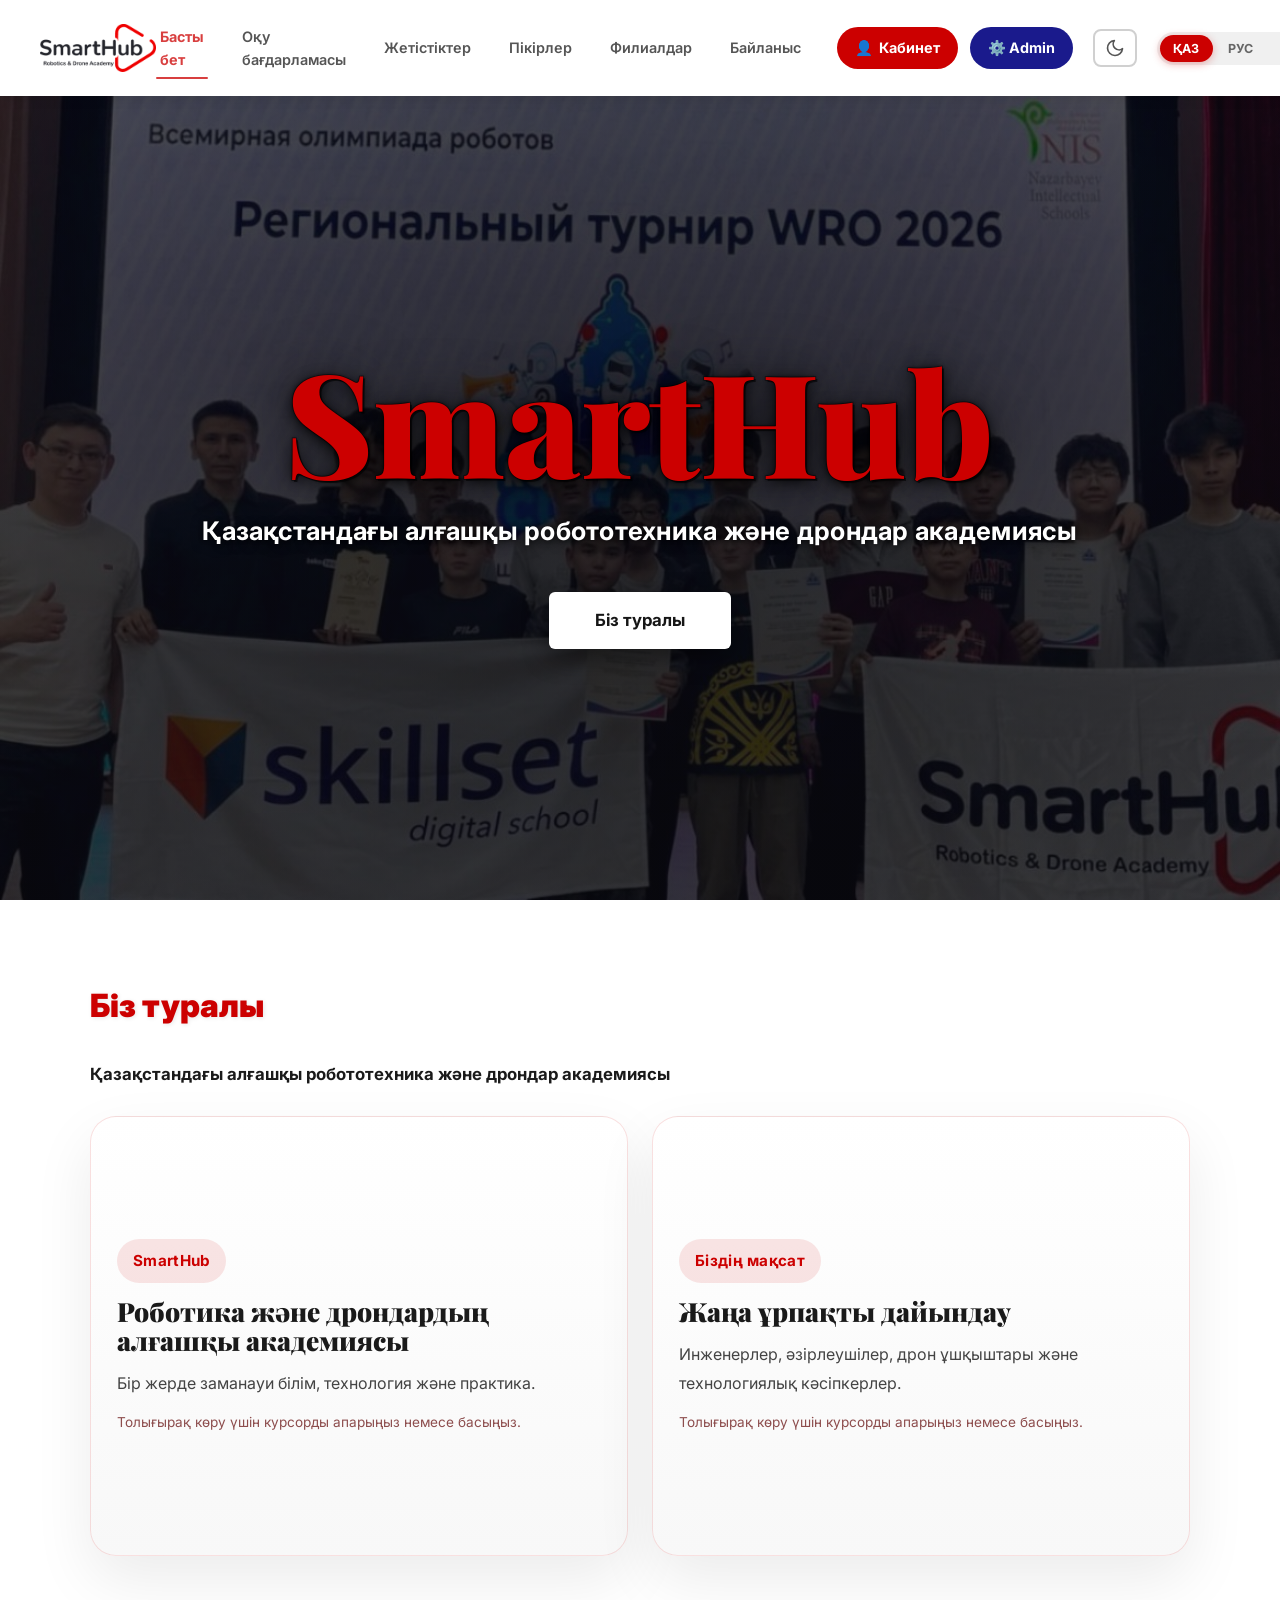
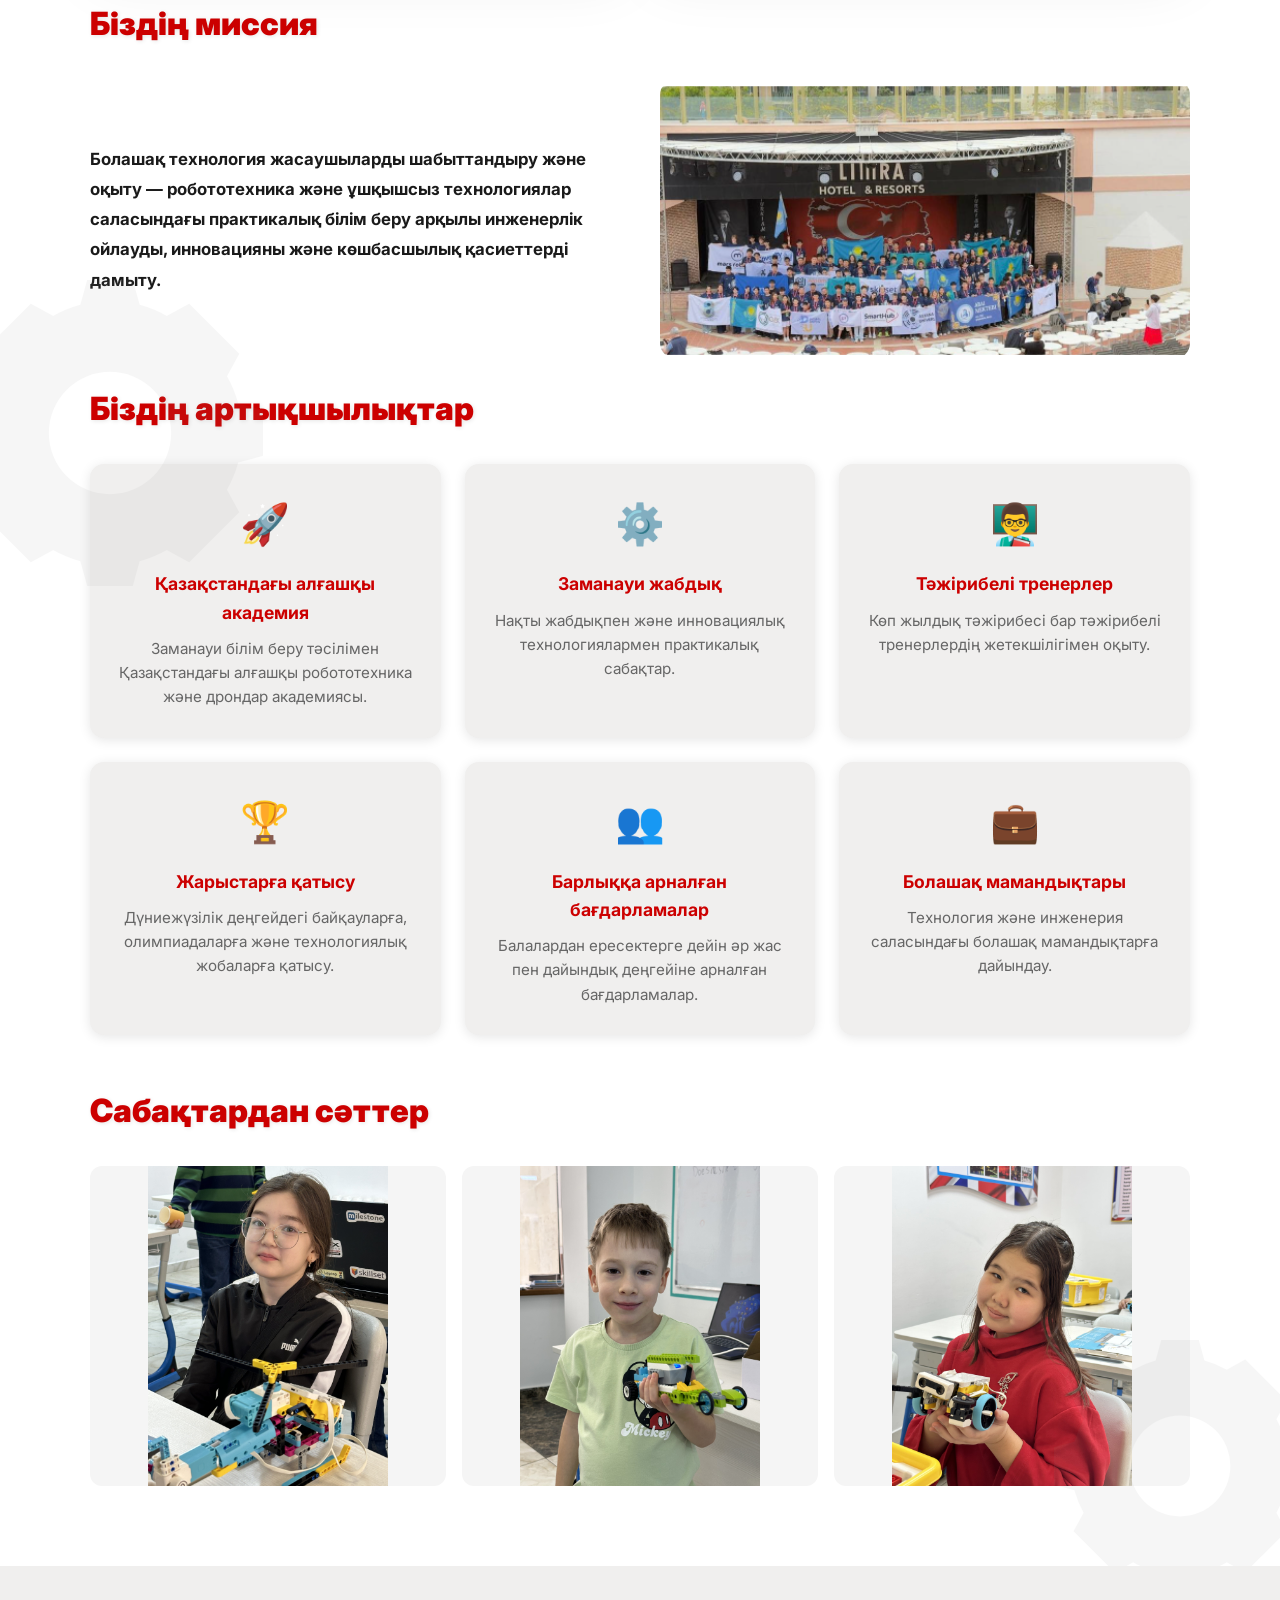
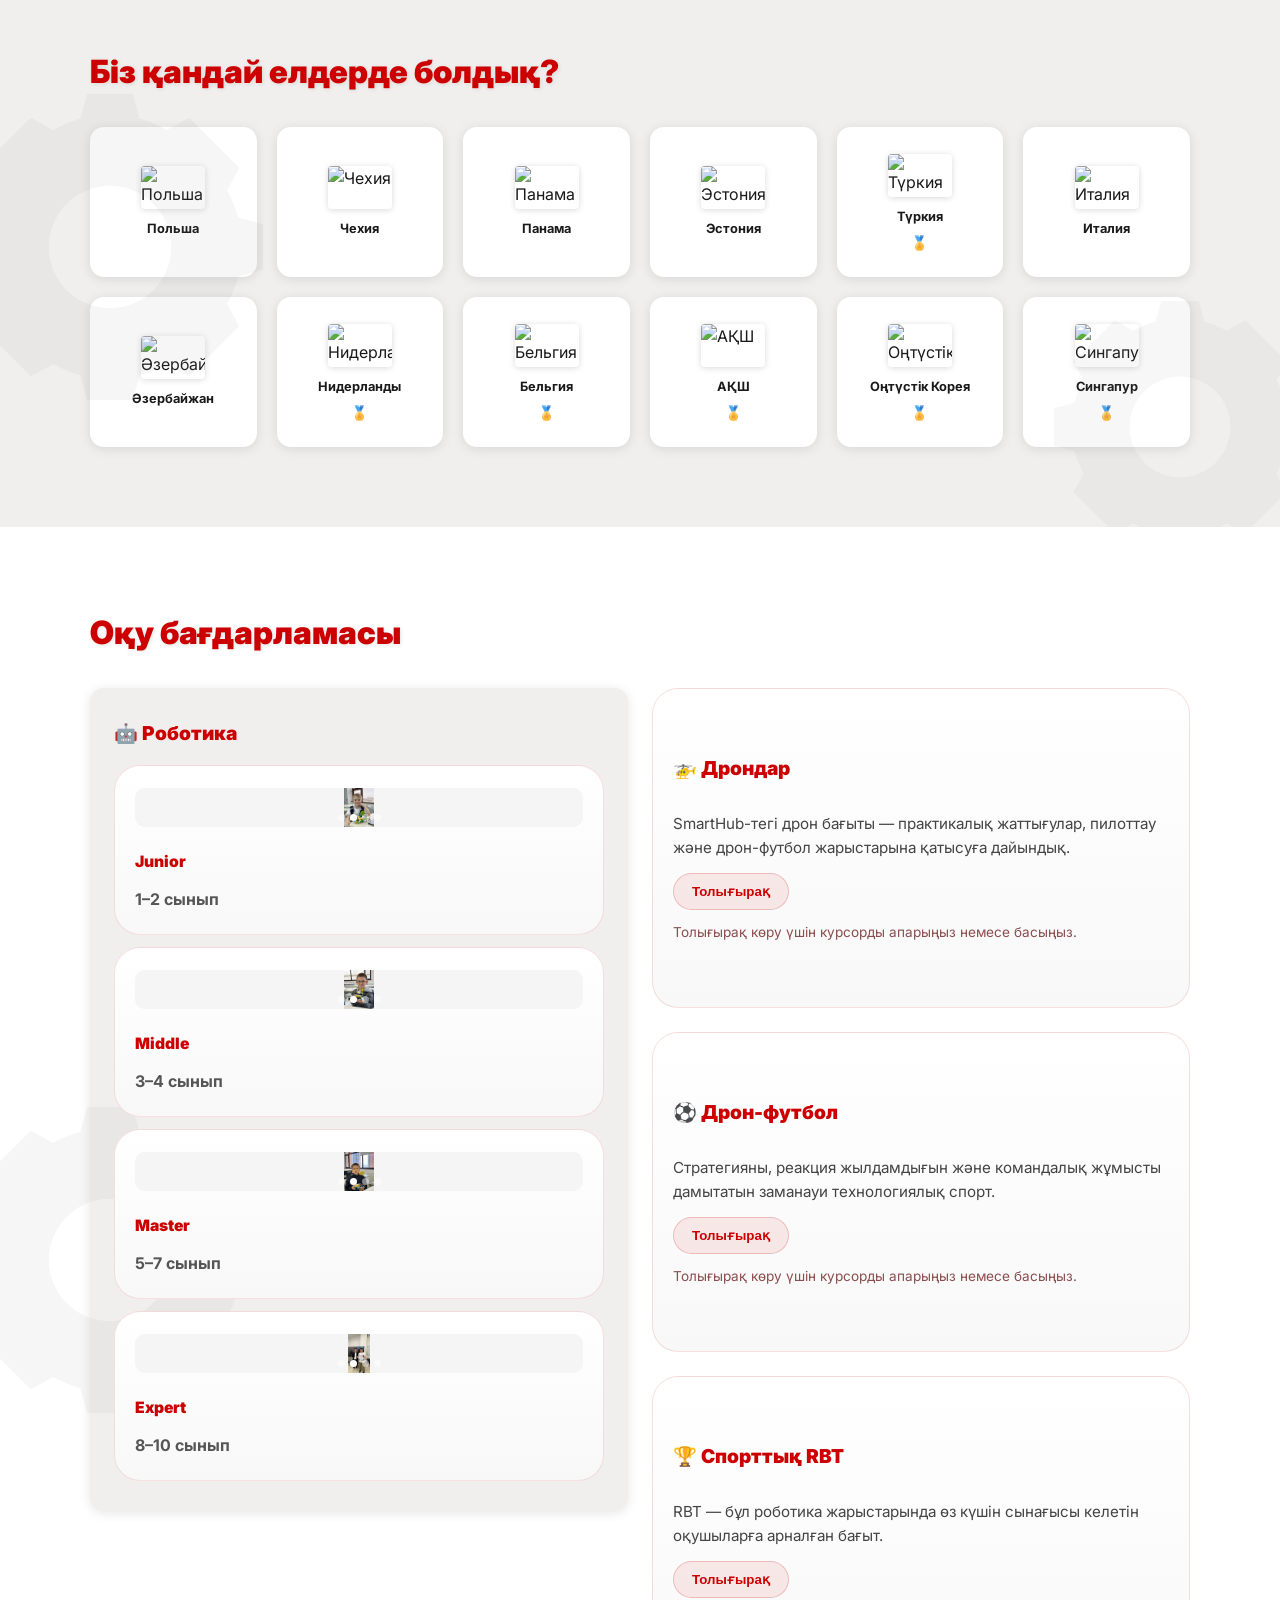
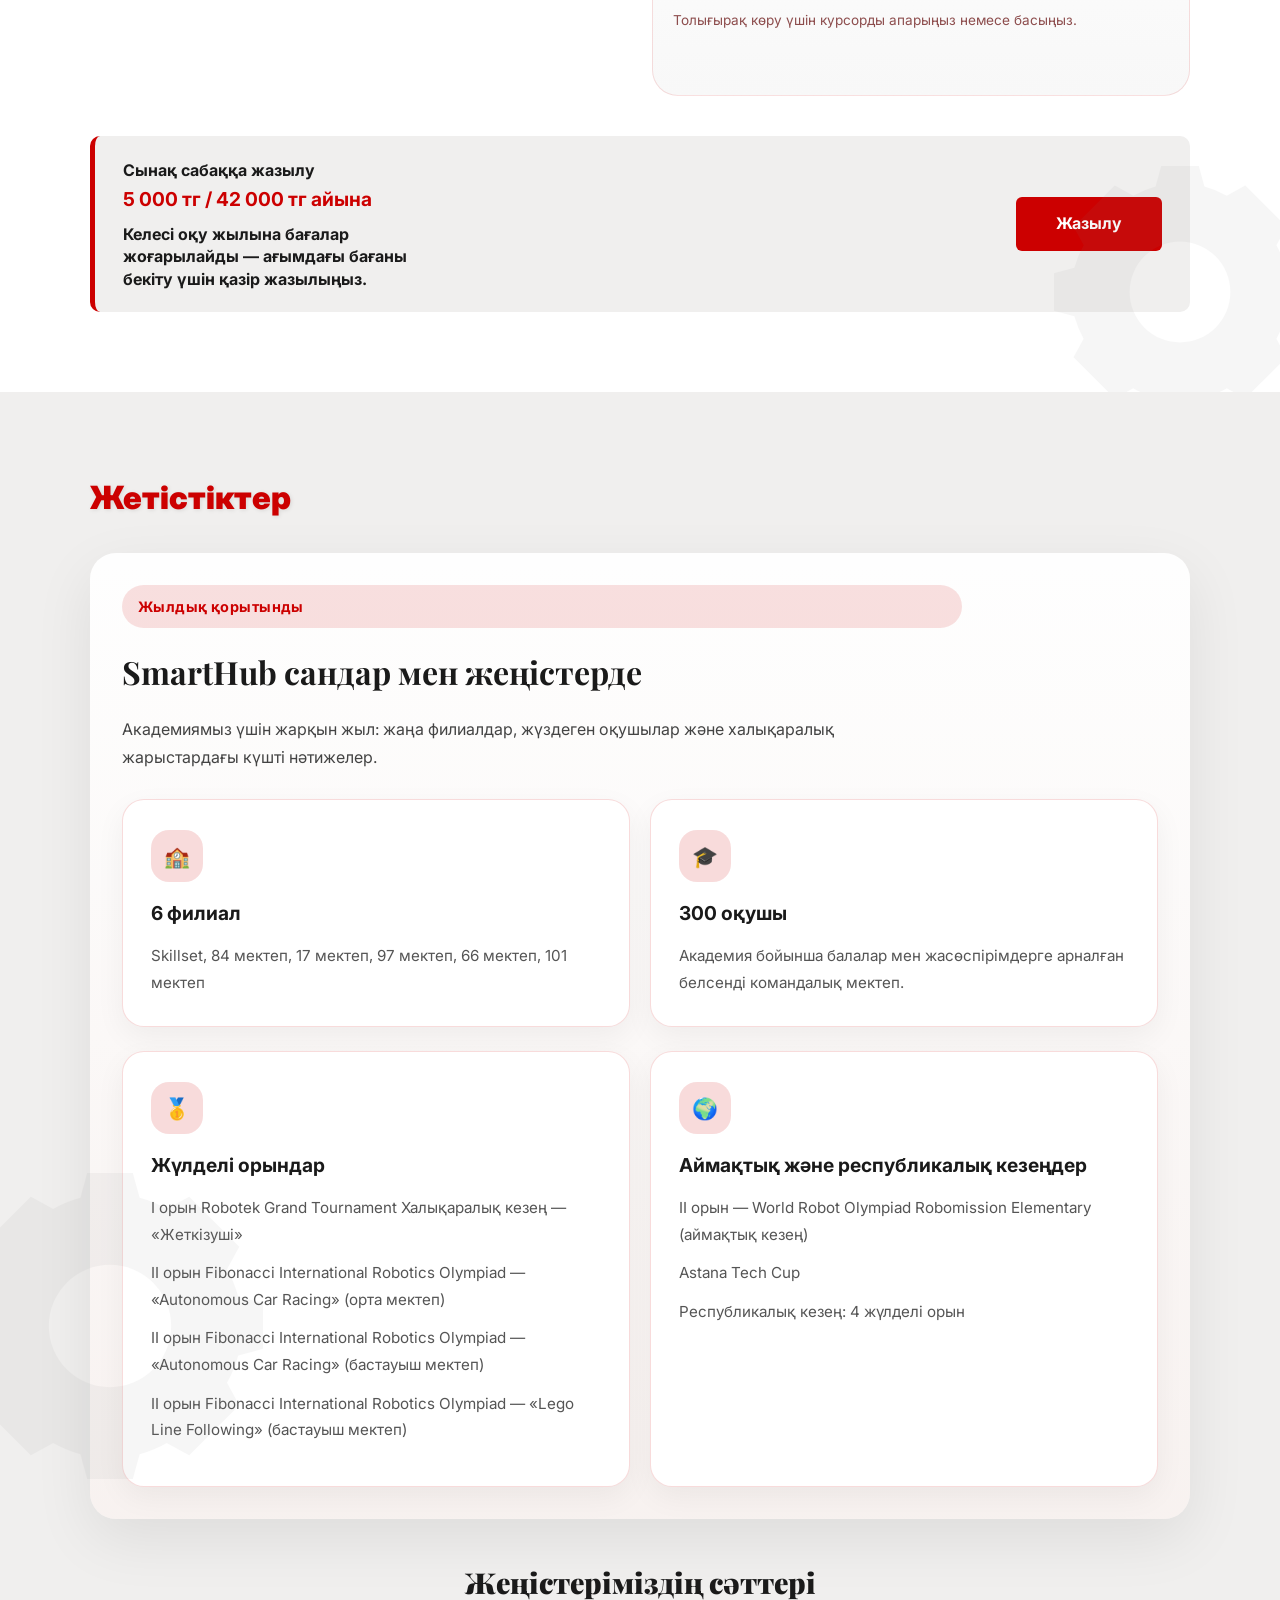
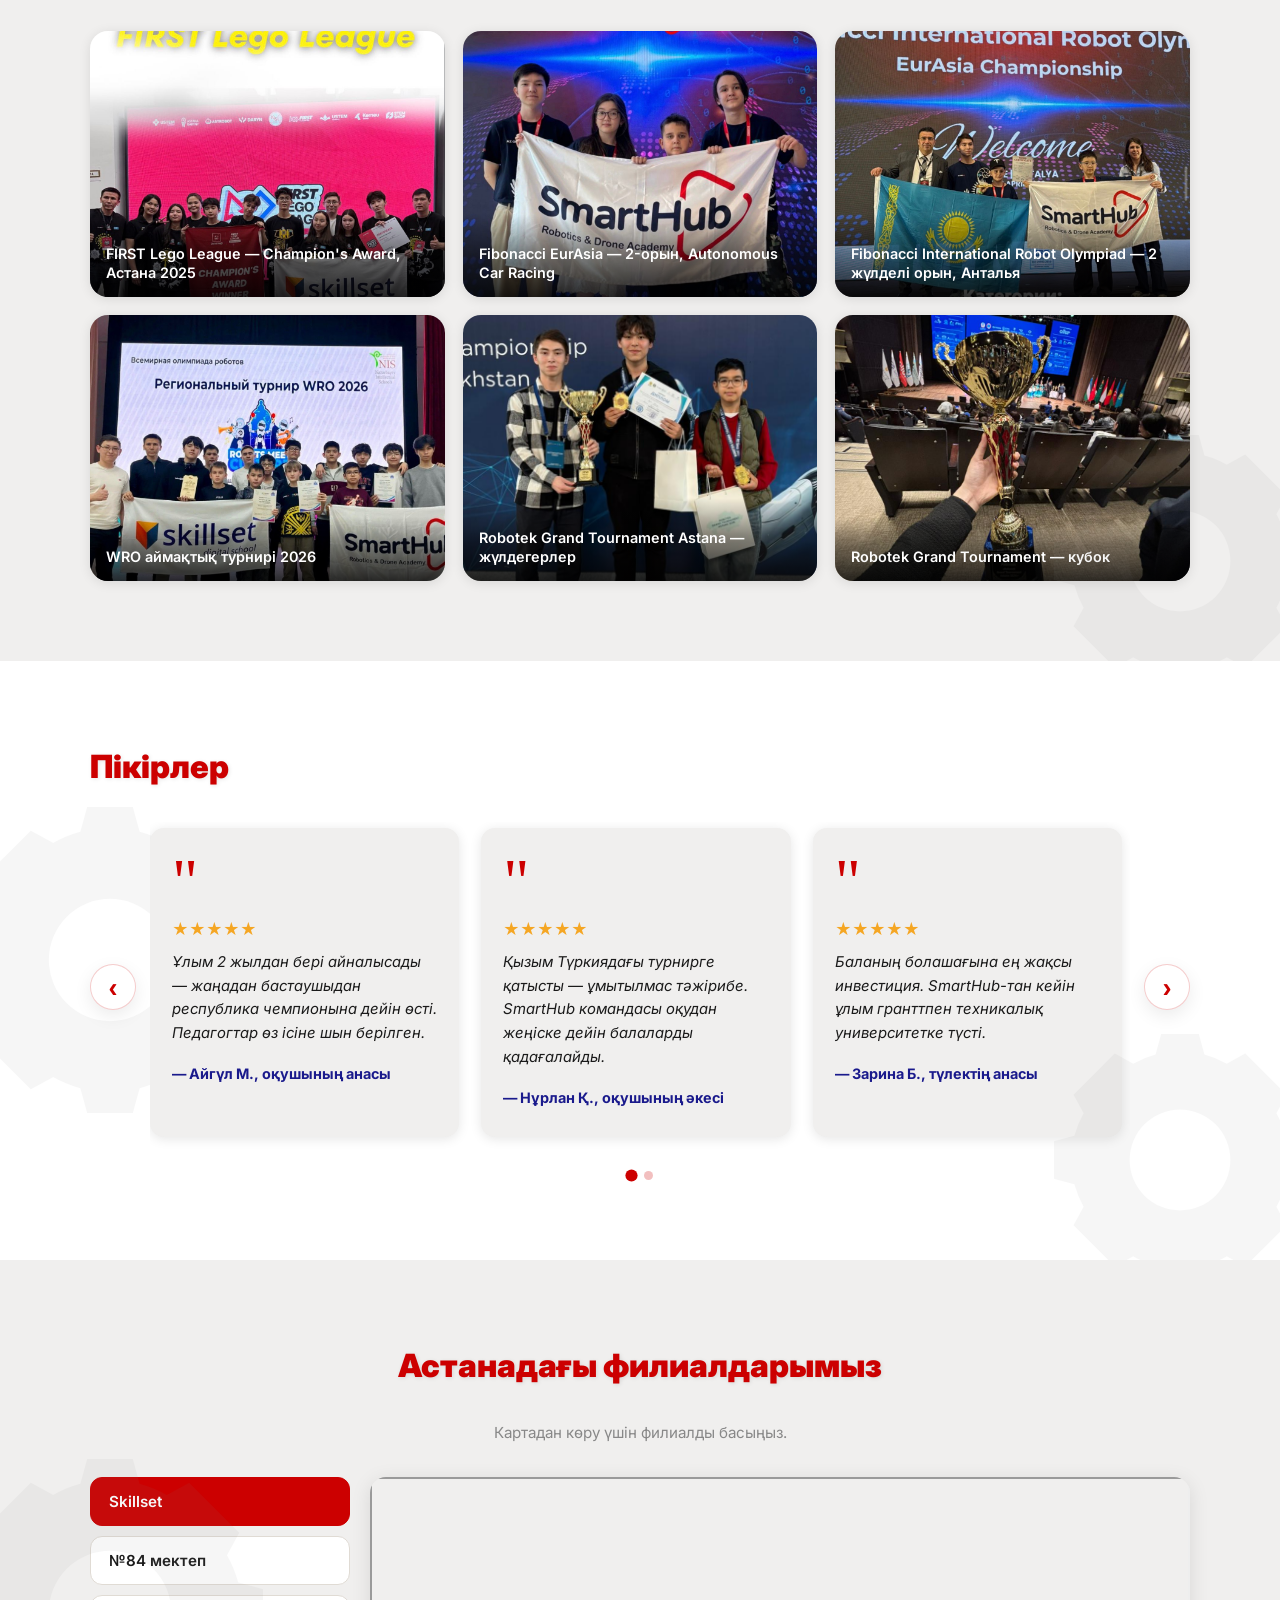
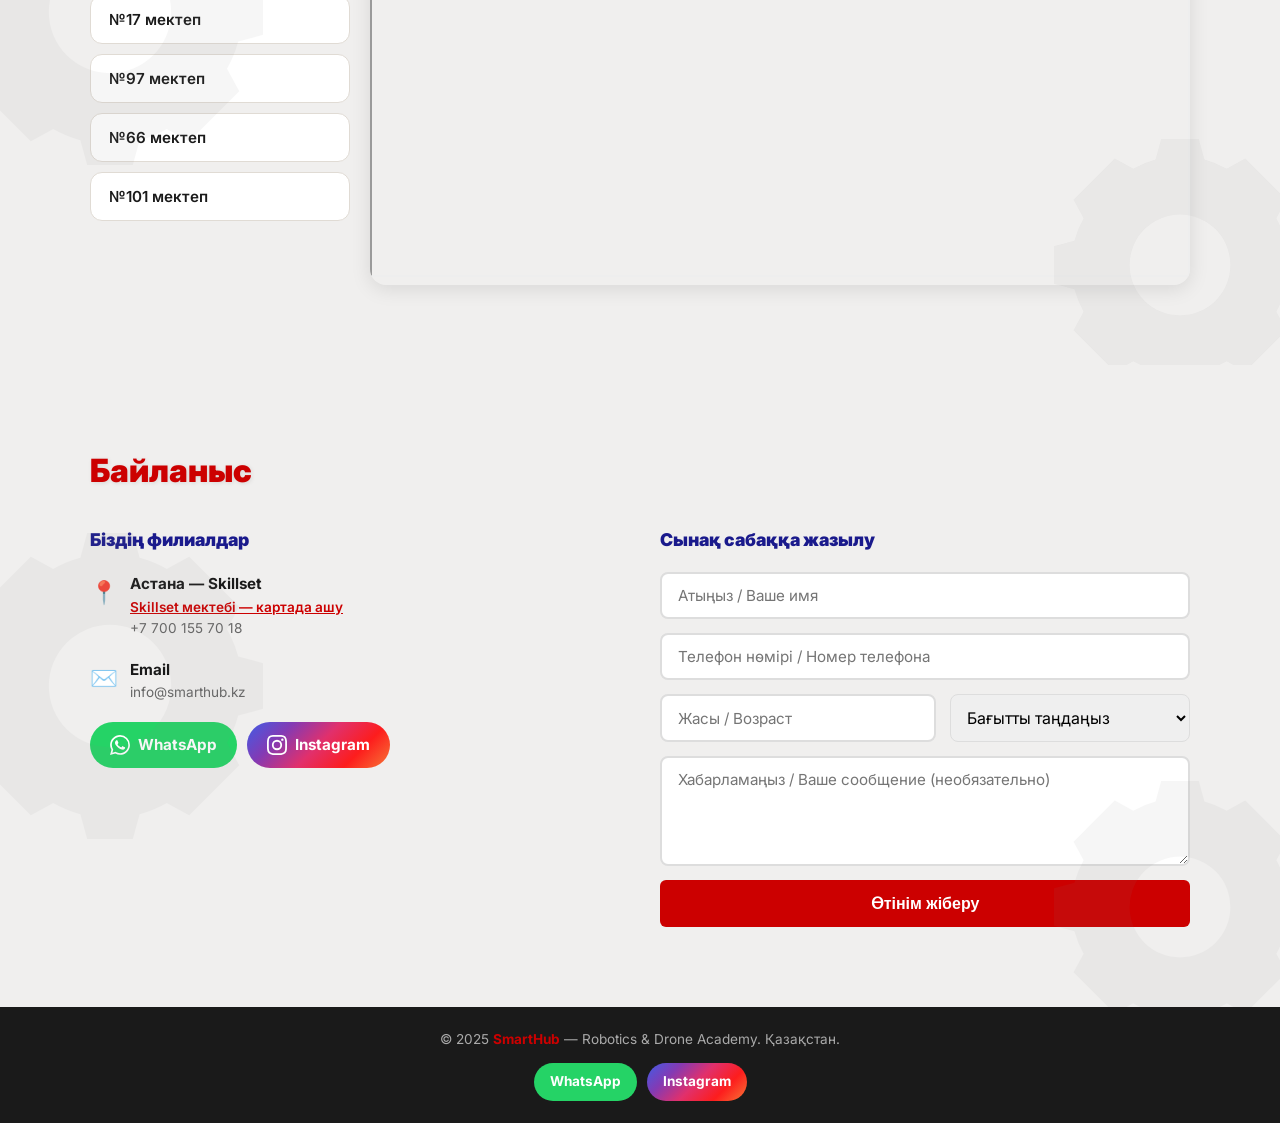
==== index.html @ 6ae2721c "Add files via upload" ====
<!DOCTYPE html>
<html lang="kaz">
<head>
    <meta charset="UTF-8" />
    <meta name="viewport" content="width=device-width, initial-scale=1.0" />
    <title>SmartHub — Robotics & Drone Academy</title>
    <link rel="preconnect" href="https://fonts.googleapis.com" />
    <link rel="preconnect" href="https://fonts.gstatic.com" crossorigin />
    <link href="https://fonts.googleapis.com/css2?family=Playfair+Display:wght@700;900&family=Inter:wght@400;600;700;900&display=swap" rel="stylesheet" />
    <link rel="stylesheet" href="style.css" />
    <style>
        /* Section title font fix for Kazakh letters */
        .section-title { font-family: 'Inter', sans-serif !important; }
        .social-btns { display:flex; gap:10px; margin-top:18px; flex-wrap:wrap; }
        .btn-wa { display:inline-flex; align-items:center; gap:8px; background:#25D366; color:#fff; padding:11px 20px; border-radius:50px; font-weight:700; font-size:.95rem; text-decoration:none; transition:.2s; }
        .btn-wa:hover { background:#1ebe5d; transform:translateY(-2px); }
        .btn-ig { display:inline-flex; align-items:center; gap:8px; background:linear-gradient(135deg,#405DE6,#833AB4,#E1306C,#FD1D1D,#F77737); color:#fff; padding:11px 20px; border-radius:50px; font-weight:700; font-size:.95rem; text-decoration:none; transition:.2s; }
        .btn-ig:hover { filter:brightness(1.1); transform:translateY(-2px); }
        .btn-cabinet { display:inline-flex; align-items:center; gap:6px; background:var(--red); color:#fff; padding:9px 18px; border-radius:50px; font-weight:700; font-size:.9rem; text-decoration:none; white-space:nowrap; transition:.2s; }
        .btn-cabinet:hover { background:#a80000; }
        .btn-admin-nav { display:inline-flex; align-items:center; gap:6px; background:var(--blue); color:#fff; padding:9px 18px; border-radius:50px; font-weight:700; font-size:.9rem; text-decoration:none; white-space:nowrap; transition:.2s; margin-left:6px; }
        .btn-admin-nav:hover { background:#111070; }
        .header-nav-btns { display:flex; align-items:center; gap:6px; margin-left:12px; }
        /* Страны с фото */
        .country-photo-grid { display:grid; grid-template-columns:repeat(auto-fit,minmax(280px,1fr)); gap:20px; margin-top:24px; }
        .country-photo-card { border-radius:16px; overflow:hidden; box-shadow:0 4px 20px rgba(0,0,0,.1); position:relative; background:var(--card,#f4f4f6); }
        .country-photo-card img { width:100%; height:220px; object-fit:cover; display:block; }
        .country-photo-info { padding:16px 18px; }
        .country-photo-info h4 { font-size:1.05rem; font-weight:900; color:var(--red); margin-bottom:6px; }
        .country-photo-info p { font-size:.9rem; color:var(--text-muted,#555); line-height:1.5; }
        .country-badge { position:absolute; top:12px; right:12px; background:rgba(0,0,0,.55); color:#fff; padding:4px 12px; border-radius:50px; font-size:.8rem; font-weight:700; }
        /* Миссия с фото */
        @media(max-width:700px){ .mission-with-photo{grid-template-columns:1fr;} .header-nav-btns{display:none;} }
        /* Группы фото */
        .groups-photo-grid { display:grid; grid-template-columns:repeat(auto-fit,minmax(200px,1fr)); gap:16px; margin-top:20px; }
        .groups-photo-grid img { width:100%; height:320px; object-fit:contain; object-position:center; border-radius:12px; cursor:pointer; transition:.2s; background:#f5f5f5; }
        .groups-photo-grid img:hover { transform:scale(1.03); }
        /* Личный кабинет */
        .modal-overlay { display:none; position:fixed; inset:0; background:rgba(0,0,0,.6); z-index:9000; align-items:center; justify-content:center; padding:16px; }
        .modal-overlay.open { display:flex; }
        .modal-box { background:#fff; border-radius:20px; padding:32px; max-width:700px; width:100%; max-height:92vh; overflow-y:auto; position:relative; }
        .dark .modal-box { background:#1a1a2e; color:#eee; }
        .modal-box h2 { font-size:1.4rem; font-weight:900; color:var(--red); margin-bottom:20px; }
        .modal-close { position:absolute; top:16px; right:20px; background:none; border:none; font-size:1.6rem; cursor:pointer; color:#999; }
        .modal-tabs { display:flex; gap:0; margin-bottom:20px; border-radius:10px; overflow:hidden; border:1px solid #ddd; }
        .modal-tab { flex:1; padding:10px; border:none; background:#f5f5f5; font-weight:700; font-size:.95rem; cursor:pointer; transition:.2s; }
        .modal-tab.active { background:var(--red); color:#fff; }
        .modal-form input, .modal-form select { width:100%; padding:12px 14px; border:1px solid #ddd; border-radius:10px; font-size:.95rem; margin-bottom:12px; font-family:inherit; box-sizing:border-box; }
        .modal-form button { width:100%; padding:13px; background:var(--red); color:#fff; border:none; border-radius:10px; font-weight:900; font-size:1rem; cursor:pointer; margin-top:4px; }
        .modal-form button:hover { background:#a80000; }
        /* Личный кабинет родителя */
        .parent-cabinet { padding:20px 0; }
        .parent-cabinet .cabinet-header { display:flex; align-items:center; gap:14px; margin-bottom:24px; padding-bottom:18px; border-bottom:2px solid #eee; }
        .parent-cabinet .avatar { width:56px; height:56px; border-radius:50%; background:var(--red); color:#fff; display:flex; align-items:center; justify-content:center; font-size:1.6rem; font-weight:900; }
        .parent-cabinet .cabinet-name { font-weight:900; font-size:1.1rem; }
        .parent-cabinet .cabinet-role { color:#999; font-size:.85rem; }
        .cabinet-tabs { display:flex; gap:8px; flex-wrap:wrap; margin-bottom:20px; }
        .cab-tab { padding:8px 16px; border-radius:50px; border:1px solid #ddd; background:#f5f5f5; font-size:.88rem; font-weight:700; cursor:pointer; transition:.2s; }
        .cab-tab.active { background:var(--red); color:#fff; border-color:var(--red); }
        .cab-panel { display:none; }
        .cab-panel.active { display:block; }
        .info-row { display:flex; justify-content:space-between; padding:10px 0; border-bottom:1px solid #eee; font-size:.93rem; }
        .info-row span:first-child { color:#999; }
        .info-row span:last-child { font-weight:700; }
        .payment-badge { display:inline-block; padding:4px 14px; border-radius:50px; font-size:.82rem; font-weight:700; }
        .payment-badge.paid { background:#e8f5e9; color:#2e7d32; }
        .payment-badge.due { background:#ffeef0; color:#c62828; }
        .event-item { padding:12px; background:#f8f8f8; border-radius:10px; margin-bottom:10px; }
        .dark .event-item { background:#222; }
        .event-item h5 { margin:0 0 4px; font-size:.95rem; }
        .event-item p { margin:0; color:#888; font-size:.85rem; }
        .schedule-item { display:flex; gap:14px; align-items:center; padding:10px 0; border-bottom:1px solid #eee; }
        .schedule-day { font-weight:900; color:var(--red); min-width:90px; }

        /* Event clickable */
        .event-clickable { cursor:pointer; transition:.15s; }
        .event-clickable:hover { background:#fff0f0; border-color:#CC0000; }
        #modal-parent .modal-box { position:relative; }
        /* Level photo slot */
        .level-photo-slot { width:100%; height:120px; border-radius:10px; overflow:hidden; background:#f5f0f0; margin-bottom:10px; display:flex; align-items:center; justify-content:center; border:2px dashed #e0d0d0; cursor:pointer; position:relative; transition:.2s; }
        .level-photo-slot:hover { border-color:#CC0000; background:#fff5f5; }
        .level-photo-slot img { width:100%; height:100%; object-fit:cover; }
        .level-photo-inner { display:flex; flex-direction:column; align-items:center; gap:4px; }
        .level-photo-inner .level-icon { font-size:2rem; }
        .level-photo-inner::after { content:"📷 Фото қосу"; font-size:.7rem; color:#CC0000; font-weight:600; }
        .level-photo-slot.has-photo::after { display:none; }
        .level-photo-upload { display:none; }
        /* Dark mode event detail */
        body.dark #event-detail-overlay { background:#1a1a2e; }
        body.dark .event-detail-overlay { background:#1a1a2e; }

        /* ─── LEVEL CAROUSEL ─────────────────────────────── */
        .level-photo-slot { width:100%; height:320px; border-radius:10px; overflow:hidden; margin-bottom:10px; position:relative; cursor:pointer; border:none; background:#f5f5f5; }
        .level-carousel { width:100%; height:100%; position:relative; }
        .level-carousel img { position:absolute; inset:0; width:100%; height:100%; object-fit:contain; object-position:center; opacity:0; transition:opacity .4s; background:#f5f5f5; }
        .level-carousel img.active { opacity:1; }
        .carousel-dots { position:absolute; bottom:6px; left:0; right:0; display:flex; justify-content:center; gap:5px; z-index:2; }
        .cdot { width:7px; height:7px; border-radius:50%; background:rgba(255,255,255,.5); cursor:pointer; transition:.2s; }
        .cdot.active { background:#fff; }
        /* Lightbox */
        #level-lightbox { display:none; position:fixed; inset:0; background:rgba(0,0,0,.92); z-index:9999; align-items:center; justify-content:center; flex-direction:column; }
        #level-lightbox.open { display:flex; }
        #level-lightbox img { max-width:90vw; max-height:80vh; object-fit:contain; border-radius:12px; }
        #level-lightbox .lb-close { position:absolute; top:20px; right:24px; color:#fff; font-size:2rem; cursor:pointer; background:none; border:none; }
        #level-lightbox .lb-nav { display:flex; gap:20px; margin-top:16px; }
        #level-lightbox .lb-btn { background:rgba(255,255,255,.15); border:none; color:#fff; font-size:1.5rem; width:44px; height:44px; border-radius:50%; cursor:pointer; transition:.2s; }
        #level-lightbox .lb-btn:hover { background:rgba(255,255,255,.3); }
        #level-lightbox .lb-counter { color:rgba(255,255,255,.6); font-size:.9rem; margin-top:8px; }
    </style>
</head>
<body>

    <!-- ═══ HEADER ══════════════════════════════════════════ -->
    <header>
        <a href="#home" class="logo" style="gap:0;text-decoration:none">
            <img src="logo-light-web.PNG" alt="SmartHub" id="logo-light" style="height:48px;width:auto;object-fit:contain;display:block;" />
            <img src="logo-dark-web.PNG" alt="SmartHub" id="logo-dark" style="height:48px;width:auto;object-fit:contain;display:none;" />
        </a>
        <style>
        body.dark #logo-light{display:none!important}
        body.dark #logo-dark{display:block!important}
        </style>

        <div class="header-right">
            <nav id="mainNav">
                <a href="#home" class="nav-home active" data-kaz="Басты бет" data-ru="Главная" data-en="Home">Басты бет</a>
                <a href="#about" data-kaz="Оқу бағдарламасы" data-ru="Учебная Программа" data-en="Curriculum">Оқу бағдарламасы</a>
                <a href="#achievements" data-kaz="Жетістіктер" data-ru="Достижения" data-en="Achievements">Жетістіктер</a>
                <a href="#reviews" data-kaz="Пікірлер" data-ru="Отзывы" data-en="Reviews">Пікірлер</a>
                <a href="#branches" data-kaz="Филиалдар" data-ru="Филиалы" data-en="Branches">Филиалдар</a>
                <a href="#contacts" data-kaz="Байланыс" data-ru="Контакты" data-en="Contacts">Байланыс</a>
            </nav>

            <div class="header-nav-btns">
                <a href="#" class="btn-cabinet" onclick="openModal('parent'); return false;">👤 <span data-kaz="Кабинет" data-ru="Кабинет" data-en="Cabinet">Кабинет</span></a>
                <a href="admin.html" class="btn-admin-nav">⚙️ Admin</a>
            </div>

            <button class="theme-toggle" id="themeToggle" aria-label="Переключить тему" title="Тёмная тема">
      <svg class="icon-moon" xmlns="http://www.w3.org/2000/svg" width="20" height="20" viewBox="0 0 24 24" fill="none" stroke="currentColor" stroke-width="2" stroke-linecap="round" stroke-linejoin="round">
        <path d="M21 12.79A9 9 0 1 1 11.21 3 7 7 0 0 0 21 12.79z"/>
      </svg>
      <svg class="icon-sun" xmlns="http://www.w3.org/2000/svg" width="20" height="20" viewBox="0 0 24 24" fill="none" stroke="currentColor" stroke-width="2" stroke-linecap="round" stroke-linejoin="round">
        <circle cx="12" cy="12" r="5"/>
        <line x1="12" y1="1" x2="12" y2="3"/><line x1="12" y1="21" x2="12" y2="23"/>
        <line x1="4.22" y1="4.22" x2="5.64" y2="5.64"/><line x1="18.36" y1="18.36" x2="19.78" y2="19.78"/>
        <line x1="1" y1="12" x2="3" y2="12"/><line x1="21" y1="12" x2="23" y2="12"/>
        <line x1="4.22" y1="19.78" x2="5.64" y2="18.36"/><line x1="18.36" y1="5.64" x2="19.78" y2="4.22"/>
      </svg>
    </button>

            <div class="lang-switcher">
                <button class="lang-btn active" data-lang="kaz">ҚАЗ</button>
                <button class="lang-btn" data-lang="ru">РУС</button>
                <button class="lang-btn" data-lang="en">ENG</button>
            </div>
            <style>
            .lang-switcher{display:flex;background:rgba(0,0,0,0.06);border-radius:50px;padding:3px;gap:2px}
            body.dark .lang-switcher{background:rgba(255,255,255,0.08)}
            .lang-btn{border:none;background:transparent;padding:6px 13px;border-radius:50px;font-size:.78rem;font-weight:700;cursor:pointer;color:#666;font-family:'Inter',sans-serif;transition:.2s;letter-spacing:.02em}
            body.dark .lang-btn{color:#aaa}
            .lang-btn.active{background:#CC0000;color:#fff;box-shadow:0 2px 8px rgba(204,0,0,.3)}
            .lang-btn:hover:not(.active){background:rgba(204,0,0,.08);color:#CC0000}
            body.dark #logo-light{display:none!important}
            body.dark #logo-dark{display:block!important}
            /* Nav beautiful styling */
            #mainNav a {
                position: relative;
                padding: 6px 4px;
                font-weight: 600;
                font-size: .9rem;
                color: #555;
                text-decoration: none;
                transition: color .25s;
            }
            #mainNav a::after {
                content: '';
                position: absolute;
                bottom: -2px;
                left: 0;
                right: 0;
                height: 2px;
                background: #CC0000;
                border-radius: 2px;
                transform: scaleX(0);
                transition: transform .25s;
            }
            #mainNav a:hover { color: #CC0000; }
            #mainNav a:hover::after { transform: scaleX(1); }
            #mainNav a.active { color: #CC0000; font-weight: 700; }
            #mainNav a.active::after { transform: scaleX(1); }
            body.dark #mainNav a { color: #aaa; }
            body.dark #mainNav a:hover, body.dark #mainNav a.active { color: #fff; }
            </style>

            <div class="burger" aria-label="Меню" role="button" tabindex="0">
                <span></span><span></span><span></span>
            </div>
        </div>
    </header>

    <!-- ═══ HERO ═════════════════════════════════════════════ -->
    <section id="home" class="gear-bg">
        <div class="section-inner">
            <h1>SmartHub</h1>
            <p class="hero-sub" data-kaz="Қазақстандағы алғашқы робототехника және дрондар академиясы" data-ru="Первая академия робототехники и дронов в Казахстане" data-en="The first robotics and drone academy in Kazakhstan">Қазақстандағы алғашқы робототехника және дрондар академиясы</p>
            <a href="#about" class="btn btn-white" data-kaz="Біз туралы" data-ru="О нас" data-en="About us">Біз туралы</a>
        </div>
    </section>

    <!-- ═══ О НАС ════════════════════════════════════════════ -->
    <section id="about" class="gear-bg">
        <div class="section-inner">
            <h2 class="section-title" data-kaz="Біз туралы" data-ru="О нас" data-en="About us">Біз туралы</h2>
            <p class="about-sub" data-kaz="Қазақстандағы алғашқы робототехника және дрондар академиясы" data-ru="Первая академия робототехники и дронов в Казахстане" data-en="The first robotics and drone academy in Kazakhstan">Қазақстандағы алғашқы робототехника және дрондар академиясы</p>

            <div class="about-billboards">
                <div class="flip-card">
                    <div class="flip-card-inner">
                        <div class="flip-card-front">
                            <div class="billboard-chip">SmartHub</div>
                            <div class="billboard-title" data-kaz="Роботика және дрондардың алғашқы академиясы" data-ru="Первая академия робототехники и дронов" data-en="First robotics and drone academy">Роботика және дрондардың алғашқы академиясы</div>
                            <p class="billboard-caption" data-kaz="Бір жерде заманауи білім, технология және практика." data-ru="Современное образование, технологии и практика в одном месте." data-en="Modern education, technology and practice in one place.">Бір жерде заманауи білім, технология және практика.</p>
                            <p class="flip-hint" data-kaz="Толығырақ көру үшін курсорды апарыңыз немесе басыңыз." data-ru="Наведите курсор или нажмите, чтобы увидеть подробности." data-en="Hover or tap to see details.">Толығырақ көру үшін курсорды апарыңыз немесе басыңыз.</p>
                        </div>
                        <div class="flip-card-back">
                            <h3>SmartHub</h3>
                            <p data-kaz="SmartHub — Қазақстандағы алғашқы робототехника және дрондар академиясы. Заманауи технологияларды, инженерлік білімді және болашақтың практикалық дағдыларын біріктіреді." data-ru="SmartHub — первая академия робототехники и дронов в Казахстане, которая объединяет современные технологии, инженерное образование и практические навыки будущего." data-en="SmartHub is the first robotics and drone academy in Kazakhstan, combining modern technologies, engineering education and practical skills of the future.">SmartHub — Қазақстандағы алғашқы робототехника және дрондар академиясы. Заманауи технологияларды, инженерлік білімді және болашақтың практикалық дағдыларын біріктіреді.</p>
                            <p data-kaz="Біз озық технологиялық білімді барлығына қолжетімді ету мақсатымыз." data-ru="Мы стремимся сделать передовое технологическое образование доступным для каждого." data-en="We strive to make advanced technology education accessible to everyone.">Біз озық технологиялық білімді барлығына қолжетімді ету мақсатымыз.</p>
                        </div>
                    </div>
                </div>

                <div class="flip-card">
                    <div class="flip-card-inner">
                        <div class="flip-card-front">
                            <div class="billboard-chip" data-kaz="Біздің мақсат" data-ru="Наша цель" data-en="Our goal">Біздің мақсат</div>
                            <div class="billboard-title" data-kaz="Жаңа ұрпақты дайындау" data-ru="Подготовить новое поколение" data-en="Prepare a new generation">Жаңа ұрпақты дайындау</div>
                            <p class="billboard-caption" data-kaz="Инженерлер, әзірлеушілер, дрон ұшқыштары және технологиялық кәсіпкерлер." data-ru="Инженеры, разработчики, пилоты дронов и технологические предприниматели." data-en="Engineers, developers, drone pilots and tech entrepreneurs.">Инженерлер, әзірлеушілер, дрон ұшқыштары және технологиялық кәсіпкерлер.</p>
                            <p class="flip-hint" data-kaz="Толығырақ көру үшін курсорды апарыңыз немесе басыңыз." data-ru="Наведите курсор или нажмите, чтобы увидеть подробности." data-en="Hover or tap to see details.">Толығырақ көру үшін курсорды апарыңыз немесе басыңыз.</p>
                        </div>
                        <div class="flip-card-back">
                            <h3 data-kaz="Біздің мақсат" data-ru="Наша цель" data-en="Our goal">Біздің мақсат</h3>
                            <p data-kaz="Біздің мақсатымыз — жаңа буын инженерлерін, дамытушыларын, ұшқышсыз жүйелер операторларын және технологиялық кәсіпкерлерді дайындау. Балалар, жасөспірімдер және ересектер теория ғана емес, нақты жобаларды іске асырады, жарыстарға қатысады." data-ru="Наша цель — подготовить новое поколение инженеров, разработчиков, операторов беспилотных систем и технологических предпринимателей." data-en="Our goal is to train a new generation of engineers, developers, drone system operators and tech entrepreneurs.">Біздің мақсатымыз — жаңа буын инженерлерін, дамытушыларын, ұшқышсыз жүйелер операторларын және технологиялық кәсіпкерлерді дайындау.</p>
                        </div>
                    </div>
                </div>
            </div>

            <!-- Миссия с фото -->
            <h3 class="section-title" data-kaz="Біздің миссия" data-ru="Наша Миссия" data-en="Our Mission">Біздің миссия</h3>
            <div class="mission-with-photo">
                <p class="mission-text" data-kaz="Болашақ технология жасаушыларды шабыттандыру және оқыту — робототехника және ұшқышсыз технологиялар саласындағы практикалық білім беру арқылы инженерлік ойлауды, инновацияны және көшбасшылық қасиеттерді дамыту." data-ru="Вдохновлять и обучать будущих создателей технологий, развивая инженерное мышление, инновационность и лидерские качества через практическое образование в сфере робототехники и беспилотных технологий." data-en="Inspire and educate future technology creators, developing engineering thinking, innovation and leadership through practical education in robotics and drone technologies.">Болашақ технология жасаушыларды шабыттандыру және оқыту — робототехника және ұшқышсыз технологиялар саласындағы практикалық білім беру арқылы инженерлік ойлауды, инновацияны және көшбасшылық қасиеттерді дамыту.</p>
                <img src="mission-photo.png" alt="SmartHub команда Түркияда" />
            </div>

            <h3 class="section-title" data-kaz="Біздің артықшылықтар" data-ru="Наши Преимущества" data-en="Our Advantages">Біздің артықшылықтар</h3>
            <div class="advantages-grid">
                <div class="advantage-item">
                    <div class="advantage-icon">🚀</div>
                    <h4 data-kaz="Қазақстандағы алғашқы академия" data-ru="Первая академия в Казахстане" data-en="First academy in Kazakhstan">Қазақстандағы алғашқы академия</h4>
                    <p data-kaz="Заманауи білім беру тәсілімен Қазақстандағы алғашқы робототехника және дрондар академиясы." data-ru="Первая академия робототехники и дронов в Казахстане с современным подходом к образованию." data-en="First robotics and drone academy in Kazakhstan with a modern educational approach.">Заманауи білім беру тәсілімен Қазақстандағы алғашқы робототехника және дрондар академиясы.</p>
                </div>
                <div class="advantage-item">
                    <div class="advantage-icon">⚙️</div>
                    <h4 data-kaz="Заманауи жабдық" data-ru="Современное оборудование" data-en="Modern equipment">Заманауи жабдық</h4>
                    <p data-kaz="Нақты жабдықпен және инновациялық технологиялармен практикалық сабақтар." data-ru="Практические занятия с реальным оборудованием и инновационными технологиями." data-en="Practical classes with real equipment and innovative technologies.">Нақты жабдықпен және инновациялық технологиялармен практикалық сабақтар.</p>
                </div>
                <div class="advantage-item">
                    <div class="advantage-icon">👨‍🏫</div>
                    <h4 data-kaz="Тәжірибелі тренерлер" data-ru="Опытные наставники" data-en="Experienced coaches">Тәжірибелі тренерлер</h4>
                    <p data-kaz="Көп жылдық тәжірибесі бар тәжірибелі тренерлердің жетекшілігімен оқыту." data-ru="Обучение под руководством опытных наставников с многолетним опытом." data-en="Training under the guidance of experienced coaches with many years of experience.">Көп жылдық тәжірибесі бар тәжірибелі тренерлердің жетекшілігімен оқыту.</p>
                </div>
                <div class="advantage-item">
                    <div class="advantage-icon">🏆</div>
                    <h4 data-kaz="Жарыстарға қатысу" data-ru="Участие в конкурсах" data-en="Competition participation">Жарыстарға қатысу</h4>
                    <p data-kaz="Дүниежүзілік деңгейдегі байқауларға, олимпиадаларға және технологиялық жобаларға қатысу." data-ru="Участие в конкурсах, олимпиадах и технологических проектах на мировом уровне." data-en="Participation in competitions, olympiads and tech projects at world level.">Дүниежүзілік деңгейдегі байқауларға, олимпиадаларға және технологиялық жобаларға қатысу.</p>
                </div>
                <div class="advantage-item">
                    <div class="advantage-icon">👥</div>
                    <h4 data-kaz="Барлыққа арналған бағдарламалар" data-ru="Программы для всех" data-en="Programs for everyone">Барлыққа арналған бағдарламалар</h4>
                    <p data-kaz="Балалардан ересектерге дейін әр жас пен дайындық деңгейіне арналған бағдарламалар." data-ru="Программы для разных возрастов и уровней подготовки — от детей до взрослых." data-en="Programs for different ages and preparation levels — from children to adults.">Балалардан ересектерге дейін әр жас пен дайындық деңгейіне арналған бағдарламалар.</p>
                </div>
                <div class="advantage-item">
                    <div class="advantage-icon">💼</div>
                    <h4 data-kaz="Болашақ мамандықтары" data-ru="Профессии будущего" data-en="Professions of the future">Болашақ мамандықтары</h4>
                    <p data-kaz="Технология және инженерия саласындағы болашақ мамандықтарға дайындау." data-ru="Подготовка к профессиям будущего в сфере технологий и инженерии." data-en="Preparation for future professions in technology and engineering.">Технология және инженерия саласындағы болашақ мамандықтарға дайындау.</p>
                </div>
            </div>

            <!-- Фото с занятий -->
            <h3 class="section-title" style="margin-top:40px;" data-kaz="Сабақтардан сәттер" data-ru="Моменты с занятий" data-en="Class moments">Сабақтардан сәттер</h3>
            <div class="groups-photo-grid">
                <img src="lesson1.jpg" alt="Сабақ сәті 1" />
                <img src="lesson2.jpg" alt="Сабақ сәті 2" />
                <img src="lesson3.jpg" alt="Сабақ сәті 3" />
            </div>
        </div>
    </section>

    <!-- ═══ СТРАНЫ ═══════════════════════════════════════════ -->
    <section id="countries" class="gear-bg">
        <div class="section-inner">
            <h2 class="section-title" data-kaz="Біз қандай елдерде болдық?" data-ru="В каких странах мы были?" data-en="Which countries have we visited?">Біз қандай елдерде болдық?</h2>
            <div class="flags-grid">
                <div class="flag-card"><img class="flag-img" src="https://flagcdn.com/w80/pl.png" alt="Польша" /><span class="flag-name" data-kaz="Польша" data-ru="Польша" data-en="Poland">Польша</span></div>
                <div class="flag-card"><img class="flag-img" src="https://flagcdn.com/w80/cz.png" alt="Чехия" /><span class="flag-name" data-kaz="Чехия" data-ru="Чехия" data-en="Czech Republic">Чехия</span></div>
                <div class="flag-card"><img class="flag-img" src="https://flagcdn.com/w80/pa.png" alt="Панама" /><span class="flag-name" data-kaz="Панама" data-ru="Панама" data-en="Panama">Панама</span></div>
                <div class="flag-card"><img class="flag-img" src="https://flagcdn.com/w80/ee.png" alt="Эстония" /><span class="flag-name" data-kaz="Эстония" data-ru="Эстония" data-en="Estonia">Эстония</span></div>
                <div class="flag-card flip-card">
                    <div class="flip-card-inner">
                        <div class="flip-card-front">
                            <img class="flag-img" src="https://flagcdn.com/w80/tr.png" alt="Түркия" />
                            <span class="flag-name" data-kaz="Түркия" data-ru="Турция" data-en="Turkey">Түркия</span>
                            <span class="flag-medal">🏅</span>
                        </div>
                        <div class="flip-card-back">
                            <h4 data-kaz="Дүниежүзілік чемпионат — Түркия" data-ru="Чемпионат мира — Турция" data-en="World Championship — Turkey">Дүниежүзілік чемпионат — Түркия</h4>
                            <p data-kaz="Анталья қаласында өткен Fibonacci International Robot Olympiad-та 2 жүлделі орын. Оқушыларымыз 40 елден келген командаларды басып озды." data-ru="Два призовых места на Fibonacci International Robot Olympiad в Анталье. Наши студенты обошли команды из 40 стран." data-en="Two prize places at Fibonacci International Robot Olympiad in Antalya. Our students surpassed teams from 40 countries.">Анталья қаласында өткен Fibonacci International Robot Olympiad-та 2 жүлделі орын. Оқушыларымыз 40 елден келген командаларды басып озды.</p>
                        </div>
                    </div>
                </div>
                <div class="flag-card"><img class="flag-img" src="https://flagcdn.com/w80/it.png" alt="Италия" /><span class="flag-name" data-kaz="Италия" data-ru="Италия" data-en="Italy">Италия</span></div>
                <div class="flag-card"><img class="flag-img" src="https://flagcdn.com/w80/az.png" alt="Әзербайжан" /><span class="flag-name" data-kaz="Әзербайжан" data-ru="Азербайджан" data-en="Azerbaijan">Әзербайжан</span></div>
                <div class="flag-card flip-card">
                    <div class="flip-card-inner">
                        <div class="flip-card-front">
                            <img class="flag-img" src="https://flagcdn.com/w80/nl.png" alt="Нидерланды" />
                            <span class="flag-name" data-kaz="Нидерланды" data-ru="Нидерланды" data-en="Netherlands">Нидерланды</span>
                            <span class="flag-medal">🏅</span>
                        </div>
                        <div class="flip-card-back">
                            <h4 data-kaz="RoboCup — Нидерланды" data-ru="RoboCup — Нидерланды" data-en="RoboCup — Netherlands">RoboCup — Нидерланды</h4>
                            <p data-kaz="Эйндховен қаласындағы RoboCup Junior-дің Rescue Maze санатының финалистері." data-ru="Финалисты RoboCup Junior в категории Rescue Maze, Эйндховен." data-en="Finalists of RoboCup Junior in Rescue Maze category, Eindhoven.">Эйндховен қаласындағы RoboCup Junior-дің Rescue Maze санатының финалистері.</p>
                        </div>
                    </div>
                </div>
                <div class="flag-card flip-card">
                    <div class="flip-card-inner">
                        <div class="flip-card-front">
                            <img class="flag-img" src="https://flagcdn.com/w80/be.png" alt="Бельгия" />
                            <span class="flag-name" data-kaz="Бельгия" data-ru="Бельгия" data-en="Belgium">Бельгия</span>
                            <span class="flag-medal">🏅</span>
                        </div>
                        <div class="flip-card-back">
                            <h4 data-kaz="EuroBot — Бельгия" data-ru="EuroBot — Бельгия" data-en="EuroBot — Belgium">EuroBot — Бельгия</h4>
                            <p data-kaz="Еуропалық автономды робототехника чемпионатында қола медаль." data-ru="Бронза в европейском чемпионате по автономной робототехнике." data-en="Bronze at the European autonomous robotics championship.">Еуропалық автономды робототехника чемпионатында қола медаль.</p>
                        </div>
                    </div>
                </div>
                <div class="flag-card flip-card">
                    <div class="flip-card-inner">
                        <div class="flip-card-front">
                            <img class="flag-img" src="https://flagcdn.com/w80/us.png" alt="АҚШ" />
                            <span class="flag-name" data-kaz="АҚШ" data-ru="США" data-en="USA">АҚШ</span>
                            <span class="flag-medal">🏅</span>
                        </div>
                        <div class="flip-card-back">
                            <h4 data-kaz="Халықаралық кубок — АҚШ" data-ru="Международный кубок — США" data-en="International Cup — USA">Халықаралық кубок — АҚШ</h4>
                            <p data-kaz="Хьюстон қаласындағы First LEGO League Championship жарысында Топ-3." data-ru="Топ-3 в соревнованиях First LEGO League Championship, Хьюстон." data-en="Top-3 at First LEGO League Championship, Houston.">Хьюстон қаласындағы First LEGO League Championship жарысында Топ-3.</p>
                        </div>
                    </div>
                </div>
                <div class="flag-card flip-card">
                    <div class="flip-card-inner">
                        <div class="flip-card-front">
                            <img class="flag-img" src="https://flagcdn.com/w80/kr.png" alt="Оңтүстік Корея" />
                            <span class="flag-name" data-kaz="Оңтүстік Корея" data-ru="Южная Корея" data-en="South Korea">Оңтүстік Корея</span>
                            <span class="flag-medal">🏅</span>
                        </div>
                        <div class="flip-card-back">
                            <h4 data-kaz="WRO — Оңтүстік Корея" data-ru="WRO — Южная Корея" data-en="WRO — South Korea">WRO — Оңтүстік Корея</h4>
                            <p data-kaz="90 команда арасында Future Engineers санатындағы World Robot Olympiad-та күміс медаль." data-ru="Серебро на World Robot Olympiad в категории Future Engineers среди 90 команд." data-en="Silver at World Robot Olympiad in Future Engineers category among 90 teams.">90 команда арасында Future Engineers санатындағы World Robot Olympiad-та күміс медаль.</p>
                        </div>
                    </div>
                </div>
                <div class="flag-card flip-card">
                    <div class="flip-card-inner">
                        <div class="flip-card-front">
                            <img class="flag-img" src="https://flagcdn.com/w80/sg.png" alt="Сингапур" />
                            <span class="flag-name" data-kaz="Сингапур" data-ru="Сингапур" data-en="Singapore">Сингапур</span>
                            <span class="flag-medal">🏅</span>
                        </div>
                        <div class="flip-card-back">
                            <h4 data-kaz="Drone Racing — Сингапур" data-ru="Drone Racing — Сингапур" data-en="Drone Racing — Singapore">Drone Racing — Сингапур</h4>
                            <p data-kaz="Asia Pacific халықаралық дрон жарысында Қазақстанның бірінші орны." data-ru="Первое место Казахстана на международных гонках дронов Asia Pacific." data-en="Kazakhstan's first place at Asia Pacific international drone races.">Asia Pacific халықаралық дрон жарысында Қазақстанның бірінші орны.</p>
                        </div>
                    </div>
                </div>
            </div>

            <!-- Фото поездок -->

        </div>
    </section>

    <!-- ═══ УЧЕБНАЯ ПРОГРАММА ════════════════════════════════ -->
    <section id="curriculum" class="gear-bg">
        <div class="section-inner">
            <h2 class="section-title" data-kaz="Оқу бағдарламасы" data-ru="Учебная Программа" data-en="Curriculum">Оқу бағдарламасы</h2>

            <div class="curriculum-grid">
                <!-- Робототехника -->
                <div class="track-card">
                    <h3 data-kaz="🤖 Роботика" data-ru="🤖 Робототехника" data-en="🤖 Robotics">🤖 Роботика</h3>
                    <div class="level-grid">
                        <div class="level-card flip-card">
                            <div class="flip-card-inner">
                                <div class="flip-card-front">
                                    <div class="level-photo-slot has-photo" data-level="junior" onclick="openLevelGallery('junior')">
                                        <div class="level-carousel" id="carousel-junior">
                                            <img src="junior1.jpg" alt="junior фото 1" /><img src="junior2.jpg" alt="junior фото 2" /><img src="junior3.jpg" alt="junior фото 3" /><img src="junior4.jpg" alt="junior фото 4" />
                                        </div>
                                        <div class="carousel-dots" id="dots-junior">
                                            <span class="cdot active" onclick="event.stopPropagation();setSlide('junior',0)"></span><span class="cdot" onclick="event.stopPropagation();setSlide('junior',1)"></span><span class="cdot" onclick="event.stopPropagation();setSlide('junior',2)"></span><span class="cdot" onclick="event.stopPropagation();setSlide('junior',3)"></span>
                                        </div>
                                    </div>
                                    <div class="level-name">Junior</div>
                                    <div class="level-age" data-kaz="1–2 сынып" data-ru="1–2 класс" data-en="Grade 1–2">1–2 сынып</div>
                                </div>
                                <div class="flip-card-back">
                                    <h4>Junior</h4>
                                    <p data-kaz="Жасы: 5 жастан 2-сыныпқа дейін. Балалар LEGO Education WeDo 2.0 конструкторлары арқылы роботика әлемімен танысады. Логика, қиял мен есеп шешу дағдылары дамиды." data-ru="Возраст: от 5 лет до 2 класса. Дети знакомятся с миром робототехники через конструкторы LEGO Education WeDo 2.0. Развиваются логика, воображение и навыки решения задач." data-en="Age: from 5 years to grade 2. Children explore the world of robotics through LEGO Education WeDo 2.0. Logic, imagination and problem-solving skills develop.">Жасы: 5 жастан 2-сыныпқа дейін. Балалар LEGO Education WeDo 2.0 конструкторлары арқылы роботика әлемімен танысады.</p>
                                </div>
                            </div>
                        </div>
                        <div class="level-card flip-card">
                            <div class="flip-card-inner">
                                <div class="flip-card-front">
                                    <div class="level-photo-slot has-photo" data-level="middle" onclick="openLevelGallery('middle')">
                                        <div class="level-carousel" id="carousel-middle">
                                            <img src="middle1.jpg" alt="middle фото 1" /><img src="middle2.jpg" alt="middle фото 2" /><img src="middle3.jpg" alt="middle фото 3" /><img src="middle4.jpg" alt="middle фото 4" />
                                        </div>
                                        <div class="carousel-dots" id="dots-middle">
                                            <span class="cdot active" onclick="event.stopPropagation();setSlide('middle',0)"></span><span class="cdot" onclick="event.stopPropagation();setSlide('middle',1)"></span><span class="cdot" onclick="event.stopPropagation();setSlide('middle',2)"></span><span class="cdot" onclick="event.stopPropagation();setSlide('middle',3)"></span>
                                        </div>
                                    </div>
                                    <div class="level-name">Middle</div>
                                    <div class="level-age" data-kaz="3–4 сынып" data-ru="3–4 класс" data-en="Grade 3–4">3–4 сынып</div>
                                </div>
                                <div class="flip-card-back">
                                    <h4>Middle</h4>
                                    <p data-kaz="Жасы: 3–4 сынып. LEGO Education SPIKE Prime платформасымен жұмыс. Күрделі механизмдер, программалау және автономды роботтар жасау." data-ru="Возраст: 3–4 классы. Работа с платформой LEGO Education SPIKE Prime. Сложные механизмы, программирование и создание автономных роботов." data-en="Age: grades 3–4. Working with LEGO Education SPIKE Prime platform. Complex mechanisms, programming and autonomous robots.">Жасы: 3–4 сынып. LEGO Education SPIKE Prime платформасымен жұмыс. Күрделі механизмдер, программалау және автономды роботтар жасау.</p>
                                </div>
                            </div>
                        </div>
                        <div class="level-card flip-card">
                            <div class="flip-card-inner">
                                <div class="flip-card-front">
                                    <div class="level-photo-slot has-photo" data-level="master" onclick="openLevelGallery('master')">
                                        <div class="level-carousel" id="carousel-master">
                                            <img src="master1.jpg" alt="master фото 1" /><img src="master2.jpg" alt="master фото 2" /><img src="master3.jpg" alt="master фото 3" /><img src="master4.jpg" alt="master фото 4" />
                                        </div>
                                        <div class="carousel-dots" id="dots-master">
                                            <span class="cdot active" onclick="event.stopPropagation();setSlide('master',0)"></span><span class="cdot" onclick="event.stopPropagation();setSlide('master',1)"></span><span class="cdot" onclick="event.stopPropagation();setSlide('master',2)"></span><span class="cdot" onclick="event.stopPropagation();setSlide('master',3)"></span>
                                        </div>
                                    </div>
                                    <div class="level-name">Master</div>
                                    <div class="level-age" data-kaz="5–7 сынып" data-ru="5–7 класс" data-en="Grade 5–7">5–7 сынып</div>
                                </div>
                                <div class="flip-card-back">
                                    <h4>Master</h4>
                                    <p data-kaz="Жасы: 5–7 сынып. SPIKE Prime платформасында тереңдетілген оқыту. Күрделі жобалар, жарыстарға қатысу және нақты инженерлік есептерді шешу." data-ru="Возраст: 5–7 классы. Углублённое изучение с SPIKE Prime. Сложные проекты, участие в соревнованиях и решение реальных инженерных задач." data-en="Age: grades 5–7. Advanced study with SPIKE Prime. Complex projects, competitions and real engineering challenges.">Жасы: 5–7 сынып. SPIKE Prime платформасында тереңдетілген оқыту. Күрделі жобалар, жарыстарға қатысу.</p>
                                </div>
                            </div>
                        </div>
                        <div class="level-card flip-card">
                            <div class="flip-card-inner">
                                <div class="flip-card-front">
                                    <div class="level-photo-slot has-photo" data-level="expert" onclick="openLevelGallery('expert')">
                                        <div class="level-carousel" id="carousel-expert">
                                            <img src="expert1.jpg" alt="expert фото 1" /><img src="expert2.jpg" alt="expert фото 2" /><img src="expert3.jpg" alt="expert фото 3" /><img src="expert4.jpg" alt="expert фото 4" />
                                        </div>
                                        <div class="carousel-dots" id="dots-expert">
                                            <span class="cdot active" onclick="event.stopPropagation();setSlide('expert',0)"></span><span class="cdot" onclick="event.stopPropagation();setSlide('expert',1)"></span><span class="cdot" onclick="event.stopPropagation();setSlide('expert',2)"></span><span class="cdot" onclick="event.stopPropagation();setSlide('expert',3)"></span>
                                        </div>
                                    </div>
                                    <div class="level-name">Expert</div>
                                    <div class="level-age" data-kaz="8–10 сынып" data-ru="8–10 класс" data-en="Grade 8–10">8–10 сынып</div>
                                </div>
                                <div class="flip-card-back">
                                    <h4>Expert</h4>
                                    <p data-kaz="Жасы: 8–10 сынып. Arduino микроконтроллерлерімен жұмыс, электроника, датчиктер және IoT технологиялары. Өз жобаларын жасайды." data-ru="Возраст: 8–10 классы. Работа с Arduino, электроника, датчики и IoT. Создают собственные проекты." data-en="Age: grades 8–10. Arduino, electronics, sensors and IoT. Creating own projects.">Жасы: 8–10 сынып. Arduino микроконтроллерлерімен жұмыс, электроника, датчиктер және IoT технологиялары.</p>
                                </div>
                            </div>
                        </div>
                    </div>
                </div>

                <!-- Направления -->
                <div class="directions-column">
                <div class="track-card flip-card">
                    <div class="flip-card-inner">
                        <div class="flip-card-front">
                            <h3 data-kaz="🚁 Дрондар" data-ru="🚁 Дроны" data-en="🚁 Drones">🚁 Дрондар</h3>
                            <p class="track-desc-front" data-kaz="SmartHub-тегі дрон бағыты — практикалық жаттығулар, пилоттау және дрон-футбол жарыстарына қатысуға дайындық." data-ru="Направление дронов в SmartHub — практические тренировки, пилотирование и подготовка к участию в соревнованиях по дрон-футболу." data-en="The drone direction at SmartHub — practical training, piloting and preparation for drone football competitions.">SmartHub-тегі дрон бағыты — практикалық жаттығулар, пилоттау және дрон-футбол жарыстарына қатысуға дайындық.</p>
                            <button class="flip-button" type="button" data-kaz="Толығырақ" data-ru="Подробнее" data-en="More">Толығырақ</button>
                            <p class="flip-hint" data-kaz="Толығырақ көру үшін курсорды апарыңыз немесе басыңыз." data-ru="Наведите курсор или нажмите, чтобы увидеть подробности." data-en="Hover or tap to see details.">Толығырақ көру үшін курсорды апарыңыз немесе басыңыз.</p>
                        </div>
                        <div class="flip-card-back">
                            <h3 data-kaz="«Дрондарды басқару» бағыты" data-ru="Направление «Управление дронами»" data-en="Drone Control Direction">«Дрондарды басқару» бағыты</h3>
                            <p data-kaz="SmartHub-тегі дрон бағыты — оқушылар пилоттау дағдыларын меңгеретін және дрон-футбол жарыстарына қатысуға дайындалатын практикалық жаттығулар жүйесі." data-ru="Направление дронов в SmartHub — система практических тренировок, где ученики осваивают навыки пилотирования и готовятся к участию в соревнованиях по дрон-футболу." data-en="The drone direction at SmartHub is a system of practical training where students master piloting skills and prepare for drone football competitions.">SmartHub-тегі дрон бағыты — оқушылар пилоттау дағдыларын меңгеретін және дрон-футбол жарыстарына қатысуға дайындалатын практикалық жаттығулар жүйесі.</p>
                            <p data-kaz="Оқыту іріктеу кезеңінен басталады, ол алғашқы үш айда жүреді. Осы уақытта балалар дрондардың құрылысымен танысады, қауіпсіздік ережелерін үйренеді және ұшатын аппараттарды басқарудың негізгі дағдыларын алады." data-ru="Обучение начинается с отборочного этапа, который длится первые три месяца. За это время дети знакомятся с устройством дронов, изучают правила безопасности и получают базовые навыки управления." data-en="Training begins with a selection stage lasting the first three months. Children learn about drone structure, safety rules and get basic piloting skills.">Оқыту іріктеу кезеңінен басталады — алғашқы үш ай. Осы уақытта балалар дрондардың құрылысымен танысады, қауіпсіздік ережелерін үйренеді.</p>
                            <p data-kaz="Жаттығулар кезінде оқушылар:" data-ru="Во время тренировок ученики:" data-en="During training students:">Жаттығулар кезінде оқушылар:</p>
                            <ul>
                                <li data-kaz="дрондарды пилоттаудың негіздерін үйренеді;" data-ru="изучают основы пилотирования дронов;" data-en="learn the basics of drone piloting;">дрондарды пилоттаудың негіздерін үйренеді;</li>
                                <li data-kaz="реакция жылдамдығы мен қозғалыс координациясын дамытады;" data-ru="развивают скорость реакции и координацию движений;" data-en="develop reaction speed and coordination;">реакция жылдамдығы мен қозғалыс координациясын дамытады;</li>
                                <li data-kaz="зейін шоғырлануын жақсартады;" data-ru="улучшают концентрацию внимания;" data-en="improve concentration;">зейін шоғырлануын жақсартады;</li>
                                <li data-kaz="командалық өзара әрекетті меңгереді;" data-ru="осваивают командное взаимодействие;" data-en="master team interaction;">командалық өзара әрекетті меңгереді;</li>
                                <li data-kaz="дрон-футбол жарыстарына дайындалады." data-ru="готовятся к участию в соревнованиях по дрон-футболу." data-en="prepare for drone football competitions.">дрон-футбол жарыстарына дайындалады.</li>
                            </ul>
                        </div>
                    </div>
                </div>

                <div class="track-card flip-card">
                    <div class="flip-card-inner">
                        <div class="flip-card-front">
                            <h3 data-kaz="⚽ Дрон-футбол" data-ru="⚽ Дрон-футбол" data-en="⚽ Drone Football">⚽ Дрон-футбол</h3>
                            <p class="track-desc-front" data-kaz="Стратегияны, реакция жылдамдығын және командалық жұмысты дамытатын заманауи технологиялық спорт." data-ru="Современный технологический спорт, развивающий стратегию, скорость реакции и командную работу." data-en="Modern tech sport developing strategy, reaction speed and teamwork.">Стратегияны, реакция жылдамдығын және командалық жұмысты дамытатын заманауи технологиялық спорт.</p>
                            <button class="flip-button" type="button" data-kaz="Толығырақ" data-ru="Подробнее" data-en="More">Толығырақ</button>
                            <p class="flip-hint" data-kaz="Толығырақ көру үшін курсорды апарыңыз немесе басыңыз." data-ru="Наведите курсор или нажмите, чтобы увидеть подробности." data-en="Hover or tap to see details.">Толығырақ көру үшін курсорды апарыңыз немесе басыңыз.</p>
                        </div>
                        <div class="flip-card-back">
                            <h3 data-kaz="Дрон-футбол" data-ru="Дрон-футбол" data-en="Drone Football">Дрон-футбол</h3>
                            <p data-kaz="Дрон-футбол — команда арнайы дрондарды басқаратын және ауа кеңістігінде ойын тапсырмаларын орындайтын заманауи технологиялық спорт түрі. Бұл формат технологияларды, спортты, стратегиялық ойлауды және командалық жұмысты біріктіреді." data-ru="Дрон-футбол — современный технологический вид спорта, в котором команды управляют специальными дронами и выполняют игровые задачи в воздушном пространстве." data-en="Drone football is a modern tech sport where teams control special drones and complete game tasks in the airspace.">Дрон-футбол — команда арнайы дрондарды басқаратын және ауа кеңістігінде ойын тапсырмаларын орындайтын заманауи технологиялық спорт түрі.</p>
                            <p data-kaz="Оқушы алатын нәрсе:" data-ru="Что получает ученик:" data-en="What the student gets:">Оқушы алатын нәрсе:</p>
                            <ul>
                                <li data-kaz="дрон басқарудың сенімді дағдылары;" data-ru="уверенные навыки управления дроном;" data-en="confident drone control skills;">дрон басқарудың сенімді дағдылары;</li>
                                <li data-kaz="зейін, реакция және кеңістіктік ойлаудың дамуы;" data-ru="развитие внимания, реакции и пространственного мышления;" data-en="development of attention, reaction and spatial thinking;">зейін, реакция және кеңістіктік ойлаудың дамуы;</li>
                                <li data-kaz="командалық жұмыс тәжірибесі;" data-ru="опыт командной работы;" data-en="teamwork experience;">командалық жұмыс тәжірибесі;</li>
                                <li data-kaz="спорт және технологиялық жарыстарға қатысу." data-ru="участие в спортивных и технологических соревнованиях." data-en="participation in sports and tech competitions.">спорт және технологиялық жарыстарға қатысу.</li>
                            </ul>
                        </div>
                    </div>
                </div>

                <div class="track-card flip-card">
                    <div class="flip-card-inner">
                        <div class="flip-card-front">
                            <h3 data-kaz="🏆 Спорттық RBT" data-ru="🏆 Спортивная RBT" data-en="🏆 Sports RBT">🏆 Спорттық RBT</h3>
                            <p class="track-desc-front" data-kaz="RBT — бұл роботика жарыстарында өз күшін сынағысы келетін оқушыларға арналған бағыт." data-ru="RBT — это направление для учеников, которые хотят выйти за рамки обычных занятий и попробовать свои силы в соревнованиях по робототехнике." data-en="RBT is a direction for students who want to go beyond regular classes and try their hand at robotics competitions.">RBT — бұл роботика жарыстарында өз күшін сынағысы келетін оқушыларға арналған бағыт.</p>
                            <button class="flip-button" type="button" data-kaz="Толығырақ" data-ru="Подробнее" data-en="More">Толығырақ</button>
                            <p class="flip-hint" data-kaz="Толығырақ көру үшін курсорды апарыңыз немесе басыңыз." data-ru="Наведите курсор или нажмите, чтобы увидеть подробности." data-en="Hover or tap to see details.">Толығырақ көру үшін курсорды апарыңыз немесе басыңыз.</p>
                        </div>
                        <div class="flip-card-back">
                            <h3 data-kaz="RBT" data-ru="RBT" data-en="RBT">RBT</h3>
                            <p data-kaz="RBT — қалалық, республикалық және халықаралық турнирлерге командаларды дайындауға бағытталған жаттығулар. Қатысушылар роботтарды жинап программалауды ғана емес, шектеулі уақыт жағдайында тиімді инженерлік шешімдер табуды үйренеді." data-ru="RBT направлен на подготовку команд к городским, республиканским и международным турнирам. Участники учатся не только собирать роботов, но и находить инженерные решения." data-en="RBT is aimed at preparing teams for city, national and international tournaments. Participants learn not only to build robots but to find engineering solutions.">RBT — қалалық, республикалық және халықаралық турнирлерге командаларды дайындауға бағытталған жаттығулар.</p>
                            <p data-kaz="Жаттығулар кезінде оқушылар:" data-ru="Во время тренировок ученики:" data-en="During training students:">Жаттығулар кезінде оқушылар:</p>
                            <ul>
                                <li data-kaz="роботтардың конструкцияларын жобалайды;" data-ru="проектируют и совершенствуют конструкции роботов;" data-en="design and improve robot structures;">роботтардың конструкцияларын жобалайды;</li>
                                <li data-kaz="программалау дағдыларын дамытады;" data-ru="развивают навыки программирования и автоматизации;" data-en="develop programming and automation skills;">программалау дағдыларын дамытады;</li>
                                <li data-kaz="жарыстарға дайындалады." data-ru="готовятся к выступлениям на соревнованиях." data-en="prepare for competitions.">жарыстарға дайындалады.</li>
                            </ul>
                        </div>
                    </div>
                </div>
                </div>
            </div>

            <div class="pricing-box">
                <div>
                    <p data-kaz="Сынақ сабаққа жазылу" data-ru="Записаться на пробный урок" data-en="Sign up for a trial lesson">Сынақ сабаққа жазылу</p>
                    <p class="price">5 000 тг / 42 000 тг <span data-kaz="айына" data-ru="в месяц" data-en="per month">айына</span></p>
                    <p class="pricing-note" data-kaz="Келесі оқу жылына бағалар жоғарылайды — ағымдағы бағаны бекіту үшін қазір жазылыңыз." data-ru="Цены на следующий учебный год будут выше — оформите запись сейчас, чтобы зафиксировать текущую стоимость." data-en="Prices for the next school year will be higher — sign up now to lock in the current price.">Келесі оқу жылына бағалар жоғарылайды — ағымдағы бағаны бекіту үшін қазір жазылыңыз.</p>
                </div>
                <a href="#contacts" class="btn btn-red" data-kaz="Жазылу" data-ru="Записаться" data-en="Sign up">Жазылу</a>
            </div>
        </div>
    </section>

    <!-- ═══ ДОСТИЖЕНИЯ ════════════════════════════════════════ -->
    <section id="achievements" class="gear-bg">
        <div class="section-inner">
            <h2 class="section-title" data-kaz="Жетістіктер" data-ru="Достижения" data-en="Achievements">Жетістіктер</h2>

            <div class="year-report">
                <div class="report-header">
                    <span class="report-tag" data-kaz="Жылдық қорытынды" data-ru="Итоги за год" data-en="Year results">Жылдық қорытынды</span>
                    <h3 data-kaz="SmartHub сандар мен жеңістерде" data-ru="SmartHub в цифрах и победах" data-en="SmartHub in numbers and victories">SmartHub сандар мен жеңістерде</h3>
                    <p data-kaz="Академиямыз үшін жарқын жыл: жаңа филиалдар, жүздеген оқушылар және халықаралық жарыстардағы күшті нәтижелер." data-ru="Яркий год для нашей академии: новые филиалы, сотни учеников и сильные результаты на международных соревнованиях." data-en="A bright year for our academy: new branches, hundreds of students and strong results at international competitions.">Академиямыз үшін жарқын жыл: жаңа филиалдар, жүздеген оқушылар және халықаралық жарыстардағы күшті нәтижелер.</p>
                </div>

                <div class="report-cards">
                    <div class="report-card report-card-large">
                        <div class="report-icon">🏫</div>
                        <h4 data-kaz="6 филиал" data-ru="6 филиалов" data-en="6 branches">6 филиал</h4>
                        <p data-kaz="Skillset, 84 мектеп, 17 мектеп, 97 мектеп, 66 мектеп, 101 мектеп" data-ru="Skillset, школа 84, школа 17, школа 97, школа 66, школа 101" data-en="Skillset, school 84, school 17, school 97, school 66, school 101">Skillset, 84 мектеп, 17 мектеп, 97 мектеп, 66 мектеп, 101 мектеп</p>
                    </div>
                    <div class="report-card report-card-large">
                        <div class="report-icon">🎓</div>
                        <h4 data-kaz="300 оқушы" data-ru="300 учеников" data-en="300 students">300 оқушы</h4>
                        <p data-kaz="Академия бойынша балалар мен жасөспірімдерге арналған белсенді командалық мектеп." data-ru="Активная командная школа для детей и подростков по всей академии." data-en="Active team school for children and teens across the academy.">Академия бойынша балалар мен жасөспірімдерге арналған белсенді командалық мектеп.</p>
                    </div>
                </div>

                <div class="report-grid">
                    <div class="report-card">
                        <div class="report-icon">🥇</div>
                        <h4 data-kaz="Жүлделі орындар" data-ru="Призовые места" data-en="Prize places">Жүлделі орындар</h4>
                        <div class="report-list">
                            <p data-kaz="I орын Robotek Grand Tournament Халықаралық кезең — «Жеткізуші»" data-ru="I место Robotek Grand Tournament Международный этап — «Доставщик»" data-en="1st place Robotek Grand Tournament International stage — Delivery">I орын Robotek Grand Tournament Халықаралық кезең — «Жеткізуші»</p>
                            <p data-kaz="II орын Fibonacci International Robotics Olympiad — «Autonomous Car Racing» (орта мектеп)" data-ru="II место Fibonacci International Robotics Olympiad — «Autonomous Car Racing» (средняя школа)" data-en="2nd place Fibonacci International Robotics Olympiad — Autonomous Car Racing (middle school)">II орын Fibonacci International Robotics Olympiad — «Autonomous Car Racing» (орта мектеп)</p>
                            <p data-kaz="II орын Fibonacci International Robotics Olympiad — «Autonomous Car Racing» (бастауыш мектеп)" data-ru="II место Fibonacci International Robotics Olympiad — «Autonomous Car Racing» (начальная школа)" data-en="2nd place Fibonacci International Robotics Olympiad — Autonomous Car Racing (elementary school)">II орын Fibonacci International Robotics Olympiad — «Autonomous Car Racing» (бастауыш мектеп)</p>
                            <p data-kaz="II орын Fibonacci International Robotics Olympiad — «Lego Line Following» (бастауыш мектеп)" data-ru="II место Fibonacci International Robotics Olympiad — «Lego Line Following» (начальная школа)" data-en="2nd place Fibonacci International Robotics Olympiad — Lego Line Following (elementary school)">II орын Fibonacci International Robotics Olympiad — «Lego Line Following» (бастауыш мектеп)</p>
                        </div>
                    </div>
                    <div class="report-card">
                        <div class="report-icon">🌍</div>
                        <h4 data-kaz="Аймақтық және республикалық кезеңдер" data-ru="Региональный и республиканский этапы" data-en="Regional and national stages">Аймақтық және республикалық кезеңдер</h4>
                        <div class="report-list">
                            <p data-kaz="II орын — World Robot Olympiad Robomission Elementary (аймақтық кезең)" data-ru="II место — World Robot Olympiad Robomission Elementary (региональный этап)" data-en="2nd place — World Robot Olympiad Robomission Elementary (regional stage)">II орын — World Robot Olympiad Robomission Elementary (аймақтық кезең)</p>
                            <p>Astana Tech Cup</p>
                            <p data-kaz="Республикалық кезең: 4 жүлделі орын" data-ru="Республиканский этап: 4 призовых места" data-en="National stage: 4 prize places">Республикалық кезең: 4 жүлделі орын</p>
                        </div>
                    </div>

                </div>
            </div>

            <div class="achievement-gallery">
                <h3 class="gallery-title" data-kaz="Жеңістеріміздің сәттері" data-ru="Моменты наших побед" data-en="Moments of our victories">Жеңістеріміздің сәттері</h3>
                <div class="gallery-grid">
                    <figure class="gallery-item">
                        <img src="ach1.jpg" alt="FIRST Lego League — Champion's Award" loading="lazy" />
                        <figcaption data-kaz="FIRST Lego League — Champion's Award, Астана 2025" data-ru="FIRST Lego League — Champion's Award, Астана 2025" data-en="FIRST Lego League — Champion's Award, Astana 2025">FIRST Lego League — Champion's Award, Астана 2025</figcaption>
                    </figure>
                    <figure class="gallery-item">
                        <img src="ach2.jpg" alt="EurAsia Championship" loading="lazy" />
                        <figcaption data-kaz="Fibonacci EurAsia — 2-орын, Autonomous Car Racing" data-ru="Fibonacci EurAsia — 2 место, Autonomous Car Racing" data-en="Fibonacci EurAsia — 2nd place, Autonomous Car Racing">Fibonacci EurAsia — 2-орын, Autonomous Car Racing</figcaption>
                    </figure>
                    <figure class="gallery-item">
                        <img src="ach3.jpeg" alt="Fibonacci International Robot Olympiad" loading="lazy" />
                        <figcaption data-kaz="Fibonacci International Robot Olympiad — 2 жүлделі орын, Анталья" data-ru="Fibonacci International Robot Olympiad — 2 места, Анталья" data-en="Fibonacci International Robot Olympiad — 2 prizes, Antalya">Fibonacci International Robot Olympiad — 2 жүлделі орын, Анталья</figcaption>
                    </figure>
                    <figure class="gallery-item">
                        <img src="hero-bg.jpeg" alt="WRO 2026" loading="lazy" />
                        <figcaption data-kaz="WRO аймақтық турнирі 2026" data-ru="Региональный турнир WRO 2026" data-en="WRO Regional Tournament 2026">WRO аймақтық турнирі 2026</figcaption>
                    </figure>
                    <figure class="gallery-item">
                        <img src="ach6.jpg" alt="Robotek Grand Tournament Astana" loading="lazy" />
                        <figcaption data-kaz="Robotek Grand Tournament Astana — жүлдегерлер" data-ru="Robotek Grand Tournament Astana — призёры" data-en="Robotek Grand Tournament Astana — prize winners">Robotek Grand Tournament Astana — жүлдегерлер</figcaption>
                    </figure>
                    <figure class="gallery-item">
                        <img src="ach5.jpg" alt="Robotek Grand Tournament кубок" loading="lazy" />
                        <figcaption data-kaz="Robotek Grand Tournament — кубок" data-ru="Robotek Grand Tournament — кубок" data-en="Robotek Grand Tournament — trophy">Robotek Grand Tournament — кубок</figcaption>
                    </figure>
                </div>
            </div>
        </div>
    </section>

    <!-- ═══ ОТЗЫВЫ ════════════════════════════════════════════ -->
    <section id="reviews" class="gear-bg">
        <div class="section-inner">
            <h2 class="section-title" data-kaz="Пікірлер" data-ru="Отзывы" data-en="Reviews">Пікірлер</h2>
            <div class="reviews-carousel">
                <button class="rev-arrow rev-prev" type="button" aria-label="Предыдущие отзывы">‹</button>
                <div class="reviews-viewport">
                    <div class="reviews-track">
                        <div class="review-card"><span class="quote-mark">"</span><div class="stars">★★★★★</div><p data-kaz="Ұлым 2 жылдан бері айналысады — жаңадан бастаушыдан республика чемпионына дейін өсті. Педагогтар өз ісіне шын берілген." data-ru="Мой сын занимается уже 2 года — вырос от новичка до чемпиона республики. Педагоги невероятно преданы своему делу." data-en="My son has been studying for 2 years — grew from a beginner to a national champion. Teachers are incredibly dedicated.">Ұлым 2 жылдан бері айналысады — жаңадан бастаушыдан республика чемпионына дейін өсті.</p><div class="reviewer">— Айгүл М., оқушының анасы</div></div>
                        <div class="review-card"><span class="quote-mark">"</span><div class="stars">★★★★★</div><p data-kaz="Қызым Түркиядағы турнирге қатысты — ұмытылмас тәжірибе. SmartHub командасы оқудан жеңіске дейін балаларды қадағалайды." data-ru="Дочь участвовала в турнире в Турции — незабываемый опыт. Команда SmartHub сопровождает детей на каждом шагу." data-en="My daughter participated in a tournament in Turkey — unforgettable experience. SmartHub team accompanies children every step of the way.">Қызым Түркиядағы турнирге қатысты — ұмытылмас тәжірибе.</p><div class="reviewer">— Нұрлан Қ., оқушының әкесі</div></div>
                        <div class="review-card"><span class="quote-mark">"</span><div class="stars">★★★★★</div><p data-kaz="Баланың болашағына ең жақсы инвестиция. SmartHub-тан кейін ұлым гранттпен техникалық университетке түсті." data-ru="Лучшая инвестиция в будущее ребёнка. После SmartHub сын поступил в технический университет с грантом." data-en="Best investment in a child's future. After SmartHub, my son entered a technical university with a grant.">Баланың болашағына ең жақсы инвестиция.</p><div class="reviewer">— Зарина Б., түлектің анасы</div></div>
                        <div class="review-card"><span class="quote-mark">"</span><div class="stars">★★★★★</div><p data-kaz="Топтар кішкентай, ұстаз әр балаға назар аударады. Қызым аптасын бойы сабаққа асығады." data-ru="Очень нравится, что группы небольшие и преподаватель уделяет внимание каждому ребёнку." data-en="Love that groups are small and the teacher pays attention to each child.">Топтар кішкентай, ұстаз әр балаға назар аударады.</p><div class="reviewer">— Алия Т., оқушының анасы</div></div>
                        <div class="review-card"><span class="quote-mark">"</span><div class="stars">★★★★★</div><p data-kaz="Бала өзіне сенімді болды, топта жұмыс істеуді үйренді. Бұл бағасыз. Үлкен рахмет!" data-ru="Ребёнок стал увереннее, научился работать в команде. Это бесценно. Спасибо большое!" data-en="The child became more confident, learned to work in a team. This is priceless. Thank you!">Бала өзіне сенімді болды, топта жұмыс істеуді үйренді. Бұл бағасыз.</p><div class="reviewer">— Мадина А., оқушының анасы</div></div>
                        <div class="review-card"><span class="quote-mark">"</span><div class="stars">★★★★★</div><p data-kaz="Заманауи жабдық, анық бағдарлама және нақты жобалар — ойын ғана емес. Ұлымның прогрессі ай сайын байқалады." data-ru="Современное оборудование, понятная программа и реальные проекты, а не просто игры. Прогресс видно каждый месяц." data-en="Modern equipment, clear program and real projects, not just games. Progress is visible every month.">Заманауи жабдық, анық бағдарлама және нақты жобалар. Прогресс ай сайын байқалады.</p><div class="reviewer">— Тимур Қ., оқушының әкесі</div></div>
                    </div>
                </div>
                <button class="rev-arrow rev-next" type="button" aria-label="Следующие отзывы">›</button>
                <div class="reviews-dots" aria-hidden="true"></div>
            </div>
        </div>
    </section>

    <!-- ═══ ФИЛИАЛДАР КАРТАСЫ ══════════════════════════════ -->
    <section id="branches" class="gear-bg branch-section">
        <div class="section-inner">
            <h2 class="section-title" style="text-align:center;font-family:Inter,sans-serif!important;" data-kaz="Астанадағы филиалдарымыз" data-ru="Наши филиалы в Астане" data-en="Our branches in Astana">Астанадағы филиалдарымыз</h2>
            <p style="text-align:center;color:#888;margin-bottom:2rem;font-size:.95rem;" data-kaz="Картадан көру үшін филиалды басыңыз." data-ru="Нажмите на филиал, чтобы увидеть на карте." data-en="Click a branch to see it on the map.">Картадан көру үшін филиалды басыңыз.</p>
            <div style="display:grid;grid-template-columns:260px 1fr;gap:20px;align-items:stretch;">
                <div id="branch-list" style="display:flex;flex-direction:column;gap:10px;">
                    <button class="branch-btn active" onclick="selectBranch(this,'skillset')" data-name="Skillset" data-kaz="Skillset" data-ru="Skillset" data-en="Skillset">🏫 Skillset</button>
                    <button class="branch-btn" onclick="selectBranch(this,'s84')" data-name="№84 мектеп" data-kaz="№84 мектеп" data-ru="Школа №84" data-en="School №84">🏫 <span data-kaz="№84 мектеп" data-ru="Школа №84" data-en="School №84">№84 мектеп</span></button>
                    <button class="branch-btn" onclick="selectBranch(this,'s17')" data-name="№17 мектеп" data-kaz="№17 мектеп" data-ru="Школа №17" data-en="School №17">🏫 <span data-kaz="№17 мектеп" data-ru="Школа №17" data-en="School №17">№17 мектеп</span></button>
                    <button class="branch-btn" onclick="selectBranch(this,'s97')" data-name="№97 мектеп" data-kaz="№97 мектеп" data-ru="Школа №97" data-en="School №97">🏫 <span data-kaz="№97 мектеп" data-ru="Школа №97" data-en="School №97">№97 мектеп</span></button>
                    <button class="branch-btn" onclick="selectBranch(this,'s66')" data-name="№66 мектеп" data-kaz="№66 мектеп" data-ru="Школа №66" data-en="School №66">🏫 <span data-kaz="№66 мектеп" data-ru="Школа №66" data-en="School №66">№66 мектеп</span></button>
                    <button class="branch-btn" onclick="selectBranch(this,'s101')" data-name="№101 мектеп" data-kaz="№101 мектеп" data-ru="Школа №101" data-en="School №101">🏫 <span data-kaz="№101 мектеп" data-ru="Школа №101" data-en="School №101">№101 мектеп</span></button>
                </div>
                <div style="border-radius:16px;overflow:hidden;box-shadow:0 4px 20px rgba(0,0,0,.1);">
                    <iframe id="branch-map" style="border-radius:0" src="https://www.google.com/maps/embed?pb=!1m18!1m12!1m3!1d2507.4!2d71.4598491!3d51.1350469!2m3!1f0!2f0!3f0!3m2!1i1024!2i768!4f13.1!3m3!1m2!1s0x424583f6902cbc41%3A0x6415c8c8653866d0!2sSkillset!5e0!3m2!1sru!2skz!4v1718800000001!5m2!1sru!2skz" width="100%" height="400" style="border:0;display:block;" allowfullscreen="" loading="lazy" referrerpolicy="no-referrer-when-downgrade"></iframe>
                </div>
            </div>
        </div>
        <style>
        .branch-btn{display:flex;align-items:center;gap:10px;padding:14px 18px;border-radius:12px;border:1.5px solid var(--branch-border,#e0dbd4);background:var(--branch-bg,#fff);font-size:.95rem;font-weight:600;cursor:pointer;text-align:left;transition:.2s;color:var(--dark);font-family:inherit;}
        .branch-btn:hover{border-color:#CC0000;color:#CC0000;}
        .branch-btn.active{background:#CC0000;color:#fff;border-color:#CC0000;}
        @media(max-width:700px){#branch-list{flex-direction:row;flex-wrap:wrap;} #branch-list .branch-btn{flex:1;min-width:120px;justify-content:center;font-size:.82rem;padding:10px 12px;} div[style*="grid-template-columns:280px"]{grid-template-columns:1fr;}}
        </style>
        <script>
                const branchMaps = {
            skillset: 'https://www.google.com/maps/embed?pb=!1m18!1m12!1m3!1d2836!2d71.462424!3d51.1350436!2m3!1f0!2f0!3f0!3m2!1i1024!2i768!4f13.1!3m3!1m2!1s0x424583f6902cbc41%3A0x6415c8c8653866d0!2sSkillset!5e0!3m2!1sru!2skz!4v1718800000001',
            s84: 'https://www.google.com/maps/embed?pb=!1m18!1m12!1m3!1d2836!2d71.4145438!3d51.0994921!2m3!1f0!2f0!3f0!3m2!1i1024!2i768!4f13.1!3m3!1m2!1s0x4245844c7d6aed4f%3A0x40c82200cb27aa31!2z0KjQutC-0LvQsC3Qu9C40YbQtdC5IDg0!5e0!3m2!1sru!2skz!4v1718800000002',
            s17: 'https://www.google.com/maps/embed?pb=!1m18!1m12!1m3!1d2836!2d71.4156055!3d51.1425606!2m3!1f0!2f0!3f0!3m2!1i1024!2i768!4f13.1!3m3!1m2!1s0x424586bdc3405ea3%3A0x56710babeea355c2!2z4oSWMTcgZ2ltbmF6aWEtbWVrdGVixLE!5e0!3m2!1sru!2skz!4v1718800000003',
            s97: 'https://www.google.com/maps/embed?pb=!1m18!1m12!1m3!1d2836!2d71.4037534!3d51.114444!2m3!1f0!2f0!3f0!3m2!1i1024!2i768!4f13.1!3m3!1m2!1s0x42458500186d4e4d%3A0xf393df3660bad5c5!2z0KjQutC-0LvQsC3Qs9C40LzQvdCw0LfQuNGPIDk3!5e0!3m2!1sru!2skz!4v1718800000004',
            s66: 'https://www.google.com/maps/embed?pb=!1m18!1m12!1m3!1d2836!2d71.4347366!3d51.131578!2m3!1f0!2f0!3f0!3m2!1i1024!2i768!4f13.1!3m3!1m2!1s0x424586a7bfe6aadf%3A0xadb2357819660c0d!2z0KjQutC-0LvQsC3Qu9C40YbQtdC5IDY2!5e0!3m2!1sru!2skz!4v1718800000005',
            s101: 'https://www.google.com/maps/embed?pb=!1m18!1m12!1m3!1d2836!2d71.3952795!3d51.1304989!2m3!1f0!2f0!3f0!3m2!1i1024!2i768!4f13.1!3m3!1m2!1s0x42458700095d509d%3A0x30f165573116e7bc!2z0KHRgNC10LTQvdGP0Y8g0YjQutC-0LvQsCDihJYgMTAx!5e0!3m2!1sru!2skz!4v1718800000006'
        };
        function selectBranch(btn, key) {
            document.querySelectorAll('.branch-btn').forEach(b => b.classList.remove('active'));
            btn.classList.add('active');
            document.getElementById('branch-map').src = branchMaps[key];
        }
        </script>
    </section>

    <!-- ═══ КОНТАКТЫ ══════════════════════════════════════════ -->
    <section id="contacts" class="gear-bg">
        <div class="section-inner">
            <h2 class="section-title" data-kaz="Байланыс" data-ru="Контакты" data-en="Contacts">Байланыс</h2>
            <div class="contacts-layout">
                <div class="locations">
                    <h3 data-kaz="Біздің филиалдар" data-ru="Наши филиалы" data-en="Our branches">Біздің филиалдар</h3>
                    <div class="location-item">
                        <div class="location-icon">📍</div>
                        <div>
                            <h4 data-kaz="Астана — Skillset" data-ru="Астана — Skillset" data-en="Astana — Skillset">Астана — Skillset</h4>
                            <p><a href="https://2gis.kz/astana/search/Skillset" target="_blank" style="color:var(--red);font-weight:600;" data-kaz="Skillset мектебі — картада ашу" data-ru="Школа Skillset — открыть на карте" data-en="Skillset school — open on map">Skillset мектебі — картада ашу</a></p>
                            <p>+7 700 155 70 18</p>
                        </div>
                    </div>
                    <div class="location-item">
                        <div class="location-icon">✉️</div>
                        <div>
                            <h4>Email</h4>
                            <p>info@smarthub.kz</p>
                        </div>
                    </div>

                    <!-- WhatsApp и Instagram кнопки -->
                    <div class="social-btns">
                        <a href="https://wa.me/77001557018" target="_blank" class="btn-wa">
                            <svg width="20" height="20" viewBox="0 0 24 24" fill="currentColor"><path d="M17.472 14.382c-.297-.149-1.758-.867-2.03-.967-.273-.099-.471-.148-.67.15-.197.297-.767.966-.94 1.164-.173.199-.347.223-.644.075-.297-.15-1.255-.463-2.39-1.475-.883-.788-1.48-1.761-1.653-2.059-.173-.297-.018-.458.13-.606.134-.133.298-.347.446-.52.149-.174.198-.298.298-.497.099-.198.05-.371-.025-.52-.075-.149-.669-1.612-.916-2.207-.242-.579-.487-.5-.669-.51-.173-.008-.371-.01-.57-.01-.198 0-.52.074-.792.372-.272.297-1.04 1.016-1.04 2.479 0 1.462 1.065 2.875 1.213 3.074.149.198 2.096 3.2 5.077 4.487.709.306 1.262.489 1.694.625.712.227 1.36.195 1.871.118.571-.085 1.758-.719 2.006-1.413.248-.694.248-1.289.173-1.413-.074-.124-.272-.198-.57-.347m-5.421 7.403h-.004a9.87 9.87 0 01-5.031-1.378l-.361-.214-3.741.982.998-3.648-.235-.374a9.86 9.86 0 01-1.51-5.26c.001-5.45 4.436-9.884 9.888-9.884 2.64 0 5.122 1.03 6.988 2.898a9.825 9.825 0 012.893 6.994c-.003 5.45-4.437 9.884-9.885 9.884m8.413-18.297A11.815 11.815 0 0012.05 0C5.495 0 .16 5.335.157 11.892c0 2.096.547 4.142 1.588 5.945L.057 24l6.305-1.654a11.882 11.882 0 005.683 1.448h.005c6.554 0 11.89-5.335 11.893-11.893a11.821 11.821 0 00-3.48-8.413z"/></svg>
                            WhatsApp
                        </a>
                        <a href="https://instagram.com/smarthub.kz" target="_blank" class="btn-ig">
                            <svg width="20" height="20" viewBox="0 0 24 24" fill="currentColor"><path d="M12 2.163c3.204 0 3.584.012 4.85.07 3.252.148 4.771 1.691 4.919 4.919.058 1.265.069 1.645.069 4.849 0 3.205-.012 3.584-.069 4.849-.149 3.225-1.664 4.771-4.919 4.919-1.266.058-1.644.07-4.85.07-3.204 0-3.584-.012-4.849-.07-3.26-.149-4.771-1.699-4.919-4.92-.058-1.265-.07-1.644-.07-4.849 0-3.204.013-3.583.07-4.849.149-3.227 1.664-4.771 4.919-4.919 1.266-.057 1.645-.069 4.849-.069zM12 0C8.741 0 8.333.014 7.053.072 2.695.272.273 2.69.073 7.052.014 8.333 0 8.741 0 12c0 3.259.014 3.668.072 4.948.2 4.358 2.618 6.78 6.98 6.98C8.333 23.986 8.741 24 12 24c3.259 0 3.668-.014 4.948-.072 4.354-.2 6.782-2.618 6.979-6.98.059-1.28.073-1.689.073-4.948 0-3.259-.014-3.667-.072-4.947-.196-4.354-2.617-6.78-6.979-6.98C15.668.014 15.259 0 12 0zm0 5.838a6.162 6.162 0 100 12.324 6.162 6.162 0 000-12.324zM12 16a4 4 0 110-8 4 4 0 010 8zm6.406-11.845a1.44 1.44 0 100 2.881 1.44 1.44 0 000-2.881z"/></svg>
                            Instagram
                        </a>
                    </div>
                </div>

                <div>
                    <h3 style="font-size:1.1rem;font-weight:900;color:var(--blue);margin-bottom:18px;" data-kaz="Сынақ сабаққа жазылу" data-ru="Записаться на пробный урок" data-en="Sign up for a trial lesson">Сынақ сабаққа жазылу</h3>
                    <form id="contactForm" class="contact-form">
                        <input type="text" name="name" placeholder="Атыңыз / Ваше имя" required />
                        <input type="tel" name="phone" placeholder="Телефон нөмірі / Номер телефона" required />
                        <div style="display:grid;grid-template-columns:1fr 1fr;gap:14px">
                            <input type="number" name="age" placeholder="Жасы / Возраст" required />
                            <select name="direction" required style="padding:12px;border:1px solid #ddd;border-radius:8px;font-size:1rem;font-family:inherit;">
                                <option value="" disabled selected data-kaz="Бағытты таңдаңыз" data-ru="Выберите направление" data-en="Choose direction">Бағытты таңдаңыз</option>
                                <option value="дроны" data-kaz="Дрондар" data-ru="Дроны" data-en="Drones">Дрондар</option>
                                <option value="робототехника" data-kaz="Роботика" data-ru="Робототехника" data-en="Robotics">Роботика</option>
                                <option value="лагеря" data-kaz="Лагерьлер" data-ru="Лагеря" data-en="Camps">Лагерьлер</option>
                            </select>
                        </div>
                        <textarea name="message" placeholder="Хабарламаңыз / Ваше сообщение (необязательно)"></textarea>
                        <button type="submit" class="btn btn-red" data-kaz="Өтінім жіберу" data-ru="Отправить заявку" data-en="Send application">Өтінім жіберу</button>
                    </form>
                </div>
            </div>
        </div>
    </section>

    <!-- ═══ FOOTER ════════════════════════════════════════════ -->
    <footer>
        <p>© 2025 <span>SmartHub</span> — Robotics &amp; Drone Academy. Қазақстан.</p>
        <div class="social-btns" style="justify-content:center;margin-top:12px;">
            <a href="https://wa.me/77001557018" target="_blank" class="btn-wa" style="font-size:.85rem;padding:8px 16px;">WhatsApp</a>
            <a href="https://instagram.com/smarthub.kz" target="_blank" class="btn-ig" style="font-size:.85rem;padding:8px 16px;">Instagram</a>
        </div>
    </footer>

    <!-- ═══ МОДАЛ: ЛИЧНЫЙ КАБИНЕТ / ВХОД ════════════════════ -->
    <div class="modal-overlay" id="modal-parent">
        <div class="modal-box">
            <button class="modal-close" onclick="closeModal('parent')">×</button>
            <div id="modal-auth-view">
                <h2 data-kaz="Кабинетке кіру" data-ru="Вход в кабинет" data-en="Cabinet login">Кабинетке кіру</h2>
                <div class="modal-tabs">
                    <button class="modal-tab active" onclick="switchModalTab('login')">Вход</button>
                    <button class="modal-tab" onclick="switchModalTab('register')">Регистрация</button>
                </div>
                <div id="tab-login" class="modal-form">
                    <input type="email" placeholder="Email" id="login-email" />
                    <input type="password" placeholder="Пароль" id="login-pass" />
                    <button onclick="doLogin()">Войти</button>
                </div>
                <div id="tab-register" class="modal-form" style="display:none">
                    <input type="text" placeholder="ФИО родителя" id="reg-name" />
                    <input type="tel" placeholder="Телефон" id="reg-phone" />
                    <input type="email" placeholder="Email" id="reg-email" />
                    <input type="password" placeholder="Пароль" id="reg-pass" />
                    <button onclick="doRegister()">Зарегистрироваться</button>
                </div>
            </div>
            <div id="modal-cabinet-view" style="display:none">
                <div class="parent-cabinet">
                    <div class="cabinet-header">
                        <div class="avatar" id="cab-avatar">А</div>
                        <div>
                            <div class="cabinet-name" id="cab-name">Айгүл Мамытова</div>
                            <div class="cabinet-role" data-kaz="Ата-ана кабинеті" data-ru="Кабинет родителя" data-en="Parent cabinet">Ата-ана кабинеті</div>
                        </div>
                    </div>
                    <div class="cabinet-tabs">
                        <button class="cab-tab active" onclick="cabTab('child')" data-kaz="Бала" data-ru="Ребёнок" data-en="Child">Бала</button>
                        <button class="cab-tab" onclick="cabTab('schedule')" data-kaz="Кесте" data-ru="Расписание" data-en="Schedule">Кесте</button>
                        <button class="cab-tab" onclick="cabTab('payment')" data-kaz="Төлем" data-ru="Оплата" data-en="Payment">Төлем</button>
                        <button class="cab-tab" onclick="cabTab('events')" data-kaz="Оқиғалар" data-ru="События" data-en="Events">Оқиғалар</button>
                    </div>
                    <!-- Ребёнок -->
                    <div id="cab-child" class="cab-panel active">
                        <div class="info-row"><span data-kaz="Аты-жөні" data-ru="ФИО" data-en="Full name">ФИО</span><span>Мамытов Арлан</span></div>
                        <div class="info-row"><span data-kaz="Жасы" data-ru="Возраст" data-en="Age">Возраст</span><span>10 жас</span></div>
                        <div class="info-row"><span data-kaz="Топ" data-ru="Группа" data-en="Group">Группа</span><span>Роботика — Master</span></div>
                        <div class="info-row"><span data-kaz="Тренер" data-ru="Тренер" data-en="Coach">Тренер</span><span>Данияр Сейітов</span></div>
                        <div class="info-row"><span data-kaz="Филиал" data-ru="Филиал" data-en="Branch">Филиал</span><span>Skillset — 84 мектеп</span></div>
                        <div class="info-row"><span data-kaz="Қатысушылық" data-ru="Посещаемость" data-en="Attendance">Посещаемость</span><span style="color:#2e7d32;font-weight:900">87%</span></div>
                    </div>
                    <!-- Расписание -->
                    <div id="cab-schedule" class="cab-panel">
                        <div class="schedule-item"><div class="schedule-day">Дүйсенбі</div><div>17:00 – 18:30 · Роботика</div></div>
                        <div class="schedule-item"><div class="schedule-day">Сәрсенбі</div><div>17:00 – 18:30 · Программалау</div></div>
                        <div class="schedule-item"><div class="schedule-day">Жұма</div><div>16:00 – 17:30 · Жарысқа дайындық</div></div>
                    </div>
                    <!-- Оплата -->
                    <div id="cab-payment" class="cab-panel">
                        <div class="info-row">
                            <span data-kaz="Маусым 2025 — күй" data-ru="Июнь 2025 — статус" data-en="June 2025 — status">Маусым 2025</span>
                            <span><span class="payment-badge paid" data-kaz="Төленді" data-ru="Оплачено" data-en="Paid">Төленді</span></span>
                        </div>
                        <div class="info-row"><span>Мамыр 2025</span><span class="payment-badge paid">Төленді</span></div>
                        <div class="info-row"><span>Сәуір 2025</span><span class="payment-badge paid">Төленді</span></div>
                        <p style="margin-top:14px;padding:12px;background:#fff8e1;border-radius:10px;font-size:.9rem;color:#f57f17;">
                            ⚠️ <strong data-kaz="Келесі төлем:" data-ru="Следующий платёж:" data-en="Next payment:">Келесі төлем:</strong> 1 шілде 2025 · 42 000 тг
                        </p>
                    </div>
                    <!-- События -->
                    <div id="cab-events" class="cab-panel">
                        <p style="font-size:.82rem;color:#999;margin-bottom:12px;" data-kaz="Толығырақ білу үшін басыңыз" data-ru="Нажмите для подробностей" data-en="Tap for details">Толығырақ білу үшін басыңыз</p>
                        <div class="event-item event-clickable" onclick="showEventDetail('camp')">
                            <div style="display:flex;align-items:center;justify-content:space-between;">
                                <div>
                                    <h5 style="margin-bottom:4px">🏕️ <span data-kaz="Жазғы лагерь 2025" data-ru="Летний лагерь 2025" data-en="Summer camp 2025">Жазғы лагерь 2025</span></h5>
                                    <p data-kaz="10–20 шілде · Тіркелу ашық" data-ru="10–20 июля · Регистрация открыта" data-en="July 10–20 · Registration open">10–20 шілде · Тіркелу ашық</p>
                                </div>
                                <span style="color:#CC0000;font-size:1.2rem">›</span>
                            </div>
                        </div>
                        <div class="event-item event-clickable" onclick="showEventDetail('robotek')">
                            <div style="display:flex;align-items:center;justify-content:space-between;">
                                <div>
                                    <h5 style="margin-bottom:4px">🤖 <span data-kaz="Robotek Grand Tournament 2025" data-ru="Robotek Grand Tournament 2025" data-en="Robotek Grand Tournament 2025">Robotek Grand Tournament 2025</span></h5>
                                    <p data-kaz="Қыркүйек 2025 · Астана" data-ru="Сентябрь 2025 · Астана" data-en="September 2025 · Astana">Қыркүйек 2025 · Астана</p>
                                </div>
                                <span style="color:#CC0000;font-size:1.2rem">›</span>
                            </div>
                        </div>
                        <div class="event-item event-clickable" onclick="showEventDetail('wro')">
                            <div style="display:flex;align-items:center;justify-content:space-between;">
                                <div>
                                    <h5 style="margin-bottom:4px">🌍 <span data-kaz="WRO Республикалық кезең" data-ru="WRO Республиканский этап" data-en="WRO National Stage">WRO Республикалық кезең</span></h5>
                                    <p data-kaz="Қазан 2025 · Алматы" data-ru="Октябрь 2025 · Алматы" data-en="October 2025 · Almaty">Қазан 2025 · Алматы</p>
                                </div>
                                <span style="color:#CC0000;font-size:1.2rem">›</span>
                            </div>
                        </div>

                        <!-- EVENT DETAIL OVERLAY -->
                        <div id="event-detail-overlay" style="display:none;position:absolute;inset:0;background:#fff;border-radius:20px;padding:24px;overflow-y:auto;z-index:10;">
                            <button onclick="hideEventDetail()" style="background:none;border:none;color:#CC0000;font-size:.9rem;font-weight:700;cursor:pointer;margin-bottom:16px;display:flex;align-items:center;gap:4px;">‹ <span data-kaz="Артқа" data-ru="Назад" data-en="Back">Артқа</span></button>
                            <div id="event-detail-content"></div>
                        </div>
                    </div>
                    <button onclick="doLogout()" style="margin-top:16px;background:none;border:1px solid #ddd;padding:8px 18px;border-radius:8px;cursor:pointer;font-size:.9rem;color:#999;" data-kaz="Шығу" data-ru="Выйти" data-en="Logout">Шығу</button>
                </div>
            </div>
        </div>
    </div>

    <!-- LEVEL LIGHTBOX -->
    <div id="level-lightbox">
        <button class="lb-close" onclick="closeLightbox()">✕</button>
        <img id="lb-img" src="" alt="" />
        <div class="lb-nav">
            <button class="lb-btn" onclick="lbPrev()">‹</button>
            <button class="lb-btn" onclick="lbNext()">›</button>
        </div>
        <div class="lb-counter" id="lb-counter"></div>
    </div>

    <script src="script.js?v=6"></script>
    <script>
    // ── Язык ──────────────────────────────────────────────────
    const savedLang = localStorage.getItem('sh_lang') || 'kaz';
    document.querySelectorAll('.lang-btn').forEach(b => {
        b.classList.toggle('active', b.dataset.lang === savedLang);
    });
    applyLang(savedLang);

    document.querySelectorAll('.lang-btn').forEach(btn => {
        btn.addEventListener('click', () => {
            const lang = btn.dataset.lang;
            localStorage.setItem('sh_lang', lang);
            document.querySelectorAll('.lang-btn').forEach(b => b.classList.toggle('active', b.dataset.lang === lang));
            applyLang(lang);
        });
    });

    function applyLang(lang) {
        document.querySelectorAll('[data-kaz]').forEach(el => {
            const txt = el.dataset[lang];
            if (txt) el.textContent = txt;
        });
        // figcaptions need innerHTML update too for elements that might have links
        document.querySelectorAll('figcaption[data-kaz]').forEach(el => {
            const txt = el.dataset[lang];
            if (txt) el.textContent = txt;
        });
    }

    // ── Модальное окно родителя ───────────────────────────────
    function openModal(name) {
        document.getElementById('modal-' + name).classList.add('open');
        document.body.style.overflow = 'hidden';
    }
    function closeModal(name) {
        document.getElementById('modal-' + name).classList.remove('open');
        document.body.style.overflow = '';
    }
    document.getElementById('modal-parent').addEventListener('click', function(e) {
        if (e.target === this) closeModal('parent');
    });

    function switchModalTab(tab) {
        document.querySelectorAll('.modal-tab').forEach((b, i) => b.classList.toggle('active', (i === 0 && tab === 'login') || (i === 1 && tab === 'register')));
        document.getElementById('tab-login').style.display = tab === 'login' ? 'block' : 'none';
        document.getElementById('tab-register').style.display = tab === 'register' ? 'block' : 'none';
    }

    function doLogin() {
        const email = document.getElementById('login-email').value.trim();
        if (!email) { alert('Email енгізіңіз'); return; }
        localStorage.setItem('sh_parent_logged', '1');
        localStorage.setItem('sh_parent_name', email.split('@')[0]);
        showCabinet(email.split('@')[0]);
    }
    function doRegister() {
        const name = document.getElementById('reg-name').value.trim();
        const email = document.getElementById('reg-email').value.trim();
        if (!name || !email) { alert('Барлық өрістерді толтырыңыз'); return; }
        localStorage.setItem('sh_parent_logged', '1');
        localStorage.setItem('sh_parent_name', name);
        showCabinet(name);
    }
    function showCabinet(name) {
        document.getElementById('modal-auth-view').style.display = 'none';
        document.getElementById('modal-cabinet-view').style.display = 'block';
        document.getElementById('cab-name').textContent = name;
        document.getElementById('cab-avatar').textContent = name[0].toUpperCase();
    }
    function doLogout() {
        localStorage.removeItem('sh_parent_logged');
        document.getElementById('modal-cabinet-view').style.display = 'none';
        document.getElementById('modal-auth-view').style.display = 'block';
    }
    function cabTab(tab) {
        document.querySelectorAll('.cab-tab').forEach(b => b.classList.remove('active'));
        document.querySelectorAll('.cab-panel').forEach(p => p.classList.remove('active'));
        event.target.classList.add('active');
        document.getElementById('cab-' + tab).classList.add('active');
    }
    // Автовход если уже залогинен
    if (localStorage.getItem('sh_parent_logged')) {
        showCabinet(localStorage.getItem('sh_parent_name') || 'Пайдаланушы');
    }

    // ── Event details ─────────────────────────────────────
    const eventData = {
        camp: {
            icon: '🏕️',
            title: 'Жазғы лагерь 2025',
            titleRu: 'Летний лагерь 2025',
            date: '10–20 шілде 2025 | 10–20 июля 2025',
            place: 'Астана',
            status: '✅ Тіркелу ашық / Регистрация открыта',
            statusColor: '#2e7d32',
            desc: `SmartHub жазғы лагері — роботика, дрондар және бағдарламалау бойынша қарқынды 10 күндік оқу. Күн сайын тәжірибелік сабақтар, командалық жобалар және ішкі жарыстар өткізіледі. Жасы: 7–17 жас.`,
            descRu: `Летний лагерь SmartHub — интенсивное 10-дневное обучение по робототехнике, дронам и программированию. Каждый день: практические занятия, командные проекты и внутренние соревнования. Возраст: 7–17 лет.`,
            details: ['Ұзақтығы: 10 күн / Продолжительность: 10 дней', 'Баға: 80 000 ₸ / Стоимость: 80 000 ₸', 'Орын саны шектеулі / Мест ограниченное количество'],
            link: '#contacts'
        },
        robotek: {
            icon: '🤖',
            title: 'Robotek Grand Tournament 2025',
            titleRu: 'Robotek Grand Tournament 2025',
            date: 'Қыркүйек 2025 | Сентябрь 2025',
            place: 'Астана',
            status: '🔜 Жуырда / Скоро',
            statusColor: '#e65100',
            desc: `Robotek Grand Tournament — Қазақстанның ең ірі робототехника жарысы. SmartHub командалары «Жеткізуші», «Line Following» және «Суmo» санаттарында қатысады. Өткен жылы 1-орын алдық!`,
            descRu: `Robotek Grand Tournament — крупнейший турнир по робототехнике Казахстана. Команды SmartHub участвуют в категориях «Доставщик», «Line Following» и «Сумо». В прошлом году заняли 1 место!`,
            details: ['Санаттар: Доставщик, Line Following, Sumo', 'Деңгей: Қалалық + Республикалық / Городской + Республиканский', 'Дайындық: тамыз-қыркүйек / Подготовка: август–сентябрь'],
            link: '#achievements'
        },
        wro: {
            icon: '🌍',
            title: 'WRO Республикалық кезең',
            titleRu: 'WRO Республиканский этап',
            date: 'Қазан 2025 | Октябрь 2025',
            place: 'Алматы',
            status: '🔜 Дайындық жүруде / Готовимся',
            statusColor: '#1A1A8C',
            desc: `World Robot Olympiad (WRO) — дүниежүзілік робототехника олимпиадасының Қазақстан кезеңі. Жеңімпаздар халықаралық финалға шығады. SmartHub өткен жылы 2-орын алды!`,
            descRu: `World Robot Olympiad (WRO) — казахстанский этап мировой олимпиады по робототехнике. Победители выходят в международный финал. SmartHub занял 2 место в прошлом году!`,
            details: ['Санаттар: RoboMission, Future Engineers', 'Жеңімпаздар халықаралық финалға барады / Победители едут на мировой финал', 'Жасы: 10–17 / Возраст: 10–17'],
            link: '#achievements'
        }
    };

    function showEventDetail(key) {
        const ev = eventData[key];
        const lang = localStorage.getItem('sh_lang') || 'kaz';
        const isKaz = lang === 'kaz';
        const html = `
            <div style="font-size:2rem;margin-bottom:8px">${ev.icon}</div>
            <h3 style="font-size:1.15rem;font-weight:900;color:#CC0000;margin-bottom:4px">${isKaz ? ev.title : ev.titleRu}</h3>
            <div style="font-size:.85rem;color:#888;margin-bottom:16px">📅 ${ev.date} &nbsp;|&nbsp; 📍 ${ev.place}</div>
            <div style="display:inline-block;padding:4px 12px;border-radius:50px;background:#f5f5f5;font-size:.82rem;font-weight:700;color:${ev.statusColor};margin-bottom:16px">${ev.status}</div>
            <p style="font-size:.9rem;line-height:1.7;color:#444;margin-bottom:16px">${isKaz ? ev.desc : ev.descRu}</p>
            <div style="background:#f8f8f8;border-radius:10px;padding:14px;margin-bottom:16px">
                ${ev.details.map(d => `<div style="font-size:.83rem;color:#555;padding:4px 0;border-bottom:1px solid #eee">• ${d}</div>`).join('')}
            </div>
            <a href="${ev.link}" onclick="closeModal('parent')" style="display:block;text-align:center;padding:12px;background:#CC0000;color:#fff;border-radius:10px;font-weight:700;font-size:.9rem;text-decoration:none;" data-kaz="Толығырақ" data-ru="Подробнее" data-en="Learn more">Толығырақ</a>
        `;
        document.getElementById('event-detail-content').innerHTML = html;
        document.getElementById('event-detail-overlay').style.display = 'block';
    }

    function hideEventDetail() {
        document.getElementById('event-detail-overlay').style.display = 'none';
    }

    // ── Level photo upload ─────────────────────────────────
    document.querySelectorAll('.level-photo-slot').forEach(slot => {
        slot.addEventListener('click', function(e) {
            if (e.target.tagName === 'IMG') return;
            const inp = document.createElement('input');
            inp.type = 'file';
            inp.accept = 'image/*';
            inp.onchange = function() {
                const file = inp.files[0];
                if (!file) return;
                const reader = new FileReader();
                reader.onload = function(ev) {
                    slot.innerHTML = `<img src="${ev.target.result}" alt="Фото" />`;
                    slot.classList.add('has-photo');
                };
                reader.readAsDataURL(file);
            };
            inp.click();
        });
    });


    // ── Level carousels ───────────────────────────────────
    const levelPhotos = {
        junior: ['junior1.jpg','junior2.jpg','junior3.jpg','junior4.jpg'],
        middle: ['middle1.jpg','middle2.jpg','middle3.jpg','middle4.jpg'],
        master: ['master1.jpg','master2.jpg','master3.jpg','master4.jpg'],
        expert: ['expert1.jpg','expert2.jpg','expert3.jpg','expert4.jpg'],
    };
    const carouselIdx = { junior:0, middle:0, master:0, expert:0 };
    const carouselTimers = {};

    function setSlide(level, idx) {
        const carousel = document.getElementById('carousel-' + level);
        const dots = document.getElementById('dots-' + level);
        if (!carousel) return;
        const imgs = carousel.querySelectorAll('img');
        const ddots = dots ? dots.querySelectorAll('.cdot') : [];
        imgs.forEach((img, i) => img.classList.toggle('active', i === idx));
        ddots.forEach((d, i) => d.classList.toggle('active', i === idx));
        carouselIdx[level] = idx;
    }

    function startCarousel(level) {
        const photos = levelPhotos[level];
        if (!photos) return;
        setSlide(level, 0);
        carouselTimers[level] = setInterval(() => {
            const next = (carouselIdx[level] + 1) % photos.length;
            setSlide(level, next);
        }, 2500);
    }

    ['junior','middle','master','expert'].forEach(l => startCarousel(l));

    // ── Lightbox ──────────────────────────────────────────
    let lbLevel = '', lbIdx = 0;

    function openLevelGallery(level) {
        lbLevel = level;
        lbIdx = carouselIdx[level];
        showLb();
        document.getElementById('level-lightbox').classList.add('open');
        document.body.style.overflow = 'hidden';
    }
    function closeLightbox() {
        document.getElementById('level-lightbox').classList.remove('open');
        document.body.style.overflow = '';
    }
    function showLb() {
        const photos = levelPhotos[lbLevel];
        document.getElementById('lb-img').src = photos[lbIdx];
        document.getElementById('lb-counter').textContent = (lbIdx+1) + ' / ' + photos.length;
    }
    function lbNext() { lbIdx = (lbIdx+1) % levelPhotos[lbLevel].length; showLb(); }
    function lbPrev() { lbIdx = (lbIdx-1+levelPhotos[lbLevel].length) % levelPhotos[lbLevel].length; showLb(); }
    document.getElementById('level-lightbox').addEventListener('click', function(e){ if(e.target===this) closeLightbox(); });
    document.addEventListener('keydown', e => {
        if (!document.getElementById('level-lightbox').classList.contains('open')) return;
        if (e.key==='ArrowRight') lbNext();
        if (e.key==='ArrowLeft') lbPrev();
        if (e.key==='Escape') closeLightbox();
    });

    </script>
</body>
</html>
---- style.css ----
*,
*::before,
*::after {
    box-sizing: border-box;
    margin: 0;
    padding: 0;
}

:root {
    --red: #CC0000;
    --blue: #1A1A8C;
    --dark: #1a1a1a;
    --light-bg: #F0EFEE;
    --white: #ffffff;
    --card-bg: #ffffff;
    --shadow: 0 2px 12px rgba(0, 0, 0, 0.10);
    --nav-bg: #ffffff;
    --input-bg: #ffffff;
    --footer-bg: #1a1a1a;
    --text-muted: #666;
}


/* ─── DARK THEME ──────────────────────────────────────── */

body.dark {
    --dark: #e8e8e8;
    --light-bg: #181818;
    --white: #242424;
    --card-bg: #2e2e2e;
    --shadow: 0 2px 16px rgba(0, 0, 0, 0.45);
    --nav-bg: #1e1e1e;
    --input-bg: #2a2a2a;
    --footer-bg: #111111;
    --text-muted: #aaa;
    --blue: #8ea2ff;
}

html {
    scroll-behavior: smooth;
}

body {
    font-family: 'Inter', 'Segoe UI', Arial, sans-serif;
    background-color: var(--light-bg);
    color: var(--dark);
    line-height: 1.6;
    transition: background-color .3s, color .3s;
}


/* ─── GEAR BACKGROUND ─────────────────────────────────── */

.gear-bg {
    position: relative;
    overflow: hidden;
}

.gear-bg::before,
.gear-bg::after {
    content: '';
    position: absolute;
    opacity: 0.07;
    background-repeat: no-repeat;
    background-size: contain;
    pointer-events: none;
    z-index: 0;
}


/* Gear SVG data URI */

.gear-bg::before {
    width: 340px;
    height: 340px;
    left: -60px;
    top: 50%;
    transform: translateY(-50%);
    background-image: url("data:image/svg+xml,%3Csvg xmlns='http://www.w3.org/2000/svg' viewBox='0 0 100 100'%3E%3Cpath fill='%23888' d='M43.3 5l-2 7.3a35 35 0 0 0-8 3.3L26.7 12 12 26.7l3.6 6.6a35 35 0 0 0-3.3 8L5 43.3v13.4l7.3 2a35 35 0 0 0 3.3 8L12 73.3 26.7 88l6.6-3.6a35 35 0 0 0 8 3.3l2 7.3h13.4l2-7.3a35 35 0 0 0 8-3.3l6.6 3.6L88 73.3l-3.6-6.6a35 35 0 0 0 3.3-8L95 56.7V43.3l-7.3-2a35 35 0 0 0-3.3-8L88 26.7 73.3 12l-6.6 3.6a35 35 0 0 0-8-3.3L56.7 5H43.3zM50 32a18 18 0 1 1 0 36 18 18 0 0 1 0-36z'/%3E%3C/svg%3E");
}

.gear-bg::after {
    width: 280px;
    height: 280px;
    right: -40px;
    bottom: -40px;
    background-image: url("data:image/svg+xml,%3Csvg xmlns='http://www.w3.org/2000/svg' viewBox='0 0 100 100'%3E%3Cpath fill='%23888' d='M43.3 5l-2 7.3a35 35 0 0 0-8 3.3L26.7 12 12 26.7l3.6 6.6a35 35 0 0 0-3.3 8L5 43.3v13.4l7.3 2a35 35 0 0 0 3.3 8L12 73.3 26.7 88l6.6-3.6a35 35 0 0 0 8 3.3l2 7.3h13.4l2-7.3a35 35 0 0 0 8-3.3l6.6 3.6L88 73.3l-3.6-6.6a35 35 0 0 0 3.3-8L95 56.7V43.3l-7.3-2a35 35 0 0 0-3.3-8L88 26.7 73.3 12l-6.6 3.6a35 35 0 0 0-8-3.3L56.7 5H43.3zM50 32a18 18 0 1 1 0 36 18 18 0 0 1 0-36z'/%3E%3C/svg%3E");
}


/* ─── HEADER ──────────────────────────────────────────── */

header {
    position: sticky;
    top: 0;
    z-index: 1000;
    background: var(--nav-bg);
    box-shadow: var(--shadow);
    display: flex;
    align-items: center;
    justify-content: space-between;
    padding: 0 40px;
    height: 96px;
    transition: background-color .3s;
}

.header-right {
    display: flex;
    align-items: center;
    gap: 20px;
}

.logo {
    display: flex;
    align-items: center;
    gap: 4px;
    text-decoration: none;
    flex-shrink: 0;
}

.logo-icon-svg {
    height: 64px;
    width: auto;
    flex-shrink: 0;
    margin-left: -4px;
}

.logo-text-group {
    display: flex;
    flex-direction: column;
    line-height: 1.25;
}

.logo-brand {
    font-family: 'Inter', 'Segoe UI', Arial, sans-serif;
    font-weight: 900;
    font-size: 1.55rem;
    color: #1a1a1a;
    letter-spacing: -0.3px;
    transition: color .3s;
}

.logo-tagline {
    font-family: 'Inter', 'Segoe UI', Arial, sans-serif;
    font-weight: 500;
    font-size: 0.6rem;
    color: #555;
    letter-spacing: 0.02em;
    transition: color .3s;
}

body.dark .logo-brand {
    color: #ffffff;
}

body.dark .logo-tagline {
    color: #aaa;
}

nav {
    display: flex;
    gap: 30px;
    align-items: center;
}

nav a {
    text-decoration: none;
    font-weight: 600;
    font-size: 0.95rem;
    color: var(--red);
    transition: opacity .2s;
    font-family: 'Inter', sans-serif;
}


/* ─── THEME TOGGLE BUTTON ─────────────────────────────── */

.theme-toggle {
    background: none;
    border: 2px solid #d0d0d0;
    border-radius: 8px;
    cursor: pointer;
    padding: 7px 10px;
    display: flex;
    align-items: center;
    justify-content: center;
    transition: border-color .2s, background .2s, color .2s;
    color: #555;
    flex-shrink: 0;
    line-height: 0;
}

.theme-toggle:hover {
    border-color: var(--red);
    background: rgba(204, 0, 0, 0.06);
    color: var(--red);
}

.theme-toggle .icon-sun {
    display: none;
}

.theme-toggle .icon-moon {
    display: block;
}

body.dark .theme-toggle {
    border-color: #444;
    color: #ccc;
}

body.dark .theme-toggle:hover {
    border-color: var(--red);
    color: var(--red);
}

body.dark .theme-toggle .icon-sun {
    display: block;
}

body.dark .theme-toggle .icon-moon {
    display: none;
}

nav a.active,
nav a:hover {
    opacity: 0.75;
}

nav a.nav-home {
    color: var(--dark);
}

.burger {
    display: none;
    flex-direction: column;
    gap: 5px;
    cursor: pointer;
    padding: 4px;
}

.burger span {
    display: block;
    width: 24px;
    height: 3px;
    background: var(--dark);
    border-radius: 2px;
    transition: .3s;
}


/* ─── SECTION COMMON ──────────────────────────────────── */

section {
    padding: 80px 40px;
    position: relative;
}

.section-inner {
    max-width: 1100px;
    margin: 0 auto;
}

.section-title {
    font-family: 'Playfair Display', Georgia, serif;
    font-size: 2rem;
    font-weight: 900;
    color: var(--red);
    margin-bottom: 30px;
    text-shadow: 1px 1px 4px rgba(0, 0, 0, 0.10);
}

.section-title.blue {
    color: var(--blue);
}


/* ─── HERO ────────────────────────────────────────────── */

#home {
    min-height: calc(100vh - 96px);
    display: flex;
    align-items: center;
    justify-content: center;
    text-align: center;
    background-color: var(--light-bg);
    /* Фоновое фото команды + затемнение, чтобы текст читался.
       Радиальный слой дополнительно притемняет центр под текстом. */
    background-image:
        radial-gradient(ellipse 70% 60% at center, rgba(8, 8, 14, 0.62) 0%, rgba(8, 8, 14, 0.3) 100%),
        linear-gradient(rgba(10, 10, 16, 0.55), rgba(10, 10, 16, 0.72)),
        url('hero-bg.jpeg');
    background-size: cover;
    background-position: center;
    background-repeat: no-repeat;
    background-attachment: fixed;
}

/* На фото скрываем декоративные шестерёнки — чтобы не было лишнего шума */
#home.gear-bg::before,
#home.gear-bg::after {
    display: none;
}

#home .section-inner {
    z-index: 1;
    position: relative;
}

#home h1 {
    font-family: 'Playfair Display', Georgia, serif;
    font-size: clamp(4rem, 12vw, 9rem);
    font-weight: 900;
    color: var(--red);
    line-height: 1;
    margin-bottom: 20px;
    text-shadow:
        0 0 3px rgba(0, 0, 0, 0.9),
        0 3px 14px rgba(0, 0, 0, 0.85),
        2px 2px 0 rgba(0, 0, 0, 0.55),
        0 0 55px rgba(0, 0, 0, 0.6);
    -webkit-text-stroke: 1.5px rgba(0, 0, 0, 0.45);
    paint-order: stroke fill;
}

#home .hero-sub {
    font-family: 'Inter', sans-serif;
    font-size: clamp(1.1rem, 2.5vw, 1.6rem);
    font-weight: 700;
    color: #ffffff;
    margin-bottom: 40px;
    letter-spacing: 0.01em;
    text-shadow: 0 2px 12px rgba(0, 0, 0, 0.75), 0 0 4px rgba(0, 0, 0, 0.6);
}

/* Кнопка «О нас» всегда белая и заметная на тёмном фото (в любой теме) */
#home .btn-white {
    background: #ffffff;
    color: #161616;
    padding: 15px 46px;
    font-size: 1.05rem;
    box-shadow: 0 8px 26px rgba(0, 0, 0, 0.45);
}

#home .btn-white:hover {
    box-shadow: 0 12px 32px rgba(0, 0, 0, 0.55);
}

.btn {
    display: inline-block;
    padding: 14px 40px;
    border-radius: 6px;
    font-weight: 700;
    font-size: 1rem;
    cursor: pointer;
    text-decoration: none;
    transition: transform .15s, box-shadow .15s;
    border: none;
}

.btn:hover {
    transform: translateY(-2px);
    box-shadow: 0 6px 20px rgba(0, 0, 0, 0.18);
}

.btn-white {
    background: var(--white);
    color: var(--dark);
}

.btn-red {
    background: var(--red);
    color: var(--white);
}


/* ─── DARK MODE CARD OVERRIDES ────────────────────────── */

body.dark .flag-card,
body.dark .achievement-card {
    background: var(--card-bg);
}

body.dark .flag-card.flip-card .flip-card-front,
body.dark .flag-card.flip-card .flip-card-back {
    background: var(--card-bg);
}

body.dark .track-card {
    background: var(--card-bg);
}

body.dark .review-card {
    background: var(--card-bg);
}

body.dark .advantage-item {
    background: var(--card-bg);
}

body.dark .level-badge {
    background: #1e1e1e;
}

body.dark .level-badge .lv-age {
    color: #888;
}

body.dark .achievement-card p {
    color: #aaa;
}

body.dark .photo-placeholder {
    background: #2e2e2e;
    color: #666;
}

body.dark .pricing-box {
    background: var(--card-bg);
}

body.dark .contact-form input,
body.dark .contact-form textarea {
    background: var(--input-bg);
    border-color: #444;
    color: var(--dark);
}

body.dark .contact-form input::placeholder,
body.dark .contact-form textarea::placeholder {
    color: #666;
}

body.dark footer {
    background: var(--footer-bg);
}

body.dark .location-item p {
    color: #aaa;
}

body.dark .track-desc {
    color: #ccc;
}

body.dark .advantage-item p {
    color: #ccc;
}

body.dark .advantage-item h4 {
    color: var(--red);
}

body.dark nav {
    background: var(--nav-bg);
}

/* ── Переворачивающиеся карточки: тёмные фоны вместо белых ── */
body.dark .flip-card-front,
body.dark .about-billboards .flip-card-front {
    background: var(--card-bg);
    border-color: rgba(255, 255, 255, 0.06);
}

body.dark .flip-card-back,
body.dark .about-billboards .flip-card-back {
    background: linear-gradient(180deg, #2c2424 0%, #241e1e 100%);
}

body.dark .billboard-caption,
body.dark .track-desc-front,
body.dark .flip-card-back p,
body.dark .flip-card-back h4,
body.dark .flip-card-back li {
    color: #cfcfcf;
}

body.dark .flip-hint {
    color: #ee99aa;
}

/* ── «Итоги за год» ── */
body.dark .year-report {
    background: linear-gradient(180deg, #211b1b 0%, #1c1717 100%);
    box-shadow: 0 20px 60px rgba(0, 0, 0, 0.4);
}

body.dark .report-header p,
body.dark .report-card p,
body.dark .report-list p {
    color: #b5b5b5;
}

body.dark .level-age {
    color: #bbb;
}


/* ─── ABOUT ───────────────────────────────────────────── */

#about {
    background: var(--white);
}

.about-sub {
    font-size: 1.05rem;
    font-weight: 700;
    color: var(--dark);
    margin-bottom: 28px;
}

.photos-grid {
    display: grid;
    grid-template-columns: repeat(3, 1fr);
    gap: 20px;
    margin-bottom: 50px;
}


/* 4-я и 5-я фото — по центру в 2 колонки */

.photos-grid .photo-placeholder:nth-child(4),
.photos-grid .photo-placeholder:nth-child(5) {
    grid-column: span 1;
}

.photos-grid:has(.photo-placeholder:nth-child(4)) {
    grid-template-columns: repeat(3, 1fr);
}

.photos-grid .photo-placeholder:nth-child(4) {
    grid-column: 1;
}

.photos-grid .photo-placeholder:nth-child(5) {
    grid-column: 2;
}

.photo-placeholder {
    background: var(--light-bg);
    border-radius: 12px;
    height: 220px;
    display: flex;
    align-items: center;
    justify-content: center;
    font-size: 0.85rem;
    color: #999;
    overflow: hidden;
}

.photo-placeholder img {
    width: 100%;
    height: 100%;
    object-fit: cover;
    border-radius: 12px;
}

.mission-text {
    font-size: 1.05rem;
    font-weight: 700;
    text-align: center;
    max-width: 780px;
    margin: 0 auto;
    color: var(--dark);
    line-height: 1.8;
}


/* ─── ADVANTAGES ──────────────────────────────────────── */

.advantages-grid {
    display: grid;
    grid-template-columns: repeat(3, 1fr);
    gap: 24px;
    margin-bottom: 50px;
}

.advantage-item {
    background: var(--light-bg);
    border-radius: 14px;
    padding: 28px 24px;
    box-shadow: var(--shadow);
    text-align: center;
    transition: transform .15s, box-shadow .15s;
}

.advantage-item:hover {
    transform: translateY(-4px);
    box-shadow: 0 6px 20px rgba(0, 0, 0, 0.12);
}

.advantage-icon {
    font-size: 2.5rem;
    margin-bottom: 14px;
    display: block;
}

.advantage-item h4 {
    font-size: 1.1rem;
    font-weight: 700;
    color: var(--red);
    margin-bottom: 10px;
    font-family: 'Inter', sans-serif;
}

.advantage-item p {
    font-size: 0.95rem;
    color: #666;
    line-height: 1.6;
}

@media (max-width: 768px) {
    .advantages-grid {
        grid-template-columns: repeat(2, 1fr);
    }
}

@media (max-width: 480px) {
    .advantages-grid {
        grid-template-columns: 1fr;
    }
}


/* ─── COUNTRIES ───────────────────────────────────────── */

#countries {
    background: var(--light-bg);
}

.flags-grid {
    display: grid;
    grid-template-columns: repeat(6, 1fr);
    gap: 20px;
}

.flag-card {
    background: var(--white);
    border-radius: 14px;
    padding: 20px 10px;
    display: flex;
    flex-direction: column;
    align-items: center;
    justify-content: center;
    gap: 10px;
    box-shadow: var(--shadow);
    transition: transform .15s;
    min-height: 150px;
}

.flag-card:not(.flip-card):hover {
    transform: translateY(-4px);
}

/* ── Флаги-достижения: переворот (лицо — флаг, оборот — достижение) ── */
.flag-card.flip-card {
    background: transparent;
    box-shadow: none;
    padding: 0;
    display: block;
}

.flag-card.flip-card .flip-card-inner {
    min-height: 150px;
    height: 100%;
    border-radius: 14px;
}

.flag-card.flip-card .flip-card-front {
    background: var(--white);
    border: none;
    border-radius: 14px;
    padding: 20px 10px;
    display: flex;
    flex-direction: column;
    align-items: center;
    justify-content: center;
    gap: 10px;
    box-shadow: var(--shadow);
}

.flag-card.flip-card .flip-card-back {
    border-radius: 14px;
    padding: 14px 12px;
    display: flex;
    flex-direction: column;
    justify-content: center;
    text-align: center;
    box-shadow: var(--shadow);
}

.flag-card.flip-card .flip-card-back h4 {
    font-size: 0.82rem;
    color: var(--red);
    margin-bottom: 6px;
    line-height: 1.25;
}

.flag-card.flip-card .flip-card-back p {
    font-size: 0.72rem;
    color: var(--dark);
    line-height: 1.4;
    margin: 0;
}

/* Маленькая медалька — подсказка, что у карточки есть достижение на обороте */
.flag-medal {
    font-size: 0.85rem;
    line-height: 1;
    opacity: 0.9;
}

.flag-card .flag-img {
    width: 64px;
    height: 43px;
    object-fit: cover;
    border-radius: 4px;
    box-shadow: 0 1px 6px rgba(0, 0, 0, 0.15);
}

.flag-card .flag-name {
    font-size: 0.8rem;
    font-weight: 700;
    color: var(--dark);
    text-align: center;
}


/* ─── CURRICULUM ──────────────────────────────────────── */

#curriculum {
    background: var(--white);
}

.about-billboards {
    display: grid;
    grid-template-columns: repeat(2, minmax(0, 1fr));
    gap: 24px;
    margin-bottom: 42px;
}

.flip-card {
    perspective: 1200px;
    position: relative;
    display: block;
    cursor: pointer;
}

.about-billboards .flip-card-inner {
    position: relative;
    width: 100%;
    min-height: 440px;
    border-radius: 26px;
    transform-style: preserve-3d;
    transition: transform 0.8s cubic-bezier(0.19, 1, 0.22, 1);
    box-shadow: 0 24px 60px rgba(0, 0, 0, 0.08);
    /* НЕ ставим overflow:hidden — он «сплющивает» 3D и текст показывается
       зеркально. Скругление углов берут на себя сами стороны карточки. */
}

/* Переворот по наведению — только на устройствах с мышью (десктоп) */
@media (hover: hover) {

    .flip-card:hover .flip-card-inner {
        transform: rotateY(180deg);
    }
}

/* Переворот по тапу/клику — работает везде, главное на телефоне */
.flip-card.flipped .flip-card-inner {
    transform: rotateY(180deg);
}

.flip-card-front,
.flip-card-back {
    position: absolute;
    inset: 0;
    border-radius: 26px;
    backface-visibility: hidden;
    overflow: hidden;
}

/* Длинный текст на обороте прокручивается внутри карточки, а не вылезает наружу */
.flip-card-back {
    overflow-y: auto;
    -webkit-overflow-scrolling: touch;
}

.track-card.flip-card {
    background: transparent;
    box-shadow: none;
    padding: 0;
}

/* Базовый 3D-контейнер для ВСЕХ переворачивающихся карточек.
   Важно: без overflow — иначе 3D «сплющивается» и текст становится зеркальным. */
.flip-card-inner {
    height: 100%;
    position: relative;
    width: 100%;
    border-radius: 26px;
    transform-style: preserve-3d;
    transition: transform 0.8s cubic-bezier(0.19, 1, 0.22, 1);
}

.about-billboards .flip-card-front {
    background: linear-gradient(180deg, #ffffff 0%, #f8f8f8 100%);
    padding: 30px 26px;
    display: flex;
    flex-direction: column;
    justify-content: center;
    align-items: flex-start;
    gap: 14px;
    overflow: hidden;
}

/* Красная «полоска»-чип всегда видна целиком */
.about-billboards .billboard-chip {
    flex: 0 0 auto;
    align-self: flex-start;
    max-width: 100%;
}

.track-desc-front {
    color: #444;
    font-size: 0.95rem;
    line-height: 1.6;
    max-width: 100%;
}

.flip-button {
    align-self: flex-start;
    padding: 10px 18px;
    border-radius: 999px;
    border: 1px solid rgba(204, 0, 0, 0.2);
    background: rgba(204, 0, 0, 0.08);
    color: var(--red);
    font-weight: 700;
    cursor: pointer;
    transition: transform .2s ease, background .2s ease, box-shadow .2s ease;
}

.flip-button:hover {
    transform: translateY(-2px);
    background: rgba(204, 0, 0, 0.14);
    box-shadow: 0 8px 20px rgba(0, 0, 0, 0.08);
}

.flip-hint {
    margin: 0;
    font-size: 0.85rem;
    color: #7a2f2f;
    opacity: 0.85;
}

.about-billboards .flip-card-back {
    background: linear-gradient(180deg, #fdf1f1 0%, #fff8f8 100%);
    padding: 28px 26px;
    transform: rotateY(180deg);
    overflow-y: auto;
    -webkit-overflow-scrolling: touch;
}

.billboard-chip {
    display: inline-flex;
    align-items: center;
    gap: 10px;
    padding: 10px 16px;
    border-radius: 999px;
    background: rgba(204, 0, 0, 0.1);
    color: var(--red);
    font-weight: 700;
    letter-spacing: 0.02em;
    font-size: 0.95rem;
}

.billboard-title {
    font-family: 'Playfair Display', Georgia, serif;
    font-size: 1.65rem;
    font-weight: 900;
    color: var(--dark);
    line-height: 1.1;
}

.billboard-caption {
    color: #444;
    font-size: 1rem;
    line-height: 1.8;
}

.flip-card-back h3 {
    font-family: 'Playfair Display', Georgia, serif;
    font-size: 1.5rem;
    color: var(--red);
    margin-bottom: 18px;
}

.flip-card-back p {
    color: var(--dark);
    font-size: 0.96rem;
    line-height: 1.75;
    margin-bottom: 16px;
}

.curriculum-grid {
    display: grid;
    grid-template-columns: minmax(0, 1fr) minmax(0, 1fr);
    align-items: start;
    gap: 24px;
    margin-bottom: 40px;
}

/* Правая колонка: три направления друг под другом, ровным столбцом */
.directions-column {
    display: flex;
    flex-direction: column;
    gap: 24px;
}

.directions-column>.track-card.flip-card {
    align-self: stretch;
}

.track-card {
    background: var(--light-bg);
    border-radius: 14px;
    padding: 30px 24px;
    box-shadow: var(--shadow);
}

.track-card h3 {
    font-size: 1.2rem;
    font-weight: 900;
    color: var(--red);
    margin-bottom: 16px;
}

.level-grid {
    display: grid;
    grid-template-columns: 1fr;
    gap: 12px;
}

.level-card {
    min-height: 170px;
}

.level-card .flip-card-inner {
    min-height: 170px;
}

/* Карточки-направления (Дроны, Дрон-футбол) — выше, чтобы лицевая сторона помещалась */
.track-card.flip-card .flip-card-inner {
    min-height: 320px;
}

.flip-card-front {
    border: 1px solid rgba(204, 0, 0, 0.12);
    background: linear-gradient(180deg, #ffffff 0%, #f8f8f8 100%);
    padding: 22px 20px;
    display: flex;
    flex-direction: column;
    justify-content: center;
    gap: 12px;
}

.level-icon {
    width: 36px;
    height: 36px;
    border-radius: 12px;
    display: inline-flex;
    align-items: center;
    justify-content: center;
    background: rgba(204, 0, 0, 0.12);
    color: var(--red);
    font-size: 1rem;
}

.level-name {
    font-size: 0.98rem;
    font-weight: 900;
    color: var(--red);
}

.level-age {
    color: #555;
    font-weight: 700;
}

.flip-card-back {
    background: linear-gradient(180deg, #fff8f8 0%, #f9f0f0 100%);
    padding: 22px 20px;
    /* Оборот изначально повёрнут «лицом от нас» — иначе он перекрывал бы переднюю сторону */
    transform: rotateY(180deg);
}

.flip-card-back h4 {
    font-size: 1rem;
    margin-bottom: 10px;
}

.flip-card-back ul {
    list-style: none;
    padding-left: 0;
    margin: 0;
    display: grid;
    gap: 8px;
}

.flip-card-back li {
    position: relative;
    padding-left: 18px;
    color: #444;
}

.flip-card-back li::before {
    content: '•';
    position: absolute;
    left: 0;
    top: 0;
    color: var(--red);
    font-size: 1rem;
    line-height: 1;
}

.track-desc {
    font-size: 0.93rem;
    color: var(--dark);
    line-height: 1.7;
}

.pricing-box {
    background: var(--light-bg);
    border-left: 5px solid var(--red);
    border-radius: 10px;
    padding: 22px 28px;
    display: flex;
    align-items: center;
    justify-content: space-between;
    flex-wrap: wrap;
    gap: 16px;
}

.pricing-box p {
    font-size: 1rem;
    font-weight: 700;
    color: var(--dark);
}

.pricing-box .price {
    font-size: 1.2rem;
    color: var(--red);
}

.pricing-note {
    margin-top: 8px;
    font-size: 0.92rem;
    font-weight: 500;
    color: #6b1d1d;
    max-width: 320px;
    line-height: 1.4;
}


/* ─── ACHIEVEMENTS ────────────────────────────────────── */

#achievements {
    background: var(--light-bg);
}

.year-report {
    background: linear-gradient(180deg, rgba(255, 255, 255, 0.95), rgba(248, 242, 240, 0.95));
    border-radius: 26px;
    padding: 32px;
    margin-bottom: 30px;
    box-shadow: 0 20px 60px rgba(0, 0, 0, 0.08);
}

.report-header {
    display: grid;
    gap: 18px;
    max-width: 840px;
    margin-bottom: 28px;
}

.report-tag {
    display: inline-flex;
    border-radius: 999px;
    background: rgba(204, 0, 0, 0.12);
    color: var(--red);
    font-weight: 700;
    padding: 10px 16px;
    letter-spacing: 0.03em;
    font-size: 0.9rem;
}

.report-header h3 {
    font-family: 'Playfair Display', Georgia, serif;
    font-size: 2rem;
    color: var(--dark);
    margin: 0;
}

.report-header p {
    color: #444;
    line-height: 1.75;
    max-width: 760px;
}

.report-cards {
    display: grid;
    grid-template-columns: repeat(2, minmax(0, 1fr));
    gap: 20px;
    margin-bottom: 24px;
}

.report-card {
    background: var(--white);
    border: 1px solid rgba(204, 0, 0, 0.14);
    border-radius: 22px;
    padding: 30px 28px;
    box-shadow: 0 10px 30px rgba(0, 0, 0, 0.05);
    transition: transform .25s ease, box-shadow .25s ease;
    display: flex;
    flex-direction: column;
}

.report-card:hover {
    transform: translateY(-6px);
    box-shadow: 0 18px 40px rgba(0, 0, 0, 0.1);
}

.report-card-large {
    min-height: 160px;
}

.report-icon {
    width: 52px;
    height: 52px;
    border-radius: 18px;
    display: inline-flex;
    align-items: center;
    justify-content: center;
    font-size: 1.3rem;
    margin-bottom: 16px;
    background: rgba(204, 0, 0, 0.14);
    color: var(--red);
}

.report-card h4 {
    font-size: 1.2rem;
    color: var(--dark);
    margin-bottom: 14px;
}

.report-card p {
    font-size: 0.95rem;
    color: #555;
    line-height: 1.75;
}

.report-list p {
    margin-bottom: 12px;
}

.report-grid {
    display: grid;
    grid-template-columns: repeat(2, minmax(0, 1fr));
    gap: 20px;
}

/* ─── ФОТОГАЛЕРЕЯ ДОСТИЖЕНИЙ ───────────────────────────── */
.achievement-gallery {
    margin-top: 40px;
}

.gallery-title {
    font-family: 'Playfair Display', Georgia, serif;
    font-size: 1.8rem;
    font-weight: 900;
    color: var(--dark);
    text-align: center;
    margin-bottom: 26px;
}

.gallery-grid {
    display: grid;
    grid-template-columns: repeat(auto-fill, minmax(280px, 1fr));
    gap: 18px;
}

.gallery-item {
    position: relative;
    margin: 0;
    border-radius: 18px;
    overflow: hidden;
    aspect-ratio: 4 / 3;
    box-shadow: var(--shadow);
    cursor: pointer;
}

.gallery-item img {
    width: 100%;
    height: 100%;
    object-fit: cover;
    display: block;
    transition: transform .5s cubic-bezier(0.19, 1, 0.22, 1);
}

.gallery-item:hover img {
    transform: scale(1.07);
}

.gallery-item figcaption {
    position: absolute;
    left: 0;
    right: 0;
    bottom: 0;
    padding: 30px 16px 14px;
    color: #fff;
    font-size: 0.9rem;
    font-weight: 600;
    line-height: 1.35;
    background: linear-gradient(to top, rgba(0, 0, 0, 0.82) 0%, rgba(0, 0, 0, 0.45) 55%, rgba(0, 0, 0, 0) 100%);
}

/* Лёгкий красный акцент-полоска сверху подписи в фирменном стиле */
.gallery-item::after {
    content: '';
    position: absolute;
    inset: 0;
    border: 2px solid transparent;
    border-radius: 18px;
    transition: border-color .25s ease;
    pointer-events: none;
}

.gallery-item:hover::after {
    border-color: rgba(204, 0, 0, 0.65);
}

/* ─── ЛАЙТБОКС (просмотр фото на весь экран) ───────────── */
.lightbox {
    position: fixed;
    inset: 0;
    z-index: 10000;
    display: flex;
    flex-direction: column;
    align-items: center;
    justify-content: center;
    background: rgba(8, 8, 12, 0.92);
    opacity: 0;
    visibility: hidden;
    transition: opacity .3s ease, visibility .3s ease;
    padding: 30px;
}

.lightbox.open {
    opacity: 1;
    visibility: visible;
}

.lightbox img {
    max-width: min(92vw, 1100px);
    max-height: 80vh;
    border-radius: 12px;
    box-shadow: 0 20px 60px rgba(0, 0, 0, 0.6);
    object-fit: contain;
}

.lightbox-caption {
    color: #fff;
    font-size: 1rem;
    font-weight: 600;
    margin-top: 18px;
    text-align: center;
    max-width: 90vw;
}

.lightbox-close,
.lightbox-nav {
    position: absolute;
    background: rgba(255, 255, 255, 0.12);
    border: 1px solid rgba(255, 255, 255, 0.25);
    color: #fff;
    cursor: pointer;
    display: flex;
    align-items: center;
    justify-content: center;
    border-radius: 50%;
    transition: background .2s ease, transform .2s ease;
}

.lightbox-close:hover,
.lightbox-nav:hover {
    background: var(--red);
    border-color: var(--red);
    transform: scale(1.08);
}

.lightbox-close {
    top: 22px;
    right: 24px;
    width: 46px;
    height: 46px;
    font-size: 1.6rem;
    line-height: 1;
}

.lightbox-nav {
    top: 50%;
    transform: translateY(-50%);
    width: 52px;
    height: 52px;
    font-size: 2rem;
    line-height: 1;
}

.lightbox-nav:hover {
    transform: translateY(-50%) scale(1.08);
}

.lightbox-prev {
    left: 24px;
}

.lightbox-next {
    right: 24px;
}

@media (max-width: 640px) {
    .lightbox-nav {
        width: 42px;
        height: 42px;
        font-size: 1.5rem;
    }
    .lightbox-prev {
        left: 10px;
    }
    .lightbox-next {
        right: 10px;
    }
}

.achievements-grid {
    display: grid;
    grid-template-columns: repeat(3, 1fr);
    gap: 22px;
}

.achievement-card {
    background: var(--white);
    border-radius: 14px;
    padding: 28px 22px;
    box-shadow: var(--shadow);
    text-align: center;
}

.achievement-card .medal {
    font-size: 3rem;
    margin-bottom: 12px;
}

.achievement-card h4 {
    font-size: 1rem;
    font-weight: 900;
    color: var(--red);
    margin-bottom: 8px;
}

.achievement-card p {
    font-size: 0.88rem;
    color: #666;
}


/* ─── REVIEWS ─────────────────────────────────────────── */

#reviews {
    background: var(--white);
}

/* ─── REVIEWS CAROUSEL ────────────────────────────────── */

.reviews-carousel {
    position: relative;
    display: grid;
    grid-template-columns: auto 1fr auto;
    align-items: center;
    gap: 14px;
}

.reviews-viewport {
    overflow: hidden;
}

.reviews-track {
    display: flex;
    gap: 22px;
    overflow-x: auto;
    scroll-snap-type: x mandatory;
    scroll-behavior: smooth;
    padding: 6px 4px 16px;
    /* прячем нативный скроллбар, листаем стрелками/свайпом */
    scrollbar-width: none;
    -ms-overflow-style: none;
}

.reviews-track::-webkit-scrollbar {
    display: none;
}

/* Стрелки навигации — в стиле интерфейса (красный акцент) */
.rev-arrow {
    flex: 0 0 auto;
    width: 46px;
    height: 46px;
    border-radius: 50%;
    border: 1px solid rgba(204, 0, 0, 0.2);
    background: var(--white);
    color: var(--red);
    font-size: 1.7rem;
    line-height: 1;
    font-weight: 700;
    cursor: pointer;
    display: flex;
    align-items: center;
    justify-content: center;
    box-shadow: 0 6px 18px rgba(0, 0, 0, 0.08);
    transition: transform .2s ease, background .2s ease, box-shadow .2s ease, opacity .2s ease;
}

.rev-arrow:hover {
    background: var(--red);
    color: #fff;
    transform: translateY(-2px);
    box-shadow: 0 10px 24px rgba(204, 0, 0, 0.25);
}

.rev-arrow:disabled {
    opacity: 0.35;
    cursor: default;
    transform: none;
    box-shadow: none;
    background: var(--white);
    color: var(--red);
}

/* Точки-индикаторы */
.reviews-dots {
    grid-column: 2;
    display: flex;
    justify-content: center;
    gap: 8px;
    margin-top: 4px;
}

.reviews-dots button {
    width: 9px;
    height: 9px;
    padding: 0;
    border: none;
    border-radius: 50%;
    background: rgba(204, 0, 0, 0.25);
    cursor: pointer;
    transition: background .2s ease, transform .2s ease;
}

.reviews-dots button.active {
    background: var(--red);
    transform: scale(1.35);
}

.review-card {
    flex: 0 0 calc((100% - 44px) / 3);
    scroll-snap-align: start;
    background: var(--light-bg);
    border-radius: 14px;
    padding: 28px 22px;
    box-shadow: var(--shadow);
    position: relative;
}

.review-card .quote-mark {
    font-size: 4rem;
    color: var(--red);
    line-height: 0.8;
    font-family: Georgia, serif;
    margin-bottom: 10px;
    display: block;
}

.review-card p {
    font-size: 0.93rem;
    color: var(--dark);
    font-style: italic;
    margin-bottom: 16px;
}

.reviewer {
    font-weight: 700;
    color: var(--blue);
    font-size: 0.9rem;
}

.stars {
    color: #f5a623;
    font-size: 1rem;
    margin-bottom: 8px;
}


/* ─── CONTACTS ────────────────────────────────────────── */

#contacts {
    background: var(--light-bg);
}

.contacts-layout {
    display: grid;
    grid-template-columns: 1fr 1fr;
    gap: 40px;
}

.locations h3 {
    font-size: 1.1rem;
    font-weight: 900;
    color: var(--blue);
    margin-bottom: 18px;
}

.location-item {
    display: flex;
    align-items: flex-start;
    gap: 12px;
    margin-bottom: 18px;
}

.location-icon {
    font-size: 1.4rem;
    flex-shrink: 0;
    margin-top: 2px;
}

.location-item h4 {
    font-weight: 700;
    color: var(--dark);
    font-size: 0.95rem;
}

.location-item p {
    font-size: 0.85rem;
    color: #666;
}

.contact-form {
    display: flex;
    flex-direction: column;
    gap: 14px;
}

.contact-form input,
.contact-form textarea {
    padding: 12px 16px;
    border: 2px solid #ddd;
    border-radius: 8px;
    font-size: 0.95rem;
    font-family: inherit;
    transition: border-color .2s;
    background: var(--white);
}

.contact-form input:focus,
.contact-form textarea:focus {
    outline: none;
    border-color: var(--red);
}

.contact-form textarea {
    resize: vertical;
    min-height: 110px;
}


/* ─── FOOTER ──────────────────────────────────────────── */

footer {
    background: var(--footer-bg);
    color: #aaa;
    text-align: center;
    padding: 22px 40px;
    font-size: 0.85rem;
    transition: background-color .3s;
}

footer span {
    color: var(--red);
    font-weight: 700;
}


/* ─── RESPONSIVE ──────────────────────────────────────── */

@media (max-width: 900px) {
    .flags-grid {
        grid-template-columns: repeat(4, 1fr);
    }
    .achievements-grid {
        grid-template-columns: repeat(2, 1fr);
    }
    .reviews-carousel .review-card {
        flex-basis: calc((100% - 22px) / 2);
    }
    .curriculum-grid {
        grid-template-columns: 1fr;
    }
    .contacts-layout {
        grid-template-columns: 1fr;
    }
    .photos-grid {
        grid-template-columns: 1fr 1fr;
    }
    .about-billboards {
        grid-template-columns: 1fr;
    }
    .report-cards,
    .report-grid {
        grid-template-columns: 1fr;
    }
    .level-grid {
        grid-template-columns: 1fr;
    }
}

@media (max-width: 640px) {
    header {
        padding: 0 20px;
    }
    section {
        padding: 60px 20px;
    }
    nav {
        display: none;
        flex-direction: column;
        gap: 0;
        position: absolute;
        top: 96px;
        left: 0;
        right: 0;
        background: var(--nav-bg);
        box-shadow: var(--shadow);
        padding: 16px 0;
        z-index: 999;
    }
    nav.open {
        display: flex;
    }
    nav a {
        padding: 12px 30px;
        width: 100%;
        border-bottom: 1px solid #eee;
    }
    .burger {
        display: flex;
    }
    .flags-grid {
        grid-template-columns: repeat(3, 1fr);
    }
    .curriculum-grid,
    .achievements-grid {
        grid-template-columns: 1fr;
    }
    .reviews-carousel .review-card {
        flex-basis: 100%;
    }
    .photos-grid {
        grid-template-columns: 1fr;
    }
    #home h1 {
        font-size: 3.5rem;
    }
    #home {
        background-attachment: scroll;
    }
    .pricing-box {
        flex-direction: column;
    }
}

/* ─── DARK MODE: BRANCH SECTION ──────────────────────── */
body.dark .branch-section {
    background: #1a1a1a !important;
    --branch-border: #3a3a3a;
    --branch-bg: #2a2a2a;
}
body.dark .branch-btn {
    color: #e8e8e8;
    border-color: #3a3a3a;
    background: #2a2a2a;
}
body.dark .branch-btn:hover {
    border-color: #CC0000;
    color: #CC0000;
}
body.dark .branch-btn.active {
    background: #CC0000;
    color: #fff;
}
body.dark #branch-map {
    filter: invert(0.9) hue-rotate(180deg);
}

/* ─── DARK MODE: CONTACTS SECTION ────────────────────── */
body.dark #contacts {
    background: var(--footer-bg, #111);
}
body.dark .locations h3 {
    color: #e8e8e8;
}
body.dark .location-item h4 {
    color: #e8e8e8;
}
body.dark .location-item a {
    color: #ff6b6b;
}
body.dark .contact-form select {
    background: var(--input-bg, #2a2a2a);
    color: #e8e8e8;
    border-color: #444;
}

/* ─── DARK MODE: MISSION PHOTO ───────────────────────── */
body.dark .mission-with-photo img {
    opacity: 0.9;
}

/* ─── MISSION LAYOUT FIX ─────────────────────────────── */
.mission-with-photo {
    display: grid;
    grid-template-columns: 1fr 1fr;
    gap: 40px;
    align-items: center;
    margin: 24px 0;
}
.mission-with-photo img {
    width: 100%;
    border-radius: 16px;
    object-fit: cover;
    height: 280px;
}
.mission-text {
    text-align: left !important;
    font-size: 1.05rem;
    font-weight: 700;
    line-height: 1.8;
    color: var(--dark);
    margin: 0;
    max-width: none;
}
@media(max-width:700px){
    .mission-with-photo { grid-template-columns: 1fr; }
}
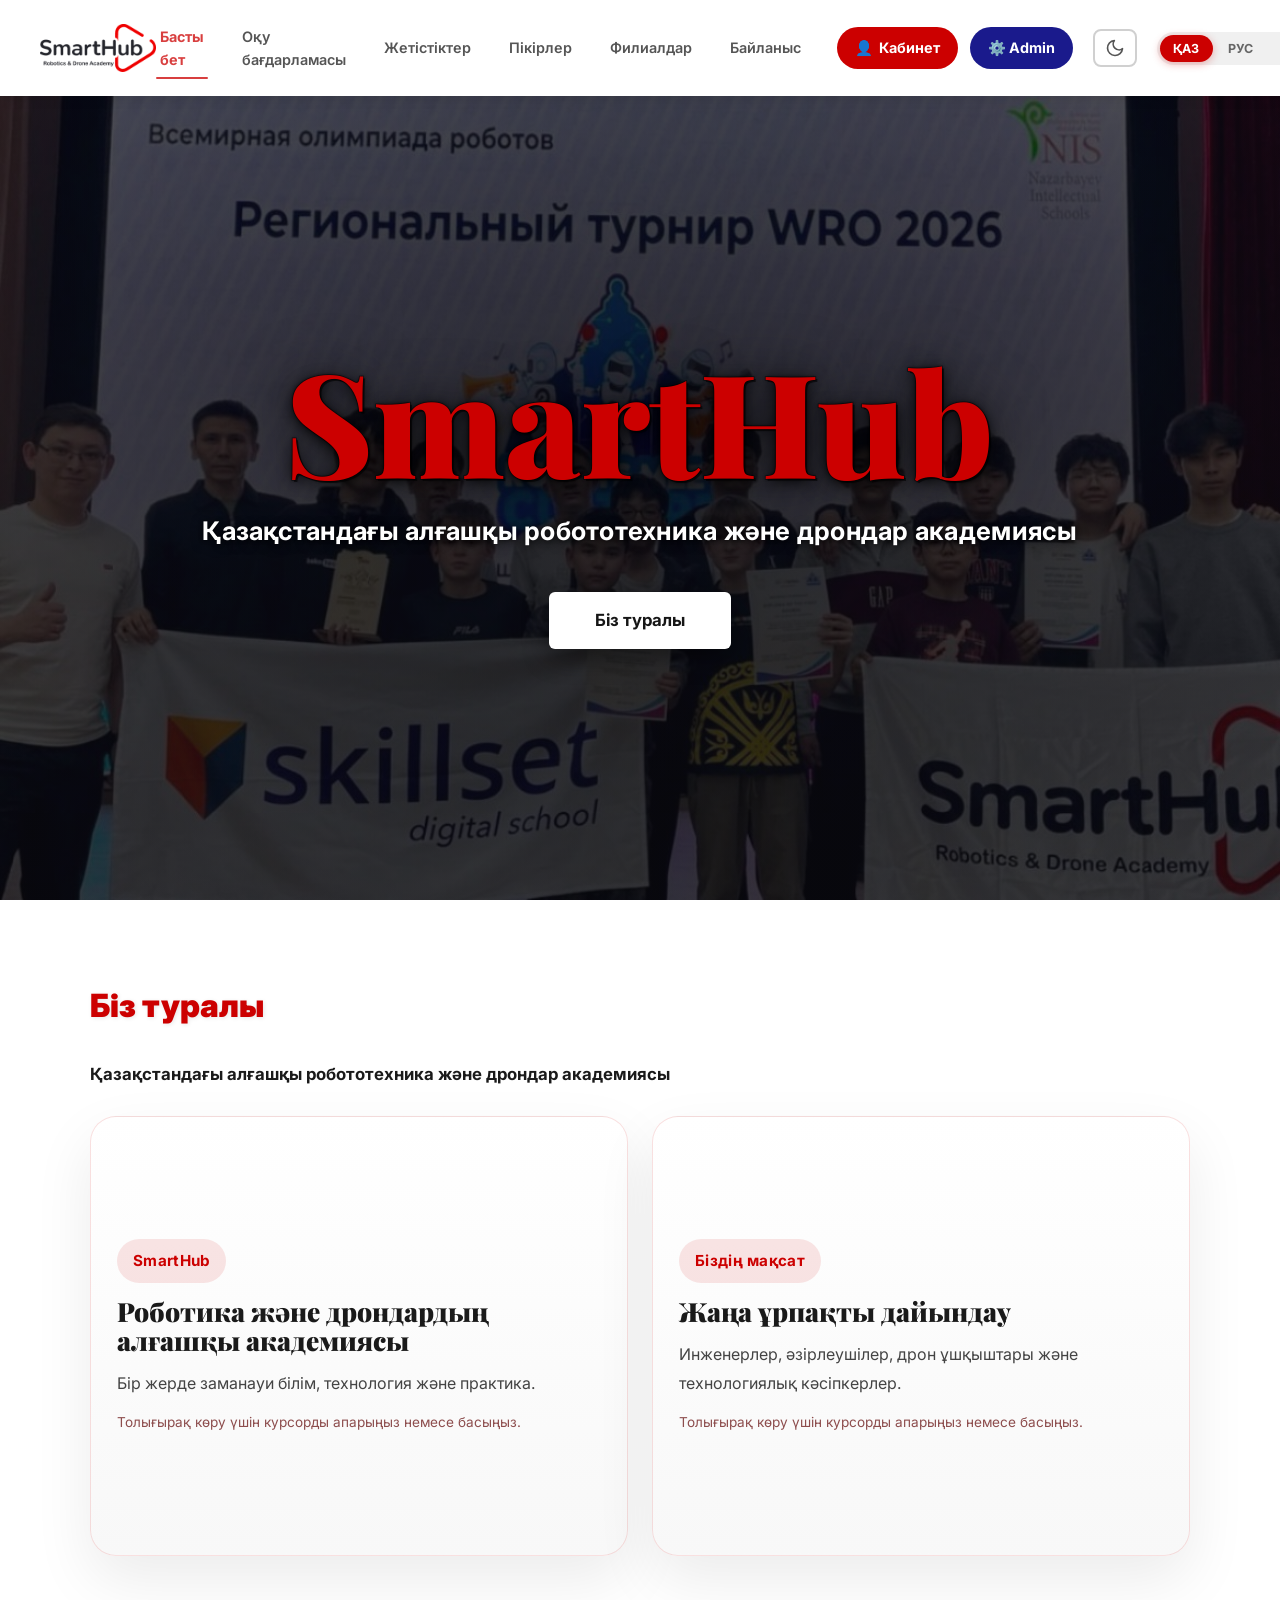
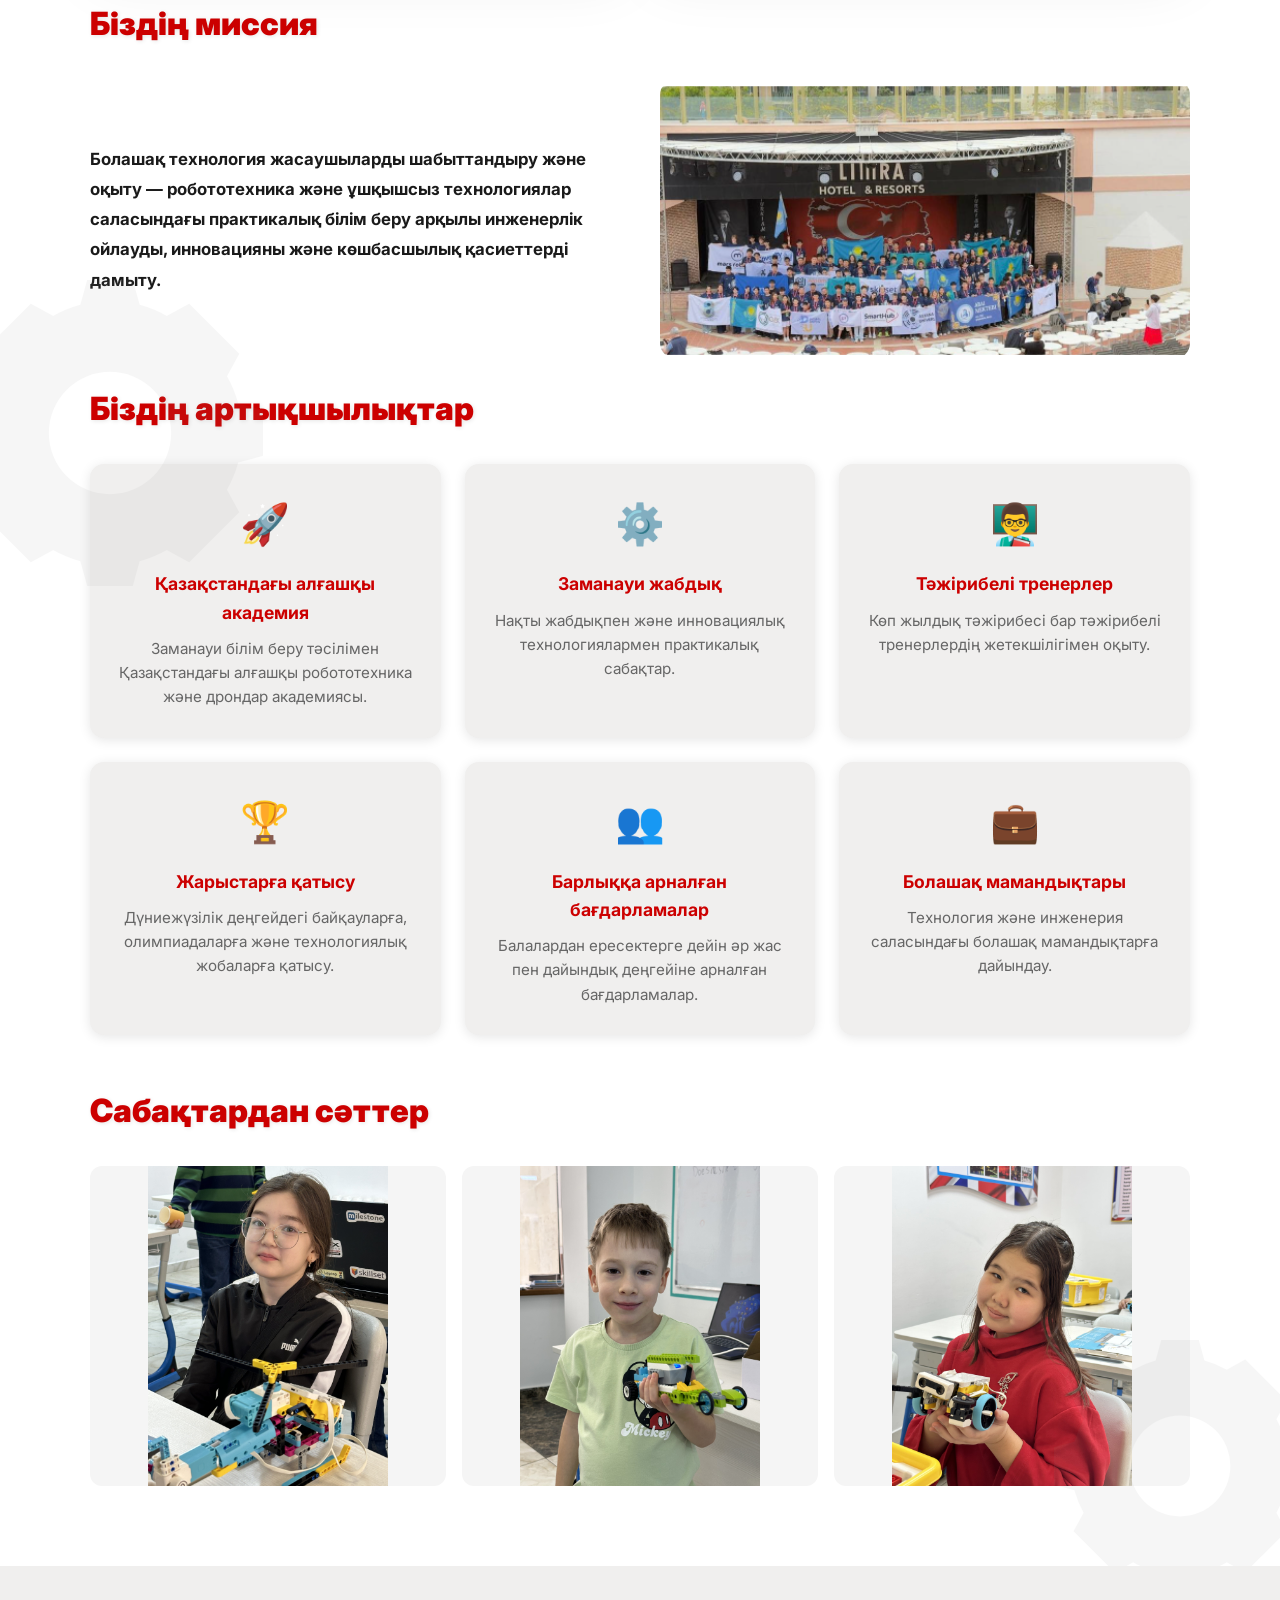
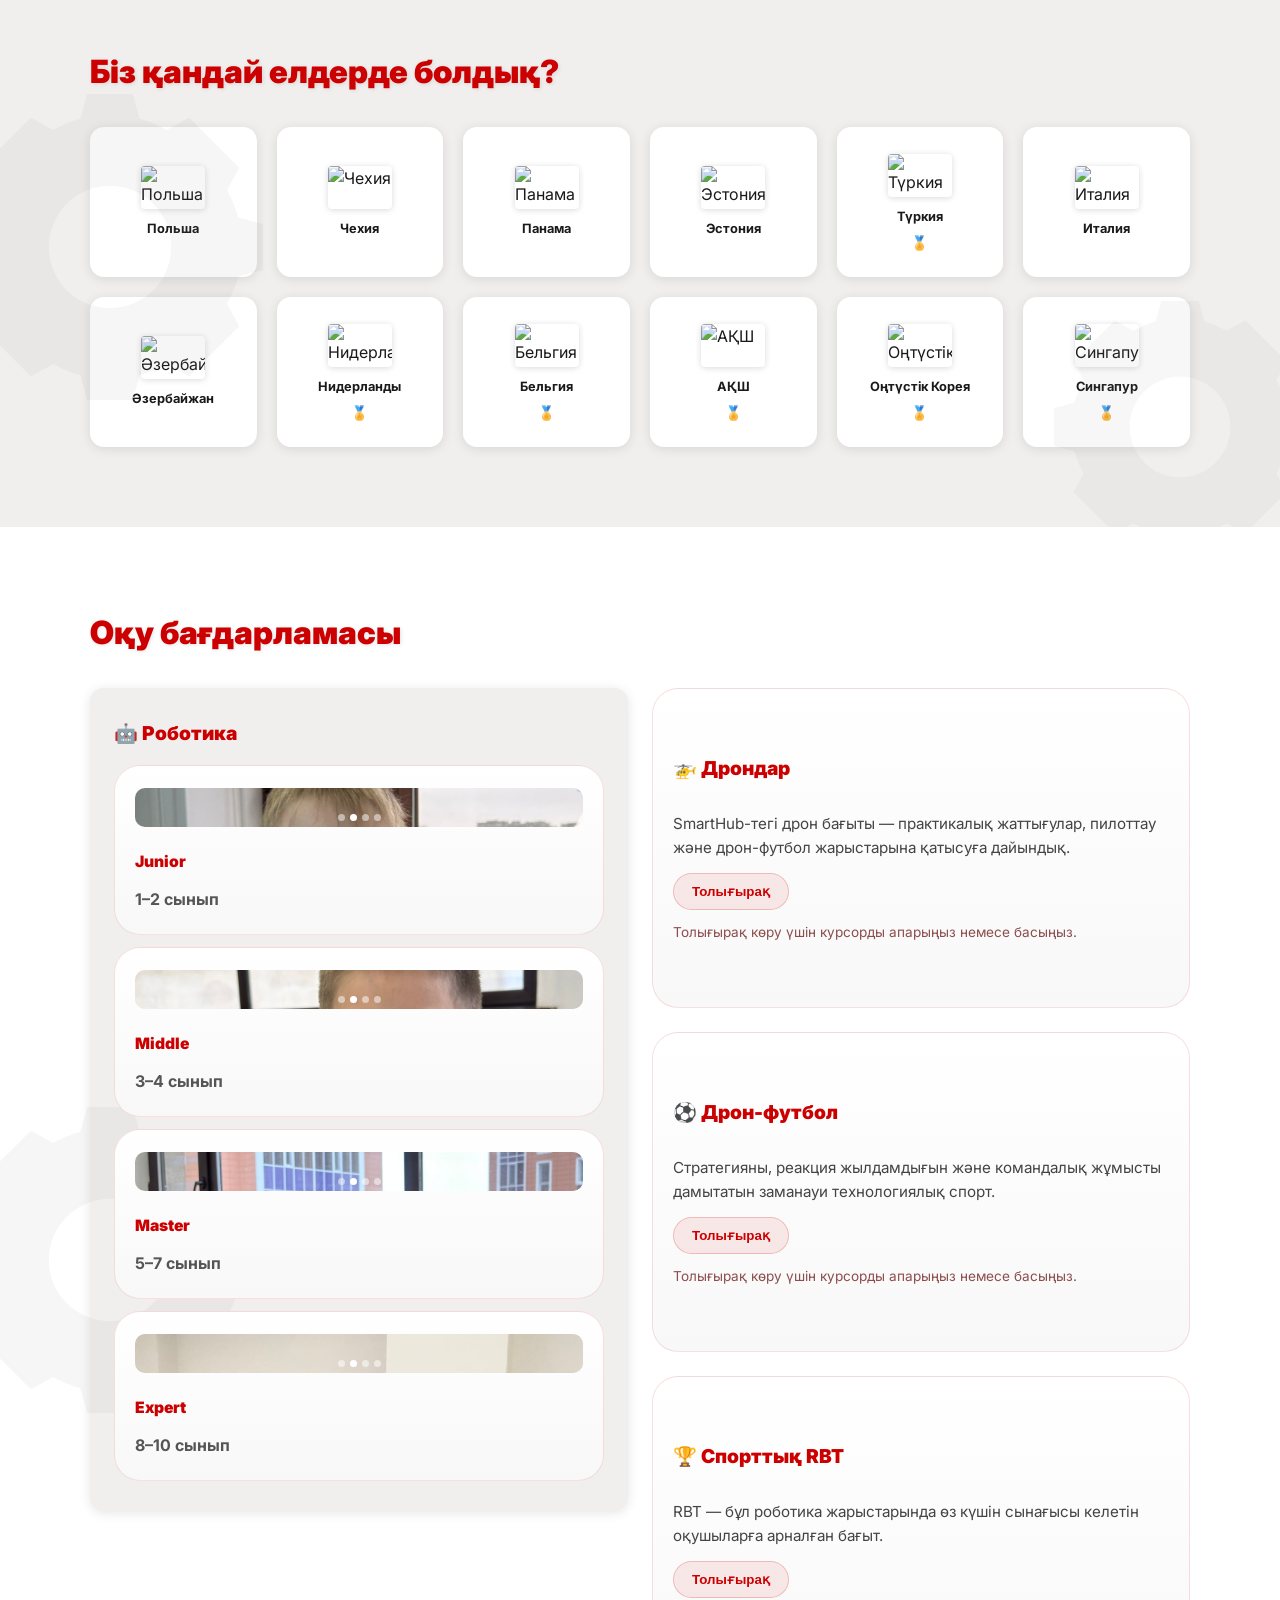
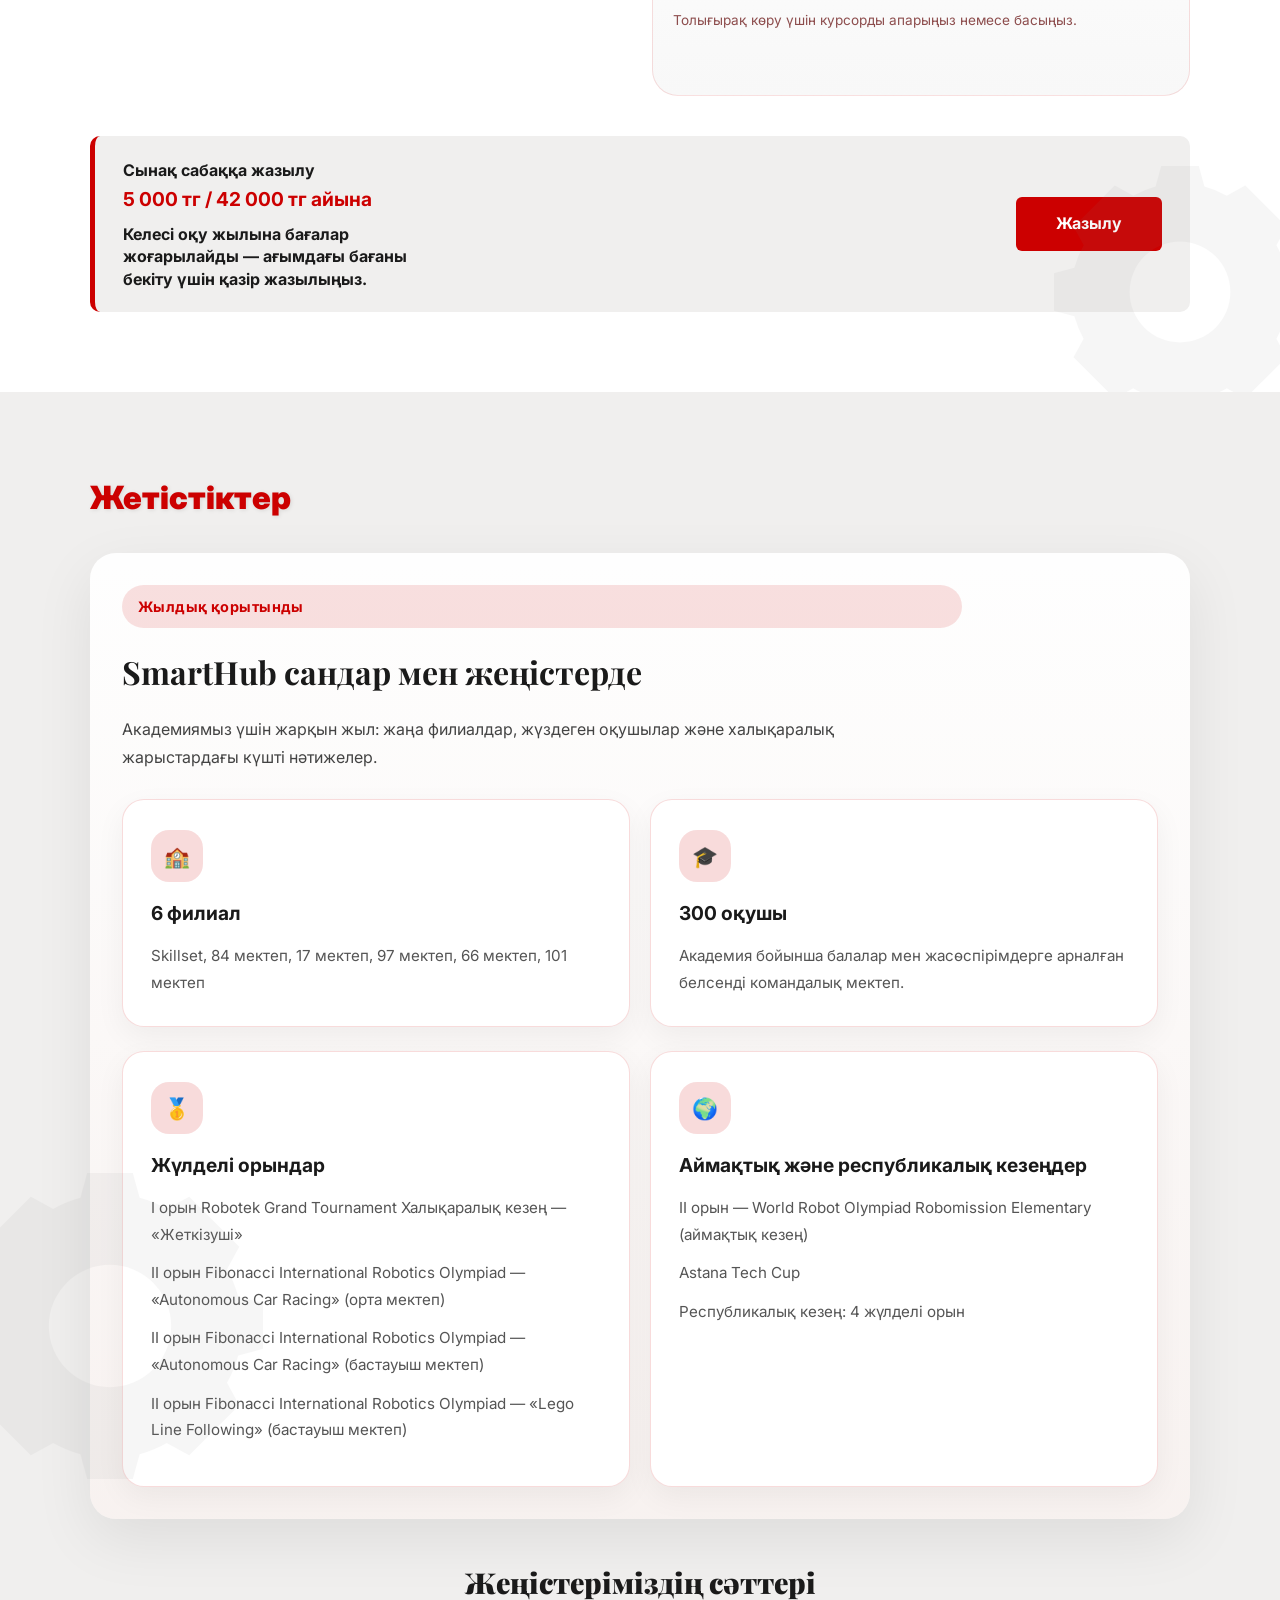
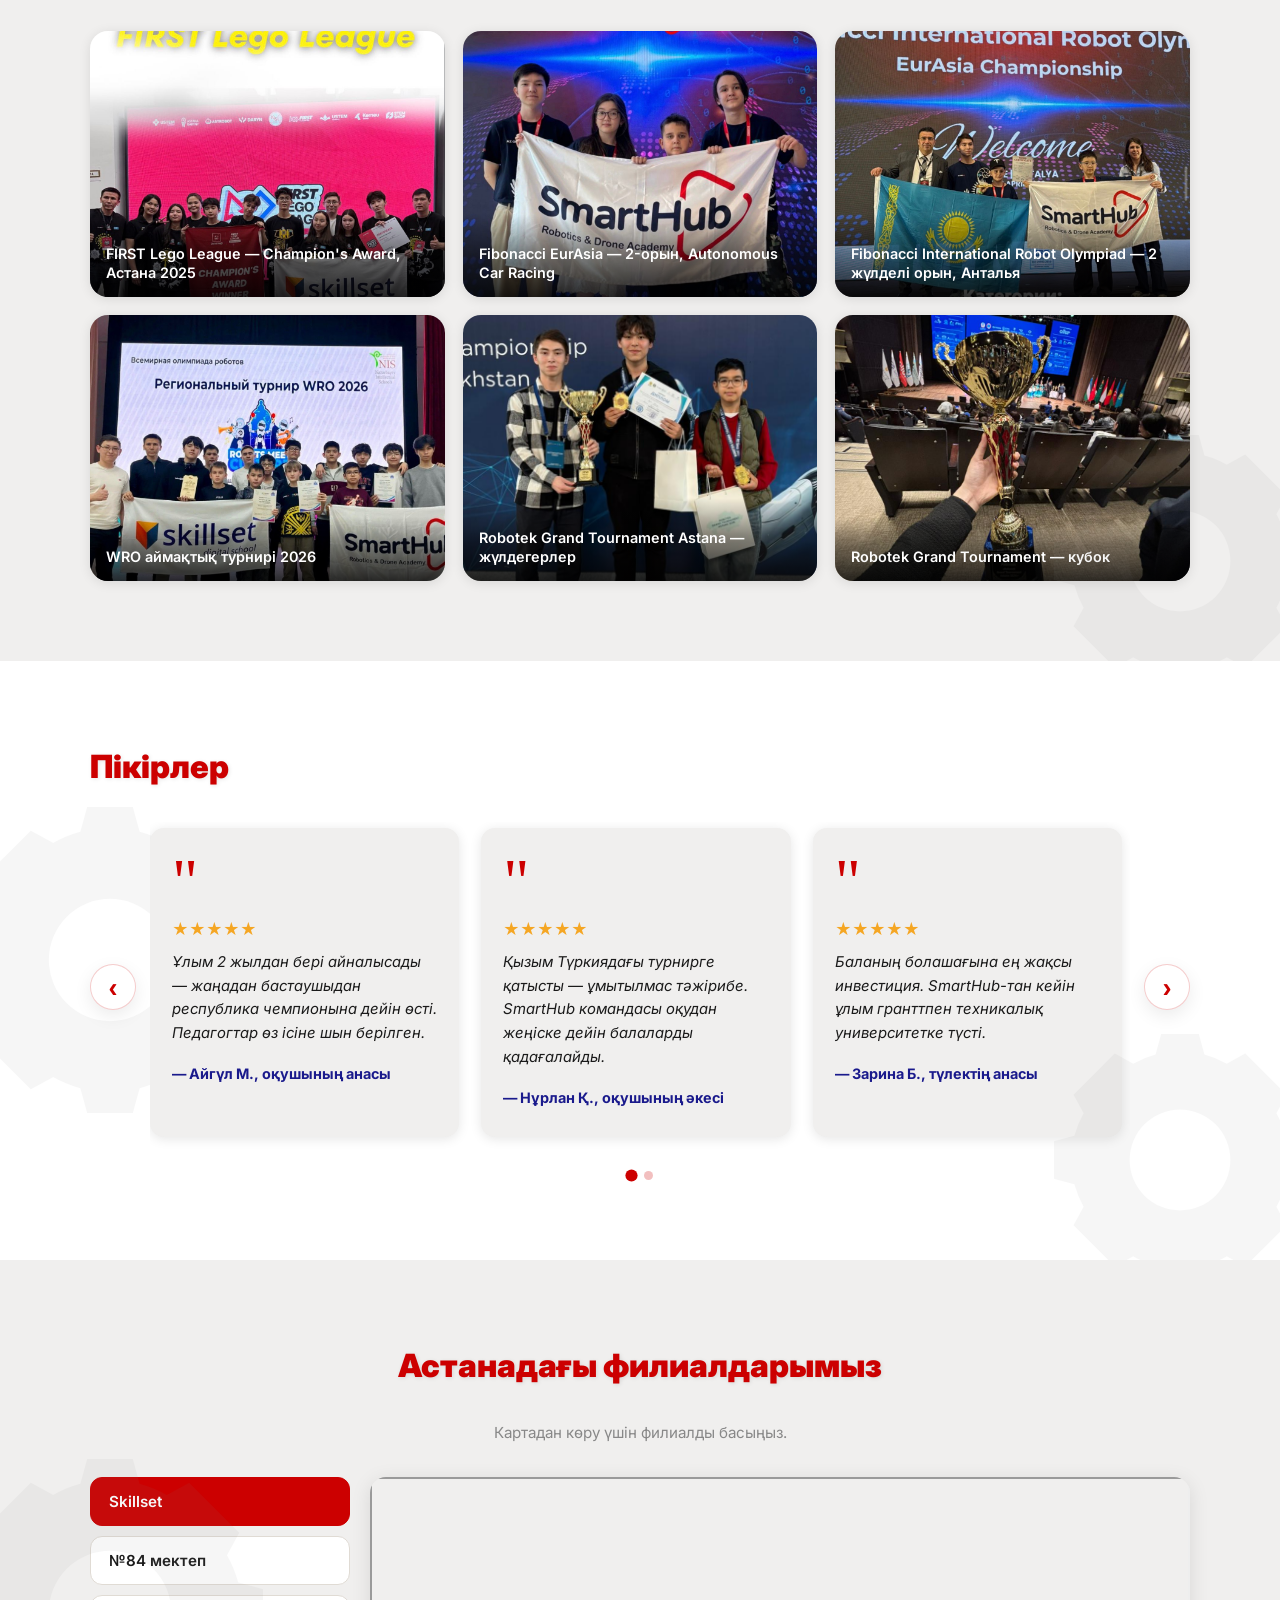
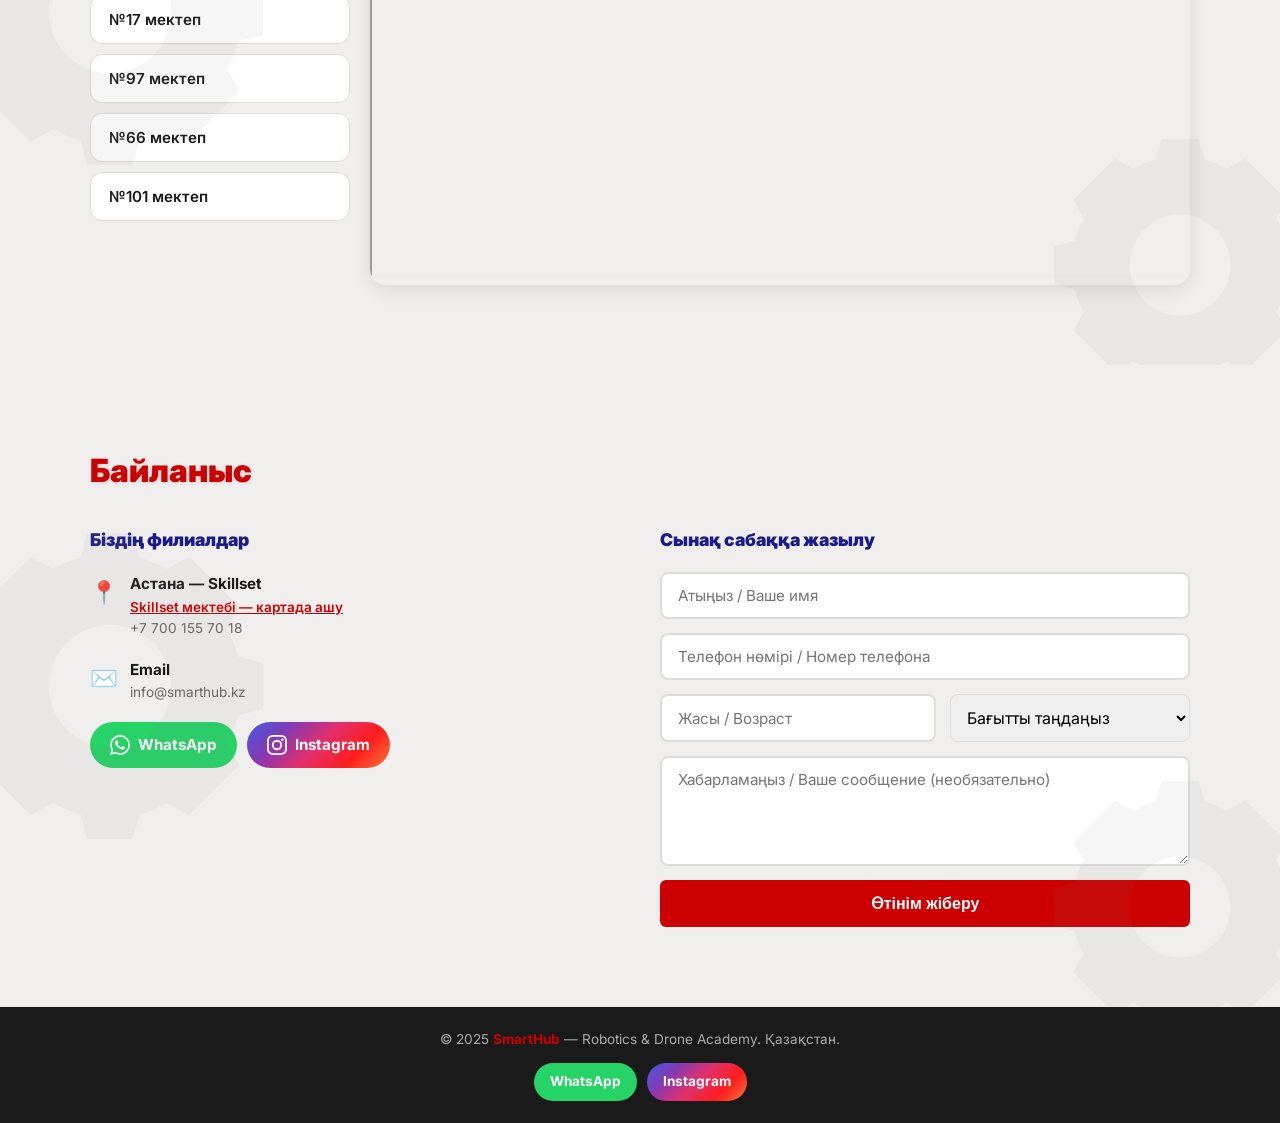
==== commit d8428a9b: "Add files via upload" ====
--- a/index.html
+++ b/index.html
@@ -90,9 +90,9 @@
         body.dark .event-detail-overlay { background:#1a1a2e; }
 
         /* ─── LEVEL CAROUSEL ─────────────────────────────── */
-        .level-photo-slot { width:100%; height:320px; border-radius:10px; overflow:hidden; margin-bottom:10px; position:relative; cursor:pointer; border:none; background:#f5f5f5; }
+        .level-photo-slot { width:100%; height:340px; border-radius:10px; overflow:hidden; margin-bottom:10px; position:relative; cursor:pointer; border:none; background:#eee; }
         .level-carousel { width:100%; height:100%; position:relative; }
-        .level-carousel img { position:absolute; inset:0; width:100%; height:100%; object-fit:contain; object-position:center; opacity:0; transition:opacity .4s; background:#f5f5f5; }
+        .level-carousel img { position:absolute; inset:0; width:100%; height:100%; object-fit:cover; object-position:center 20%; opacity:0; transition:opacity .4s; }
         .level-carousel img.active { opacity:1; }
         .carousel-dots { position:absolute; bottom:6px; left:0; right:0; display:flex; justify-content:center; gap:5px; z-index:2; }
         .cdot { width:7px; height:7px; border-radius:50%; background:rgba(255,255,255,.5); cursor:pointer; transition:.2s; }
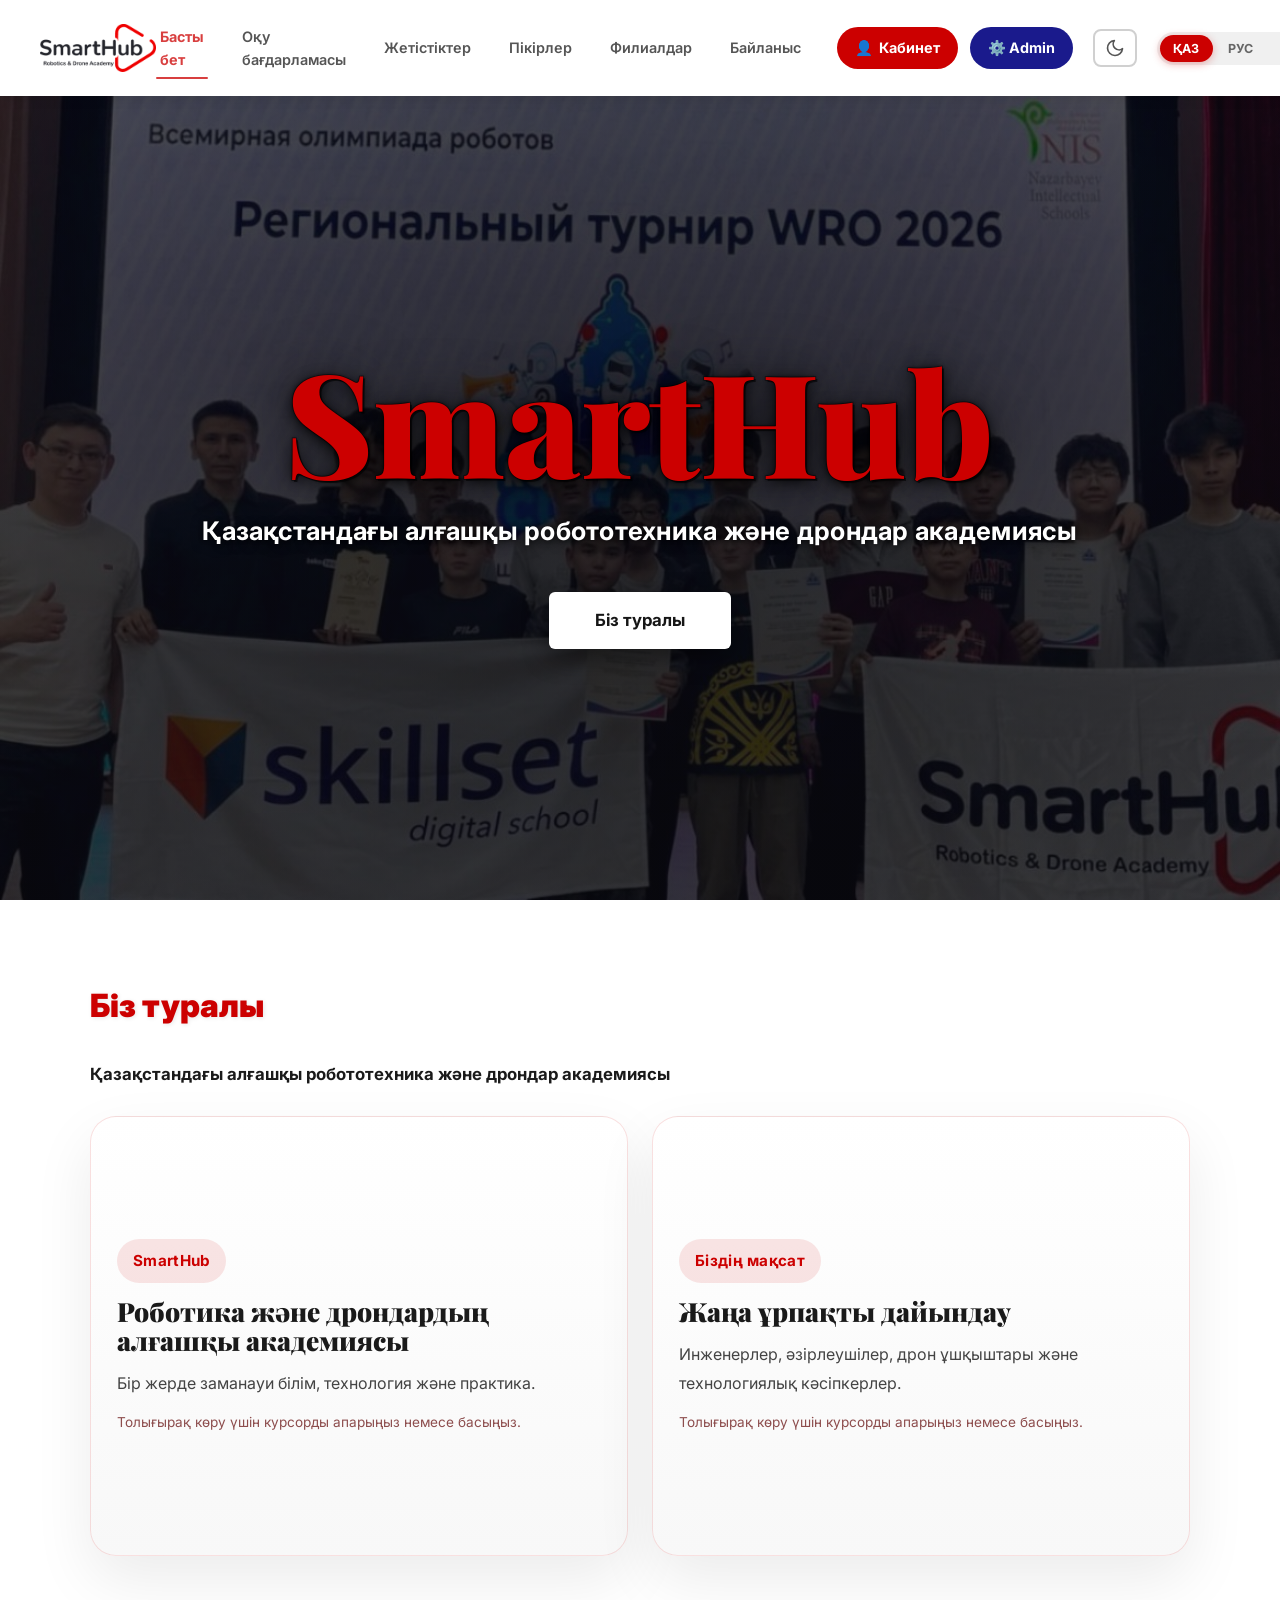
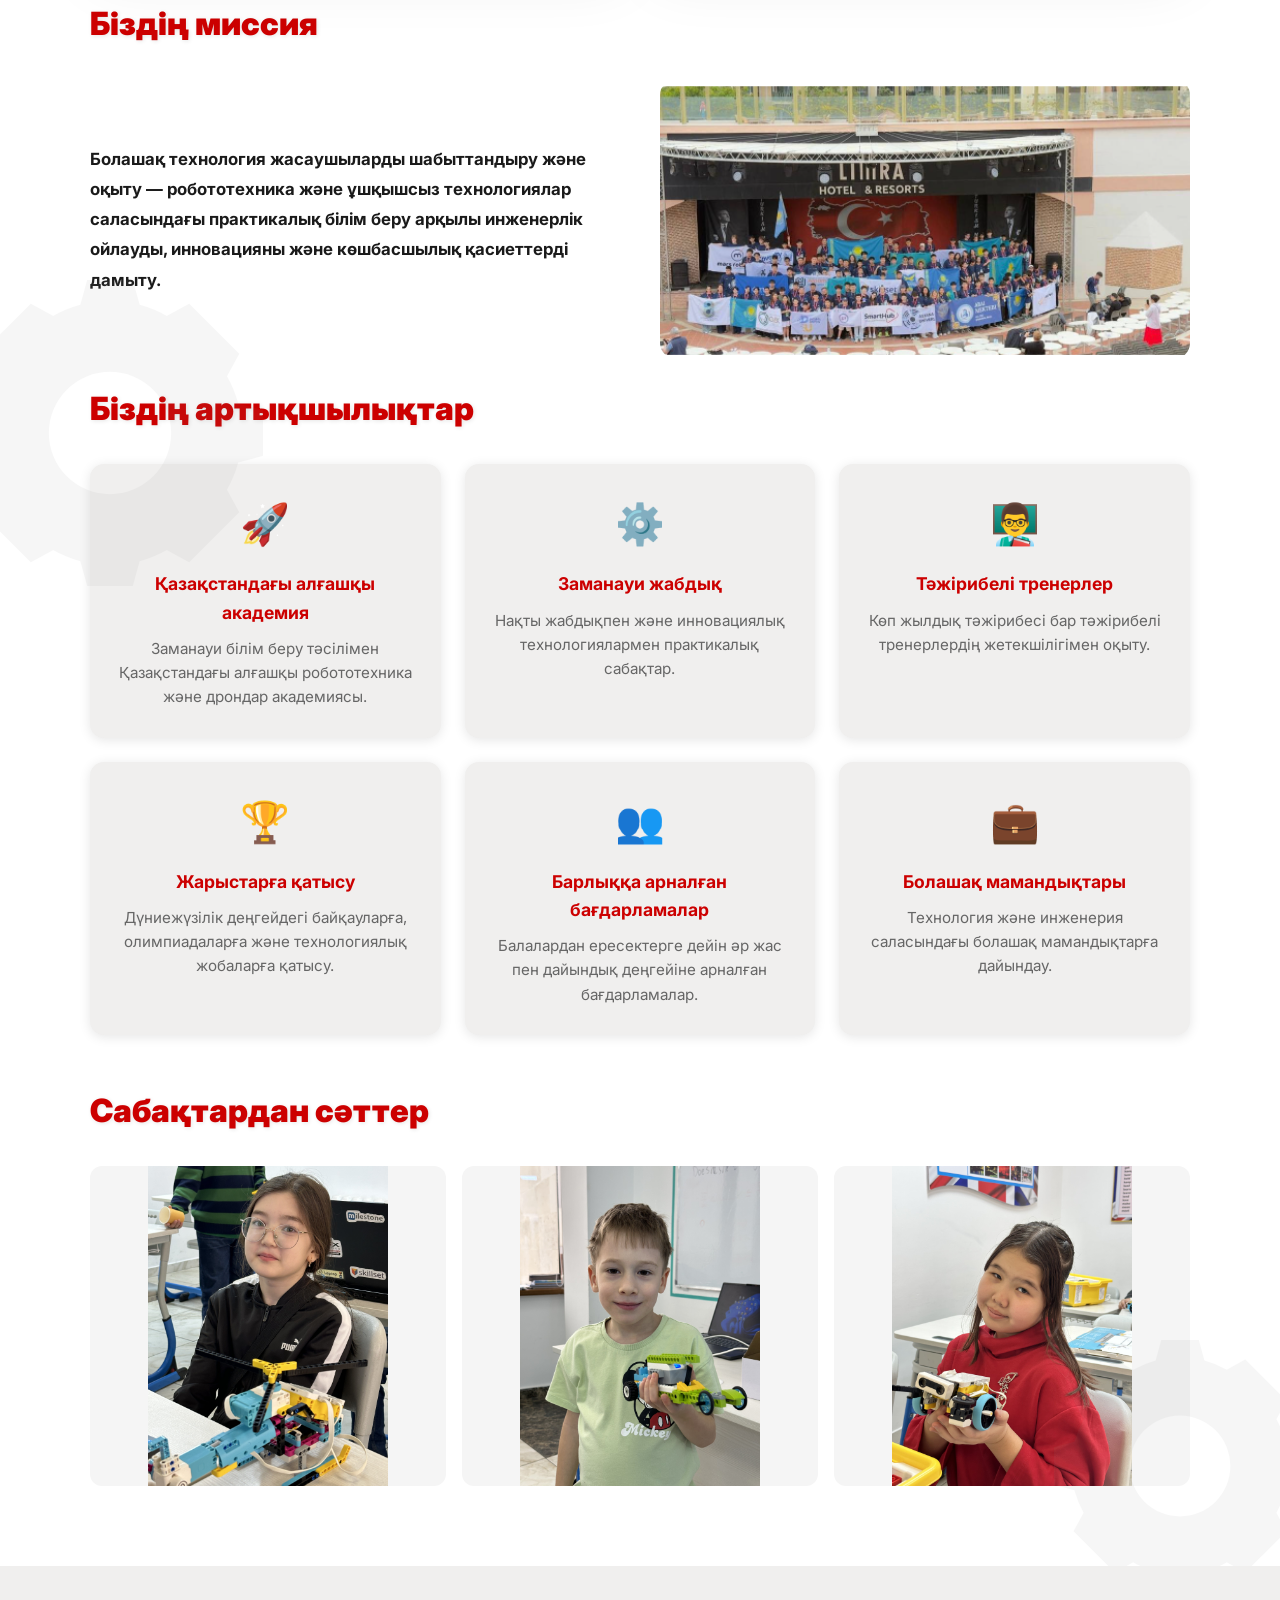
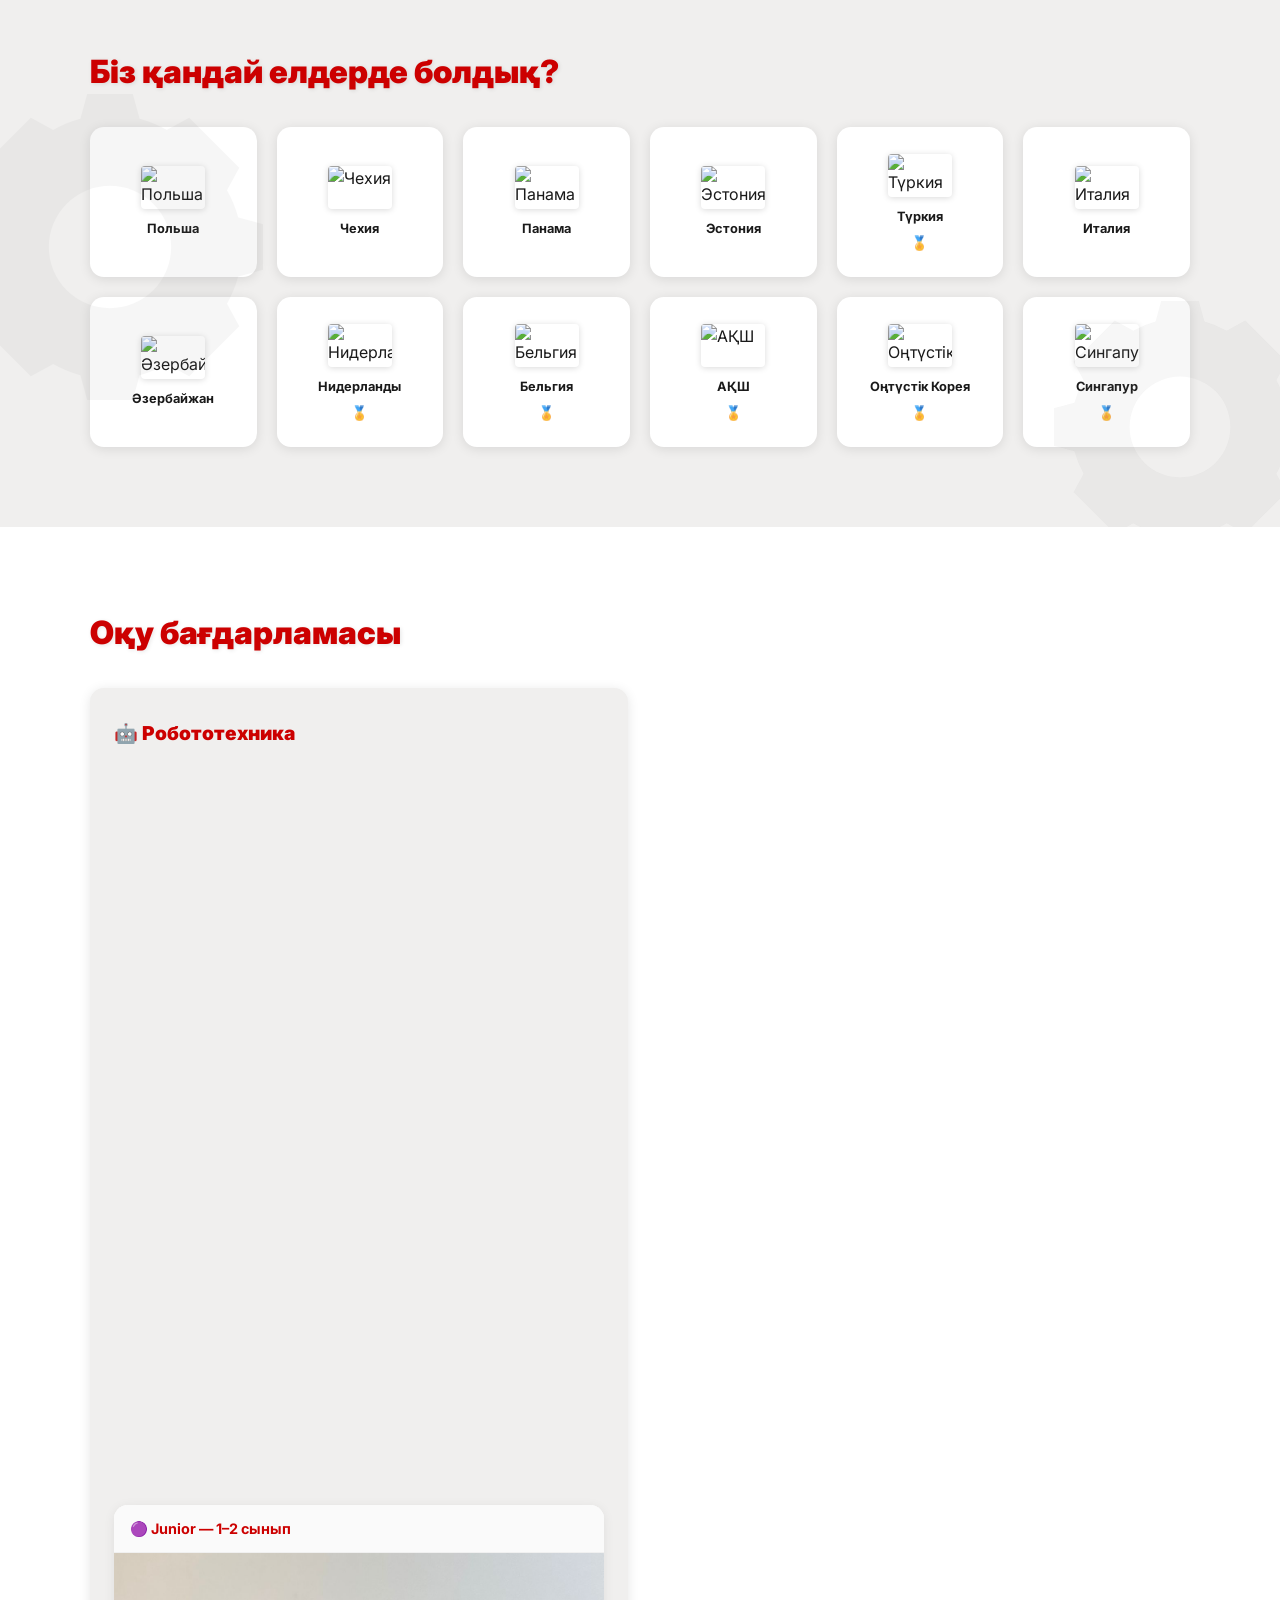
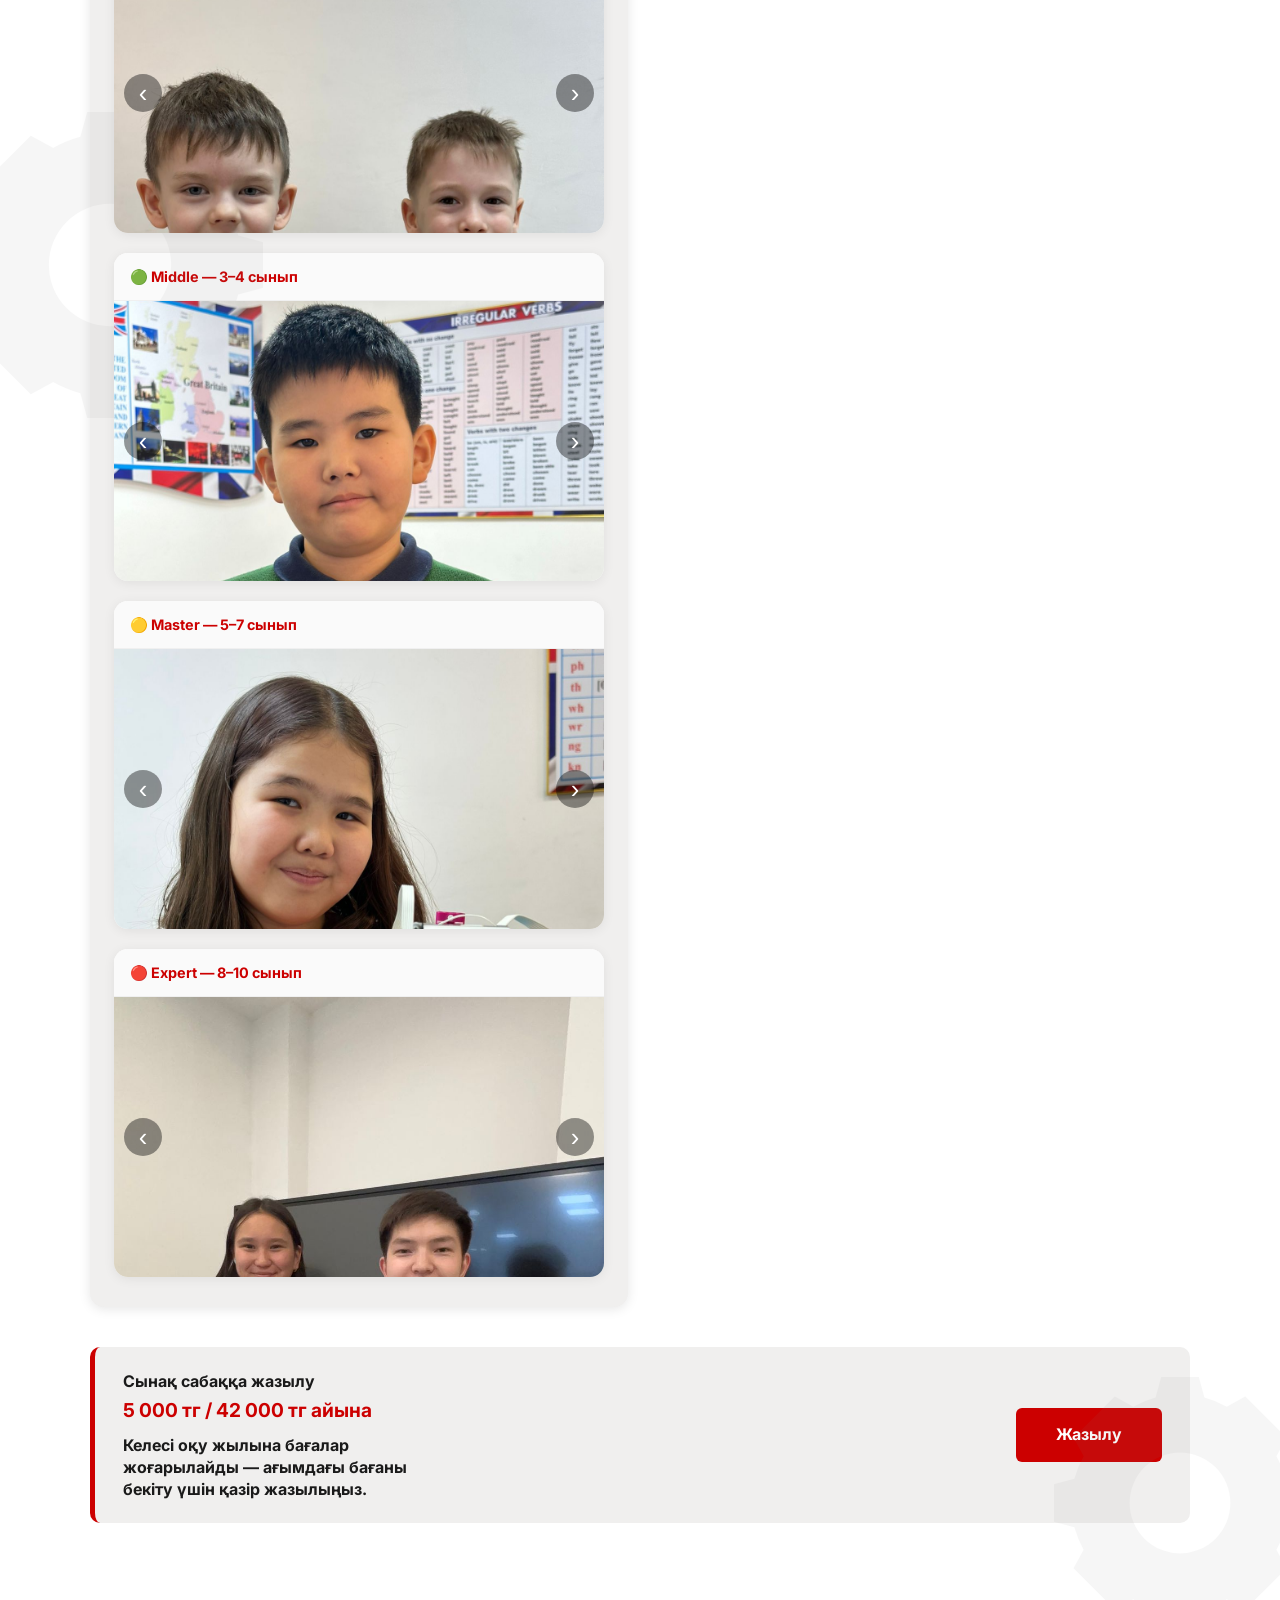
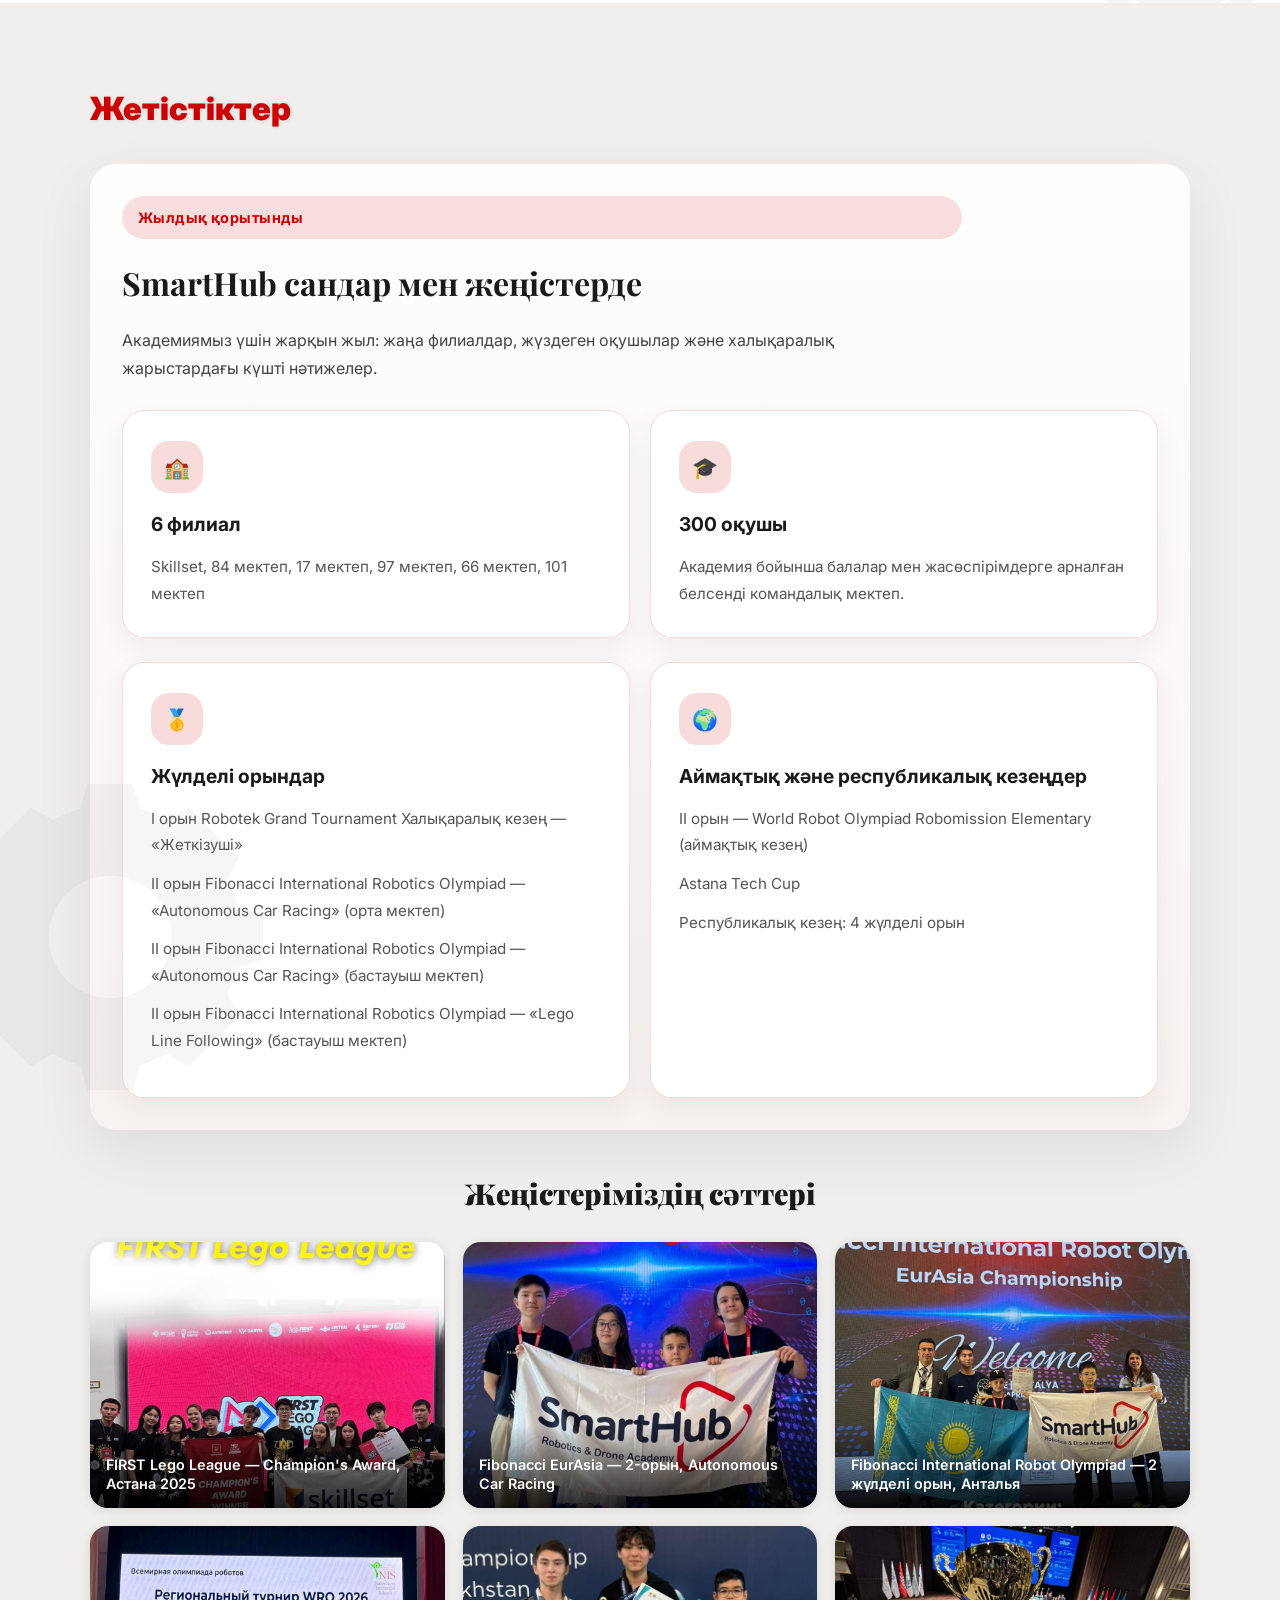
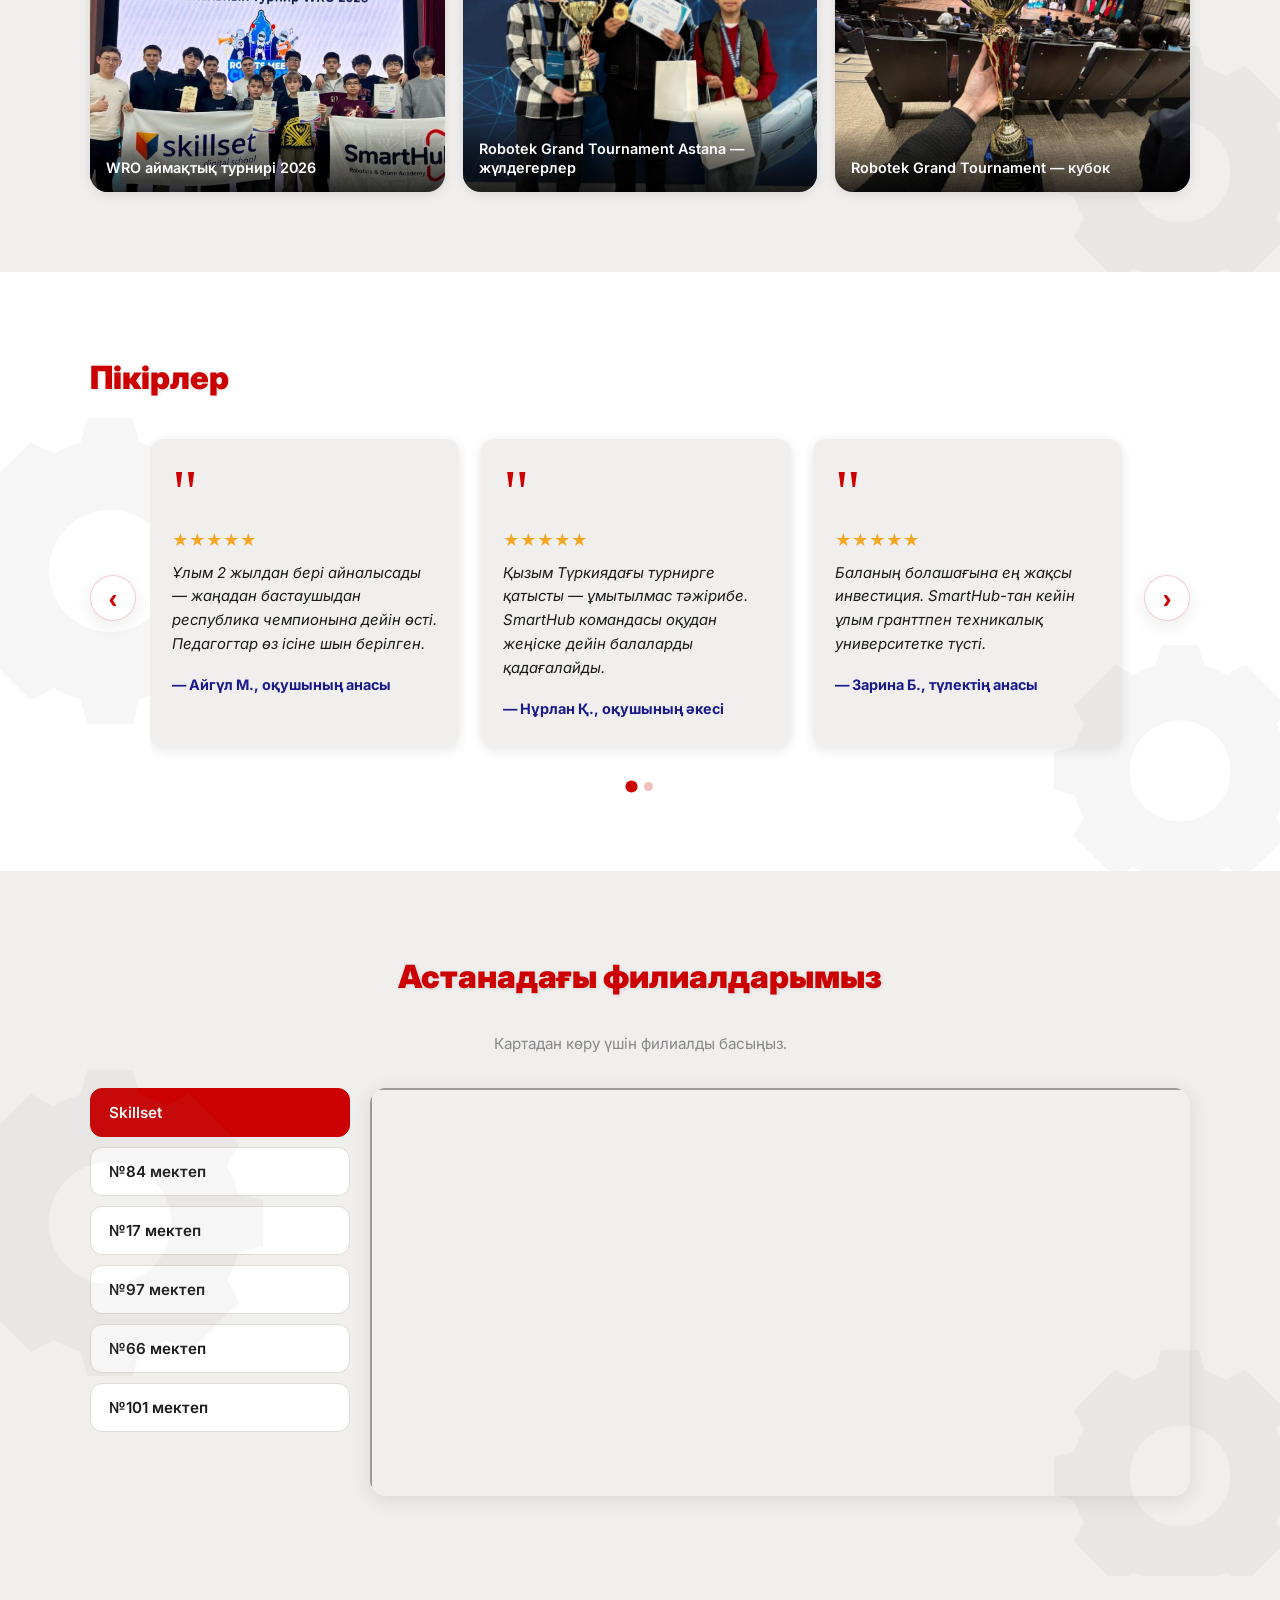
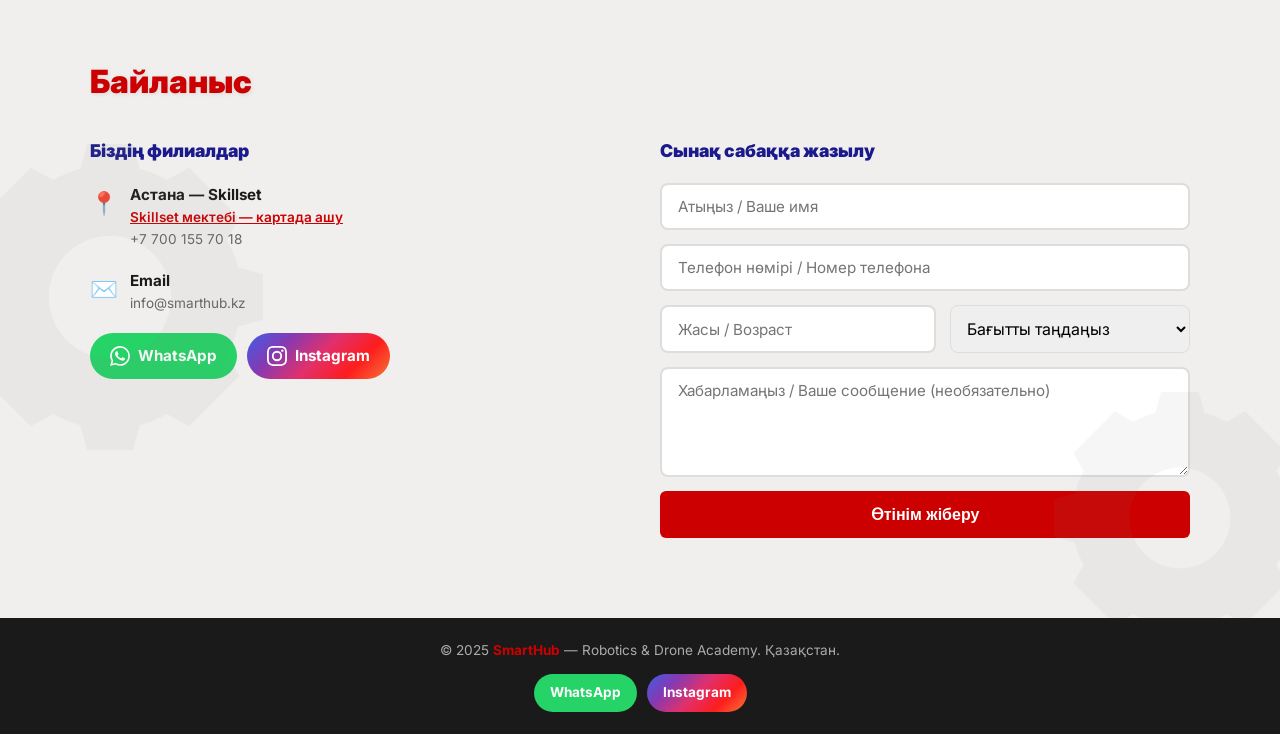
==== commit 547915f0: "Add files via upload" ====
--- a/index.html
+++ b/index.html
@@ -106,6 +106,20 @@
         #level-lightbox .lb-btn { background:rgba(255,255,255,.15); border:none; color:#fff; font-size:1.5rem; width:44px; height:44px; border-radius:50%; cursor:pointer; transition:.2s; }
         #level-lightbox .lb-btn:hover { background:rgba(255,255,255,.3); }
         #level-lightbox .lb-counter { color:rgba(255,255,255,.6); font-size:.9rem; margin-top:8px; }
+
+        /* ─── LEVEL PHOTO SECTIONS ───────────────────────── */
+        .level-photo-sections { margin-top:24px; display:flex; flex-direction:column; gap:20px; }
+        .lps-block { background:#fff; border-radius:14px; overflow:hidden; box-shadow:0 2px 12px rgba(0,0,0,.07); }
+        .lps-label { padding:12px 16px; font-weight:700; font-size:.9rem; color:#CC0000; border-bottom:1px solid #f0f0f0; background:#fafafa; }
+        .lps-carousel { position:relative; overflow:hidden; height:280px; }
+        .lps-track { display:flex; height:100%; transition:transform .4s ease; }
+        .lps-track img { flex:0 0 100%; width:100%; height:100%; object-fit:cover; object-position:center 15%; }
+        .lps-btn { position:absolute; top:50%; transform:translateY(-50%); background:rgba(0,0,0,.4); color:#fff; border:none; font-size:1.6rem; width:38px; height:38px; border-radius:50%; cursor:pointer; display:flex; align-items:center; justify-content:center; transition:.2s; z-index:2; }
+        .lps-btn:hover { background:rgba(204,0,0,.7); }
+        .lps-prev { left:10px; }
+        .lps-next { right:10px; }
+        body.dark .lps-block { background:#222; }
+        body.dark .lps-label { background:#1a1a1a; color:#ff6b6b; border-color:#333; }
     </style>
 </head>
 <body>
@@ -402,19 +416,12 @@
             <div class="curriculum-grid">
                 <!-- Робототехника -->
                 <div class="track-card">
-                    <h3 data-kaz="🤖 Роботика" data-ru="🤖 Робототехника" data-en="🤖 Robotics">🤖 Роботика</h3>
+                    <h3 data-kaz="🤖 Робототехника" data-ru="🤖 Робототехника" data-en="🤖 Robotics">🤖 Робототехника</h3>
                     <div class="level-grid">
                         <div class="level-card flip-card">
                             <div class="flip-card-inner">
                                 <div class="flip-card-front">
-                                    <div class="level-photo-slot has-photo" data-level="junior" onclick="openLevelGallery('junior')">
-                                        <div class="level-carousel" id="carousel-junior">
-                                            <img src="junior1.jpg" alt="junior фото 1" /><img src="junior2.jpg" alt="junior фото 2" /><img src="junior3.jpg" alt="junior фото 3" /><img src="junior4.jpg" alt="junior фото 4" />
-                                        </div>
-                                        <div class="carousel-dots" id="dots-junior">
-                                            <span class="cdot active" onclick="event.stopPropagation();setSlide('junior',0)"></span><span class="cdot" onclick="event.stopPropagation();setSlide('junior',1)"></span><span class="cdot" onclick="event.stopPropagation();setSlide('junior',2)"></span><span class="cdot" onclick="event.stopPropagation();setSlide('junior',3)"></span>
-                                        </div>
-                                    </div>
+                                    <div class="level-icon">🟣</div>
                                     <div class="level-name">Junior</div>
                                     <div class="level-age" data-kaz="1–2 сынып" data-ru="1–2 класс" data-en="Grade 1–2">1–2 сынып</div>
                                 </div>
@@ -427,14 +434,7 @@
                         <div class="level-card flip-card">
                             <div class="flip-card-inner">
                                 <div class="flip-card-front">
-                                    <div class="level-photo-slot has-photo" data-level="middle" onclick="openLevelGallery('middle')">
-                                        <div class="level-carousel" id="carousel-middle">
-                                            <img src="middle1.jpg" alt="middle фото 1" /><img src="middle2.jpg" alt="middle фото 2" /><img src="middle3.jpg" alt="middle фото 3" /><img src="middle4.jpg" alt="middle фото 4" />
-                                        </div>
-                                        <div class="carousel-dots" id="dots-middle">
-                                            <span class="cdot active" onclick="event.stopPropagation();setSlide('middle',0)"></span><span class="cdot" onclick="event.stopPropagation();setSlide('middle',1)"></span><span class="cdot" onclick="event.stopPropagation();setSlide('middle',2)"></span><span class="cdot" onclick="event.stopPropagation();setSlide('middle',3)"></span>
-                                        </div>
-                                    </div>
+                                    <div class="level-icon">🟢</div>
                                     <div class="level-name">Middle</div>
                                     <div class="level-age" data-kaz="3–4 сынып" data-ru="3–4 класс" data-en="Grade 3–4">3–4 сынып</div>
                                 </div>
@@ -447,14 +447,7 @@
                         <div class="level-card flip-card">
                             <div class="flip-card-inner">
                                 <div class="flip-card-front">
-                                    <div class="level-photo-slot has-photo" data-level="master" onclick="openLevelGallery('master')">
-                                        <div class="level-carousel" id="carousel-master">
-                                            <img src="master1.jpg" alt="master фото 1" /><img src="master2.jpg" alt="master фото 2" /><img src="master3.jpg" alt="master фото 3" /><img src="master4.jpg" alt="master фото 4" />
-                                        </div>
-                                        <div class="carousel-dots" id="dots-master">
-                                            <span class="cdot active" onclick="event.stopPropagation();setSlide('master',0)"></span><span class="cdot" onclick="event.stopPropagation();setSlide('master',1)"></span><span class="cdot" onclick="event.stopPropagation();setSlide('master',2)"></span><span class="cdot" onclick="event.stopPropagation();setSlide('master',3)"></span>
-                                        </div>
-                                    </div>
+                                    <div class="level-icon">🟡</div>
                                     <div class="level-name">Master</div>
                                     <div class="level-age" data-kaz="5–7 сынып" data-ru="5–7 класс" data-en="Grade 5–7">5–7 сынып</div>
                                 </div>
@@ -467,14 +460,7 @@
                         <div class="level-card flip-card">
                             <div class="flip-card-inner">
                                 <div class="flip-card-front">
-                                    <div class="level-photo-slot has-photo" data-level="expert" onclick="openLevelGallery('expert')">
-                                        <div class="level-carousel" id="carousel-expert">
-                                            <img src="expert1.jpg" alt="expert фото 1" /><img src="expert2.jpg" alt="expert фото 2" /><img src="expert3.jpg" alt="expert фото 3" /><img src="expert4.jpg" alt="expert фото 4" />
-                                        </div>
-                                        <div class="carousel-dots" id="dots-expert">
-                                            <span class="cdot active" onclick="event.stopPropagation();setSlide('expert',0)"></span><span class="cdot" onclick="event.stopPropagation();setSlide('expert',1)"></span><span class="cdot" onclick="event.stopPropagation();setSlide('expert',2)"></span><span class="cdot" onclick="event.stopPropagation();setSlide('expert',3)"></span>
-                                        </div>
-                                    </div>
+                                    <div class="level-icon">🔴</div>
                                     <div class="level-name">Expert</div>
                                     <div class="level-age" data-kaz="8–10 сынып" data-ru="8–10 класс" data-en="Grade 8–10">8–10 сынып</div>
                                 </div>
@@ -485,6 +471,67 @@
                             </div>
                         </div>
                     </div>
+
+                <!-- ─── ФОТО ПО УРОВНЯМ ──────────────────────── -->
+                <div class="level-photo-sections">
+
+                    <div class="lps-block">
+                        <div class="lps-label">🟣 Junior — 1–2 сынып</div>
+                        <div class="lps-carousel" id="lps-junior">
+                            <div class="lps-track">
+                                <img src="junior1.jpg" alt="Junior 1" />
+                                <img src="junior2.jpg" alt="Junior 2" />
+                                <img src="junior3.jpg" alt="Junior 3" />
+                                <img src="junior4.jpg" alt="Junior 4" />
+                            </div>
+                            <button class="lps-btn lps-prev" onclick="lpsNav('junior',-1)">‹</button>
+                            <button class="lps-btn lps-next" onclick="lpsNav('junior',1)">›</button>
+                        </div>
+                    </div>
+
+                    <div class="lps-block">
+                        <div class="lps-label">🟢 Middle — 3–4 сынып</div>
+                        <div class="lps-carousel" id="lps-middle">
+                            <div class="lps-track">
+                                <img src="middle1.jpg" alt="Middle 1" />
+                                <img src="middle2.jpg" alt="Middle 2" />
+                                <img src="middle3.jpg" alt="Middle 3" />
+                                <img src="middle4.jpg" alt="Middle 4" />
+                            </div>
+                            <button class="lps-btn lps-prev" onclick="lpsNav('middle',-1)">‹</button>
+                            <button class="lps-btn lps-next" onclick="lpsNav('middle',1)">›</button>
+                        </div>
+                    </div>
+
+                    <div class="lps-block">
+                        <div class="lps-label">🟡 Master — 5–7 сынып</div>
+                        <div class="lps-carousel" id="lps-master">
+                            <div class="lps-track">
+                                <img src="master1.jpg" alt="Master 1" />
+                                <img src="master2.jpg" alt="Master 2" />
+                                <img src="master3.jpg" alt="Master 3" />
+                                <img src="master4.jpg" alt="Master 4" />
+                            </div>
+                            <button class="lps-btn lps-prev" onclick="lpsNav('master',-1)">‹</button>
+                            <button class="lps-btn lps-next" onclick="lpsNav('master',1)">›</button>
+                        </div>
+                    </div>
+
+                    <div class="lps-block">
+                        <div class="lps-label">🔴 Expert — 8–10 сынып</div>
+                        <div class="lps-carousel" id="lps-expert">
+                            <div class="lps-track">
+                                <img src="expert1.jpg" alt="Expert 1" />
+                                <img src="expert2.jpg" alt="Expert 2" />
+                                <img src="expert3.jpg" alt="Expert 3" />
+                                <img src="expert4.jpg" alt="Expert 4" />
+                            </div>
+                            <button class="lps-btn lps-prev" onclick="lpsNav('expert',-1)">‹</button>
+                            <button class="lps-btn lps-next" onclick="lpsNav('expert',1)">›</button>
+                        </div>
+                    </div>
+
+                </div>
                 </div>
 
                 <!-- Направления -->
@@ -1136,6 +1183,18 @@
         if (e.key==='Escape') closeLightbox();
     });
 
+
+    // ── Level Photo Sections navigation ──────────────────
+    const lpsIdx = { junior:0, middle:0, master:0, expert:0 };
+    function lpsNav(level, dir) {
+        const carousel = document.getElementById('lps-' + level);
+        if (!carousel) return;
+        const track = carousel.querySelector('.lps-track');
+        const imgs = track.querySelectorAll('img');
+        lpsIdx[level] = (lpsIdx[level] + dir + imgs.length) % imgs.length;
+        track.style.transform = `translateX(-${lpsIdx[level] * 100}%)`;
+    }
+
     </script>
 </body>
 </html>
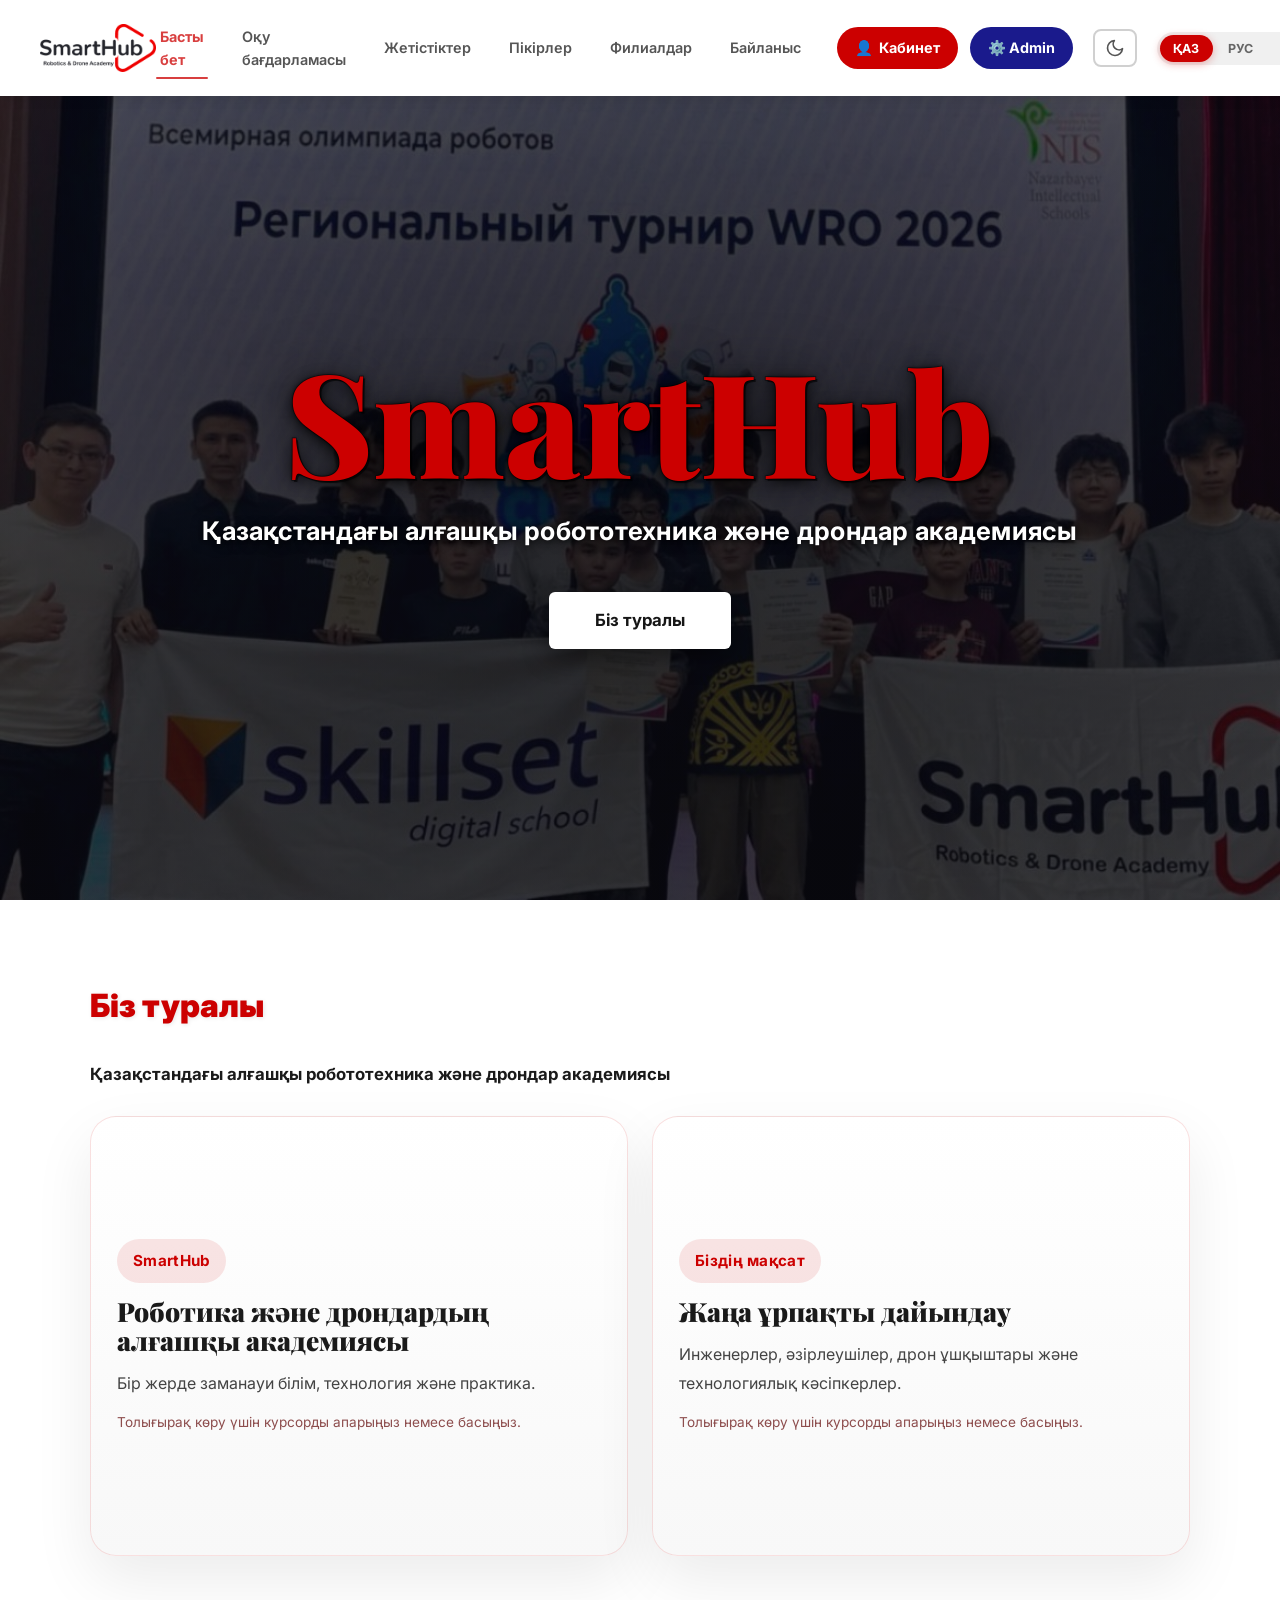
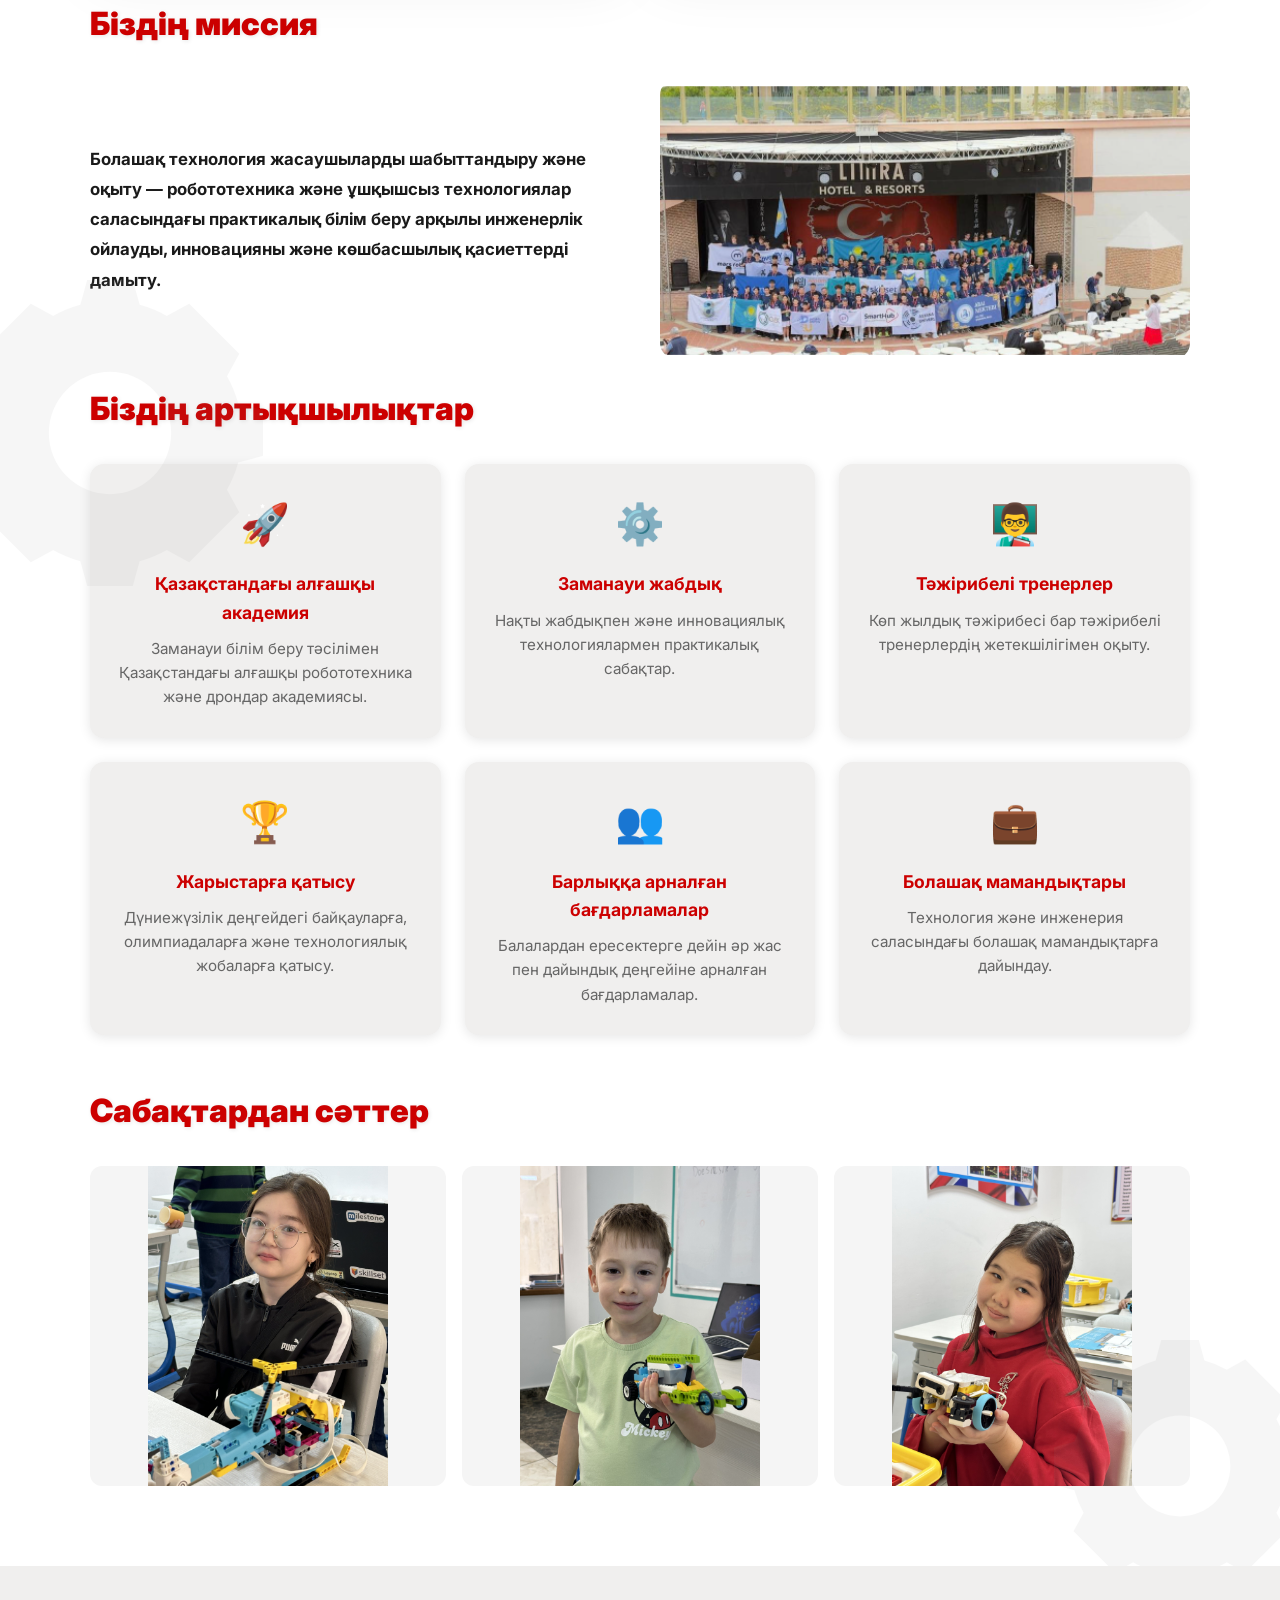
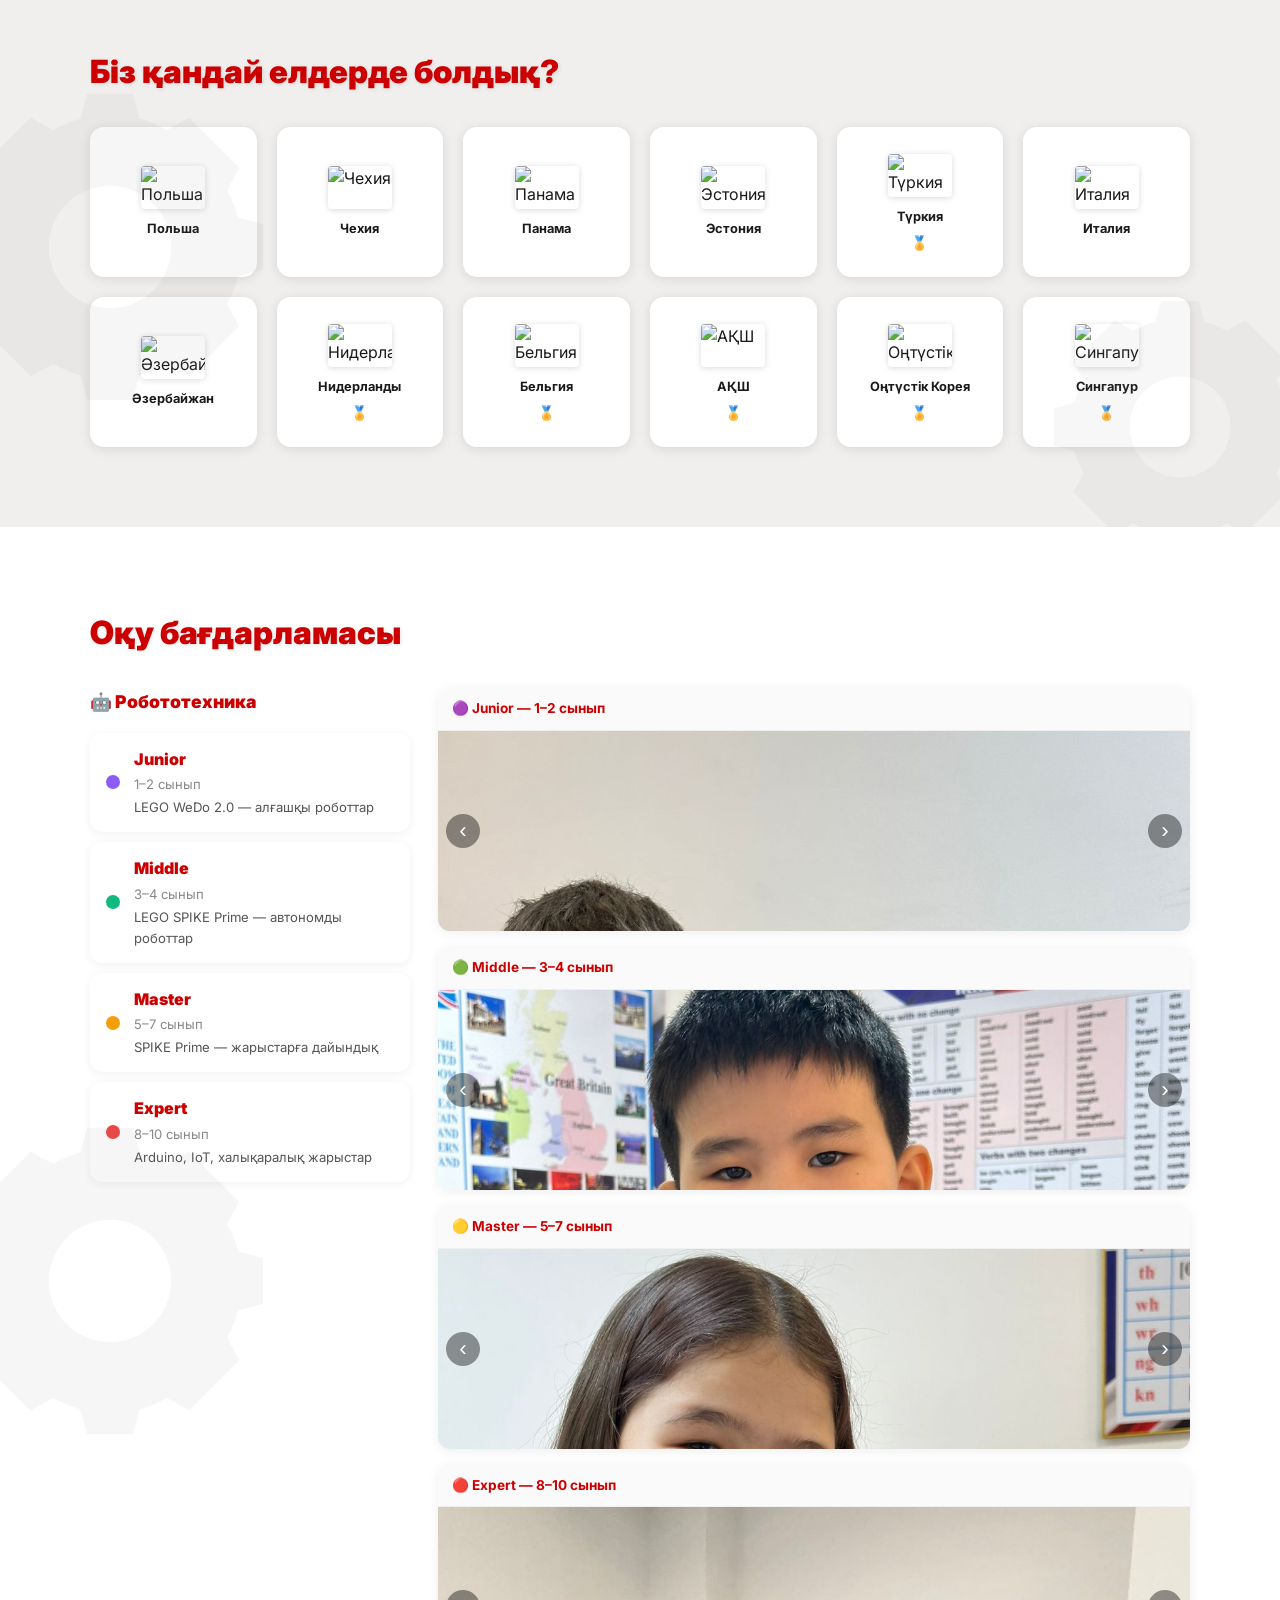
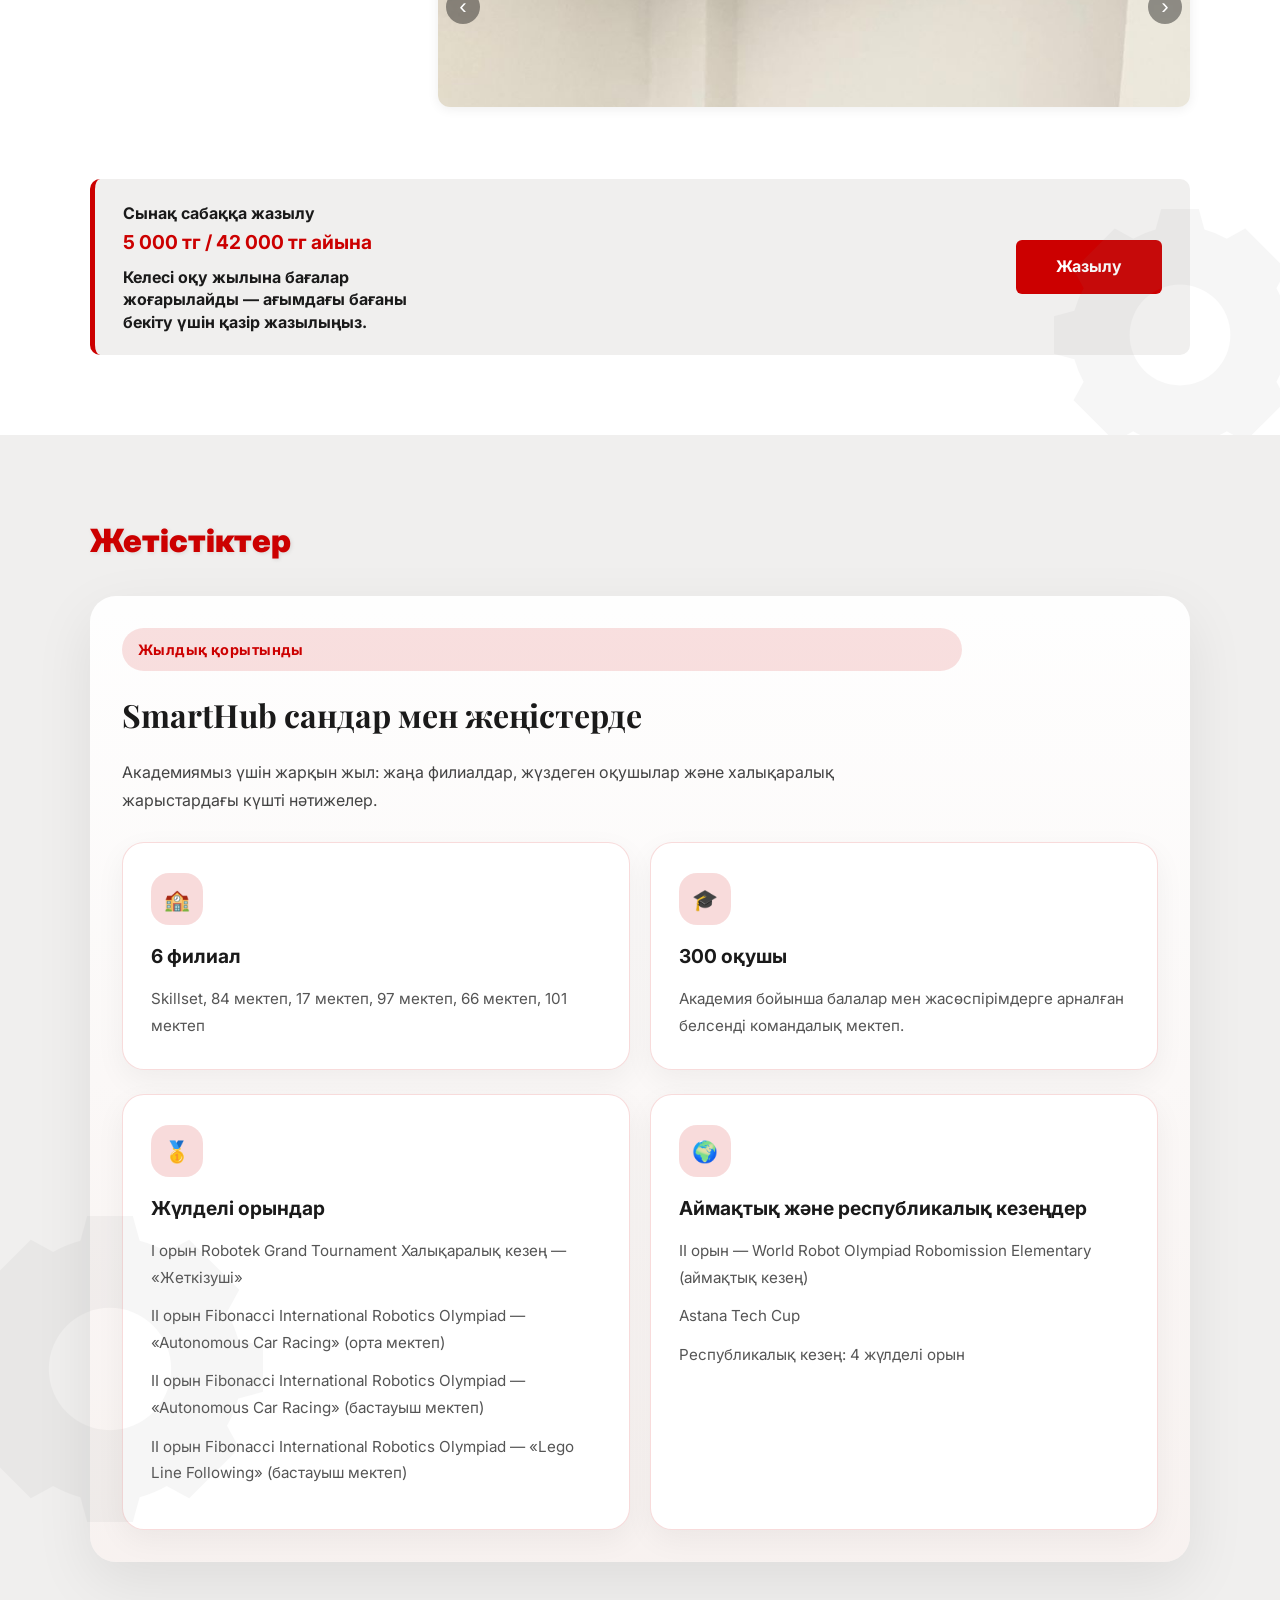
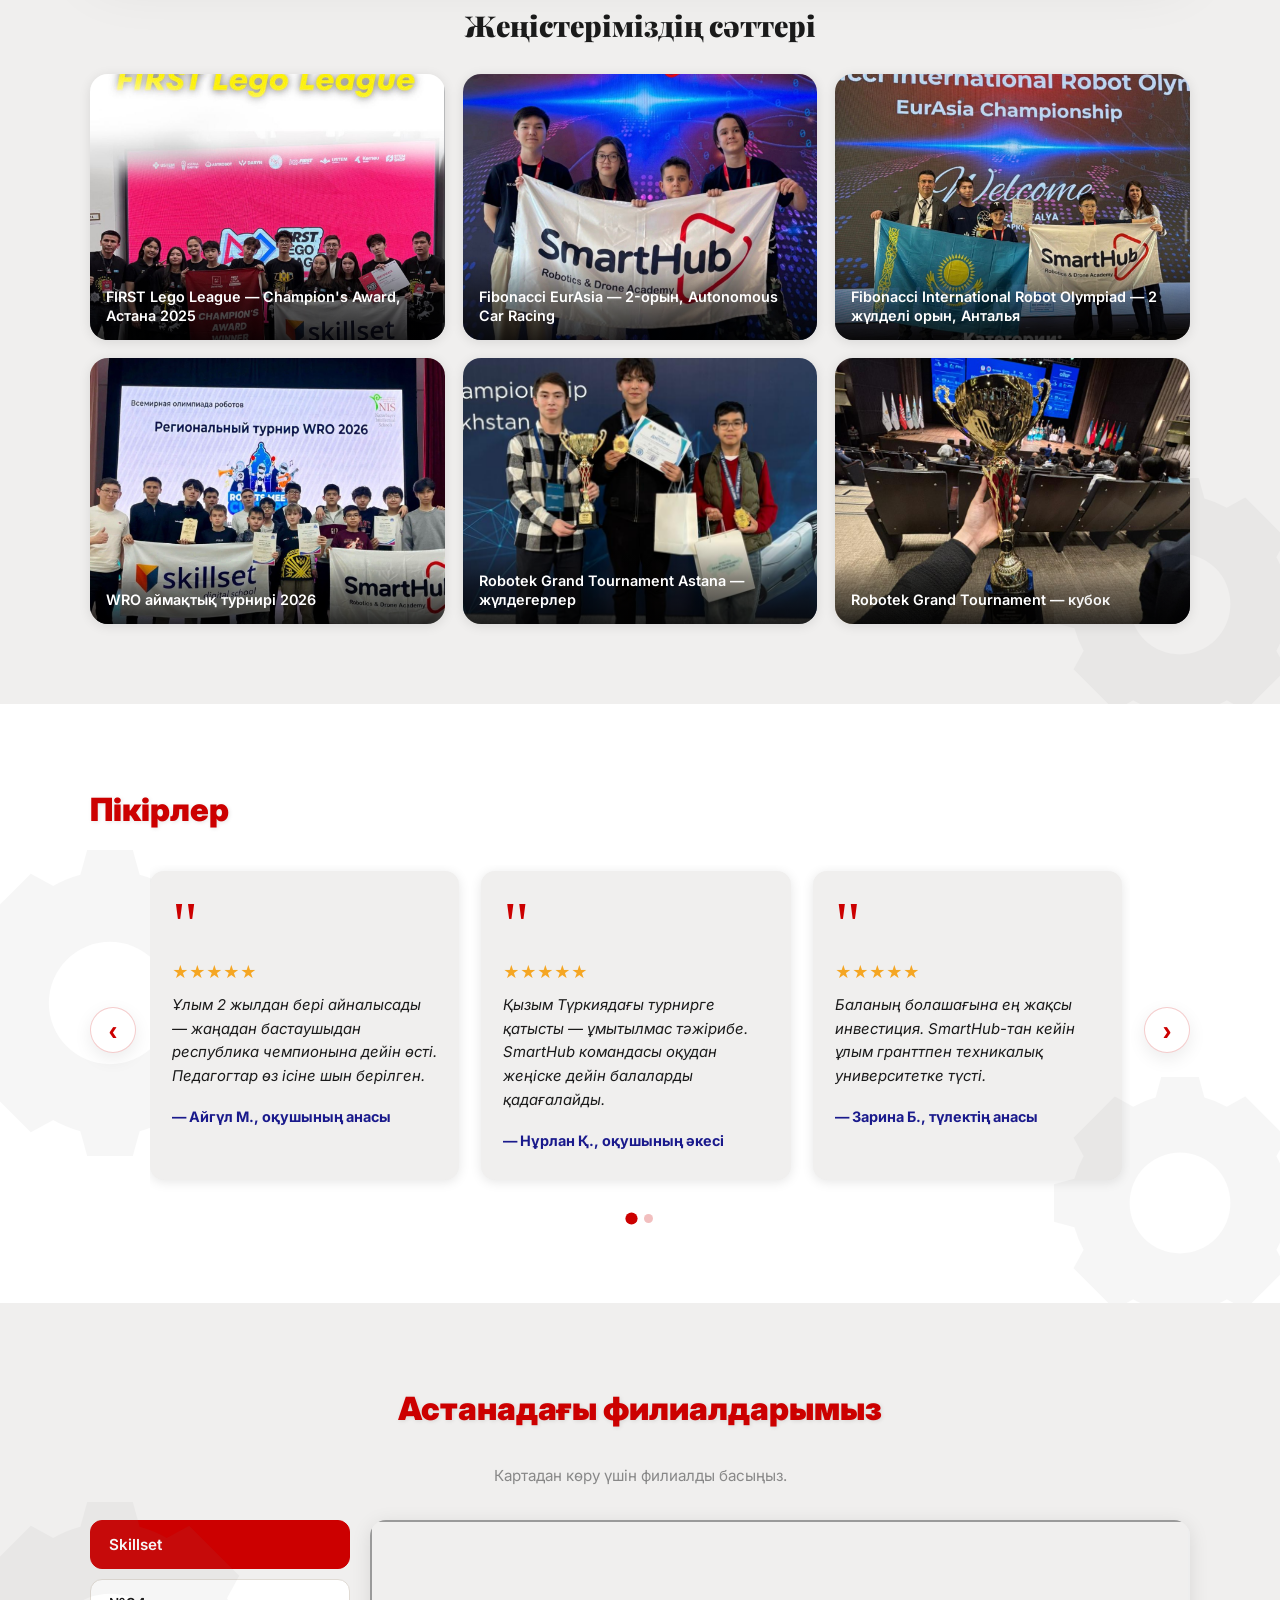
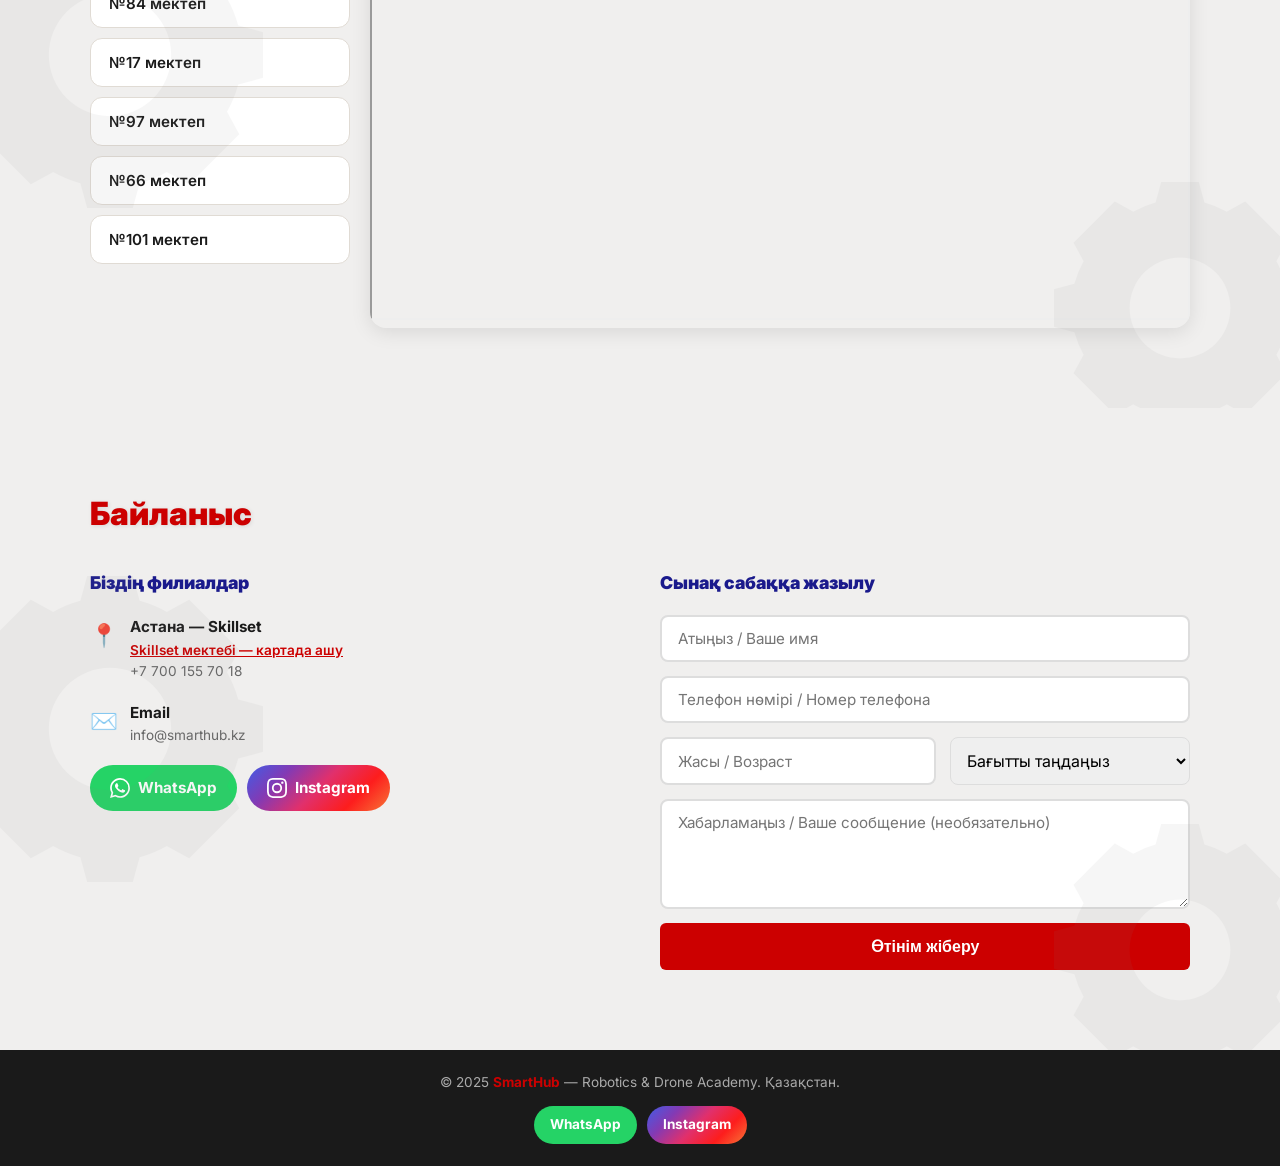
==== commit f8bc9464: "Add files via upload" ====
--- a/index.html
+++ b/index.html
@@ -120,6 +120,44 @@
         .lps-next { right:10px; }
         body.dark .lps-block { background:#222; }
         body.dark .lps-label { background:#1a1a1a; color:#ff6b6b; border-color:#333; }
+
+        /* ═══ ROBO LAYOUT: слева карточки, справа фото ════ */
+        .robo-layout { display:grid; grid-template-columns:320px 1fr; gap:28px; margin-bottom:40px; align-items:start; }
+        .track-heading { font-size:1.1rem; font-weight:900; color:var(--red); margin-bottom:16px; }
+        .robo-level-card { display:flex; align-items:center; gap:14px; background:#fff; border-radius:12px; padding:14px 16px; margin-bottom:10px; box-shadow:0 2px 10px rgba(0,0,0,.06); transition:.2s; }
+        .robo-level-card:hover { transform:translateX(4px); box-shadow:0 4px 16px rgba(0,0,0,.1); }
+        .rlc-dot { width:14px; height:14px; border-radius:50%; flex-shrink:0; }
+        .rlc-name { font-weight:900; font-size:1rem; color:var(--red); }
+        .rlc-grade { font-size:.82rem; color:#888; margin:2px 0; }
+        .rlc-desc { font-size:.82rem; color:#555; }
+        body.dark .robo-level-card { background:#222; }
+        body.dark .rlc-desc { color:#aaa; }
+        /* Photo slider */
+        .robo-photos { display:flex; flex-direction:column; gap:16px; }
+        .rp-item { border-radius:12px; overflow:hidden; background:#fff; box-shadow:0 2px 12px rgba(0,0,0,.07); }
+        .rp-label { padding:10px 14px; font-size:.85rem; font-weight:700; color:var(--red); background:#fafafa; border-bottom:1px solid #f0f0f0; }
+        .rp-slider { position:relative; height:200px; overflow:hidden; }
+        .rp-track { display:flex; height:100%; transition:transform .4s ease; }
+        .rp-track img { flex:0 0 100%; width:100%; height:100%; object-fit:cover; object-position:center 15%; }
+        .rp-btn { position:absolute; top:50%; transform:translateY(-50%); background:rgba(0,0,0,.4); color:#fff; border:none; font-size:1.4rem; width:34px; height:34px; border-radius:50%; cursor:pointer; display:flex; align-items:center; justify-content:center; z-index:2; transition:.2s; }
+        .rp-btn:hover { background:rgba(204,0,0,.7); }
+        .rp-prev { left:8px; }
+        .rp-next { right:8px; }
+        body.dark .rp-item { background:#222; }
+        body.dark .rp-label { background:#1a1a1a; border-color:#333; }
+        /* 3 columns directions */
+        .directions-3col { display:grid; grid-template-columns:repeat(3,1fr); gap:20px; margin-bottom:32px; }
+        .dir3-card { border-radius:16px; overflow:hidden; }
+        .dir3-card .flip-card-front, .dir3-card .flip-card-back { padding:24px; border-radius:16px; background:#fff; box-shadow:0 2px 14px rgba(0,0,0,.07); min-height:220px; display:flex; flex-direction:column; align-items:flex-start; gap:10px; }
+        .dir3-icon { font-size:2rem; margin-bottom:4px; }
+        .dir3-card h3 { font-size:1.05rem; font-weight:900; color:var(--red); }
+        .dir3-card p { font-size:.88rem; color:#555; line-height:1.6; flex:1; }
+        .dir3-card .flip-card-back { background:var(--red); }
+        .dir3-card .flip-card-back h3, .dir3-card .flip-card-back p { color:#fff; }
+        body.dark .dir3-card .flip-card-front { background:#222; }
+        body.dark .dir3-card p { color:#aaa; }
+        @media(max-width:900px){ .robo-layout{grid-template-columns:1fr;} .directions-3col{grid-template-columns:1fr;} }
+        @media(max-width:600px){ .directions-3col{grid-template-columns:1fr;} }
     </style>
 </head>
 <body>
@@ -413,196 +451,157 @@
         <div class="section-inner">
             <h2 class="section-title" data-kaz="Оқу бағдарламасы" data-ru="Учебная Программа" data-en="Curriculum">Оқу бағдарламасы</h2>
 
-            <div class="curriculum-grid">
-                <!-- Робототехника -->
-                <div class="track-card">
-                    <h3 data-kaz="🤖 Робототехника" data-ru="🤖 Робототехника" data-en="🤖 Robotics">🤖 Робототехника</h3>
-                    <div class="level-grid">
-                        <div class="level-card flip-card">
-                            <div class="flip-card-inner">
-                                <div class="flip-card-front">
-                                    <div class="level-icon">🟣</div>
-                                    <div class="level-name">Junior</div>
-                                    <div class="level-age" data-kaz="1–2 сынып" data-ru="1–2 класс" data-en="Grade 1–2">1–2 сынып</div>
-                                </div>
-                                <div class="flip-card-back">
-                                    <h4>Junior</h4>
-                                    <p data-kaz="Жасы: 5 жастан 2-сыныпқа дейін. Балалар LEGO Education WeDo 2.0 конструкторлары арқылы роботика әлемімен танысады. Логика, қиял мен есеп шешу дағдылары дамиды." data-ru="Возраст: от 5 лет до 2 класса. Дети знакомятся с миром робототехники через конструкторы LEGO Education WeDo 2.0. Развиваются логика, воображение и навыки решения задач." data-en="Age: from 5 years to grade 2. Children explore the world of robotics through LEGO Education WeDo 2.0. Logic, imagination and problem-solving skills develop.">Жасы: 5 жастан 2-сыныпқа дейін. Балалар LEGO Education WeDo 2.0 конструкторлары арқылы роботика әлемімен танысады.</p>
-                                </div>
-                            </div>
-                        </div>
-                        <div class="level-card flip-card">
-                            <div class="flip-card-inner">
-                                <div class="flip-card-front">
-                                    <div class="level-icon">🟢</div>
-                                    <div class="level-name">Middle</div>
-                                    <div class="level-age" data-kaz="3–4 сынып" data-ru="3–4 класс" data-en="Grade 3–4">3–4 сынып</div>
-                                </div>
-                                <div class="flip-card-back">
-                                    <h4>Middle</h4>
-                                    <p data-kaz="Жасы: 3–4 сынып. LEGO Education SPIKE Prime платформасымен жұмыс. Күрделі механизмдер, программалау және автономды роботтар жасау." data-ru="Возраст: 3–4 классы. Работа с платформой LEGO Education SPIKE Prime. Сложные механизмы, программирование и создание автономных роботов." data-en="Age: grades 3–4. Working with LEGO Education SPIKE Prime platform. Complex mechanisms, programming and autonomous robots.">Жасы: 3–4 сынып. LEGO Education SPIKE Prime платформасымен жұмыс. Күрделі механизмдер, программалау және автономды роботтар жасау.</p>
-                                </div>
-                            </div>
-                        </div>
-                        <div class="level-card flip-card">
-                            <div class="flip-card-inner">
-                                <div class="flip-card-front">
-                                    <div class="level-icon">🟡</div>
-                                    <div class="level-name">Master</div>
-                                    <div class="level-age" data-kaz="5–7 сынып" data-ru="5–7 класс" data-en="Grade 5–7">5–7 сынып</div>
-                                </div>
-                                <div class="flip-card-back">
-                                    <h4>Master</h4>
-                                    <p data-kaz="Жасы: 5–7 сынып. SPIKE Prime платформасында тереңдетілген оқыту. Күрделі жобалар, жарыстарға қатысу және нақты инженерлік есептерді шешу." data-ru="Возраст: 5–7 классы. Углублённое изучение с SPIKE Prime. Сложные проекты, участие в соревнованиях и решение реальных инженерных задач." data-en="Age: grades 5–7. Advanced study with SPIKE Prime. Complex projects, competitions and real engineering challenges.">Жасы: 5–7 сынып. SPIKE Prime платформасында тереңдетілген оқыту. Күрделі жобалар, жарыстарға қатысу.</p>
-                                </div>
-                            </div>
-                        </div>
-                        <div class="level-card flip-card">
-                            <div class="flip-card-inner">
-                                <div class="flip-card-front">
-                                    <div class="level-icon">🔴</div>
-                                    <div class="level-name">Expert</div>
-                                    <div class="level-age" data-kaz="8–10 сынып" data-ru="8–10 класс" data-en="Grade 8–10">8–10 сынып</div>
-                                </div>
-                                <div class="flip-card-back">
-                                    <h4>Expert</h4>
-                                    <p data-kaz="Жасы: 8–10 сынып. Arduino микроконтроллерлерімен жұмыс, электроника, датчиктер және IoT технологиялары. Өз жобаларын жасайды." data-ru="Возраст: 8–10 классы. Работа с Arduino, электроника, датчики и IoT. Создают собственные проекты." data-en="Age: grades 8–10. Arduino, electronics, sensors and IoT. Creating own projects.">Жасы: 8–10 сынып. Arduino микроконтроллерлерімен жұмыс, электроника, датчиктер және IoT технологиялары.</p>
-                                </div>
-                            </div>
-                        </div>
-                    </div>
-
-                <!-- ─── ФОТО ПО УРОВНЯМ ──────────────────────── -->
-                <div class="level-photo-sections">
-
-                    <div class="lps-block">
-                        <div class="lps-label">🟣 Junior — 1–2 сынып</div>
-                        <div class="lps-carousel" id="lps-junior">
-                            <div class="lps-track">
+            <!-- ═══ РОБОТОТЕХНИКА: слева карточки, справа фото ═══ -->
+            <div class="robo-layout">
+                <!-- ЛЕВАЯ: карточки уровней -->
+                <div class="robo-levels">
+                    <h3 class="track-heading">🤖 <span data-kaz="Робототехника" data-ru="Робототехника" data-en="Robotics">Робототехника</span></h3>
+
+                    <div class="robo-level-card">
+                        <div class="rlc-dot" style="background:#8B5CF6"></div>
+                        <div class="rlc-info">
+                            <div class="rlc-name">Junior</div>
+                            <div class="rlc-grade" data-kaz="1–2 сынып" data-ru="1–2 класс" data-en="Grade 1–2">1–2 сынып</div>
+                            <div class="rlc-desc" data-kaz="LEGO WeDo 2.0 — алғашқы роботтар" data-ru="LEGO WeDo 2.0 — первые роботы" data-en="LEGO WeDo 2.0 — first robots">LEGO WeDo 2.0 — алғашқы роботтар</div>
+                        </div>
+                    </div>
+
+                    <div class="robo-level-card">
+                        <div class="rlc-dot" style="background:#10B981"></div>
+                        <div class="rlc-info">
+                            <div class="rlc-name">Middle</div>
+                            <div class="rlc-grade" data-kaz="3–4 сынып" data-ru="3–4 класс" data-en="Grade 3–4">3–4 сынып</div>
+                            <div class="rlc-desc" data-kaz="LEGO SPIKE Prime — автономды роботтар" data-ru="LEGO SPIKE Prime — автономные роботы" data-en="LEGO SPIKE Prime — autonomous robots">LEGO SPIKE Prime — автономды роботтар</div>
+                        </div>
+                    </div>
+
+                    <div class="robo-level-card">
+                        <div class="rlc-dot" style="background:#F59E0B"></div>
+                        <div class="rlc-info">
+                            <div class="rlc-name">Master</div>
+                            <div class="rlc-grade" data-kaz="5–7 сынып" data-ru="5–7 класс" data-en="Grade 5–7">5–7 сынып</div>
+                            <div class="rlc-desc" data-kaz="SPIKE Prime — жарыстарға дайындық" data-ru="SPIKE Prime — подготовка к соревнованиям" data-en="SPIKE Prime — competition prep">SPIKE Prime — жарыстарға дайындық</div>
+                        </div>
+                    </div>
+
+                    <div class="robo-level-card">
+                        <div class="rlc-dot" style="background:#EF4444"></div>
+                        <div class="rlc-info">
+                            <div class="rlc-name">Expert</div>
+                            <div class="rlc-grade" data-kaz="8–10 сынып" data-ru="8–10 класс" data-en="Grade 8–10">8–10 сынып</div>
+                            <div class="rlc-desc" data-kaz="Arduino, IoT, халықаралық жарыстар" data-ru="Arduino, IoT, международные соревнования" data-en="Arduino, IoT, international competitions">Arduino, IoT, халықаралық жарыстар</div>
+                        </div>
+                    </div>
+                </div>
+
+                <!-- ПРАВАЯ: фото по уровням -->
+                <div class="robo-photos">
+                    <div class="rp-item">
+                        <div class="rp-label">🟣 Junior — 1–2 сынып</div>
+                        <div class="rp-slider" id="rp-junior">
+                            <div class="rp-track">
                                 <img src="junior1.jpg" alt="Junior 1" />
                                 <img src="junior2.jpg" alt="Junior 2" />
                                 <img src="junior3.jpg" alt="Junior 3" />
                                 <img src="junior4.jpg" alt="Junior 4" />
                             </div>
-                            <button class="lps-btn lps-prev" onclick="lpsNav('junior',-1)">‹</button>
-                            <button class="lps-btn lps-next" onclick="lpsNav('junior',1)">›</button>
-                        </div>
-                    </div>
-
-                    <div class="lps-block">
-                        <div class="lps-label">🟢 Middle — 3–4 сынып</div>
-                        <div class="lps-carousel" id="lps-middle">
-                            <div class="lps-track">
+                            <button class="rp-btn rp-prev" onclick="rpNav('junior',-1)">‹</button>
+                            <button class="rp-btn rp-next" onclick="rpNav('junior',1)">›</button>
+                        </div>
+                    </div>
+                    <div class="rp-item">
+                        <div class="rp-label">🟢 Middle — 3–4 сынып</div>
+                        <div class="rp-slider" id="rp-middle">
+                            <div class="rp-track">
                                 <img src="middle1.jpg" alt="Middle 1" />
                                 <img src="middle2.jpg" alt="Middle 2" />
                                 <img src="middle3.jpg" alt="Middle 3" />
                                 <img src="middle4.jpg" alt="Middle 4" />
                             </div>
-                            <button class="lps-btn lps-prev" onclick="lpsNav('middle',-1)">‹</button>
-                            <button class="lps-btn lps-next" onclick="lpsNav('middle',1)">›</button>
-                        </div>
-                    </div>
-
-                    <div class="lps-block">
-                        <div class="lps-label">🟡 Master — 5–7 сынып</div>
-                        <div class="lps-carousel" id="lps-master">
-                            <div class="lps-track">
+                            <button class="rp-btn rp-prev" onclick="rpNav('middle',-1)">‹</button>
+                            <button class="rp-btn rp-next" onclick="rpNav('middle',1)">›</button>
+                        </div>
+                    </div>
+                    <div class="rp-item">
+                        <div class="rp-label">🟡 Master — 5–7 сынып</div>
+                        <div class="rp-slider" id="rp-master">
+                            <div class="rp-track">
                                 <img src="master1.jpg" alt="Master 1" />
                                 <img src="master2.jpg" alt="Master 2" />
                                 <img src="master3.jpg" alt="Master 3" />
                                 <img src="master4.jpg" alt="Master 4" />
                             </div>
-                            <button class="lps-btn lps-prev" onclick="lpsNav('master',-1)">‹</button>
-                            <button class="lps-btn lps-next" onclick="lpsNav('master',1)">›</button>
-                        </div>
-                    </div>
-
-                    <div class="lps-block">
-                        <div class="lps-label">🔴 Expert — 8–10 сынып</div>
-                        <div class="lps-carousel" id="lps-expert">
-                            <div class="lps-track">
+                            <button class="rp-btn rp-prev" onclick="rpNav('master',-1)">‹</button>
+                            <button class="rp-btn rp-next" onclick="rpNav('master',1)">›</button>
+                        </div>
+                    </div>
+                    <div class="rp-item">
+                        <div class="rp-label">🔴 Expert — 8–10 сынып</div>
+                        <div class="rp-slider" id="rp-expert">
+                            <div class="rp-track">
                                 <img src="expert1.jpg" alt="Expert 1" />
                                 <img src="expert2.jpg" alt="Expert 2" />
                                 <img src="expert3.jpg" alt="Expert 3" />
                                 <img src="expert4.jpg" alt="Expert 4" />
                             </div>
-                            <button class="lps-btn lps-prev" onclick="lpsNav('expert',-1)">‹</button>
-                            <button class="lps-btn lps-next" onclick="lpsNav('expert',1)">›</button>
-                        </div>
-                    </div>
-
-                </div>
-                </div>
-
-                <!-- Направления -->
-                <div class="directions-column">
-                <div class="track-card flip-card">
+                            <button class="rp-btn rp-prev" onclick="rpNav('expert',-1)">‹</button>
+                            <button class="rp-btn rp-next" onclick="rpNav('expert',1)">›</button>
+                        </div>
+                    </div>
+                </div>
+            </div>
+
+            <!-- ═══ ОСТАЛЬНЫЕ НАПРАВЛЕНИЯ: 3 колонки ═══ -->
+            <div class="directions-3col">
+
+                <div class="dir3-card flip-card">
                     <div class="flip-card-inner">
                         <div class="flip-card-front">
-                            <h3 data-kaz="🚁 Дрондар" data-ru="🚁 Дроны" data-en="🚁 Drones">🚁 Дрондар</h3>
-                            <p class="track-desc-front" data-kaz="SmartHub-тегі дрон бағыты — практикалық жаттығулар, пилоттау және дрон-футбол жарыстарына қатысуға дайындық." data-ru="Направление дронов в SmartHub — практические тренировки, пилотирование и подготовка к участию в соревнованиях по дрон-футболу." data-en="The drone direction at SmartHub — practical training, piloting and preparation for drone football competitions.">SmartHub-тегі дрон бағыты — практикалық жаттығулар, пилоттау және дрон-футбол жарыстарына қатысуға дайындық.</p>
+                            <div class="dir3-icon">🚁</div>
+                            <h3 data-kaz="Дрондар" data-ru="Дроны" data-en="Drones">Дрондар</h3>
+                            <p data-kaz="Практикалық жаттығулар, пилоттау және дрон-футбол жарыстарына дайындық." data-ru="Практические тренировки, пилотирование и подготовка к соревнованиям по дрон-футболу." data-en="Practical training, piloting and drone football competition prep.">Практикалық жаттығулар, пилоттау және дрон-футбол жарыстарына дайындық.</p>
                             <button class="flip-button" type="button" data-kaz="Толығырақ" data-ru="Подробнее" data-en="More">Толығырақ</button>
-                            <p class="flip-hint" data-kaz="Толығырақ көру үшін курсорды апарыңыз немесе басыңыз." data-ru="Наведите курсор или нажмите, чтобы увидеть подробности." data-en="Hover or tap to see details.">Толығырақ көру үшін курсорды апарыңыз немесе басыңыз.</p>
+                            <p class="flip-hint" data-kaz="Толығырақ көру үшін курсорды апарыңыз немесе басыңыз." data-ru="Наведите курсор или нажмите." data-en="Hover or tap for details.">Толығырақ көру үшін курсорды апарыңыз немесе басыңыз.</p>
                         </div>
                         <div class="flip-card-back">
                             <h3 data-kaz="«Дрондарды басқару» бағыты" data-ru="Направление «Управление дронами»" data-en="Drone Control Direction">«Дрондарды басқару» бағыты</h3>
-                            <p data-kaz="SmartHub-тегі дрон бағыты — оқушылар пилоттау дағдыларын меңгеретін және дрон-футбол жарыстарына қатысуға дайындалатын практикалық жаттығулар жүйесі." data-ru="Направление дронов в SmartHub — система практических тренировок, где ученики осваивают навыки пилотирования и готовятся к участию в соревнованиях по дрон-футболу." data-en="The drone direction at SmartHub is a system of practical training where students master piloting skills and prepare for drone football competitions.">SmartHub-тегі дрон бағыты — оқушылар пилоттау дағдыларын меңгеретін және дрон-футбол жарыстарына қатысуға дайындалатын практикалық жаттығулар жүйесі.</p>
-                            <p data-kaz="Оқыту іріктеу кезеңінен басталады, ол алғашқы үш айда жүреді. Осы уақытта балалар дрондардың құрылысымен танысады, қауіпсіздік ережелерін үйренеді және ұшатын аппараттарды басқарудың негізгі дағдыларын алады." data-ru="Обучение начинается с отборочного этапа, который длится первые три месяца. За это время дети знакомятся с устройством дронов, изучают правила безопасности и получают базовые навыки управления." data-en="Training begins with a selection stage lasting the first three months. Children learn about drone structure, safety rules and get basic piloting skills.">Оқыту іріктеу кезеңінен басталады — алғашқы үш ай. Осы уақытта балалар дрондардың құрылысымен танысады, қауіпсіздік ережелерін үйренеді.</p>
-                            <p data-kaz="Жаттығулар кезінде оқушылар:" data-ru="Во время тренировок ученики:" data-en="During training students:">Жаттығулар кезінде оқушылар:</p>
-                            <ul>
-                                <li data-kaz="дрондарды пилоттаудың негіздерін үйренеді;" data-ru="изучают основы пилотирования дронов;" data-en="learn the basics of drone piloting;">дрондарды пилоттаудың негіздерін үйренеді;</li>
-                                <li data-kaz="реакция жылдамдығы мен қозғалыс координациясын дамытады;" data-ru="развивают скорость реакции и координацию движений;" data-en="develop reaction speed and coordination;">реакция жылдамдығы мен қозғалыс координациясын дамытады;</li>
-                                <li data-kaz="зейін шоғырлануын жақсартады;" data-ru="улучшают концентрацию внимания;" data-en="improve concentration;">зейін шоғырлануын жақсартады;</li>
-                                <li data-kaz="командалық өзара әрекетті меңгереді;" data-ru="осваивают командное взаимодействие;" data-en="master team interaction;">командалық өзара әрекетті меңгереді;</li>
-                                <li data-kaz="дрон-футбол жарыстарына дайындалады." data-ru="готовятся к участию в соревнованиях по дрон-футболу." data-en="prepare for drone football competitions.">дрон-футбол жарыстарына дайындалады.</li>
-                            </ul>
-                        </div>
-                    </div>
-                </div>
-
-                <div class="track-card flip-card">
+                            <p data-kaz="Оқушылар пилоттау дағдыларын меңгереді, қауіпсіздік ережелерін үйренеді және дрон-футбол жарыстарына дайындалады." data-ru="Ученики осваивают навыки пилотирования, изучают правила безопасности и готовятся к соревнованиям по дрон-футболу." data-en="Students master piloting skills, learn safety rules and prepare for drone football competitions.">Оқушылар пилоттау дағдыларын меңгереді, қауіпсіздік ережелерін үйренеді және дрон-футбол жарыстарына дайындалады.</p>
+                        </div>
+                    </div>
+                </div>
+
+                <div class="dir3-card flip-card">
                     <div class="flip-card-inner">
                         <div class="flip-card-front">
-                            <h3 data-kaz="⚽ Дрон-футбол" data-ru="⚽ Дрон-футбол" data-en="⚽ Drone Football">⚽ Дрон-футбол</h3>
-                            <p class="track-desc-front" data-kaz="Стратегияны, реакция жылдамдығын және командалық жұмысты дамытатын заманауи технологиялық спорт." data-ru="Современный технологический спорт, развивающий стратегию, скорость реакции и командную работу." data-en="Modern tech sport developing strategy, reaction speed and teamwork.">Стратегияны, реакция жылдамдығын және командалық жұмысты дамытатын заманауи технологиялық спорт.</p>
+                            <div class="dir3-icon">⚽</div>
+                            <h3 data-kaz="Дрон-футбол" data-ru="Дрон-футбол" data-en="Drone Football">Дрон-футбол</h3>
+                            <p data-kaz="Стратегияны, реакция жылдамдығын және командалық жұмысты дамытатын заманауи технологиялық спорт." data-ru="Современный технологический спорт, развивающий стратегию, скорость реакции и командную работу." data-en="Modern tech sport developing strategy, reaction speed and teamwork.">Стратегияны, реакция жылдамдығын және командалық жұмысты дамытатын заманауи технологиялық спорт.</p>
                             <button class="flip-button" type="button" data-kaz="Толығырақ" data-ru="Подробнее" data-en="More">Толығырақ</button>
-                            <p class="flip-hint" data-kaz="Толығырақ көру үшін курсорды апарыңыз немесе басыңыз." data-ru="Наведите курсор или нажмите, чтобы увидеть подробности." data-en="Hover or tap to see details.">Толығырақ көру үшін курсорды апарыңыз немесе басыңыз.</p>
+                            <p class="flip-hint" data-kaz="Толығырақ көру үшін курсорды апарыңыз немесе басыңыз." data-ru="Наведите курсор или нажмите." data-en="Hover or tap for details.">Толығырақ көру үшін курсорды апарыңыз немесе басыңыз.</p>
                         </div>
                         <div class="flip-card-back">
                             <h3 data-kaz="Дрон-футбол" data-ru="Дрон-футбол" data-en="Drone Football">Дрон-футбол</h3>
-                            <p data-kaz="Дрон-футбол — команда арнайы дрондарды басқаратын және ауа кеңістігінде ойын тапсырмаларын орындайтын заманауи технологиялық спорт түрі. Бұл формат технологияларды, спортты, стратегиялық ойлауды және командалық жұмысты біріктіреді." data-ru="Дрон-футбол — современный технологический вид спорта, в котором команды управляют специальными дронами и выполняют игровые задачи в воздушном пространстве." data-en="Drone football is a modern tech sport where teams control special drones and complete game tasks in the airspace.">Дрон-футбол — команда арнайы дрондарды басқаратын және ауа кеңістігінде ойын тапсырмаларын орындайтын заманауи технологиялық спорт түрі.</p>
-                            <p data-kaz="Оқушы алатын нәрсе:" data-ru="Что получает ученик:" data-en="What the student gets:">Оқушы алатын нәрсе:</p>
-                            <ul>
-                                <li data-kaz="дрон басқарудың сенімді дағдылары;" data-ru="уверенные навыки управления дроном;" data-en="confident drone control skills;">дрон басқарудың сенімді дағдылары;</li>
-                                <li data-kaz="зейін, реакция және кеңістіктік ойлаудың дамуы;" data-ru="развитие внимания, реакции и пространственного мышления;" data-en="development of attention, reaction and spatial thinking;">зейін, реакция және кеңістіктік ойлаудың дамуы;</li>
-                                <li data-kaz="командалық жұмыс тәжірибесі;" data-ru="опыт командной работы;" data-en="teamwork experience;">командалық жұмыс тәжірибесі;</li>
-                                <li data-kaz="спорт және технологиялық жарыстарға қатысу." data-ru="участие в спортивных и технологических соревнованиях." data-en="participation in sports and tech competitions.">спорт және технологиялық жарыстарға қатысу.</li>
-                            </ul>
-                        </div>
-                    </div>
-                </div>
-
-                <div class="track-card flip-card">
+                            <p data-kaz="Команда арнайы дрондарды басқаратын ойын. Технологиялар, спорт және командалық жұмыс бірігеді." data-ru="Игра, в которой команды управляют специальными дронами. Технологии, спорт и командная работа в одном." data-en="A game where teams control special drones. Technology, sport and teamwork combined.">Команда арнайы дрондарды басқаратын ойын. Технологиялар, спорт және командалық жұмыс бірігеді.</p>
+                        </div>
+                    </div>
+                </div>
+
+                <div class="dir3-card flip-card">
                     <div class="flip-card-inner">
                         <div class="flip-card-front">
-                            <h3 data-kaz="🏆 Спорттық RBT" data-ru="🏆 Спортивная RBT" data-en="🏆 Sports RBT">🏆 Спорттық RBT</h3>
-                            <p class="track-desc-front" data-kaz="RBT — бұл роботика жарыстарында өз күшін сынағысы келетін оқушыларға арналған бағыт." data-ru="RBT — это направление для учеников, которые хотят выйти за рамки обычных занятий и попробовать свои силы в соревнованиях по робототехнике." data-en="RBT is a direction for students who want to go beyond regular classes and try their hand at robotics competitions.">RBT — бұл роботика жарыстарында өз күшін сынағысы келетін оқушыларға арналған бағыт.</p>
+                            <div class="dir3-icon">🏆</div>
+                            <h3 data-kaz="Спорттық RBT" data-ru="Спортивная RBT" data-en="Sports RBT">Спорттық RBT</h3>
+                            <p data-kaz="Роботика жарыстарында өз күшін сынағысы келетін оқушыларға арналған бағыт." data-ru="Направление для учеников, которые хотят попробовать свои силы в соревнованиях по робототехнике." data-en="Direction for students who want to compete in robotics tournaments.">Роботика жарыстарында өз күшін сынағысы келетін оқушыларға арналған бағыт.</p>
                             <button class="flip-button" type="button" data-kaz="Толығырақ" data-ru="Подробнее" data-en="More">Толығырақ</button>
-                            <p class="flip-hint" data-kaz="Толығырақ көру үшін курсорды апарыңыз немесе басыңыз." data-ru="Наведите курсор или нажмите, чтобы увидеть подробности." data-en="Hover or tap to see details.">Толығырақ көру үшін курсорды апарыңыз немесе басыңыз.</p>
+                            <p class="flip-hint" data-kaz="Толығырақ көру үшін курсорды апарыңыз немесе басыңыз." data-ru="Наведите курсор или нажмите." data-en="Hover or tap for details.">Толығырақ көру үшін курсорды апарыңыз немесе басыңыз.</p>
                         </div>
                         <div class="flip-card-back">
-                            <h3 data-kaz="RBT" data-ru="RBT" data-en="RBT">RBT</h3>
-                            <p data-kaz="RBT — қалалық, республикалық және халықаралық турнирлерге командаларды дайындауға бағытталған жаттығулар. Қатысушылар роботтарды жинап программалауды ғана емес, шектеулі уақыт жағдайында тиімді инженерлік шешімдер табуды үйренеді." data-ru="RBT направлен на подготовку команд к городским, республиканским и международным турнирам. Участники учатся не только собирать роботов, но и находить инженерные решения." data-en="RBT is aimed at preparing teams for city, national and international tournaments. Participants learn not only to build robots but to find engineering solutions.">RBT — қалалық, республикалық және халықаралық турнирлерге командаларды дайындауға бағытталған жаттығулар.</p>
-                            <p data-kaz="Жаттығулар кезінде оқушылар:" data-ru="Во время тренировок ученики:" data-en="During training students:">Жаттығулар кезінде оқушылар:</p>
-                            <ul>
-                                <li data-kaz="роботтардың конструкцияларын жобалайды;" data-ru="проектируют и совершенствуют конструкции роботов;" data-en="design and improve robot structures;">роботтардың конструкцияларын жобалайды;</li>
-                                <li data-kaz="программалау дағдыларын дамытады;" data-ru="развивают навыки программирования и автоматизации;" data-en="develop programming and automation skills;">программалау дағдыларын дамытады;</li>
-                                <li data-kaz="жарыстарға дайындалады." data-ru="готовятся к выступлениям на соревнованиях." data-en="prepare for competitions.">жарыстарға дайындалады.</li>
-                            </ul>
-                        </div>
-                    </div>
-                </div>
-                </div>
+                            <h3>RBT</h3>
+                            <p data-kaz="Қалалық, республикалық және халықаралық турнирлерге командаларды дайындау. Жобалау, программалау және жарыстарда жеңіске жету." data-ru="Подготовка команд к городским, республиканским и международным турнирам. Проектирование, программирование и победы." data-en="Preparing teams for city, national and international tournaments. Design, programming and winning.">Қалалық, республикалық және халықаралық турнирлерге командаларды дайындау. Жобалау, программалау және жарыстарда жеңіске жету.</p>
+                        </div>
+                    </div>
+                </div>
+
             </div>
 
             <div class="pricing-box">
@@ -1195,6 +1194,18 @@
         track.style.transform = `translateX(-${lpsIdx[level] * 100}%)`;
     }
 
+
+    // ── Robo photo sliders ────────────────────────────────
+    const rpIdx = { junior:0, middle:0, master:0, expert:0 };
+    function rpNav(level, dir) {
+        const slider = document.getElementById('rp-' + level);
+        if (!slider) return;
+        const track = slider.querySelector('.rp-track');
+        const imgs = track.querySelectorAll('img');
+        rpIdx[level] = (rpIdx[level] + dir + imgs.length) % imgs.length;
+        track.style.transform = `translateX(-${rpIdx[level] * 100}%)`;
+    }
+
     </script>
 </body>
 </html>
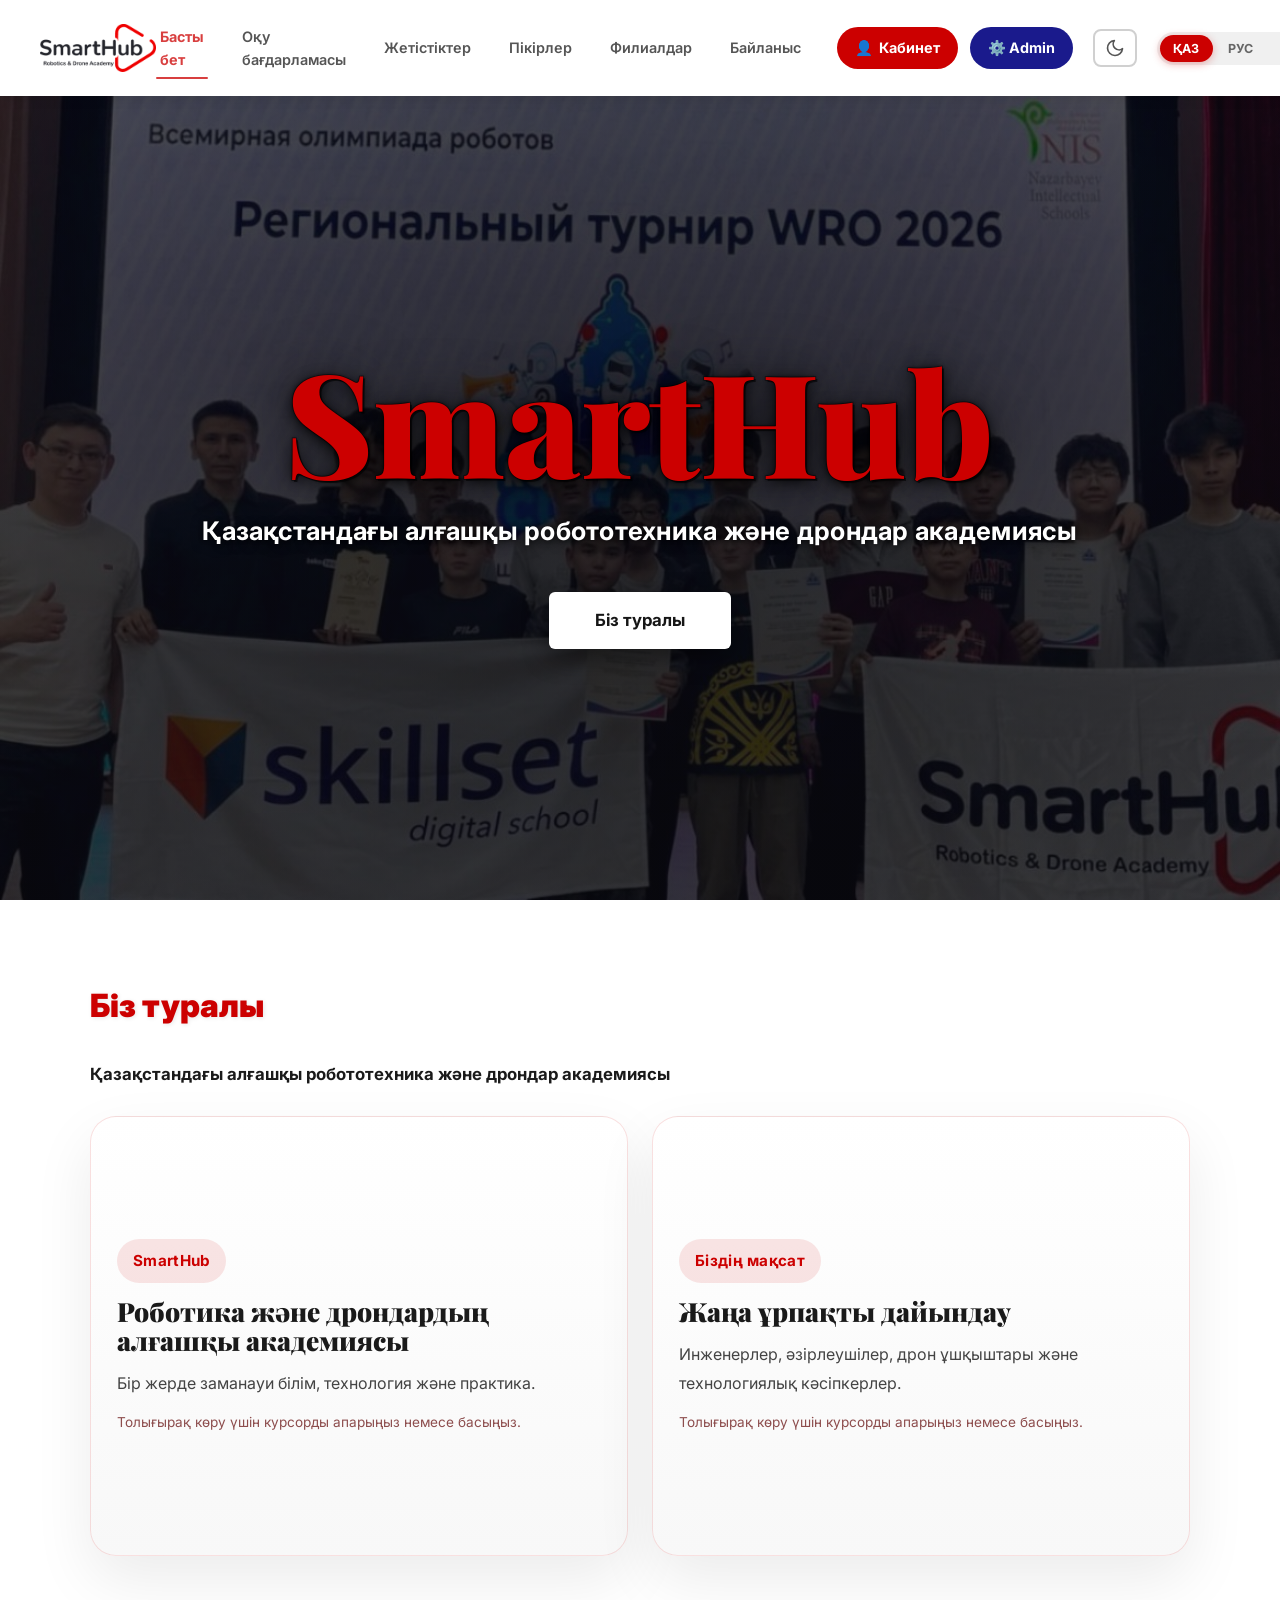
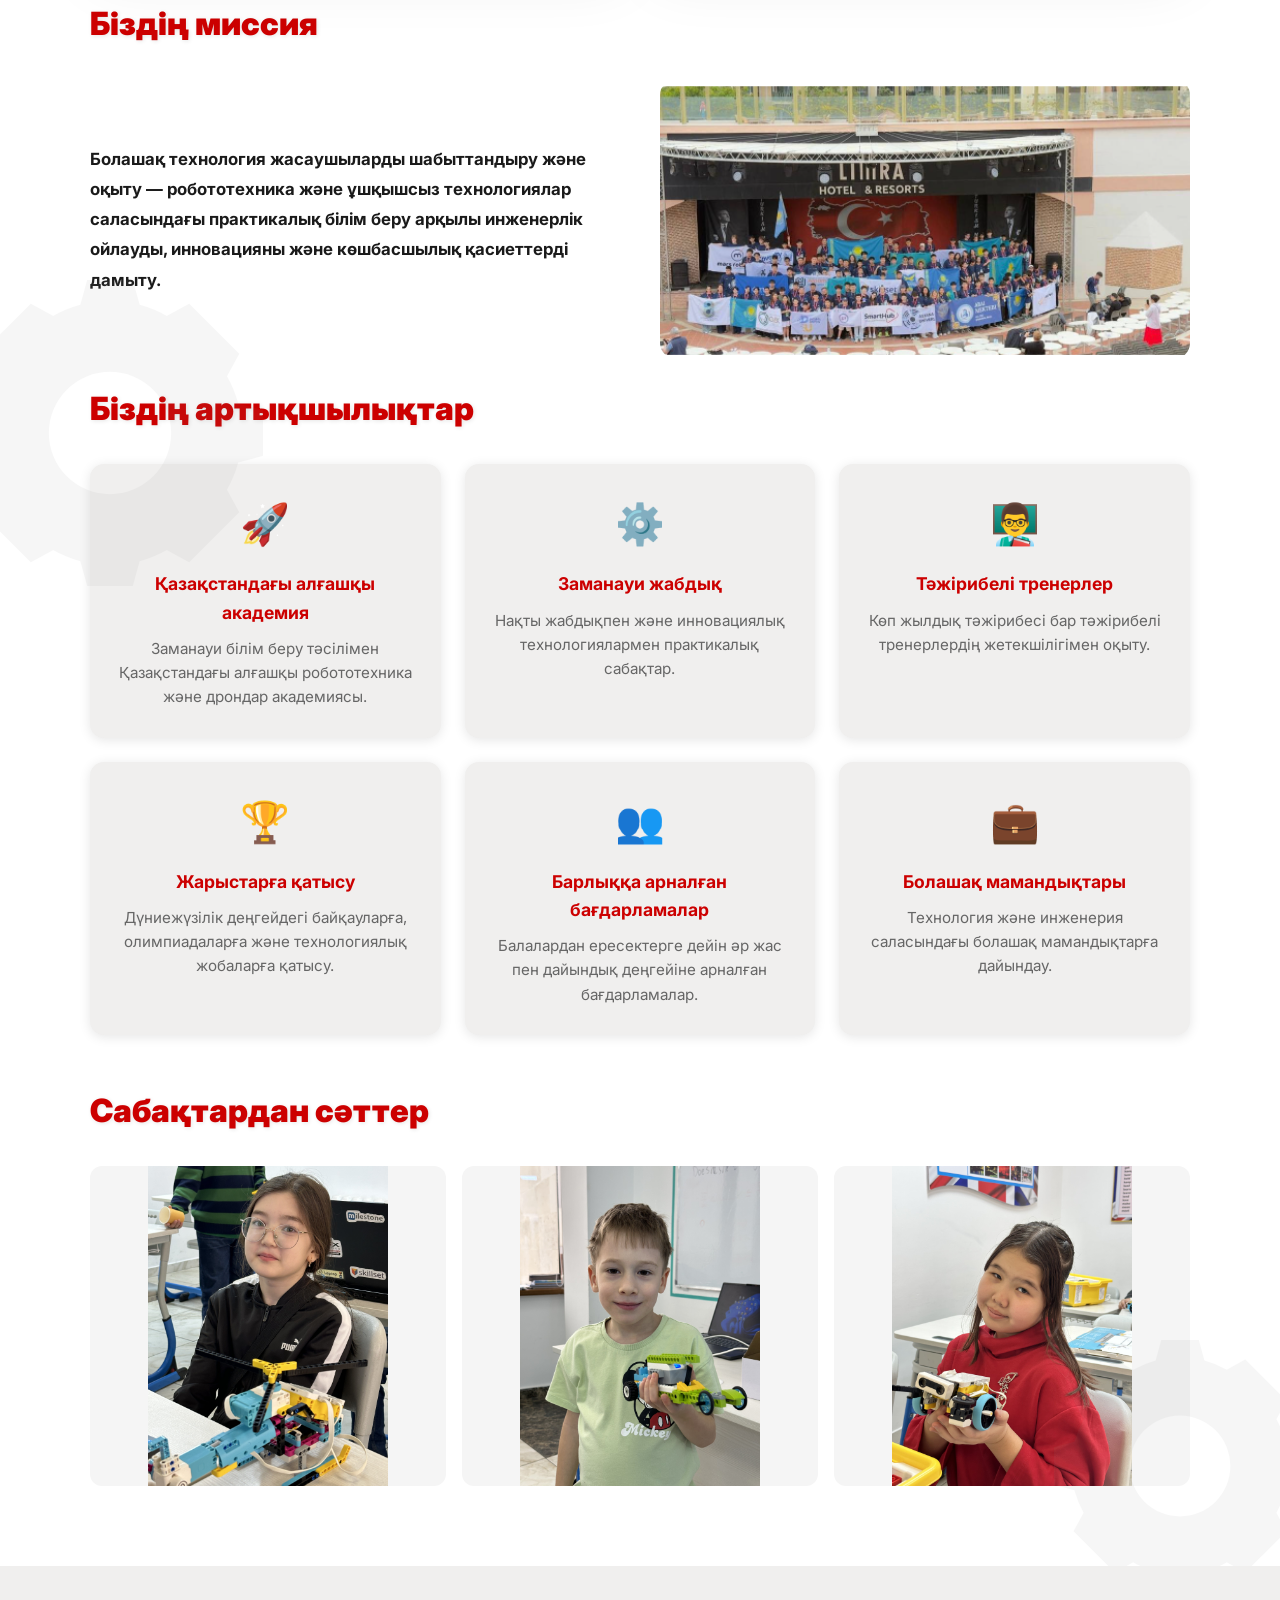
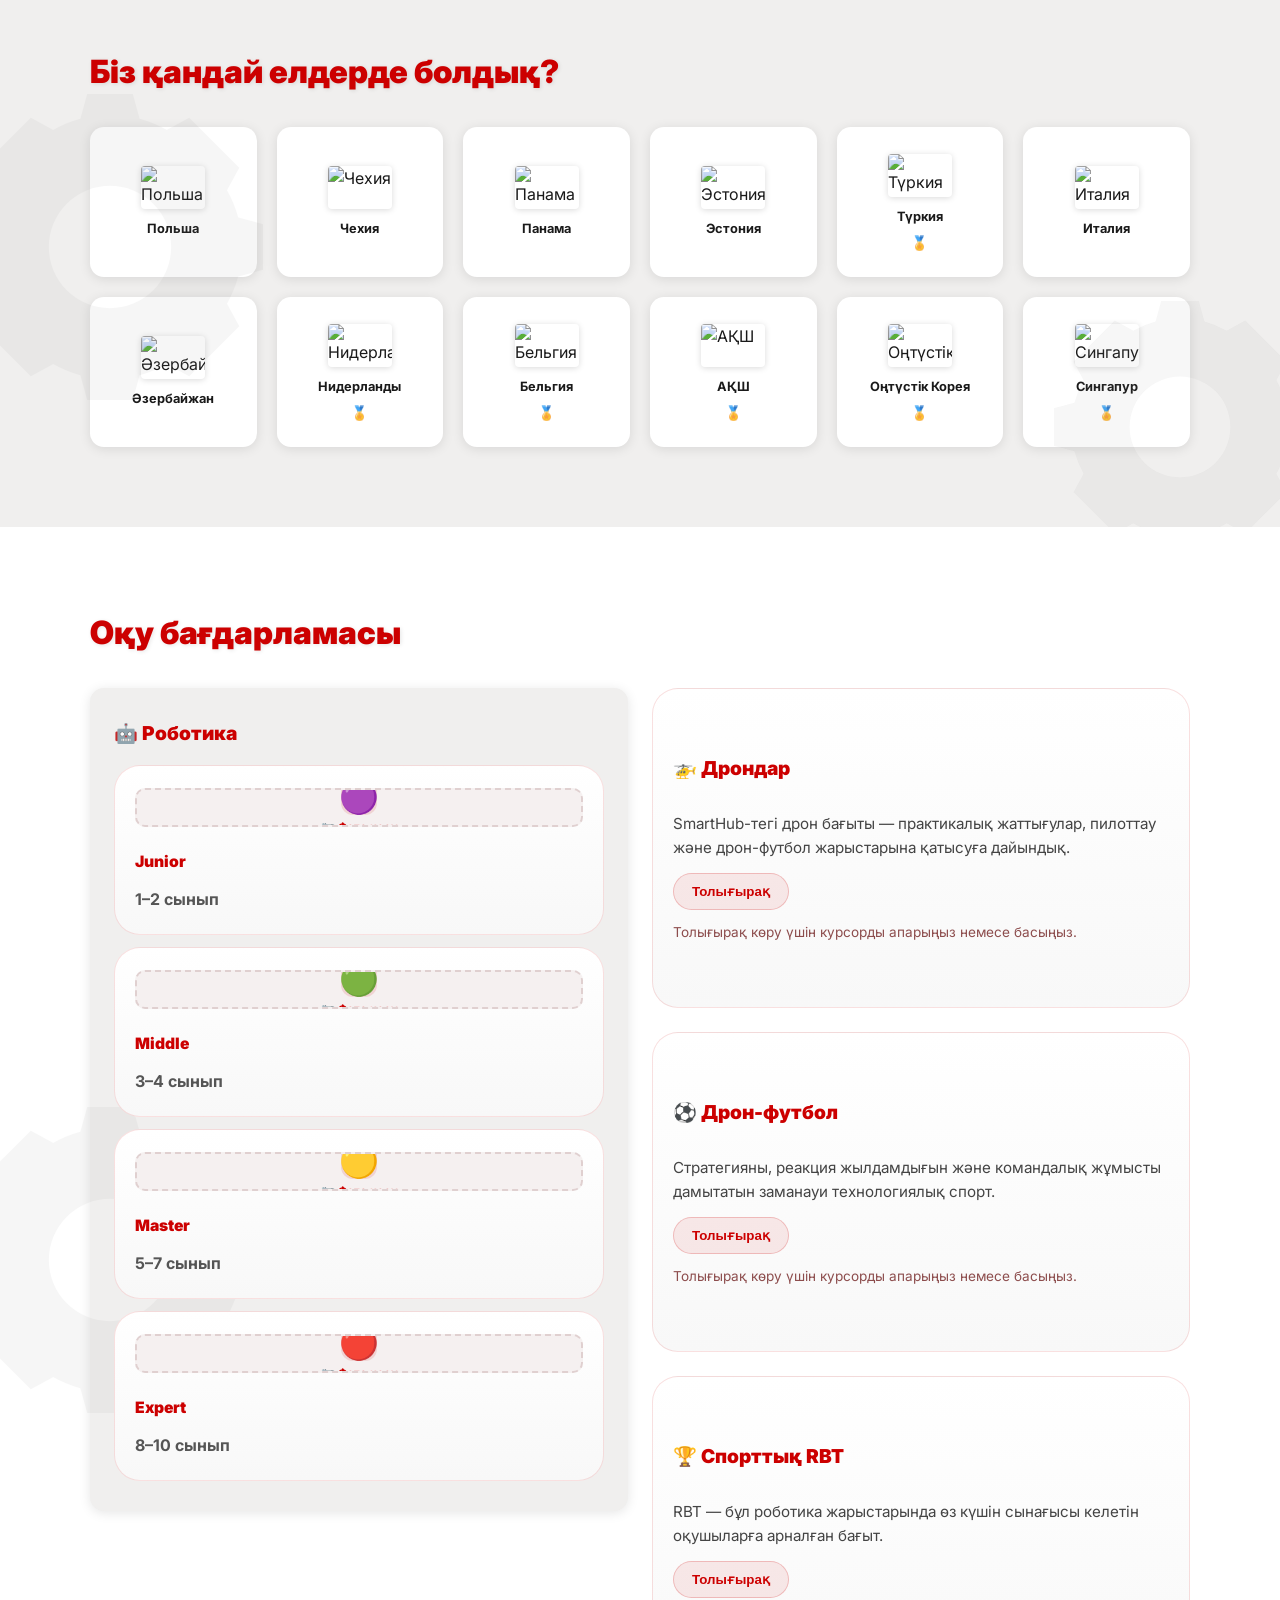
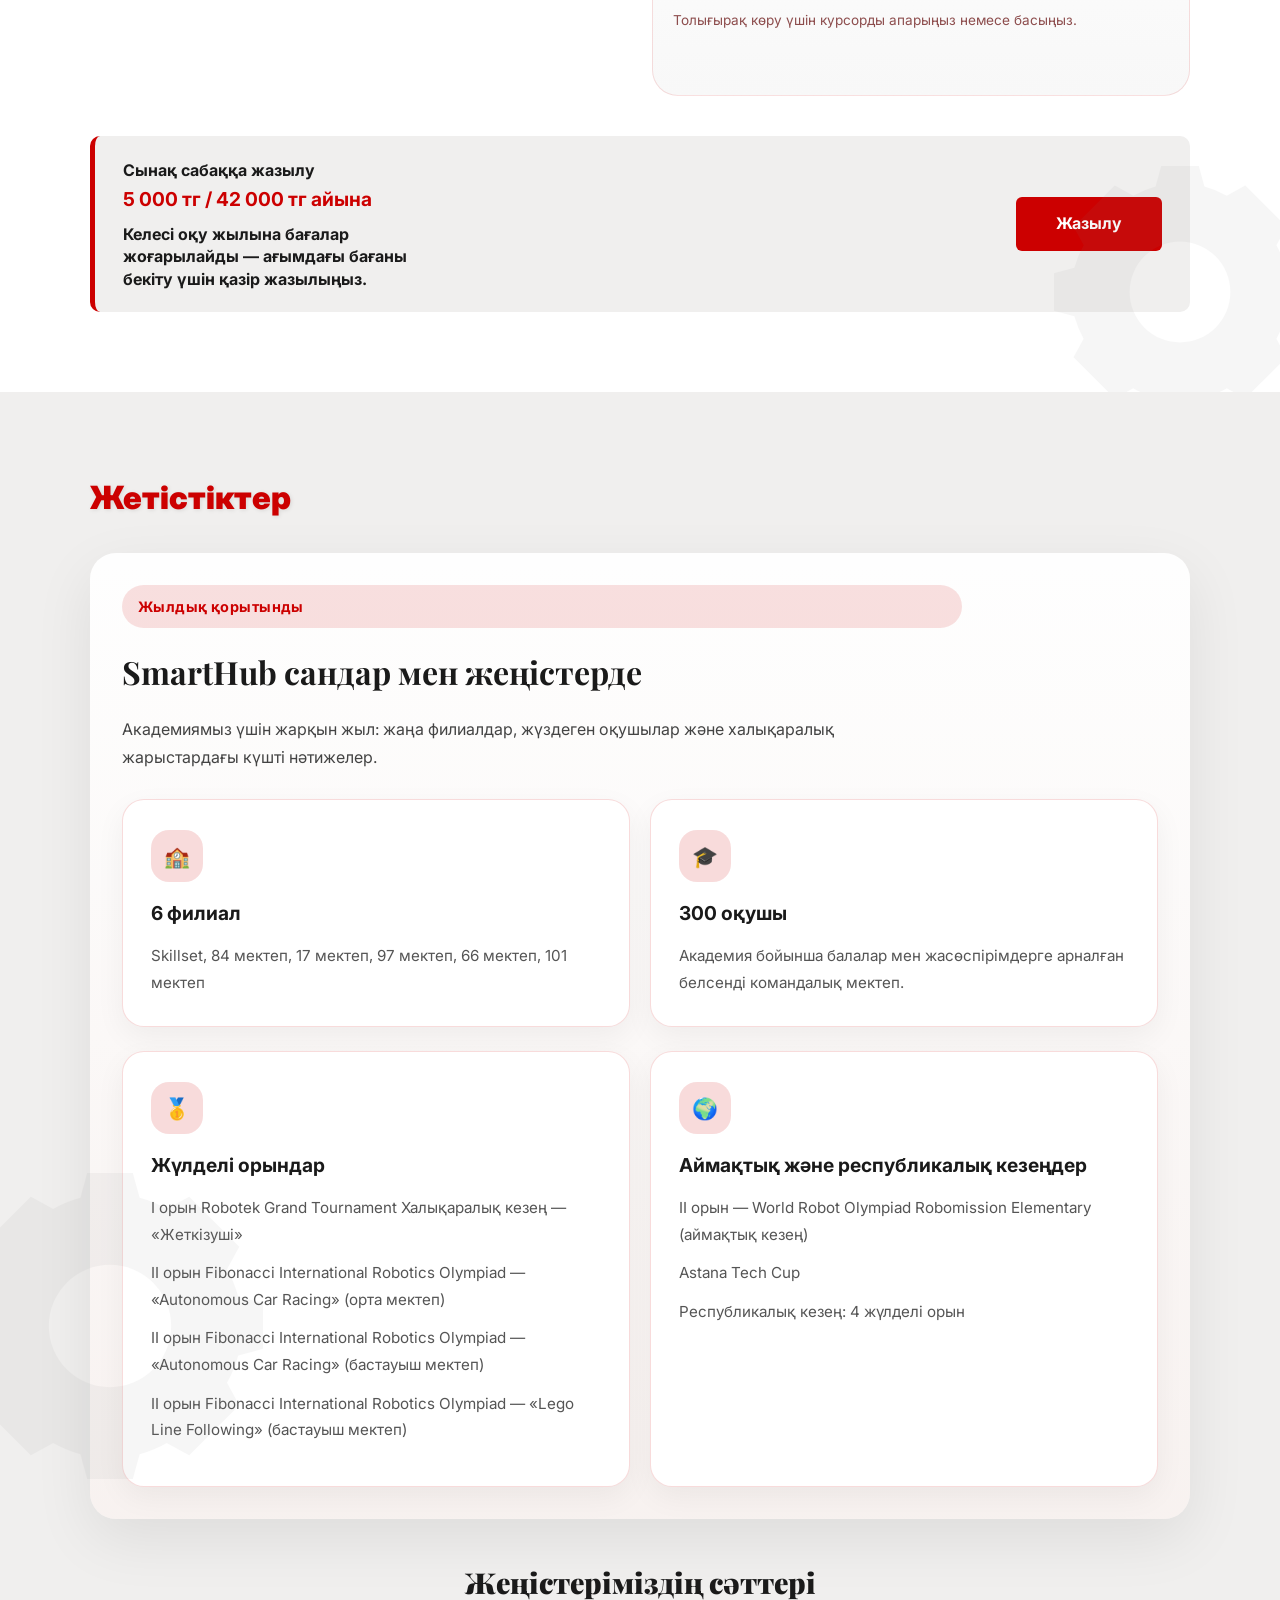
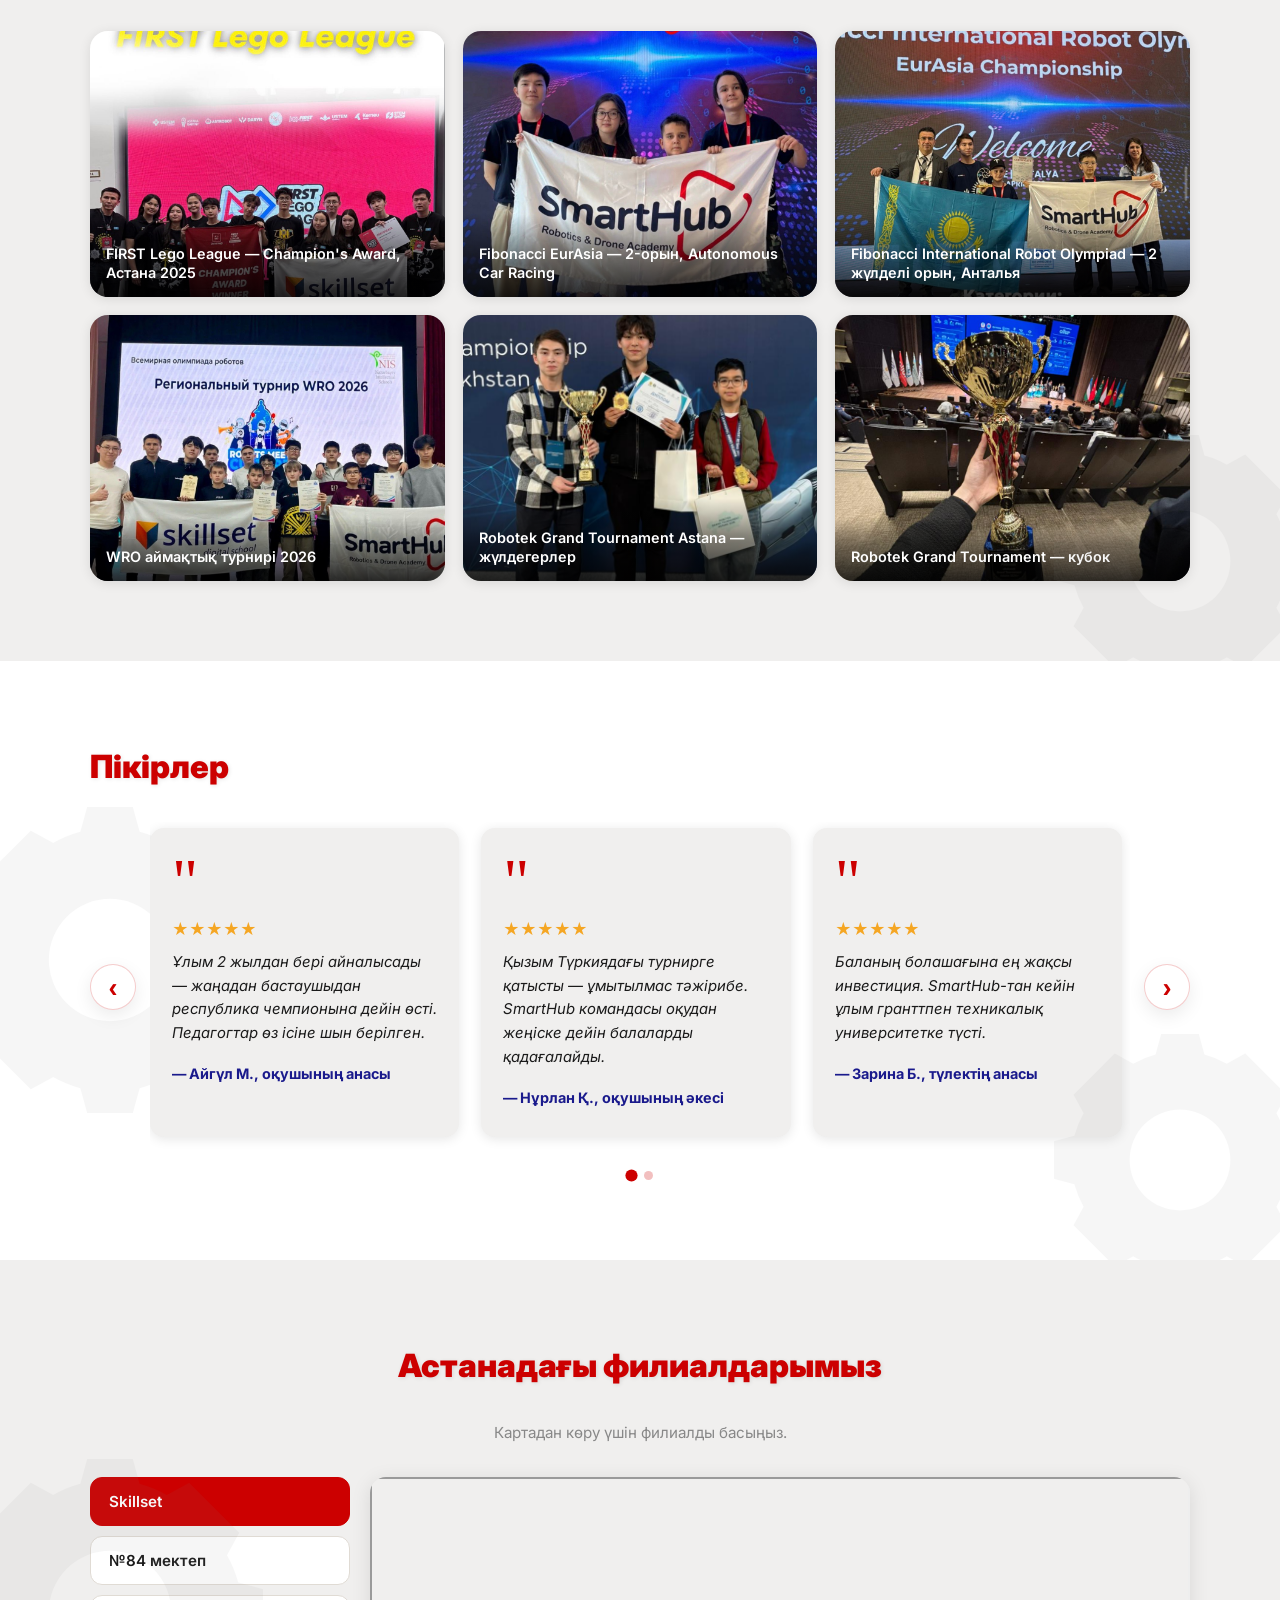
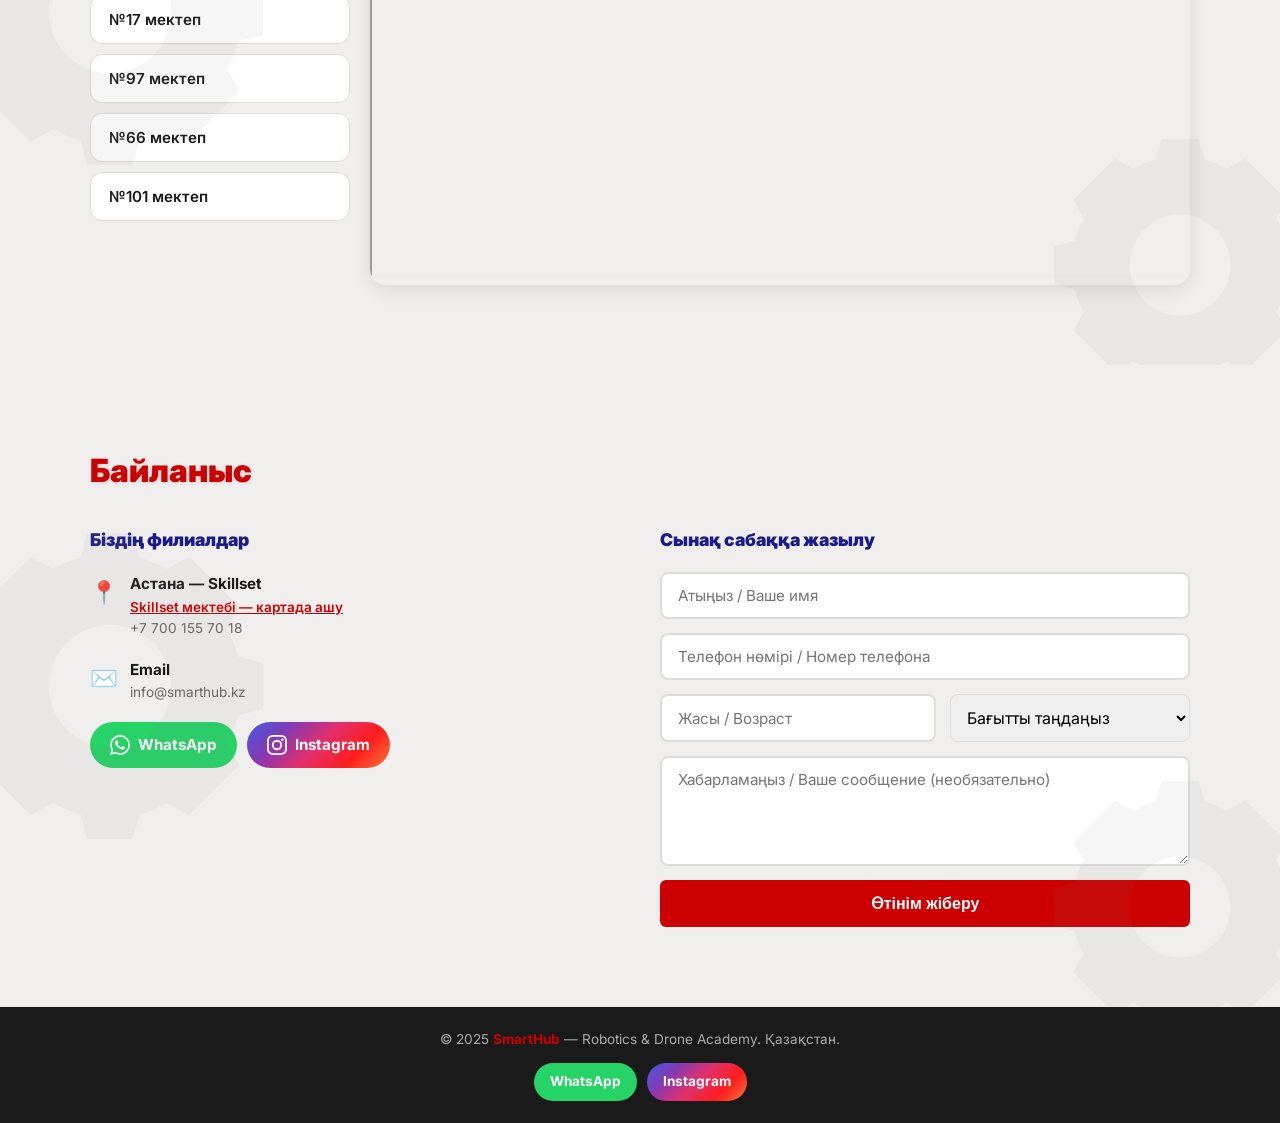
==== commit 4920daca: "Add files via upload" ====
--- a/index.html
+++ b/index.html
@@ -88,76 +88,6 @@
         /* Dark mode event detail */
         body.dark #event-detail-overlay { background:#1a1a2e; }
         body.dark .event-detail-overlay { background:#1a1a2e; }
-
-        /* ─── LEVEL CAROUSEL ─────────────────────────────── */
-        .level-photo-slot { width:100%; height:340px; border-radius:10px; overflow:hidden; margin-bottom:10px; position:relative; cursor:pointer; border:none; background:#eee; }
-        .level-carousel { width:100%; height:100%; position:relative; }
-        .level-carousel img { position:absolute; inset:0; width:100%; height:100%; object-fit:cover; object-position:center 20%; opacity:0; transition:opacity .4s; }
-        .level-carousel img.active { opacity:1; }
-        .carousel-dots { position:absolute; bottom:6px; left:0; right:0; display:flex; justify-content:center; gap:5px; z-index:2; }
-        .cdot { width:7px; height:7px; border-radius:50%; background:rgba(255,255,255,.5); cursor:pointer; transition:.2s; }
-        .cdot.active { background:#fff; }
-        /* Lightbox */
-        #level-lightbox { display:none; position:fixed; inset:0; background:rgba(0,0,0,.92); z-index:9999; align-items:center; justify-content:center; flex-direction:column; }
-        #level-lightbox.open { display:flex; }
-        #level-lightbox img { max-width:90vw; max-height:80vh; object-fit:contain; border-radius:12px; }
-        #level-lightbox .lb-close { position:absolute; top:20px; right:24px; color:#fff; font-size:2rem; cursor:pointer; background:none; border:none; }
-        #level-lightbox .lb-nav { display:flex; gap:20px; margin-top:16px; }
-        #level-lightbox .lb-btn { background:rgba(255,255,255,.15); border:none; color:#fff; font-size:1.5rem; width:44px; height:44px; border-radius:50%; cursor:pointer; transition:.2s; }
-        #level-lightbox .lb-btn:hover { background:rgba(255,255,255,.3); }
-        #level-lightbox .lb-counter { color:rgba(255,255,255,.6); font-size:.9rem; margin-top:8px; }
-
-        /* ─── LEVEL PHOTO SECTIONS ───────────────────────── */
-        .level-photo-sections { margin-top:24px; display:flex; flex-direction:column; gap:20px; }
-        .lps-block { background:#fff; border-radius:14px; overflow:hidden; box-shadow:0 2px 12px rgba(0,0,0,.07); }
-        .lps-label { padding:12px 16px; font-weight:700; font-size:.9rem; color:#CC0000; border-bottom:1px solid #f0f0f0; background:#fafafa; }
-        .lps-carousel { position:relative; overflow:hidden; height:280px; }
-        .lps-track { display:flex; height:100%; transition:transform .4s ease; }
-        .lps-track img { flex:0 0 100%; width:100%; height:100%; object-fit:cover; object-position:center 15%; }
-        .lps-btn { position:absolute; top:50%; transform:translateY(-50%); background:rgba(0,0,0,.4); color:#fff; border:none; font-size:1.6rem; width:38px; height:38px; border-radius:50%; cursor:pointer; display:flex; align-items:center; justify-content:center; transition:.2s; z-index:2; }
-        .lps-btn:hover { background:rgba(204,0,0,.7); }
-        .lps-prev { left:10px; }
-        .lps-next { right:10px; }
-        body.dark .lps-block { background:#222; }
-        body.dark .lps-label { background:#1a1a1a; color:#ff6b6b; border-color:#333; }
-
-        /* ═══ ROBO LAYOUT: слева карточки, справа фото ════ */
-        .robo-layout { display:grid; grid-template-columns:320px 1fr; gap:28px; margin-bottom:40px; align-items:start; }
-        .track-heading { font-size:1.1rem; font-weight:900; color:var(--red); margin-bottom:16px; }
-        .robo-level-card { display:flex; align-items:center; gap:14px; background:#fff; border-radius:12px; padding:14px 16px; margin-bottom:10px; box-shadow:0 2px 10px rgba(0,0,0,.06); transition:.2s; }
-        .robo-level-card:hover { transform:translateX(4px); box-shadow:0 4px 16px rgba(0,0,0,.1); }
-        .rlc-dot { width:14px; height:14px; border-radius:50%; flex-shrink:0; }
-        .rlc-name { font-weight:900; font-size:1rem; color:var(--red); }
-        .rlc-grade { font-size:.82rem; color:#888; margin:2px 0; }
-        .rlc-desc { font-size:.82rem; color:#555; }
-        body.dark .robo-level-card { background:#222; }
-        body.dark .rlc-desc { color:#aaa; }
-        /* Photo slider */
-        .robo-photos { display:flex; flex-direction:column; gap:16px; }
-        .rp-item { border-radius:12px; overflow:hidden; background:#fff; box-shadow:0 2px 12px rgba(0,0,0,.07); }
-        .rp-label { padding:10px 14px; font-size:.85rem; font-weight:700; color:var(--red); background:#fafafa; border-bottom:1px solid #f0f0f0; }
-        .rp-slider { position:relative; height:200px; overflow:hidden; }
-        .rp-track { display:flex; height:100%; transition:transform .4s ease; }
-        .rp-track img { flex:0 0 100%; width:100%; height:100%; object-fit:cover; object-position:center 15%; }
-        .rp-btn { position:absolute; top:50%; transform:translateY(-50%); background:rgba(0,0,0,.4); color:#fff; border:none; font-size:1.4rem; width:34px; height:34px; border-radius:50%; cursor:pointer; display:flex; align-items:center; justify-content:center; z-index:2; transition:.2s; }
-        .rp-btn:hover { background:rgba(204,0,0,.7); }
-        .rp-prev { left:8px; }
-        .rp-next { right:8px; }
-        body.dark .rp-item { background:#222; }
-        body.dark .rp-label { background:#1a1a1a; border-color:#333; }
-        /* 3 columns directions */
-        .directions-3col { display:grid; grid-template-columns:repeat(3,1fr); gap:20px; margin-bottom:32px; }
-        .dir3-card { border-radius:16px; overflow:hidden; }
-        .dir3-card .flip-card-front, .dir3-card .flip-card-back { padding:24px; border-radius:16px; background:#fff; box-shadow:0 2px 14px rgba(0,0,0,.07); min-height:220px; display:flex; flex-direction:column; align-items:flex-start; gap:10px; }
-        .dir3-icon { font-size:2rem; margin-bottom:4px; }
-        .dir3-card h3 { font-size:1.05rem; font-weight:900; color:var(--red); }
-        .dir3-card p { font-size:.88rem; color:#555; line-height:1.6; flex:1; }
-        .dir3-card .flip-card-back { background:var(--red); }
-        .dir3-card .flip-card-back h3, .dir3-card .flip-card-back p { color:#fff; }
-        body.dark .dir3-card .flip-card-front { background:#222; }
-        body.dark .dir3-card p { color:#aaa; }
-        @media(max-width:900px){ .robo-layout{grid-template-columns:1fr;} .directions-3col{grid-template-columns:1fr;} }
-        @media(max-width:600px){ .directions-3col{grid-template-columns:1fr;} }
     </style>
 </head>
 <body>
@@ -451,157 +381,143 @@
         <div class="section-inner">
             <h2 class="section-title" data-kaz="Оқу бағдарламасы" data-ru="Учебная Программа" data-en="Curriculum">Оқу бағдарламасы</h2>
 
-            <!-- ═══ РОБОТОТЕХНИКА: слева карточки, справа фото ═══ -->
-            <div class="robo-layout">
-                <!-- ЛЕВАЯ: карточки уровней -->
-                <div class="robo-levels">
-                    <h3 class="track-heading">🤖 <span data-kaz="Робототехника" data-ru="Робототехника" data-en="Robotics">Робототехника</span></h3>
-
-                    <div class="robo-level-card">
-                        <div class="rlc-dot" style="background:#8B5CF6"></div>
-                        <div class="rlc-info">
-                            <div class="rlc-name">Junior</div>
-                            <div class="rlc-grade" data-kaz="1–2 сынып" data-ru="1–2 класс" data-en="Grade 1–2">1–2 сынып</div>
-                            <div class="rlc-desc" data-kaz="LEGO WeDo 2.0 — алғашқы роботтар" data-ru="LEGO WeDo 2.0 — первые роботы" data-en="LEGO WeDo 2.0 — first robots">LEGO WeDo 2.0 — алғашқы роботтар</div>
-                        </div>
-                    </div>
-
-                    <div class="robo-level-card">
-                        <div class="rlc-dot" style="background:#10B981"></div>
-                        <div class="rlc-info">
-                            <div class="rlc-name">Middle</div>
-                            <div class="rlc-grade" data-kaz="3–4 сынып" data-ru="3–4 класс" data-en="Grade 3–4">3–4 сынып</div>
-                            <div class="rlc-desc" data-kaz="LEGO SPIKE Prime — автономды роботтар" data-ru="LEGO SPIKE Prime — автономные роботы" data-en="LEGO SPIKE Prime — autonomous robots">LEGO SPIKE Prime — автономды роботтар</div>
-                        </div>
-                    </div>
-
-                    <div class="robo-level-card">
-                        <div class="rlc-dot" style="background:#F59E0B"></div>
-                        <div class="rlc-info">
-                            <div class="rlc-name">Master</div>
-                            <div class="rlc-grade" data-kaz="5–7 сынып" data-ru="5–7 класс" data-en="Grade 5–7">5–7 сынып</div>
-                            <div class="rlc-desc" data-kaz="SPIKE Prime — жарыстарға дайындық" data-ru="SPIKE Prime — подготовка к соревнованиям" data-en="SPIKE Prime — competition prep">SPIKE Prime — жарыстарға дайындық</div>
-                        </div>
-                    </div>
-
-                    <div class="robo-level-card">
-                        <div class="rlc-dot" style="background:#EF4444"></div>
-                        <div class="rlc-info">
-                            <div class="rlc-name">Expert</div>
-                            <div class="rlc-grade" data-kaz="8–10 сынып" data-ru="8–10 класс" data-en="Grade 8–10">8–10 сынып</div>
-                            <div class="rlc-desc" data-kaz="Arduino, IoT, халықаралық жарыстар" data-ru="Arduino, IoT, международные соревнования" data-en="Arduino, IoT, international competitions">Arduino, IoT, халықаралық жарыстар</div>
-                        </div>
-                    </div>
-                </div>
-
-                <!-- ПРАВАЯ: фото по уровням -->
-                <div class="robo-photos">
-                    <div class="rp-item">
-                        <div class="rp-label">🟣 Junior — 1–2 сынып</div>
-                        <div class="rp-slider" id="rp-junior">
-                            <div class="rp-track">
-                                <img src="junior1.jpg" alt="Junior 1" />
-                                <img src="junior2.jpg" alt="Junior 2" />
-                                <img src="junior3.jpg" alt="Junior 3" />
-                                <img src="junior4.jpg" alt="Junior 4" />
+            <div class="curriculum-grid">
+                <!-- Робототехника -->
+                <div class="track-card">
+                    <h3 data-kaz="🤖 Роботика" data-ru="🤖 Робототехника" data-en="🤖 Robotics">🤖 Роботика</h3>
+                    <div class="level-grid">
+                        <div class="level-card flip-card">
+                            <div class="flip-card-inner">
+                                <div class="flip-card-front">
+                                    <div class="level-photo-slot" data-level="junior">
+                                        <div class="level-photo-inner"><span class="level-icon">🟣</span></div>
+                                    </div>
+                                    <div class="level-name">Junior</div>
+                                    <div class="level-age" data-kaz="1–2 сынып" data-ru="1–2 класс" data-en="Grade 1–2">1–2 сынып</div>
+                                </div>
+                                <div class="flip-card-back">
+                                    <h4>Junior</h4>
+                                    <p data-kaz="Жасы: 5 жастан 2-сыныпқа дейін. Балалар LEGO Education WeDo 2.0 конструкторлары арқылы роботика әлемімен танысады. Логика, қиял мен есеп шешу дағдылары дамиды." data-ru="Возраст: от 5 лет до 2 класса. Дети знакомятся с миром робототехники через конструкторы LEGO Education WeDo 2.0. Развиваются логика, воображение и навыки решения задач." data-en="Age: from 5 years to grade 2. Children explore the world of robotics through LEGO Education WeDo 2.0. Logic, imagination and problem-solving skills develop.">Жасы: 5 жастан 2-сыныпқа дейін. Балалар LEGO Education WeDo 2.0 конструкторлары арқылы роботика әлемімен танысады.</p>
+                                </div>
                             </div>
-                            <button class="rp-btn rp-prev" onclick="rpNav('junior',-1)">‹</button>
-                            <button class="rp-btn rp-next" onclick="rpNav('junior',1)">›</button>
-                        </div>
-                    </div>
-                    <div class="rp-item">
-                        <div class="rp-label">🟢 Middle — 3–4 сынып</div>
-                        <div class="rp-slider" id="rp-middle">
-                            <div class="rp-track">
-                                <img src="middle1.jpg" alt="Middle 1" />
-                                <img src="middle2.jpg" alt="Middle 2" />
-                                <img src="middle3.jpg" alt="Middle 3" />
-                                <img src="middle4.jpg" alt="Middle 4" />
+                        </div>
+                        <div class="level-card flip-card">
+                            <div class="flip-card-inner">
+                                <div class="flip-card-front">
+                                    <div class="level-photo-slot" data-level="middle">
+                                        <div class="level-photo-inner"><span class="level-icon">🟢</span></div>
+                                    </div>
+                                    <div class="level-name">Middle</div>
+                                    <div class="level-age" data-kaz="3–4 сынып" data-ru="3–4 класс" data-en="Grade 3–4">3–4 сынып</div>
+                                </div>
+                                <div class="flip-card-back">
+                                    <h4>Middle</h4>
+                                    <p data-kaz="Жасы: 3–4 сынып. LEGO Education SPIKE Prime платформасымен жұмыс. Күрделі механизмдер, программалау және автономды роботтар жасау." data-ru="Возраст: 3–4 классы. Работа с платформой LEGO Education SPIKE Prime. Сложные механизмы, программирование и создание автономных роботов." data-en="Age: grades 3–4. Working with LEGO Education SPIKE Prime platform. Complex mechanisms, programming and autonomous robots.">Жасы: 3–4 сынып. LEGO Education SPIKE Prime платформасымен жұмыс. Күрделі механизмдер, программалау және автономды роботтар жасау.</p>
+                                </div>
                             </div>
-                            <button class="rp-btn rp-prev" onclick="rpNav('middle',-1)">‹</button>
-                            <button class="rp-btn rp-next" onclick="rpNav('middle',1)">›</button>
-                        </div>
-                    </div>
-                    <div class="rp-item">
-                        <div class="rp-label">🟡 Master — 5–7 сынып</div>
-                        <div class="rp-slider" id="rp-master">
-                            <div class="rp-track">
-                                <img src="master1.jpg" alt="Master 1" />
-                                <img src="master2.jpg" alt="Master 2" />
-                                <img src="master3.jpg" alt="Master 3" />
-                                <img src="master4.jpg" alt="Master 4" />
+                        </div>
+                        <div class="level-card flip-card">
+                            <div class="flip-card-inner">
+                                <div class="flip-card-front">
+                                    <div class="level-photo-slot" data-level="master">
+                                        <div class="level-photo-inner"><span class="level-icon">🟡</span></div>
+                                    </div>
+                                    <div class="level-name">Master</div>
+                                    <div class="level-age" data-kaz="5–7 сынып" data-ru="5–7 класс" data-en="Grade 5–7">5–7 сынып</div>
+                                </div>
+                                <div class="flip-card-back">
+                                    <h4>Master</h4>
+                                    <p data-kaz="Жасы: 5–7 сынып. SPIKE Prime платформасында тереңдетілген оқыту. Күрделі жобалар, жарыстарға қатысу және нақты инженерлік есептерді шешу." data-ru="Возраст: 5–7 классы. Углублённое изучение с SPIKE Prime. Сложные проекты, участие в соревнованиях и решение реальных инженерных задач." data-en="Age: grades 5–7. Advanced study with SPIKE Prime. Complex projects, competitions and real engineering challenges.">Жасы: 5–7 сынып. SPIKE Prime платформасында тереңдетілген оқыту. Күрделі жобалар, жарыстарға қатысу.</p>
+                                </div>
                             </div>
-                            <button class="rp-btn rp-prev" onclick="rpNav('master',-1)">‹</button>
-                            <button class="rp-btn rp-next" onclick="rpNav('master',1)">›</button>
-                        </div>
-                    </div>
-                    <div class="rp-item">
-                        <div class="rp-label">🔴 Expert — 8–10 сынып</div>
-                        <div class="rp-slider" id="rp-expert">
-                            <div class="rp-track">
-                                <img src="expert1.jpg" alt="Expert 1" />
-                                <img src="expert2.jpg" alt="Expert 2" />
-                                <img src="expert3.jpg" alt="Expert 3" />
-                                <img src="expert4.jpg" alt="Expert 4" />
+                        </div>
+                        <div class="level-card flip-card">
+                            <div class="flip-card-inner">
+                                <div class="flip-card-front">
+                                    <div class="level-photo-slot" data-level="expert">
+                                        <div class="level-photo-inner"><span class="level-icon">🔴</span></div>
+                                    </div>
+                                    <div class="level-name">Expert</div>
+                                    <div class="level-age" data-kaz="8–10 сынып" data-ru="8–10 класс" data-en="Grade 8–10">8–10 сынып</div>
+                                </div>
+                                <div class="flip-card-back">
+                                    <h4>Expert</h4>
+                                    <p data-kaz="Жасы: 8–10 сынып. Arduino микроконтроллерлерімен жұмыс, электроника, датчиктер және IoT технологиялары. Өз жобаларын жасайды." data-ru="Возраст: 8–10 классы. Работа с Arduino, электроника, датчики и IoT. Создают собственные проекты." data-en="Age: grades 8–10. Arduino, electronics, sensors and IoT. Creating own projects.">Жасы: 8–10 сынып. Arduino микроконтроллерлерімен жұмыс, электроника, датчиктер және IoT технологиялары.</p>
+                                </div>
                             </div>
-                            <button class="rp-btn rp-prev" onclick="rpNav('expert',-1)">‹</button>
-                            <button class="rp-btn rp-next" onclick="rpNav('expert',1)">›</button>
-                        </div>
-                    </div>
-                </div>
-            </div>
-
-            <!-- ═══ ОСТАЛЬНЫЕ НАПРАВЛЕНИЯ: 3 колонки ═══ -->
-            <div class="directions-3col">
-
-                <div class="dir3-card flip-card">
+                        </div>
+                    </div>
+                </div>
+
+                <!-- Направления -->
+                <div class="directions-column">
+                <div class="track-card flip-card">
                     <div class="flip-card-inner">
                         <div class="flip-card-front">
-                            <div class="dir3-icon">🚁</div>
-                            <h3 data-kaz="Дрондар" data-ru="Дроны" data-en="Drones">Дрондар</h3>
-                            <p data-kaz="Практикалық жаттығулар, пилоттау және дрон-футбол жарыстарына дайындық." data-ru="Практические тренировки, пилотирование и подготовка к соревнованиям по дрон-футболу." data-en="Practical training, piloting and drone football competition prep.">Практикалық жаттығулар, пилоттау және дрон-футбол жарыстарына дайындық.</p>
+                            <h3 data-kaz="🚁 Дрондар" data-ru="🚁 Дроны" data-en="🚁 Drones">🚁 Дрондар</h3>
+                            <p class="track-desc-front" data-kaz="SmartHub-тегі дрон бағыты — практикалық жаттығулар, пилоттау және дрон-футбол жарыстарына қатысуға дайындық." data-ru="Направление дронов в SmartHub — практические тренировки, пилотирование и подготовка к участию в соревнованиях по дрон-футболу." data-en="The drone direction at SmartHub — practical training, piloting and preparation for drone football competitions.">SmartHub-тегі дрон бағыты — практикалық жаттығулар, пилоттау және дрон-футбол жарыстарына қатысуға дайындық.</p>
                             <button class="flip-button" type="button" data-kaz="Толығырақ" data-ru="Подробнее" data-en="More">Толығырақ</button>
-                            <p class="flip-hint" data-kaz="Толығырақ көру үшін курсорды апарыңыз немесе басыңыз." data-ru="Наведите курсор или нажмите." data-en="Hover or tap for details.">Толығырақ көру үшін курсорды апарыңыз немесе басыңыз.</p>
+                            <p class="flip-hint" data-kaz="Толығырақ көру үшін курсорды апарыңыз немесе басыңыз." data-ru="Наведите курсор или нажмите, чтобы увидеть подробности." data-en="Hover or tap to see details.">Толығырақ көру үшін курсорды апарыңыз немесе басыңыз.</p>
                         </div>
                         <div class="flip-card-back">
                             <h3 data-kaz="«Дрондарды басқару» бағыты" data-ru="Направление «Управление дронами»" data-en="Drone Control Direction">«Дрондарды басқару» бағыты</h3>
-                            <p data-kaz="Оқушылар пилоттау дағдыларын меңгереді, қауіпсіздік ережелерін үйренеді және дрон-футбол жарыстарына дайындалады." data-ru="Ученики осваивают навыки пилотирования, изучают правила безопасности и готовятся к соревнованиям по дрон-футболу." data-en="Students master piloting skills, learn safety rules and prepare for drone football competitions.">Оқушылар пилоттау дағдыларын меңгереді, қауіпсіздік ережелерін үйренеді және дрон-футбол жарыстарына дайындалады.</p>
-                        </div>
-                    </div>
-                </div>
-
-                <div class="dir3-card flip-card">
+                            <p data-kaz="SmartHub-тегі дрон бағыты — оқушылар пилоттау дағдыларын меңгеретін және дрон-футбол жарыстарына қатысуға дайындалатын практикалық жаттығулар жүйесі." data-ru="Направление дронов в SmartHub — система практических тренировок, где ученики осваивают навыки пилотирования и готовятся к участию в соревнованиях по дрон-футболу." data-en="The drone direction at SmartHub is a system of practical training where students master piloting skills and prepare for drone football competitions.">SmartHub-тегі дрон бағыты — оқушылар пилоттау дағдыларын меңгеретін және дрон-футбол жарыстарына қатысуға дайындалатын практикалық жаттығулар жүйесі.</p>
+                            <p data-kaz="Оқыту іріктеу кезеңінен басталады, ол алғашқы үш айда жүреді. Осы уақытта балалар дрондардың құрылысымен танысады, қауіпсіздік ережелерін үйренеді және ұшатын аппараттарды басқарудың негізгі дағдыларын алады." data-ru="Обучение начинается с отборочного этапа, который длится первые три месяца. За это время дети знакомятся с устройством дронов, изучают правила безопасности и получают базовые навыки управления." data-en="Training begins with a selection stage lasting the first three months. Children learn about drone structure, safety rules and get basic piloting skills.">Оқыту іріктеу кезеңінен басталады — алғашқы үш ай. Осы уақытта балалар дрондардың құрылысымен танысады, қауіпсіздік ережелерін үйренеді.</p>
+                            <p data-kaz="Жаттығулар кезінде оқушылар:" data-ru="Во время тренировок ученики:" data-en="During training students:">Жаттығулар кезінде оқушылар:</p>
+                            <ul>
+                                <li data-kaz="дрондарды пилоттаудың негіздерін үйренеді;" data-ru="изучают основы пилотирования дронов;" data-en="learn the basics of drone piloting;">дрондарды пилоттаудың негіздерін үйренеді;</li>
+                                <li data-kaz="реакция жылдамдығы мен қозғалыс координациясын дамытады;" data-ru="развивают скорость реакции и координацию движений;" data-en="develop reaction speed and coordination;">реакция жылдамдығы мен қозғалыс координациясын дамытады;</li>
+                                <li data-kaz="зейін шоғырлануын жақсартады;" data-ru="улучшают концентрацию внимания;" data-en="improve concentration;">зейін шоғырлануын жақсартады;</li>
+                                <li data-kaz="командалық өзара әрекетті меңгереді;" data-ru="осваивают командное взаимодействие;" data-en="master team interaction;">командалық өзара әрекетті меңгереді;</li>
+                                <li data-kaz="дрон-футбол жарыстарына дайындалады." data-ru="готовятся к участию в соревнованиях по дрон-футболу." data-en="prepare for drone football competitions.">дрон-футбол жарыстарына дайындалады.</li>
+                            </ul>
+                        </div>
+                    </div>
+                </div>
+
+                <div class="track-card flip-card">
                     <div class="flip-card-inner">
                         <div class="flip-card-front">
-                            <div class="dir3-icon">⚽</div>
-                            <h3 data-kaz="Дрон-футбол" data-ru="Дрон-футбол" data-en="Drone Football">Дрон-футбол</h3>
-                            <p data-kaz="Стратегияны, реакция жылдамдығын және командалық жұмысты дамытатын заманауи технологиялық спорт." data-ru="Современный технологический спорт, развивающий стратегию, скорость реакции и командную работу." data-en="Modern tech sport developing strategy, reaction speed and teamwork.">Стратегияны, реакция жылдамдығын және командалық жұмысты дамытатын заманауи технологиялық спорт.</p>
+                            <h3 data-kaz="⚽ Дрон-футбол" data-ru="⚽ Дрон-футбол" data-en="⚽ Drone Football">⚽ Дрон-футбол</h3>
+                            <p class="track-desc-front" data-kaz="Стратегияны, реакция жылдамдығын және командалық жұмысты дамытатын заманауи технологиялық спорт." data-ru="Современный технологический спорт, развивающий стратегию, скорость реакции и командную работу." data-en="Modern tech sport developing strategy, reaction speed and teamwork.">Стратегияны, реакция жылдамдығын және командалық жұмысты дамытатын заманауи технологиялық спорт.</p>
                             <button class="flip-button" type="button" data-kaz="Толығырақ" data-ru="Подробнее" data-en="More">Толығырақ</button>
-                            <p class="flip-hint" data-kaz="Толығырақ көру үшін курсорды апарыңыз немесе басыңыз." data-ru="Наведите курсор или нажмите." data-en="Hover or tap for details.">Толығырақ көру үшін курсорды апарыңыз немесе басыңыз.</p>
+                            <p class="flip-hint" data-kaz="Толығырақ көру үшін курсорды апарыңыз немесе басыңыз." data-ru="Наведите курсор или нажмите, чтобы увидеть подробности." data-en="Hover or tap to see details.">Толығырақ көру үшін курсорды апарыңыз немесе басыңыз.</p>
                         </div>
                         <div class="flip-card-back">
                             <h3 data-kaz="Дрон-футбол" data-ru="Дрон-футбол" data-en="Drone Football">Дрон-футбол</h3>
-                            <p data-kaz="Команда арнайы дрондарды басқаратын ойын. Технологиялар, спорт және командалық жұмыс бірігеді." data-ru="Игра, в которой команды управляют специальными дронами. Технологии, спорт и командная работа в одном." data-en="A game where teams control special drones. Technology, sport and teamwork combined.">Команда арнайы дрондарды басқаратын ойын. Технологиялар, спорт және командалық жұмыс бірігеді.</p>
-                        </div>
-                    </div>
-                </div>
-
-                <div class="dir3-card flip-card">
+                            <p data-kaz="Дрон-футбол — команда арнайы дрондарды басқаратын және ауа кеңістігінде ойын тапсырмаларын орындайтын заманауи технологиялық спорт түрі. Бұл формат технологияларды, спортты, стратегиялық ойлауды және командалық жұмысты біріктіреді." data-ru="Дрон-футбол — современный технологический вид спорта, в котором команды управляют специальными дронами и выполняют игровые задачи в воздушном пространстве." data-en="Drone football is a modern tech sport where teams control special drones and complete game tasks in the airspace.">Дрон-футбол — команда арнайы дрондарды басқаратын және ауа кеңістігінде ойын тапсырмаларын орындайтын заманауи технологиялық спорт түрі.</p>
+                            <p data-kaz="Оқушы алатын нәрсе:" data-ru="Что получает ученик:" data-en="What the student gets:">Оқушы алатын нәрсе:</p>
+                            <ul>
+                                <li data-kaz="дрон басқарудың сенімді дағдылары;" data-ru="уверенные навыки управления дроном;" data-en="confident drone control skills;">дрон басқарудың сенімді дағдылары;</li>
+                                <li data-kaz="зейін, реакция және кеңістіктік ойлаудың дамуы;" data-ru="развитие внимания, реакции и пространственного мышления;" data-en="development of attention, reaction and spatial thinking;">зейін, реакция және кеңістіктік ойлаудың дамуы;</li>
+                                <li data-kaz="командалық жұмыс тәжірибесі;" data-ru="опыт командной работы;" data-en="teamwork experience;">командалық жұмыс тәжірибесі;</li>
+                                <li data-kaz="спорт және технологиялық жарыстарға қатысу." data-ru="участие в спортивных и технологических соревнованиях." data-en="participation in sports and tech competitions.">спорт және технологиялық жарыстарға қатысу.</li>
+                            </ul>
+                        </div>
+                    </div>
+                </div>
+
+                <div class="track-card flip-card">
                     <div class="flip-card-inner">
                         <div class="flip-card-front">
-                            <div class="dir3-icon">🏆</div>
-                            <h3 data-kaz="Спорттық RBT" data-ru="Спортивная RBT" data-en="Sports RBT">Спорттық RBT</h3>
-                            <p data-kaz="Роботика жарыстарында өз күшін сынағысы келетін оқушыларға арналған бағыт." data-ru="Направление для учеников, которые хотят попробовать свои силы в соревнованиях по робототехнике." data-en="Direction for students who want to compete in robotics tournaments.">Роботика жарыстарында өз күшін сынағысы келетін оқушыларға арналған бағыт.</p>
+                            <h3 data-kaz="🏆 Спорттық RBT" data-ru="🏆 Спортивная RBT" data-en="🏆 Sports RBT">🏆 Спорттық RBT</h3>
+                            <p class="track-desc-front" data-kaz="RBT — бұл роботика жарыстарында өз күшін сынағысы келетін оқушыларға арналған бағыт." data-ru="RBT — это направление для учеников, которые хотят выйти за рамки обычных занятий и попробовать свои силы в соревнованиях по робототехнике." data-en="RBT is a direction for students who want to go beyond regular classes and try their hand at robotics competitions.">RBT — бұл роботика жарыстарында өз күшін сынағысы келетін оқушыларға арналған бағыт.</p>
                             <button class="flip-button" type="button" data-kaz="Толығырақ" data-ru="Подробнее" data-en="More">Толығырақ</button>
-                            <p class="flip-hint" data-kaz="Толығырақ көру үшін курсорды апарыңыз немесе басыңыз." data-ru="Наведите курсор или нажмите." data-en="Hover or tap for details.">Толығырақ көру үшін курсорды апарыңыз немесе басыңыз.</p>
+                            <p class="flip-hint" data-kaz="Толығырақ көру үшін курсорды апарыңыз немесе басыңыз." data-ru="Наведите курсор или нажмите, чтобы увидеть подробности." data-en="Hover or tap to see details.">Толығырақ көру үшін курсорды апарыңыз немесе басыңыз.</p>
                         </div>
                         <div class="flip-card-back">
-                            <h3>RBT</h3>
-                            <p data-kaz="Қалалық, республикалық және халықаралық турнирлерге командаларды дайындау. Жобалау, программалау және жарыстарда жеңіске жету." data-ru="Подготовка команд к городским, республиканским и международным турнирам. Проектирование, программирование и победы." data-en="Preparing teams for city, national and international tournaments. Design, programming and winning.">Қалалық, республикалық және халықаралық турнирлерге командаларды дайындау. Жобалау, программалау және жарыстарда жеңіске жету.</p>
-                        </div>
-                    </div>
-                </div>
-
+                            <h3 data-kaz="RBT" data-ru="RBT" data-en="RBT">RBT</h3>
+                            <p data-kaz="RBT — қалалық, республикалық және халықаралық турнирлерге командаларды дайындауға бағытталған жаттығулар. Қатысушылар роботтарды жинап программалауды ғана емес, шектеулі уақыт жағдайында тиімді инженерлік шешімдер табуды үйренеді." data-ru="RBT направлен на подготовку команд к городским, республиканским и международным турнирам. Участники учатся не только собирать роботов, но и находить инженерные решения." data-en="RBT is aimed at preparing teams for city, national and international tournaments. Participants learn not only to build robots but to find engineering solutions.">RBT — қалалық, республикалық және халықаралық турнирлерге командаларды дайындауға бағытталған жаттығулар.</p>
+                            <p data-kaz="Жаттығулар кезінде оқушылар:" data-ru="Во время тренировок ученики:" data-en="During training students:">Жаттығулар кезінде оқушылар:</p>
+                            <ul>
+                                <li data-kaz="роботтардың конструкцияларын жобалайды;" data-ru="проектируют и совершенствуют конструкции роботов;" data-en="design and improve robot structures;">роботтардың конструкцияларын жобалайды;</li>
+                                <li data-kaz="программалау дағдыларын дамытады;" data-ru="развивают навыки программирования и автоматизации;" data-en="develop programming and automation skills;">программалау дағдыларын дамытады;</li>
+                                <li data-kaz="жарыстарға дайындалады." data-ru="готовятся к выступлениям на соревнованиях." data-en="prepare for competitions.">жарыстарға дайындалады.</li>
+                            </ul>
+                        </div>
+                    </div>
+                </div>
+                </div>
             </div>
 
             <div class="pricing-box">
@@ -933,17 +849,6 @@
                 </div>
             </div>
         </div>
-    </div>
-
-    <!-- LEVEL LIGHTBOX -->
-    <div id="level-lightbox">
-        <button class="lb-close" onclick="closeLightbox()">✕</button>
-        <img id="lb-img" src="" alt="" />
-        <div class="lb-nav">
-            <button class="lb-btn" onclick="lbPrev()">‹</button>
-            <button class="lb-btn" onclick="lbNext()">›</button>
-        </div>
-        <div class="lb-counter" id="lb-counter"></div>
     </div>
 
     <script src="script.js?v=6"></script>
@@ -1119,93 +1024,6 @@
         });
     });
 
-
-    // ── Level carousels ───────────────────────────────────
-    const levelPhotos = {
-        junior: ['junior1.jpg','junior2.jpg','junior3.jpg','junior4.jpg'],
-        middle: ['middle1.jpg','middle2.jpg','middle3.jpg','middle4.jpg'],
-        master: ['master1.jpg','master2.jpg','master3.jpg','master4.jpg'],
-        expert: ['expert1.jpg','expert2.jpg','expert3.jpg','expert4.jpg'],
-    };
-    const carouselIdx = { junior:0, middle:0, master:0, expert:0 };
-    const carouselTimers = {};
-
-    function setSlide(level, idx) {
-        const carousel = document.getElementById('carousel-' + level);
-        const dots = document.getElementById('dots-' + level);
-        if (!carousel) return;
-        const imgs = carousel.querySelectorAll('img');
-        const ddots = dots ? dots.querySelectorAll('.cdot') : [];
-        imgs.forEach((img, i) => img.classList.toggle('active', i === idx));
-        ddots.forEach((d, i) => d.classList.toggle('active', i === idx));
-        carouselIdx[level] = idx;
-    }
-
-    function startCarousel(level) {
-        const photos = levelPhotos[level];
-        if (!photos) return;
-        setSlide(level, 0);
-        carouselTimers[level] = setInterval(() => {
-            const next = (carouselIdx[level] + 1) % photos.length;
-            setSlide(level, next);
-        }, 2500);
-    }
-
-    ['junior','middle','master','expert'].forEach(l => startCarousel(l));
-
-    // ── Lightbox ──────────────────────────────────────────
-    let lbLevel = '', lbIdx = 0;
-
-    function openLevelGallery(level) {
-        lbLevel = level;
-        lbIdx = carouselIdx[level];
-        showLb();
-        document.getElementById('level-lightbox').classList.add('open');
-        document.body.style.overflow = 'hidden';
-    }
-    function closeLightbox() {
-        document.getElementById('level-lightbox').classList.remove('open');
-        document.body.style.overflow = '';
-    }
-    function showLb() {
-        const photos = levelPhotos[lbLevel];
-        document.getElementById('lb-img').src = photos[lbIdx];
-        document.getElementById('lb-counter').textContent = (lbIdx+1) + ' / ' + photos.length;
-    }
-    function lbNext() { lbIdx = (lbIdx+1) % levelPhotos[lbLevel].length; showLb(); }
-    function lbPrev() { lbIdx = (lbIdx-1+levelPhotos[lbLevel].length) % levelPhotos[lbLevel].length; showLb(); }
-    document.getElementById('level-lightbox').addEventListener('click', function(e){ if(e.target===this) closeLightbox(); });
-    document.addEventListener('keydown', e => {
-        if (!document.getElementById('level-lightbox').classList.contains('open')) return;
-        if (e.key==='ArrowRight') lbNext();
-        if (e.key==='ArrowLeft') lbPrev();
-        if (e.key==='Escape') closeLightbox();
-    });
-
-
-    // ── Level Photo Sections navigation ──────────────────
-    const lpsIdx = { junior:0, middle:0, master:0, expert:0 };
-    function lpsNav(level, dir) {
-        const carousel = document.getElementById('lps-' + level);
-        if (!carousel) return;
-        const track = carousel.querySelector('.lps-track');
-        const imgs = track.querySelectorAll('img');
-        lpsIdx[level] = (lpsIdx[level] + dir + imgs.length) % imgs.length;
-        track.style.transform = `translateX(-${lpsIdx[level] * 100}%)`;
-    }
-
-
-    // ── Robo photo sliders ────────────────────────────────
-    const rpIdx = { junior:0, middle:0, master:0, expert:0 };
-    function rpNav(level, dir) {
-        const slider = document.getElementById('rp-' + level);
-        if (!slider) return;
-        const track = slider.querySelector('.rp-track');
-        const imgs = track.querySelectorAll('img');
-        rpIdx[level] = (rpIdx[level] + dir + imgs.length) % imgs.length;
-        track.style.transform = `translateX(-${rpIdx[level] * 100}%)`;
-    }
-
     </script>
 </body>
 </html>
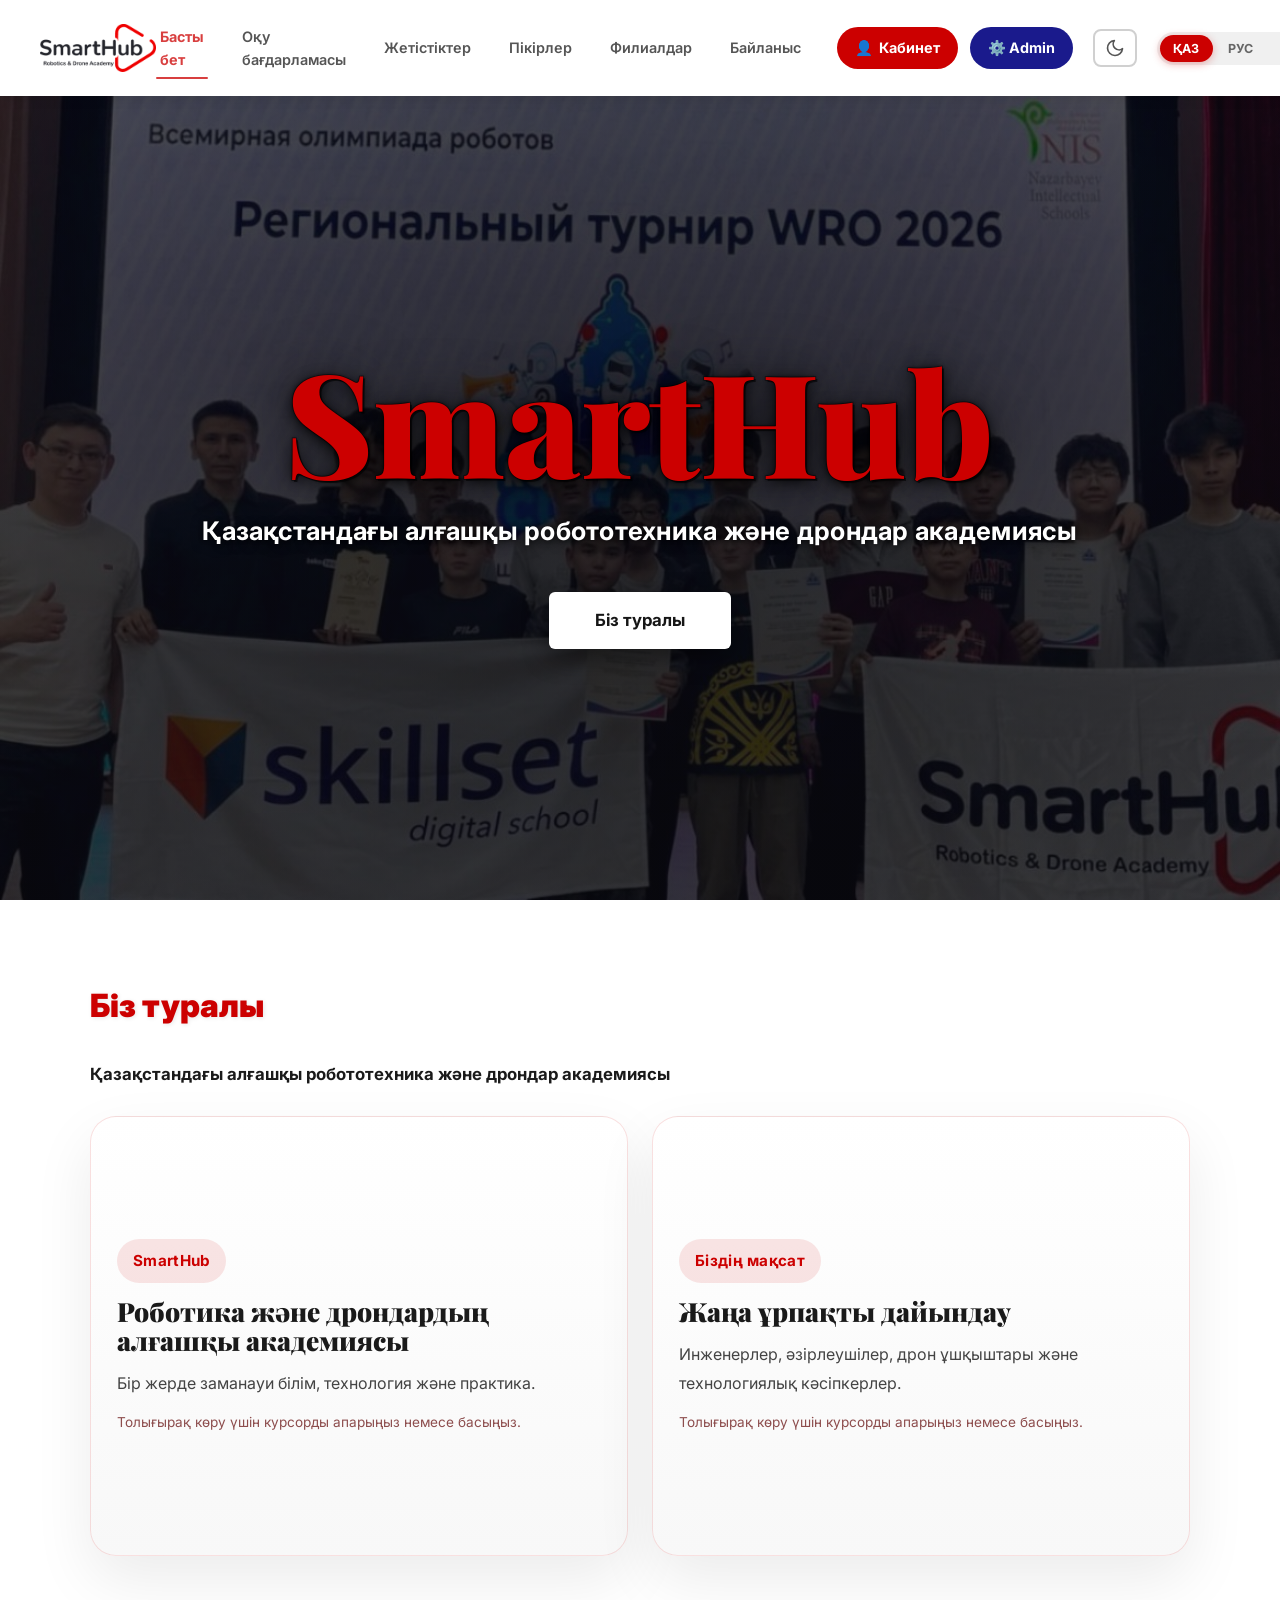
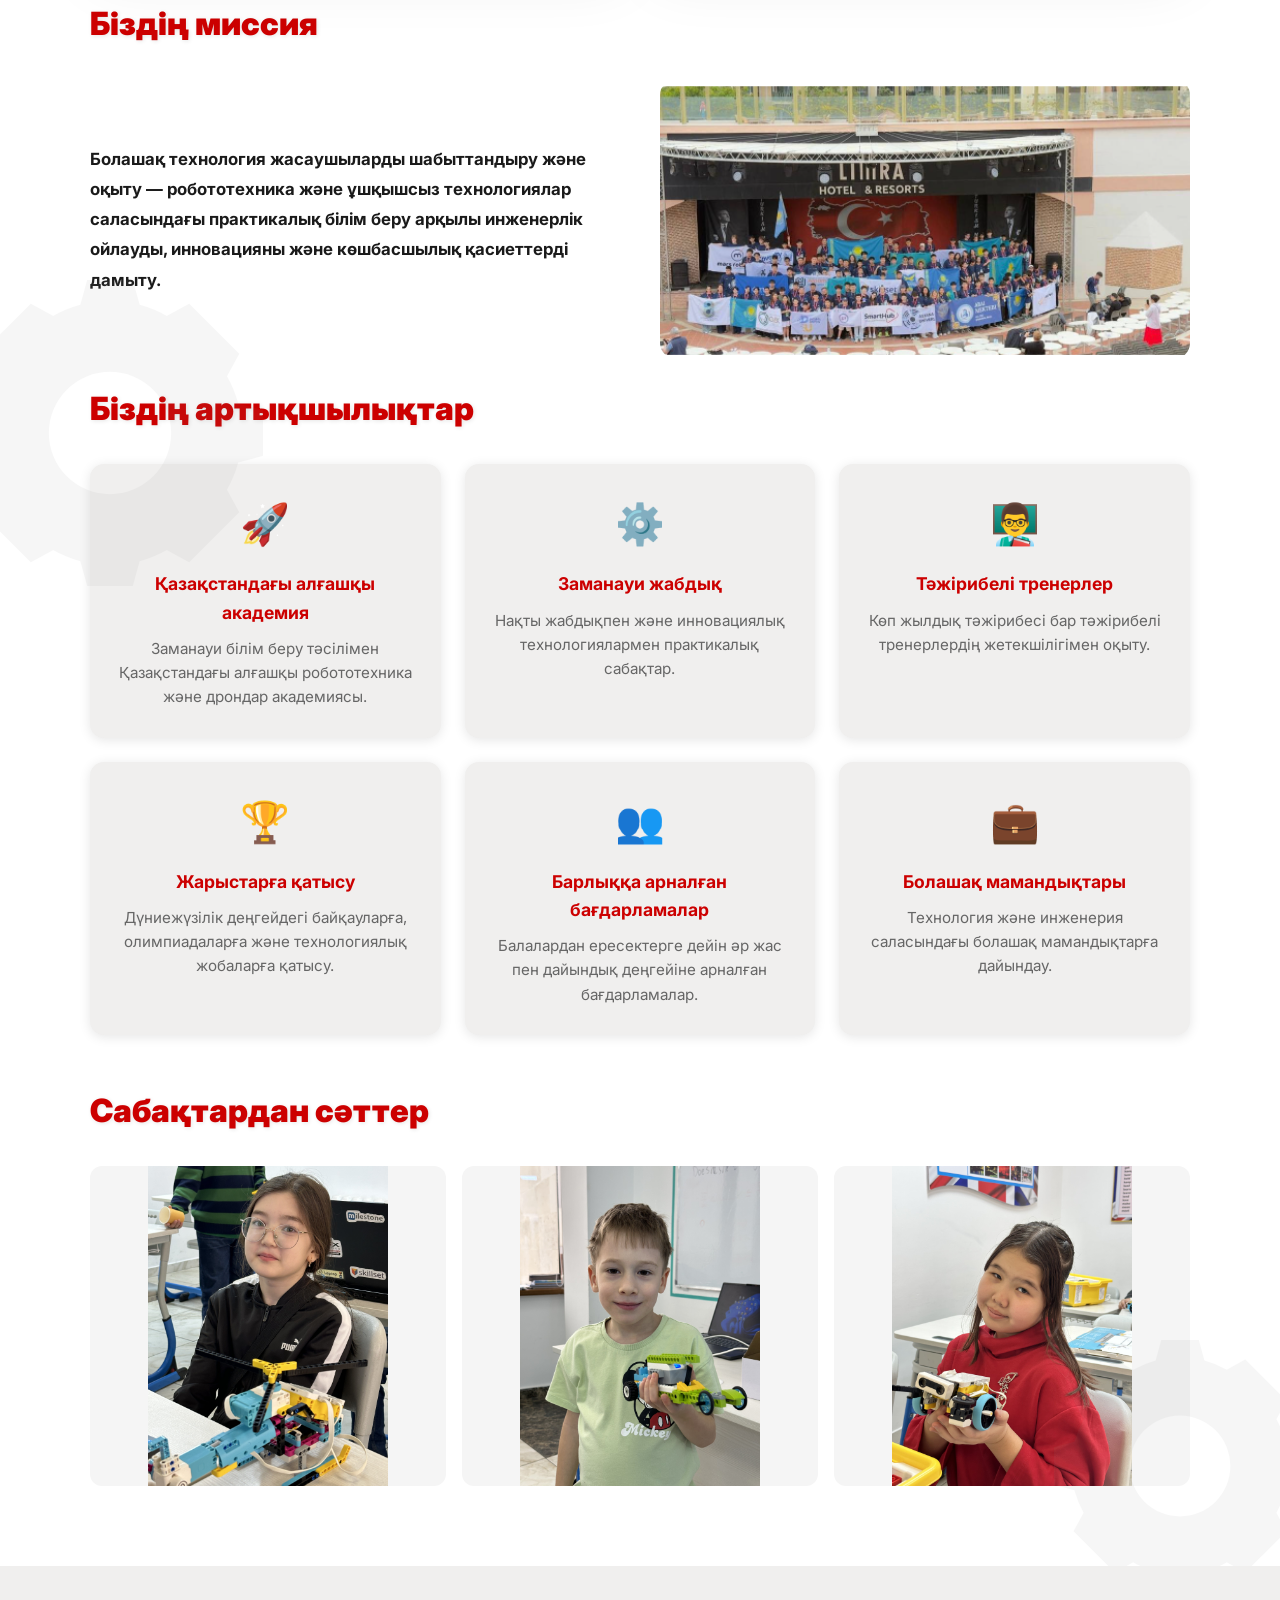
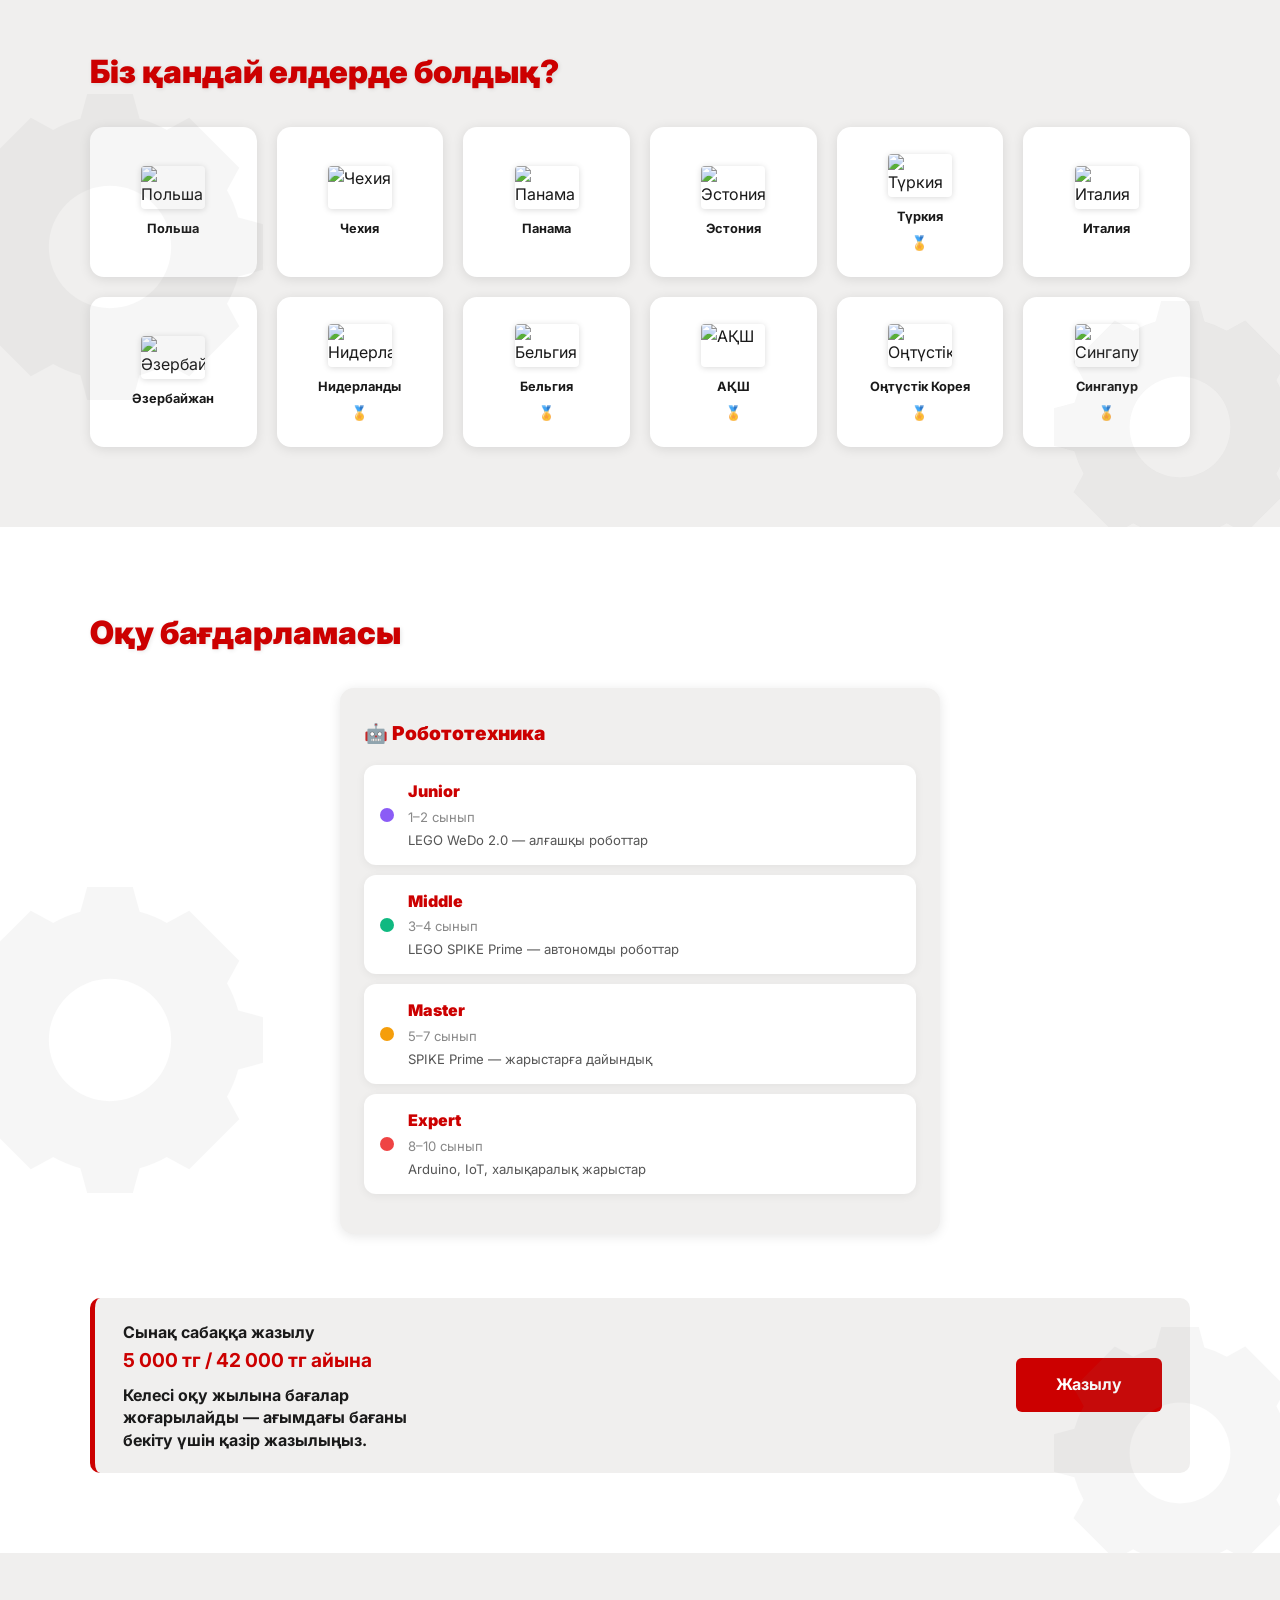
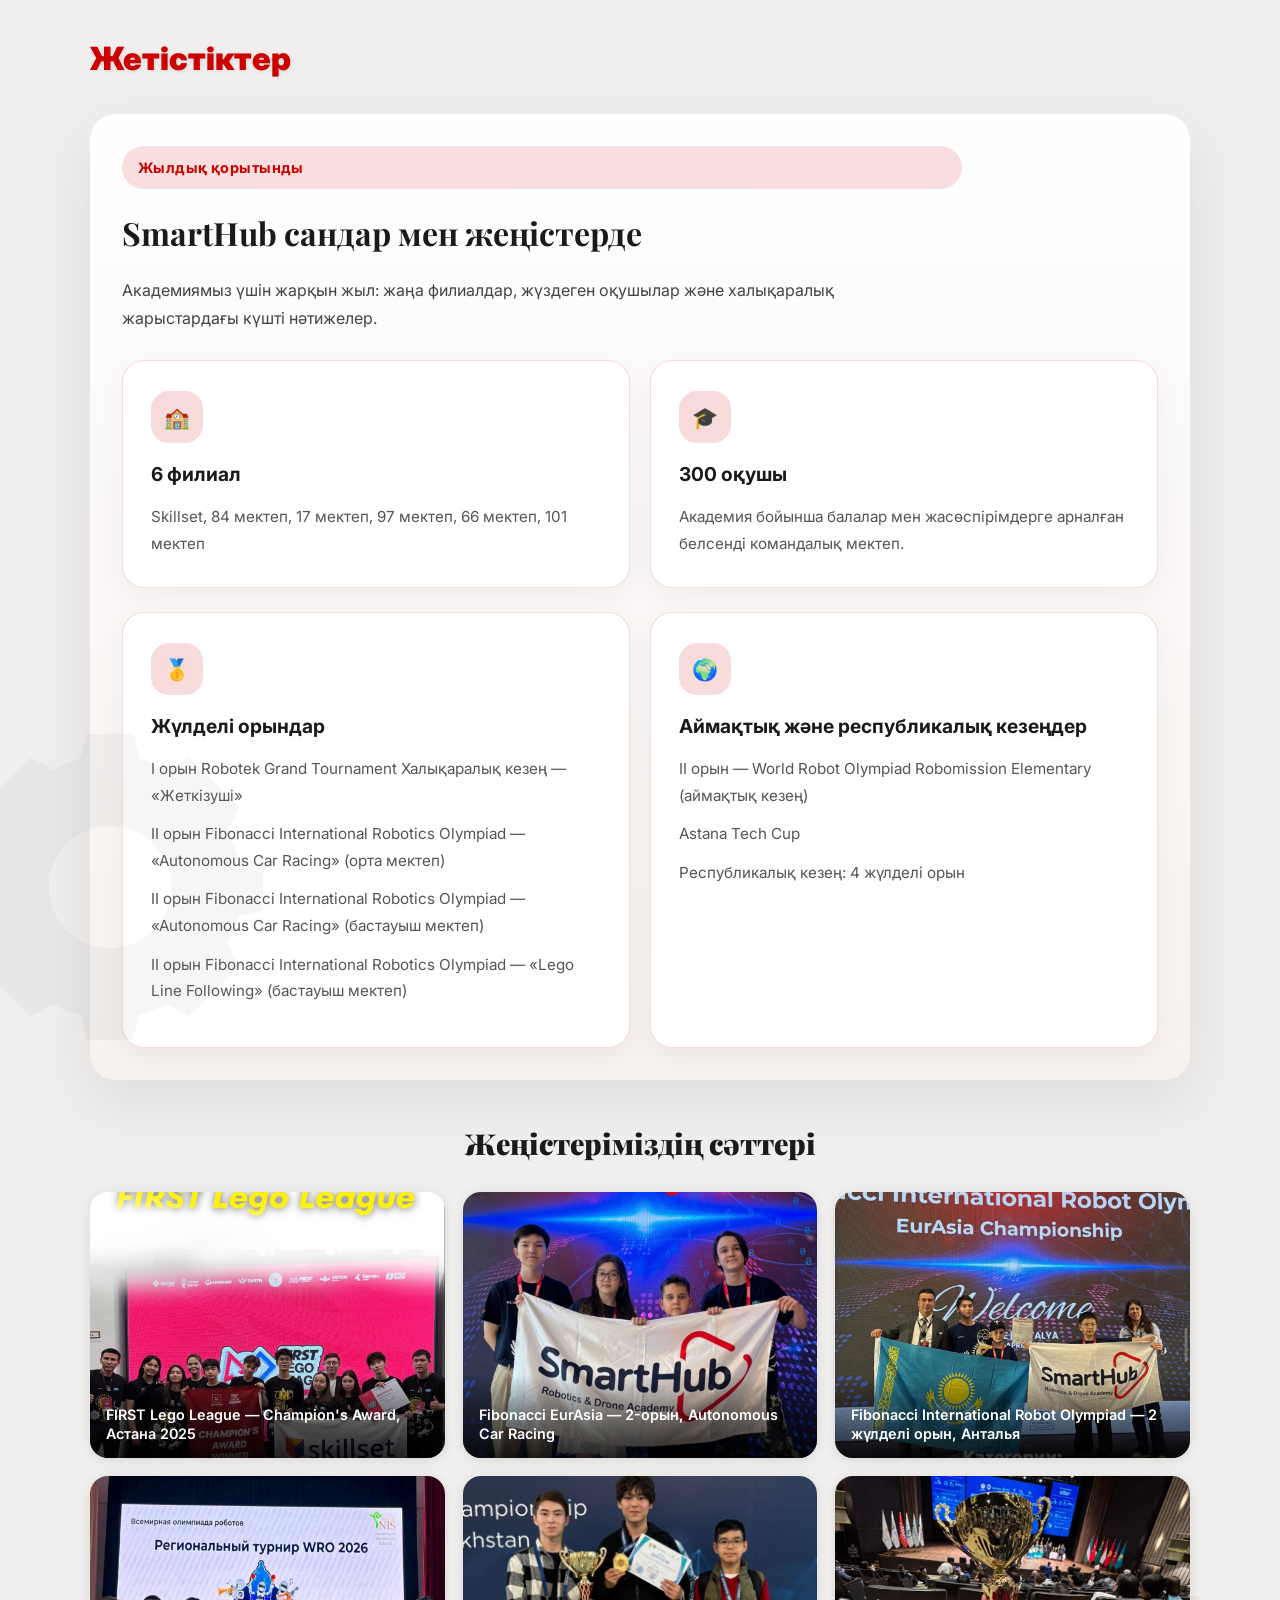
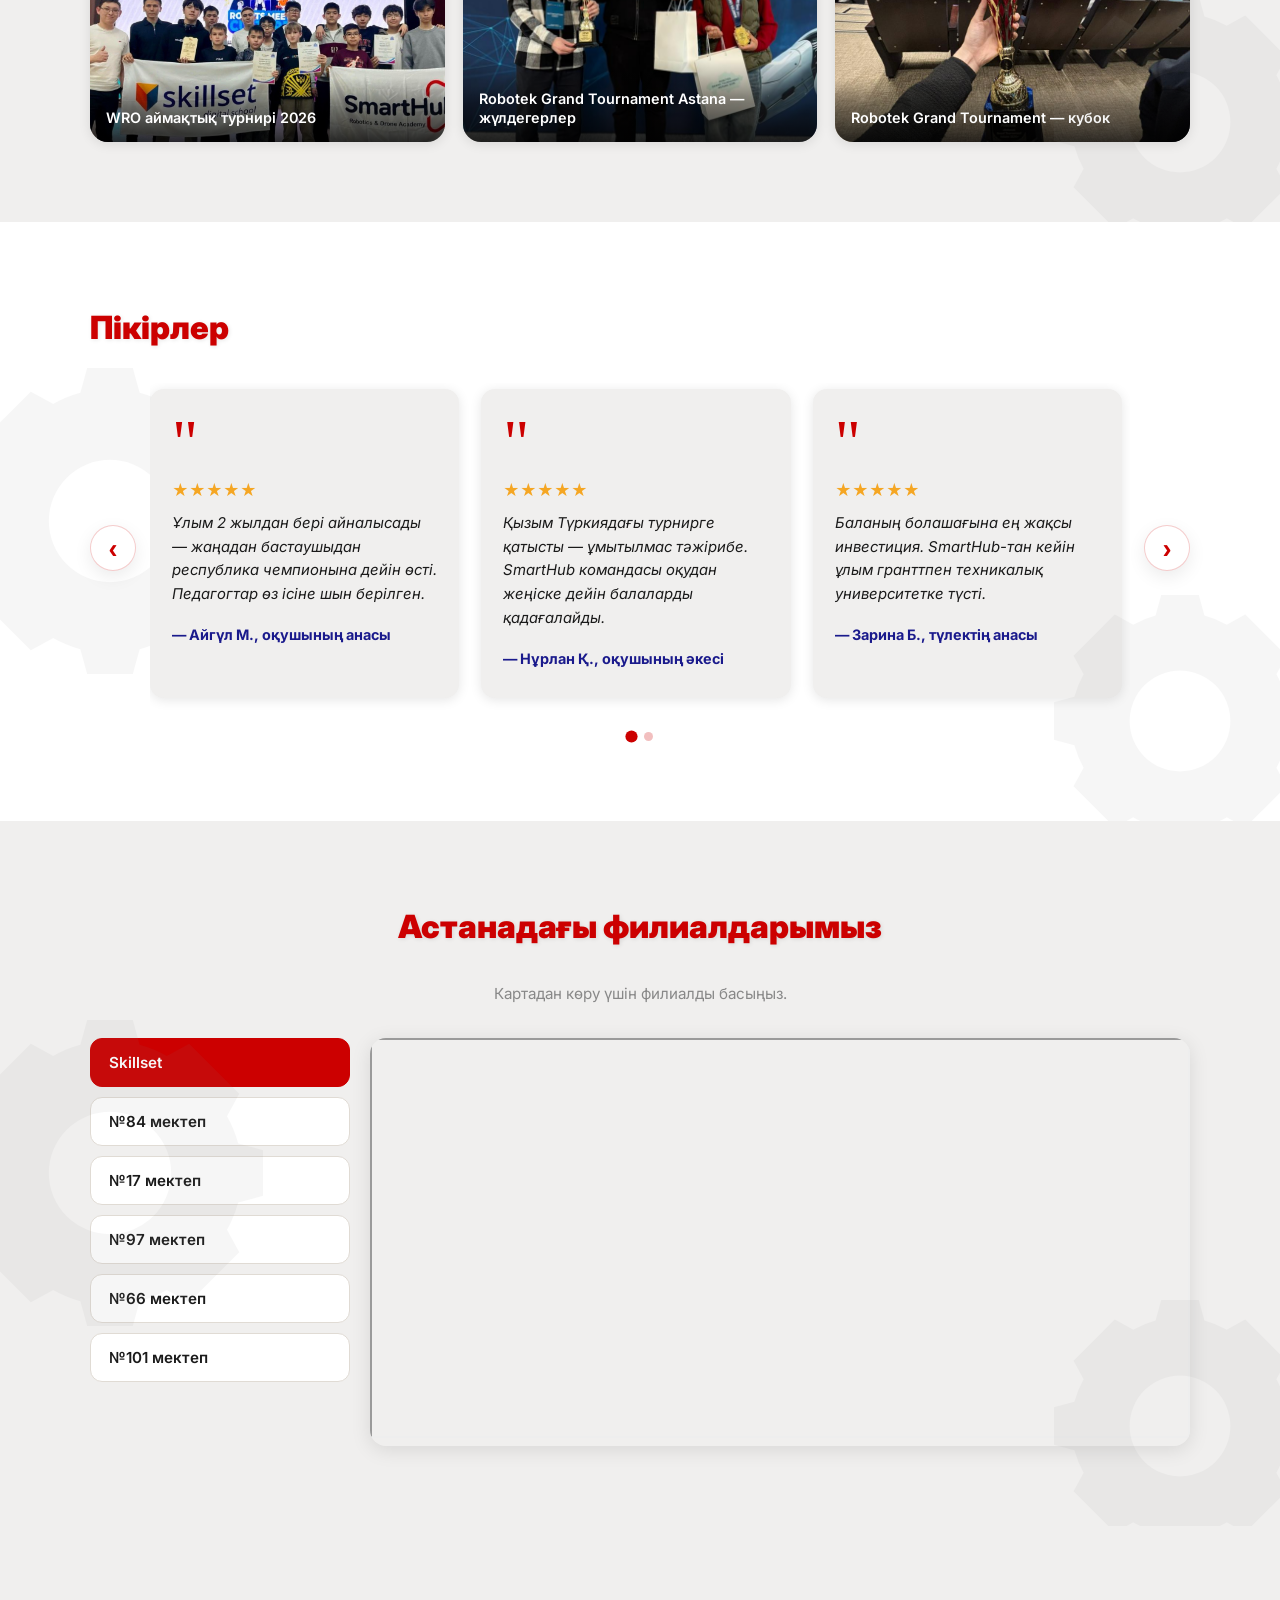
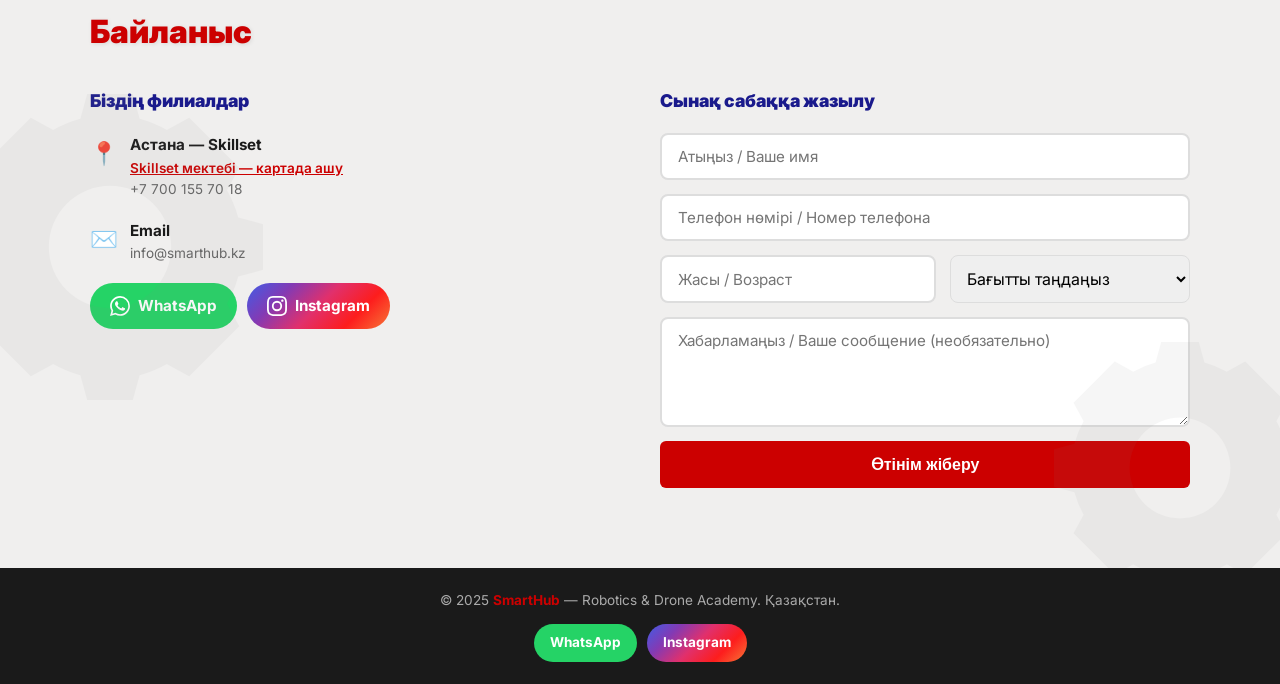
==== commit 2e8f02f3: "Add files via upload" ====
--- a/index.html
+++ b/index.html
@@ -88,6 +88,76 @@
         /* Dark mode event detail */
         body.dark #event-detail-overlay { background:#1a1a2e; }
         body.dark .event-detail-overlay { background:#1a1a2e; }
+
+        /* ─── LEVEL CAROUSEL ─────────────────────────────── */
+        .level-photo-slot { width:100%; height:340px; border-radius:10px; overflow:hidden; margin-bottom:10px; position:relative; cursor:pointer; border:none; background:#eee; }
+        .level-carousel { width:100%; height:100%; position:relative; }
+        .level-carousel img { position:absolute; inset:0; width:100%; height:100%; object-fit:cover; object-position:center 20%; opacity:0; transition:opacity .4s; }
+        .level-carousel img.active { opacity:1; }
+        .carousel-dots { position:absolute; bottom:6px; left:0; right:0; display:flex; justify-content:center; gap:5px; z-index:2; }
+        .cdot { width:7px; height:7px; border-radius:50%; background:rgba(255,255,255,.5); cursor:pointer; transition:.2s; }
+        .cdot.active { background:#fff; }
+        /* Lightbox */
+        #level-lightbox { display:none; position:fixed; inset:0; background:rgba(0,0,0,.92); z-index:9999; align-items:center; justify-content:center; flex-direction:column; }
+        #level-lightbox.open { display:flex; }
+        #level-lightbox img { max-width:90vw; max-height:80vh; object-fit:contain; border-radius:12px; }
+        #level-lightbox .lb-close { position:absolute; top:20px; right:24px; color:#fff; font-size:2rem; cursor:pointer; background:none; border:none; }
+        #level-lightbox .lb-nav { display:flex; gap:20px; margin-top:16px; }
+        #level-lightbox .lb-btn { background:rgba(255,255,255,.15); border:none; color:#fff; font-size:1.5rem; width:44px; height:44px; border-radius:50%; cursor:pointer; transition:.2s; }
+        #level-lightbox .lb-btn:hover { background:rgba(255,255,255,.3); }
+        #level-lightbox .lb-counter { color:rgba(255,255,255,.6); font-size:.9rem; margin-top:8px; }
+
+        /* ─── LEVEL PHOTO SECTIONS ───────────────────────── */
+        .level-photo-sections { margin-top:24px; display:flex; flex-direction:column; gap:20px; }
+        .lps-block { background:#fff; border-radius:14px; overflow:hidden; box-shadow:0 2px 12px rgba(0,0,0,.07); }
+        .lps-label { padding:12px 16px; font-weight:700; font-size:.9rem; color:#CC0000; border-bottom:1px solid #f0f0f0; background:#fafafa; }
+        .lps-carousel { position:relative; overflow:hidden; height:280px; }
+        .lps-track { display:flex; height:100%; transition:transform .4s ease; }
+        .lps-track img { flex:0 0 100%; width:100%; height:100%; object-fit:cover; object-position:center 15%; }
+        .lps-btn { position:absolute; top:50%; transform:translateY(-50%); background:rgba(0,0,0,.4); color:#fff; border:none; font-size:1.6rem; width:38px; height:38px; border-radius:50%; cursor:pointer; display:flex; align-items:center; justify-content:center; transition:.2s; z-index:2; }
+        .lps-btn:hover { background:rgba(204,0,0,.7); }
+        .lps-prev { left:10px; }
+        .lps-next { right:10px; }
+        body.dark .lps-block { background:#222; }
+        body.dark .lps-label { background:#1a1a1a; color:#ff6b6b; border-color:#333; }
+
+        /* ═══ ROBO LAYOUT: слева карточки, справа фото ════ */
+        .robo-layout { display:grid; grid-template-columns:320px 1fr; gap:28px; margin-bottom:40px; align-items:start; }
+        .track-heading { font-size:1.1rem; font-weight:900; color:var(--red); margin-bottom:16px; }
+        .robo-level-card { display:flex; align-items:center; gap:14px; background:#fff; border-radius:12px; padding:14px 16px; margin-bottom:10px; box-shadow:0 2px 10px rgba(0,0,0,.06); transition:.2s; }
+        .robo-level-card:hover { transform:translateX(4px); box-shadow:0 4px 16px rgba(0,0,0,.1); }
+        .rlc-dot { width:14px; height:14px; border-radius:50%; flex-shrink:0; }
+        .rlc-name { font-weight:900; font-size:1rem; color:var(--red); }
+        .rlc-grade { font-size:.82rem; color:#888; margin:2px 0; }
+        .rlc-desc { font-size:.82rem; color:#555; }
+        body.dark .robo-level-card { background:#222; }
+        body.dark .rlc-desc { color:#aaa; }
+        /* Photo slider */
+        .robo-photos { display:flex; flex-direction:column; gap:16px; }
+        .rp-item { border-radius:12px; overflow:hidden; background:#fff; box-shadow:0 2px 12px rgba(0,0,0,.07); }
+        .rp-label { padding:10px 14px; font-size:.85rem; font-weight:700; color:var(--red); background:#fafafa; border-bottom:1px solid #f0f0f0; }
+        .rp-slider { position:relative; height:200px; overflow:hidden; }
+        .rp-track { display:flex; height:100%; transition:transform .4s ease; }
+        .rp-track img { flex:0 0 100%; width:100%; height:100%; object-fit:cover; object-position:center 15%; }
+        .rp-btn { position:absolute; top:50%; transform:translateY(-50%); background:rgba(0,0,0,.4); color:#fff; border:none; font-size:1.4rem; width:34px; height:34px; border-radius:50%; cursor:pointer; display:flex; align-items:center; justify-content:center; z-index:2; transition:.2s; }
+        .rp-btn:hover { background:rgba(204,0,0,.7); }
+        .rp-prev { left:8px; }
+        .rp-next { right:8px; }
+        body.dark .rp-item { background:#222; }
+        body.dark .rp-label { background:#1a1a1a; border-color:#333; }
+        /* 3 columns directions */
+        .directions-3col { display:grid; grid-template-columns:repeat(3,1fr); gap:20px; margin-bottom:32px; }
+        .dir3-card { border-radius:16px; overflow:hidden; }
+        .dir3-card .flip-card-front, .dir3-card .flip-card-back { padding:24px; border-radius:16px; background:#fff; box-shadow:0 2px 14px rgba(0,0,0,.07); min-height:220px; display:flex; flex-direction:column; align-items:flex-start; gap:10px; }
+        .dir3-icon { font-size:2rem; margin-bottom:4px; }
+        .dir3-card h3 { font-size:1.05rem; font-weight:900; color:var(--red); }
+        .dir3-card p { font-size:.88rem; color:#555; line-height:1.6; flex:1; }
+        .dir3-card .flip-card-back { background:var(--red); }
+        .dir3-card .flip-card-back h3, .dir3-card .flip-card-back p { color:#fff; }
+        body.dark .dir3-card .flip-card-front { background:#222; }
+        body.dark .dir3-card p { color:#aaa; }
+        @media(max-width:900px){ .robo-layout{grid-template-columns:1fr;} .directions-3col{grid-template-columns:1fr;} }
+        @media(max-width:600px){ .directions-3col{grid-template-columns:1fr;} }
     </style>
 </head>
 <body>
@@ -381,143 +451,97 @@
         <div class="section-inner">
             <h2 class="section-title" data-kaz="Оқу бағдарламасы" data-ru="Учебная Программа" data-en="Curriculum">Оқу бағдарламасы</h2>
 
-            <div class="curriculum-grid">
-                <!-- Робототехника -->
-                <div class="track-card">
-                    <h3 data-kaz="🤖 Роботика" data-ru="🤖 Робототехника" data-en="🤖 Robotics">🤖 Роботика</h3>
-                    <div class="level-grid">
-                        <div class="level-card flip-card">
-                            <div class="flip-card-inner">
-                                <div class="flip-card-front">
-                                    <div class="level-photo-slot" data-level="junior">
-                                        <div class="level-photo-inner"><span class="level-icon">🟣</span></div>
-                                    </div>
-                                    <div class="level-name">Junior</div>
-                                    <div class="level-age" data-kaz="1–2 сынып" data-ru="1–2 класс" data-en="Grade 1–2">1–2 сынып</div>
-                                </div>
-                                <div class="flip-card-back">
-                                    <h4>Junior</h4>
-                                    <p data-kaz="Жасы: 5 жастан 2-сыныпқа дейін. Балалар LEGO Education WeDo 2.0 конструкторлары арқылы роботика әлемімен танысады. Логика, қиял мен есеп шешу дағдылары дамиды." data-ru="Возраст: от 5 лет до 2 класса. Дети знакомятся с миром робототехники через конструкторы LEGO Education WeDo 2.0. Развиваются логика, воображение и навыки решения задач." data-en="Age: from 5 years to grade 2. Children explore the world of robotics through LEGO Education WeDo 2.0. Logic, imagination and problem-solving skills develop.">Жасы: 5 жастан 2-сыныпқа дейін. Балалар LEGO Education WeDo 2.0 конструкторлары арқылы роботика әлемімен танысады.</p>
-                                </div>
-                            </div>
-                        </div>
-                        <div class="level-card flip-card">
-                            <div class="flip-card-inner">
-                                <div class="flip-card-front">
-                                    <div class="level-photo-slot" data-level="middle">
-                                        <div class="level-photo-inner"><span class="level-icon">🟢</span></div>
-                                    </div>
-                                    <div class="level-name">Middle</div>
-                                    <div class="level-age" data-kaz="3–4 сынып" data-ru="3–4 класс" data-en="Grade 3–4">3–4 сынып</div>
-                                </div>
-                                <div class="flip-card-back">
-                                    <h4>Middle</h4>
-                                    <p data-kaz="Жасы: 3–4 сынып. LEGO Education SPIKE Prime платформасымен жұмыс. Күрделі механизмдер, программалау және автономды роботтар жасау." data-ru="Возраст: 3–4 классы. Работа с платформой LEGO Education SPIKE Prime. Сложные механизмы, программирование и создание автономных роботов." data-en="Age: grades 3–4. Working with LEGO Education SPIKE Prime platform. Complex mechanisms, programming and autonomous robots.">Жасы: 3–4 сынып. LEGO Education SPIKE Prime платформасымен жұмыс. Күрделі механизмдер, программалау және автономды роботтар жасау.</p>
-                                </div>
-                            </div>
-                        </div>
-                        <div class="level-card flip-card">
-                            <div class="flip-card-inner">
-                                <div class="flip-card-front">
-                                    <div class="level-photo-slot" data-level="master">
-                                        <div class="level-photo-inner"><span class="level-icon">🟡</span></div>
-                                    </div>
-                                    <div class="level-name">Master</div>
-                                    <div class="level-age" data-kaz="5–7 сынып" data-ru="5–7 класс" data-en="Grade 5–7">5–7 сынып</div>
-                                </div>
-                                <div class="flip-card-back">
-                                    <h4>Master</h4>
-                                    <p data-kaz="Жасы: 5–7 сынып. SPIKE Prime платформасында тереңдетілген оқыту. Күрделі жобалар, жарыстарға қатысу және нақты инженерлік есептерді шешу." data-ru="Возраст: 5–7 классы. Углублённое изучение с SPIKE Prime. Сложные проекты, участие в соревнованиях и решение реальных инженерных задач." data-en="Age: grades 5–7. Advanced study with SPIKE Prime. Complex projects, competitions and real engineering challenges.">Жасы: 5–7 сынып. SPIKE Prime платформасында тереңдетілген оқыту. Күрделі жобалар, жарыстарға қатысу.</p>
-                                </div>
-                            </div>
-                        </div>
-                        <div class="level-card flip-card">
-                            <div class="flip-card-inner">
-                                <div class="flip-card-front">
-                                    <div class="level-photo-slot" data-level="expert">
-                                        <div class="level-photo-inner"><span class="level-icon">🔴</span></div>
-                                    </div>
-                                    <div class="level-name">Expert</div>
-                                    <div class="level-age" data-kaz="8–10 сынып" data-ru="8–10 класс" data-en="Grade 8–10">8–10 сынып</div>
-                                </div>
-                                <div class="flip-card-back">
-                                    <h4>Expert</h4>
-                                    <p data-kaz="Жасы: 8–10 сынып. Arduino микроконтроллерлерімен жұмыс, электроника, датчиктер және IoT технологиялары. Өз жобаларын жасайды." data-ru="Возраст: 8–10 классы. Работа с Arduino, электроника, датчики и IoT. Создают собственные проекты." data-en="Age: grades 8–10. Arduino, electronics, sensors and IoT. Creating own projects.">Жасы: 8–10 сынып. Arduino микроконтроллерлерімен жұмыс, электроника, датчиктер және IoT технологиялары.</p>
-                                </div>
-                            </div>
-                        </div>
-                    </div>
-                </div>
-
-                <!-- Направления -->
-                <div class="directions-column">
-                <div class="track-card flip-card">
+            <!-- ═══ РОБОТОТЕХНИКА ═══ -->
+            <div style="margin-bottom:32px;">
+                <div class="track-card" style="max-width:600px;margin:0 auto;">
+                    <h3 class="track-heading">🤖 <span data-kaz="Робототехника" data-ru="Робототехника" data-en="Robotics">Робототехника</span></h3>
+
+                    <div class="robo-level-card">
+                        <div class="rlc-dot" style="background:#8B5CF6"></div>
+                        <div class="rlc-info">
+                            <div class="rlc-name">Junior</div>
+                            <div class="rlc-grade" data-kaz="1–2 сынып" data-ru="1–2 класс" data-en="Grade 1–2">1–2 сынып</div>
+                            <div class="rlc-desc" data-kaz="LEGO WeDo 2.0 — алғашқы роботтар" data-ru="LEGO WeDo 2.0 — первые роботы" data-en="LEGO WeDo 2.0 — first robots">LEGO WeDo 2.0 — алғашқы роботтар</div>
+                        </div>
+                    </div>
+                    <div class="robo-level-card">
+                        <div class="rlc-dot" style="background:#10B981"></div>
+                        <div class="rlc-info">
+                            <div class="rlc-name">Middle</div>
+                            <div class="rlc-grade" data-kaz="3–4 сынып" data-ru="3–4 класс" data-en="Grade 3–4">3–4 сынып</div>
+                            <div class="rlc-desc" data-kaz="LEGO SPIKE Prime — автономды роботтар" data-ru="LEGO SPIKE Prime — автономные роботы" data-en="LEGO SPIKE Prime — autonomous robots">LEGO SPIKE Prime — автономды роботтар</div>
+                        </div>
+                    </div>
+                    <div class="robo-level-card">
+                        <div class="rlc-dot" style="background:#F59E0B"></div>
+                        <div class="rlc-info">
+                            <div class="rlc-name">Master</div>
+                            <div class="rlc-grade" data-kaz="5–7 сынып" data-ru="5–7 класс" data-en="Grade 5–7">5–7 сынып</div>
+                            <div class="rlc-desc" data-kaz="SPIKE Prime — жарыстарға дайындық" data-ru="SPIKE Prime — подготовка к соревнованиям" data-en="SPIKE Prime — competition prep">SPIKE Prime — жарыстарға дайындық</div>
+                        </div>
+                    </div>
+                    <div class="robo-level-card">
+                        <div class="rlc-dot" style="background:#EF4444"></div>
+                        <div class="rlc-info">
+                            <div class="rlc-name">Expert</div>
+                            <div class="rlc-grade" data-kaz="8–10 сынып" data-ru="8–10 класс" data-en="Grade 8–10">8–10 сынып</div>
+                            <div class="rlc-desc" data-kaz="Arduino, IoT, халықаралық жарыстар" data-ru="Arduino, IoT, международные соревнования" data-en="Arduino, IoT, international competitions">Arduino, IoT, халықаралық жарыстар</div>
+                        </div>
+                    </div>
+                </div>
+            </div>
+
+            <!-- ═══ ОСТАЛЬНЫЕ НАПРАВЛЕНИЯ: 3 колонки ═══ -->
+            <div class="directions-3col">
+
+                <div class="dir3-card flip-card">
                     <div class="flip-card-inner">
                         <div class="flip-card-front">
-                            <h3 data-kaz="🚁 Дрондар" data-ru="🚁 Дроны" data-en="🚁 Drones">🚁 Дрондар</h3>
-                            <p class="track-desc-front" data-kaz="SmartHub-тегі дрон бағыты — практикалық жаттығулар, пилоттау және дрон-футбол жарыстарына қатысуға дайындық." data-ru="Направление дронов в SmartHub — практические тренировки, пилотирование и подготовка к участию в соревнованиях по дрон-футболу." data-en="The drone direction at SmartHub — practical training, piloting and preparation for drone football competitions.">SmartHub-тегі дрон бағыты — практикалық жаттығулар, пилоттау және дрон-футбол жарыстарына қатысуға дайындық.</p>
+                            <div class="dir3-icon">🚁</div>
+                            <h3 data-kaz="Дрондар" data-ru="Дроны" data-en="Drones">Дрондар</h3>
+                            <p data-kaz="Практикалық жаттығулар, пилоттау және дрон-футбол жарыстарына дайындық." data-ru="Практические тренировки, пилотирование и подготовка к соревнованиям по дрон-футболу." data-en="Practical training, piloting and drone football competition prep.">Практикалық жаттығулар, пилоттау және дрон-футбол жарыстарына дайындық.</p>
                             <button class="flip-button" type="button" data-kaz="Толығырақ" data-ru="Подробнее" data-en="More">Толығырақ</button>
-                            <p class="flip-hint" data-kaz="Толығырақ көру үшін курсорды апарыңыз немесе басыңыз." data-ru="Наведите курсор или нажмите, чтобы увидеть подробности." data-en="Hover or tap to see details.">Толығырақ көру үшін курсорды апарыңыз немесе басыңыз.</p>
+                            <p class="flip-hint" data-kaz="Толығырақ көру үшін курсорды апарыңыз немесе басыңыз." data-ru="Наведите курсор или нажмите." data-en="Hover or tap for details.">Толығырақ көру үшін курсорды апарыңыз немесе басыңыз.</p>
                         </div>
                         <div class="flip-card-back">
                             <h3 data-kaz="«Дрондарды басқару» бағыты" data-ru="Направление «Управление дронами»" data-en="Drone Control Direction">«Дрондарды басқару» бағыты</h3>
-                            <p data-kaz="SmartHub-тегі дрон бағыты — оқушылар пилоттау дағдыларын меңгеретін және дрон-футбол жарыстарына қатысуға дайындалатын практикалық жаттығулар жүйесі." data-ru="Направление дронов в SmartHub — система практических тренировок, где ученики осваивают навыки пилотирования и готовятся к участию в соревнованиях по дрон-футболу." data-en="The drone direction at SmartHub is a system of practical training where students master piloting skills and prepare for drone football competitions.">SmartHub-тегі дрон бағыты — оқушылар пилоттау дағдыларын меңгеретін және дрон-футбол жарыстарына қатысуға дайындалатын практикалық жаттығулар жүйесі.</p>
-                            <p data-kaz="Оқыту іріктеу кезеңінен басталады, ол алғашқы үш айда жүреді. Осы уақытта балалар дрондардың құрылысымен танысады, қауіпсіздік ережелерін үйренеді және ұшатын аппараттарды басқарудың негізгі дағдыларын алады." data-ru="Обучение начинается с отборочного этапа, который длится первые три месяца. За это время дети знакомятся с устройством дронов, изучают правила безопасности и получают базовые навыки управления." data-en="Training begins with a selection stage lasting the first three months. Children learn about drone structure, safety rules and get basic piloting skills.">Оқыту іріктеу кезеңінен басталады — алғашқы үш ай. Осы уақытта балалар дрондардың құрылысымен танысады, қауіпсіздік ережелерін үйренеді.</p>
-                            <p data-kaz="Жаттығулар кезінде оқушылар:" data-ru="Во время тренировок ученики:" data-en="During training students:">Жаттығулар кезінде оқушылар:</p>
-                            <ul>
-                                <li data-kaz="дрондарды пилоттаудың негіздерін үйренеді;" data-ru="изучают основы пилотирования дронов;" data-en="learn the basics of drone piloting;">дрондарды пилоттаудың негіздерін үйренеді;</li>
-                                <li data-kaz="реакция жылдамдығы мен қозғалыс координациясын дамытады;" data-ru="развивают скорость реакции и координацию движений;" data-en="develop reaction speed and coordination;">реакция жылдамдығы мен қозғалыс координациясын дамытады;</li>
-                                <li data-kaz="зейін шоғырлануын жақсартады;" data-ru="улучшают концентрацию внимания;" data-en="improve concentration;">зейін шоғырлануын жақсартады;</li>
-                                <li data-kaz="командалық өзара әрекетті меңгереді;" data-ru="осваивают командное взаимодействие;" data-en="master team interaction;">командалық өзара әрекетті меңгереді;</li>
-                                <li data-kaz="дрон-футбол жарыстарына дайындалады." data-ru="готовятся к участию в соревнованиях по дрон-футболу." data-en="prepare for drone football competitions.">дрон-футбол жарыстарына дайындалады.</li>
-                            </ul>
-                        </div>
-                    </div>
-                </div>
-
-                <div class="track-card flip-card">
+                            <p data-kaz="Оқушылар пилоттау дағдыларын меңгереді, қауіпсіздік ережелерін үйренеді және дрон-футбол жарыстарына дайындалады." data-ru="Ученики осваивают навыки пилотирования, изучают правила безопасности и готовятся к соревнованиям по дрон-футболу." data-en="Students master piloting skills, learn safety rules and prepare for drone football competitions.">Оқушылар пилоттау дағдыларын меңгереді, қауіпсіздік ережелерін үйренеді және дрон-футбол жарыстарына дайындалады.</p>
+                        </div>
+                    </div>
+                </div>
+
+                <div class="dir3-card flip-card">
                     <div class="flip-card-inner">
                         <div class="flip-card-front">
-                            <h3 data-kaz="⚽ Дрон-футбол" data-ru="⚽ Дрон-футбол" data-en="⚽ Drone Football">⚽ Дрон-футбол</h3>
-                            <p class="track-desc-front" data-kaz="Стратегияны, реакция жылдамдығын және командалық жұмысты дамытатын заманауи технологиялық спорт." data-ru="Современный технологический спорт, развивающий стратегию, скорость реакции и командную работу." data-en="Modern tech sport developing strategy, reaction speed and teamwork.">Стратегияны, реакция жылдамдығын және командалық жұмысты дамытатын заманауи технологиялық спорт.</p>
+                            <div class="dir3-icon">⚽</div>
+                            <h3 data-kaz="Дрон-футбол" data-ru="Дрон-футбол" data-en="Drone Football">Дрон-футбол</h3>
+                            <p data-kaz="Стратегияны, реакция жылдамдығын және командалық жұмысты дамытатын заманауи технологиялық спорт." data-ru="Современный технологический спорт, развивающий стратегию, скорость реакции и командную работу." data-en="Modern tech sport developing strategy, reaction speed and teamwork.">Стратегияны, реакция жылдамдығын және командалық жұмысты дамытатын заманауи технологиялық спорт.</p>
                             <button class="flip-button" type="button" data-kaz="Толығырақ" data-ru="Подробнее" data-en="More">Толығырақ</button>
-                            <p class="flip-hint" data-kaz="Толығырақ көру үшін курсорды апарыңыз немесе басыңыз." data-ru="Наведите курсор или нажмите, чтобы увидеть подробности." data-en="Hover or tap to see details.">Толығырақ көру үшін курсорды апарыңыз немесе басыңыз.</p>
+                            <p class="flip-hint" data-kaz="Толығырақ көру үшін курсорды апарыңыз немесе басыңыз." data-ru="Наведите курсор или нажмите." data-en="Hover or tap for details.">Толығырақ көру үшін курсорды апарыңыз немесе басыңыз.</p>
                         </div>
                         <div class="flip-card-back">
                             <h3 data-kaz="Дрон-футбол" data-ru="Дрон-футбол" data-en="Drone Football">Дрон-футбол</h3>
-                            <p data-kaz="Дрон-футбол — команда арнайы дрондарды басқаратын және ауа кеңістігінде ойын тапсырмаларын орындайтын заманауи технологиялық спорт түрі. Бұл формат технологияларды, спортты, стратегиялық ойлауды және командалық жұмысты біріктіреді." data-ru="Дрон-футбол — современный технологический вид спорта, в котором команды управляют специальными дронами и выполняют игровые задачи в воздушном пространстве." data-en="Drone football is a modern tech sport where teams control special drones and complete game tasks in the airspace.">Дрон-футбол — команда арнайы дрондарды басқаратын және ауа кеңістігінде ойын тапсырмаларын орындайтын заманауи технологиялық спорт түрі.</p>
-                            <p data-kaz="Оқушы алатын нәрсе:" data-ru="Что получает ученик:" data-en="What the student gets:">Оқушы алатын нәрсе:</p>
-                            <ul>
-                                <li data-kaz="дрон басқарудың сенімді дағдылары;" data-ru="уверенные навыки управления дроном;" data-en="confident drone control skills;">дрон басқарудың сенімді дағдылары;</li>
-                                <li data-kaz="зейін, реакция және кеңістіктік ойлаудың дамуы;" data-ru="развитие внимания, реакции и пространственного мышления;" data-en="development of attention, reaction and spatial thinking;">зейін, реакция және кеңістіктік ойлаудың дамуы;</li>
-                                <li data-kaz="командалық жұмыс тәжірибесі;" data-ru="опыт командной работы;" data-en="teamwork experience;">командалық жұмыс тәжірибесі;</li>
-                                <li data-kaz="спорт және технологиялық жарыстарға қатысу." data-ru="участие в спортивных и технологических соревнованиях." data-en="participation in sports and tech competitions.">спорт және технологиялық жарыстарға қатысу.</li>
-                            </ul>
-                        </div>
-                    </div>
-                </div>
-
-                <div class="track-card flip-card">
+                            <p data-kaz="Команда арнайы дрондарды басқаратын ойын. Технологиялар, спорт және командалық жұмыс бірігеді." data-ru="Игра, в которой команды управляют специальными дронами. Технологии, спорт и командная работа в одном." data-en="A game where teams control special drones. Technology, sport and teamwork combined.">Команда арнайы дрондарды басқаратын ойын. Технологиялар, спорт және командалық жұмыс бірігеді.</p>
+                        </div>
+                    </div>
+                </div>
+
+                <div class="dir3-card flip-card">
                     <div class="flip-card-inner">
                         <div class="flip-card-front">
-                            <h3 data-kaz="🏆 Спорттық RBT" data-ru="🏆 Спортивная RBT" data-en="🏆 Sports RBT">🏆 Спорттық RBT</h3>
-                            <p class="track-desc-front" data-kaz="RBT — бұл роботика жарыстарында өз күшін сынағысы келетін оқушыларға арналған бағыт." data-ru="RBT — это направление для учеников, которые хотят выйти за рамки обычных занятий и попробовать свои силы в соревнованиях по робототехнике." data-en="RBT is a direction for students who want to go beyond regular classes and try their hand at robotics competitions.">RBT — бұл роботика жарыстарында өз күшін сынағысы келетін оқушыларға арналған бағыт.</p>
+                            <div class="dir3-icon">🏆</div>
+                            <h3 data-kaz="Спорттық RBT" data-ru="Спортивная RBT" data-en="Sports RBT">Спорттық RBT</h3>
+                            <p data-kaz="Роботика жарыстарында өз күшін сынағысы келетін оқушыларға арналған бағыт." data-ru="Направление для учеников, которые хотят попробовать свои силы в соревнованиях по робототехнике." data-en="Direction for students who want to compete in robotics tournaments.">Роботика жарыстарында өз күшін сынағысы келетін оқушыларға арналған бағыт.</p>
                             <button class="flip-button" type="button" data-kaz="Толығырақ" data-ru="Подробнее" data-en="More">Толығырақ</button>
-                            <p class="flip-hint" data-kaz="Толығырақ көру үшін курсорды апарыңыз немесе басыңыз." data-ru="Наведите курсор или нажмите, чтобы увидеть подробности." data-en="Hover or tap to see details.">Толығырақ көру үшін курсорды апарыңыз немесе басыңыз.</p>
+                            <p class="flip-hint" data-kaz="Толығырақ көру үшін курсорды апарыңыз немесе басыңыз." data-ru="Наведите курсор или нажмите." data-en="Hover or tap for details.">Толығырақ көру үшін курсорды апарыңыз немесе басыңыз.</p>
                         </div>
                         <div class="flip-card-back">
-                            <h3 data-kaz="RBT" data-ru="RBT" data-en="RBT">RBT</h3>
-                            <p data-kaz="RBT — қалалық, республикалық және халықаралық турнирлерге командаларды дайындауға бағытталған жаттығулар. Қатысушылар роботтарды жинап программалауды ғана емес, шектеулі уақыт жағдайында тиімді инженерлік шешімдер табуды үйренеді." data-ru="RBT направлен на подготовку команд к городским, республиканским и международным турнирам. Участники учатся не только собирать роботов, но и находить инженерные решения." data-en="RBT is aimed at preparing teams for city, national and international tournaments. Participants learn not only to build robots but to find engineering solutions.">RBT — қалалық, республикалық және халықаралық турнирлерге командаларды дайындауға бағытталған жаттығулар.</p>
-                            <p data-kaz="Жаттығулар кезінде оқушылар:" data-ru="Во время тренировок ученики:" data-en="During training students:">Жаттығулар кезінде оқушылар:</p>
-                            <ul>
-                                <li data-kaz="роботтардың конструкцияларын жобалайды;" data-ru="проектируют и совершенствуют конструкции роботов;" data-en="design and improve robot structures;">роботтардың конструкцияларын жобалайды;</li>
-                                <li data-kaz="программалау дағдыларын дамытады;" data-ru="развивают навыки программирования и автоматизации;" data-en="develop programming and automation skills;">программалау дағдыларын дамытады;</li>
-                                <li data-kaz="жарыстарға дайындалады." data-ru="готовятся к выступлениям на соревнованиях." data-en="prepare for competitions.">жарыстарға дайындалады.</li>
-                            </ul>
-                        </div>
-                    </div>
-                </div>
-                </div>
+                            <h3>RBT</h3>
+                            <p data-kaz="Қалалық, республикалық және халықаралық турнирлерге командаларды дайындау. Жобалау, программалау және жарыстарда жеңіске жету." data-ru="Подготовка команд к городским, республиканским и международным турнирам. Проектирование, программирование и победы." data-en="Preparing teams for city, national and international tournaments. Design, programming and winning.">Қалалық, республикалық және халықаралық турнирлерге командаларды дайындау. Жобалау, программалау және жарыстарда жеңіске жету.</p>
+                        </div>
+                    </div>
+                </div>
+
             </div>
 
             <div class="pricing-box">
@@ -849,6 +873,17 @@
                 </div>
             </div>
         </div>
+    </div>
+
+    <!-- LEVEL LIGHTBOX -->
+    <div id="level-lightbox">
+        <button class="lb-close" onclick="closeLightbox()">✕</button>
+        <img id="lb-img" src="" alt="" />
+        <div class="lb-nav">
+            <button class="lb-btn" onclick="lbPrev()">‹</button>
+            <button class="lb-btn" onclick="lbNext()">›</button>
+        </div>
+        <div class="lb-counter" id="lb-counter"></div>
     </div>
 
     <script src="script.js?v=6"></script>
@@ -1024,6 +1059,93 @@
         });
     });
 
+
+    // ── Level carousels ───────────────────────────────────
+    const levelPhotos = {
+        junior: ['junior1.jpg','junior2.jpg','junior3.jpg','junior4.jpg'],
+        middle: ['middle1.jpg','middle2.jpg','middle3.jpg','middle4.jpg'],
+        master: ['master1.jpg','master2.jpg','master3.jpg','master4.jpg'],
+        expert: ['expert1.jpg','expert2.jpg','expert3.jpg','expert4.jpg'],
+    };
+    const carouselIdx = { junior:0, middle:0, master:0, expert:0 };
+    const carouselTimers = {};
+
+    function setSlide(level, idx) {
+        const carousel = document.getElementById('carousel-' + level);
+        const dots = document.getElementById('dots-' + level);
+        if (!carousel) return;
+        const imgs = carousel.querySelectorAll('img');
+        const ddots = dots ? dots.querySelectorAll('.cdot') : [];
+        imgs.forEach((img, i) => img.classList.toggle('active', i === idx));
+        ddots.forEach((d, i) => d.classList.toggle('active', i === idx));
+        carouselIdx[level] = idx;
+    }
+
+    function startCarousel(level) {
+        const photos = levelPhotos[level];
+        if (!photos) return;
+        setSlide(level, 0);
+        carouselTimers[level] = setInterval(() => {
+            const next = (carouselIdx[level] + 1) % photos.length;
+            setSlide(level, next);
+        }, 2500);
+    }
+
+    ['junior','middle','master','expert'].forEach(l => startCarousel(l));
+
+    // ── Lightbox ──────────────────────────────────────────
+    let lbLevel = '', lbIdx = 0;
+
+    function openLevelGallery(level) {
+        lbLevel = level;
+        lbIdx = carouselIdx[level];
+        showLb();
+        document.getElementById('level-lightbox').classList.add('open');
+        document.body.style.overflow = 'hidden';
+    }
+    function closeLightbox() {
+        document.getElementById('level-lightbox').classList.remove('open');
+        document.body.style.overflow = '';
+    }
+    function showLb() {
+        const photos = levelPhotos[lbLevel];
+        document.getElementById('lb-img').src = photos[lbIdx];
+        document.getElementById('lb-counter').textContent = (lbIdx+1) + ' / ' + photos.length;
+    }
+    function lbNext() { lbIdx = (lbIdx+1) % levelPhotos[lbLevel].length; showLb(); }
+    function lbPrev() { lbIdx = (lbIdx-1+levelPhotos[lbLevel].length) % levelPhotos[lbLevel].length; showLb(); }
+    document.getElementById('level-lightbox').addEventListener('click', function(e){ if(e.target===this) closeLightbox(); });
+    document.addEventListener('keydown', e => {
+        if (!document.getElementById('level-lightbox').classList.contains('open')) return;
+        if (e.key==='ArrowRight') lbNext();
+        if (e.key==='ArrowLeft') lbPrev();
+        if (e.key==='Escape') closeLightbox();
+    });
+
+
+    // ── Level Photo Sections navigation ──────────────────
+    const lpsIdx = { junior:0, middle:0, master:0, expert:0 };
+    function lpsNav(level, dir) {
+        const carousel = document.getElementById('lps-' + level);
+        if (!carousel) return;
+        const track = carousel.querySelector('.lps-track');
+        const imgs = track.querySelectorAll('img');
+        lpsIdx[level] = (lpsIdx[level] + dir + imgs.length) % imgs.length;
+        track.style.transform = `translateX(-${lpsIdx[level] * 100}%)`;
+    }
+
+
+    // ── Robo photo sliders ────────────────────────────────
+    const rpIdx = { junior:0, middle:0, master:0, expert:0 };
+    function rpNav(level, dir) {
+        const slider = document.getElementById('rp-' + level);
+        if (!slider) return;
+        const track = slider.querySelector('.rp-track');
+        const imgs = track.querySelectorAll('img');
+        rpIdx[level] = (rpIdx[level] + dir + imgs.length) % imgs.length;
+        track.style.transform = `translateX(-${rpIdx[level] * 100}%)`;
+    }
+
     </script>
 </body>
 </html>
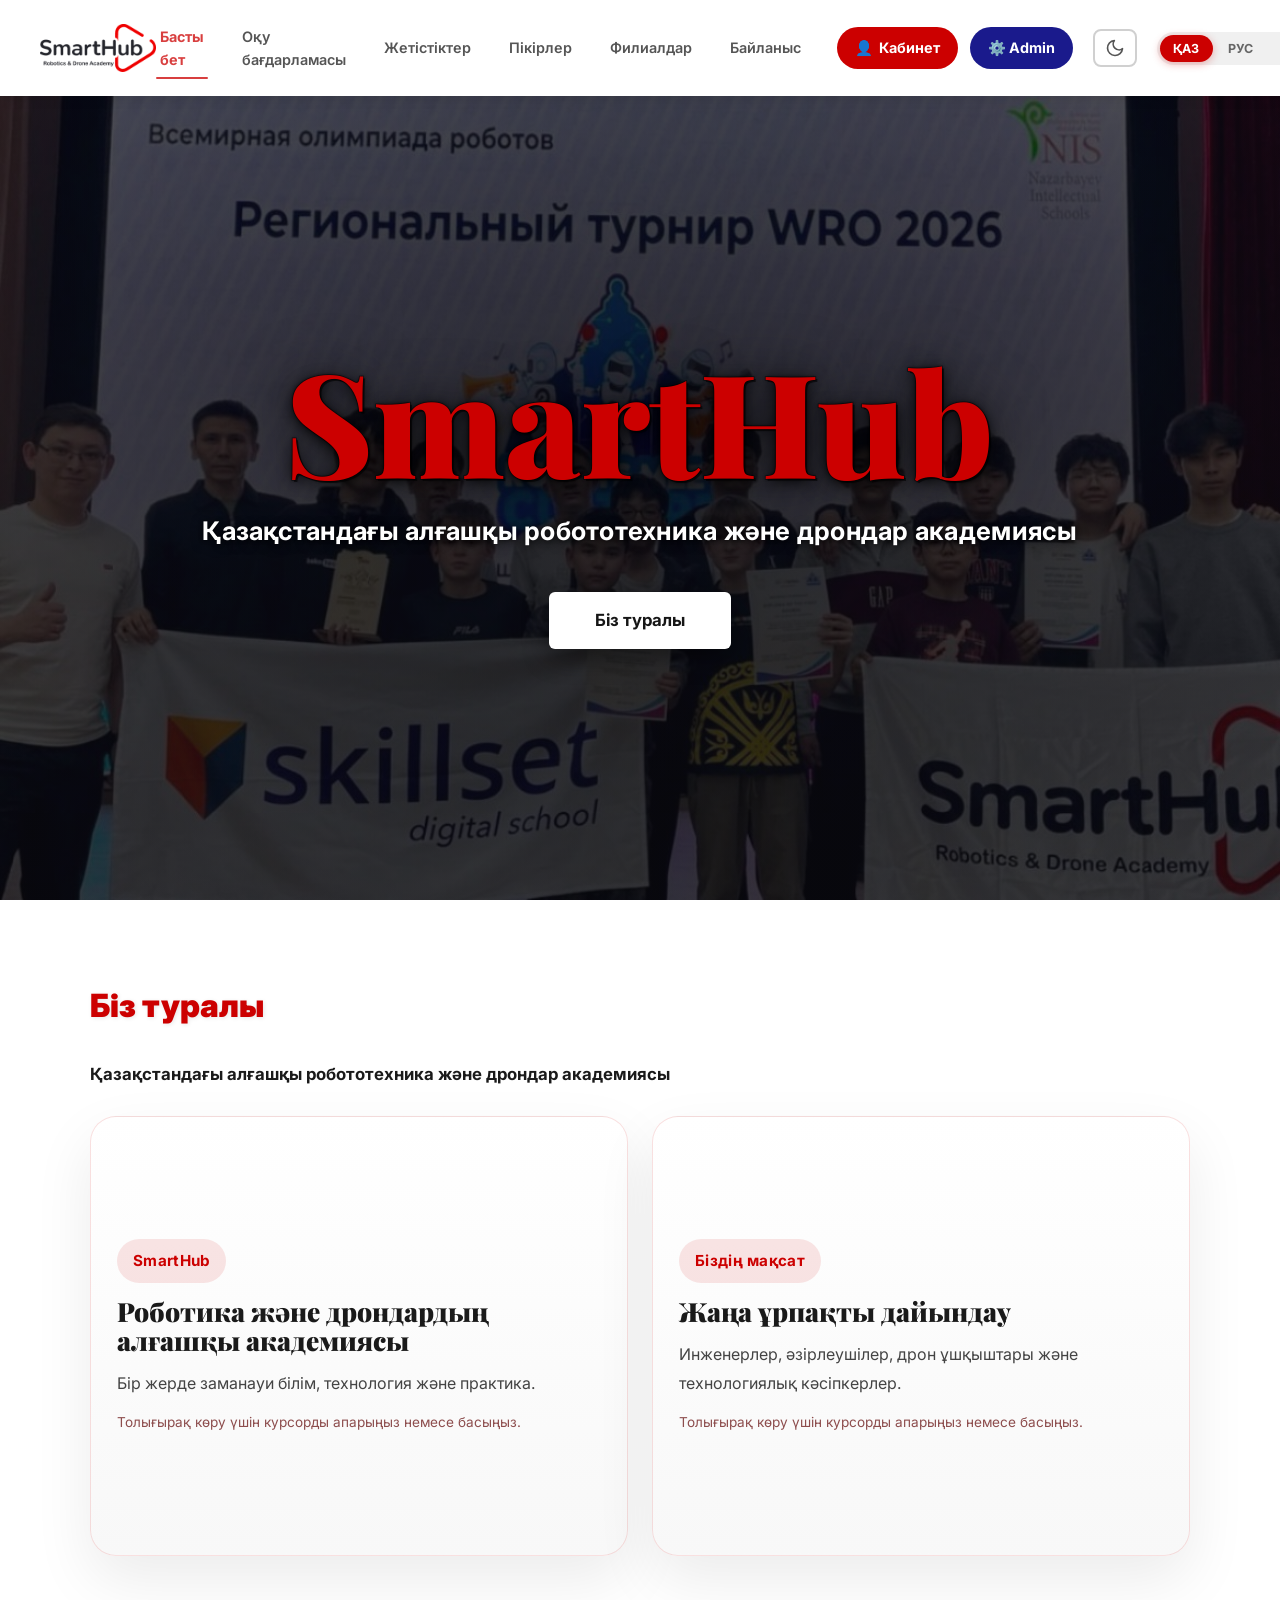
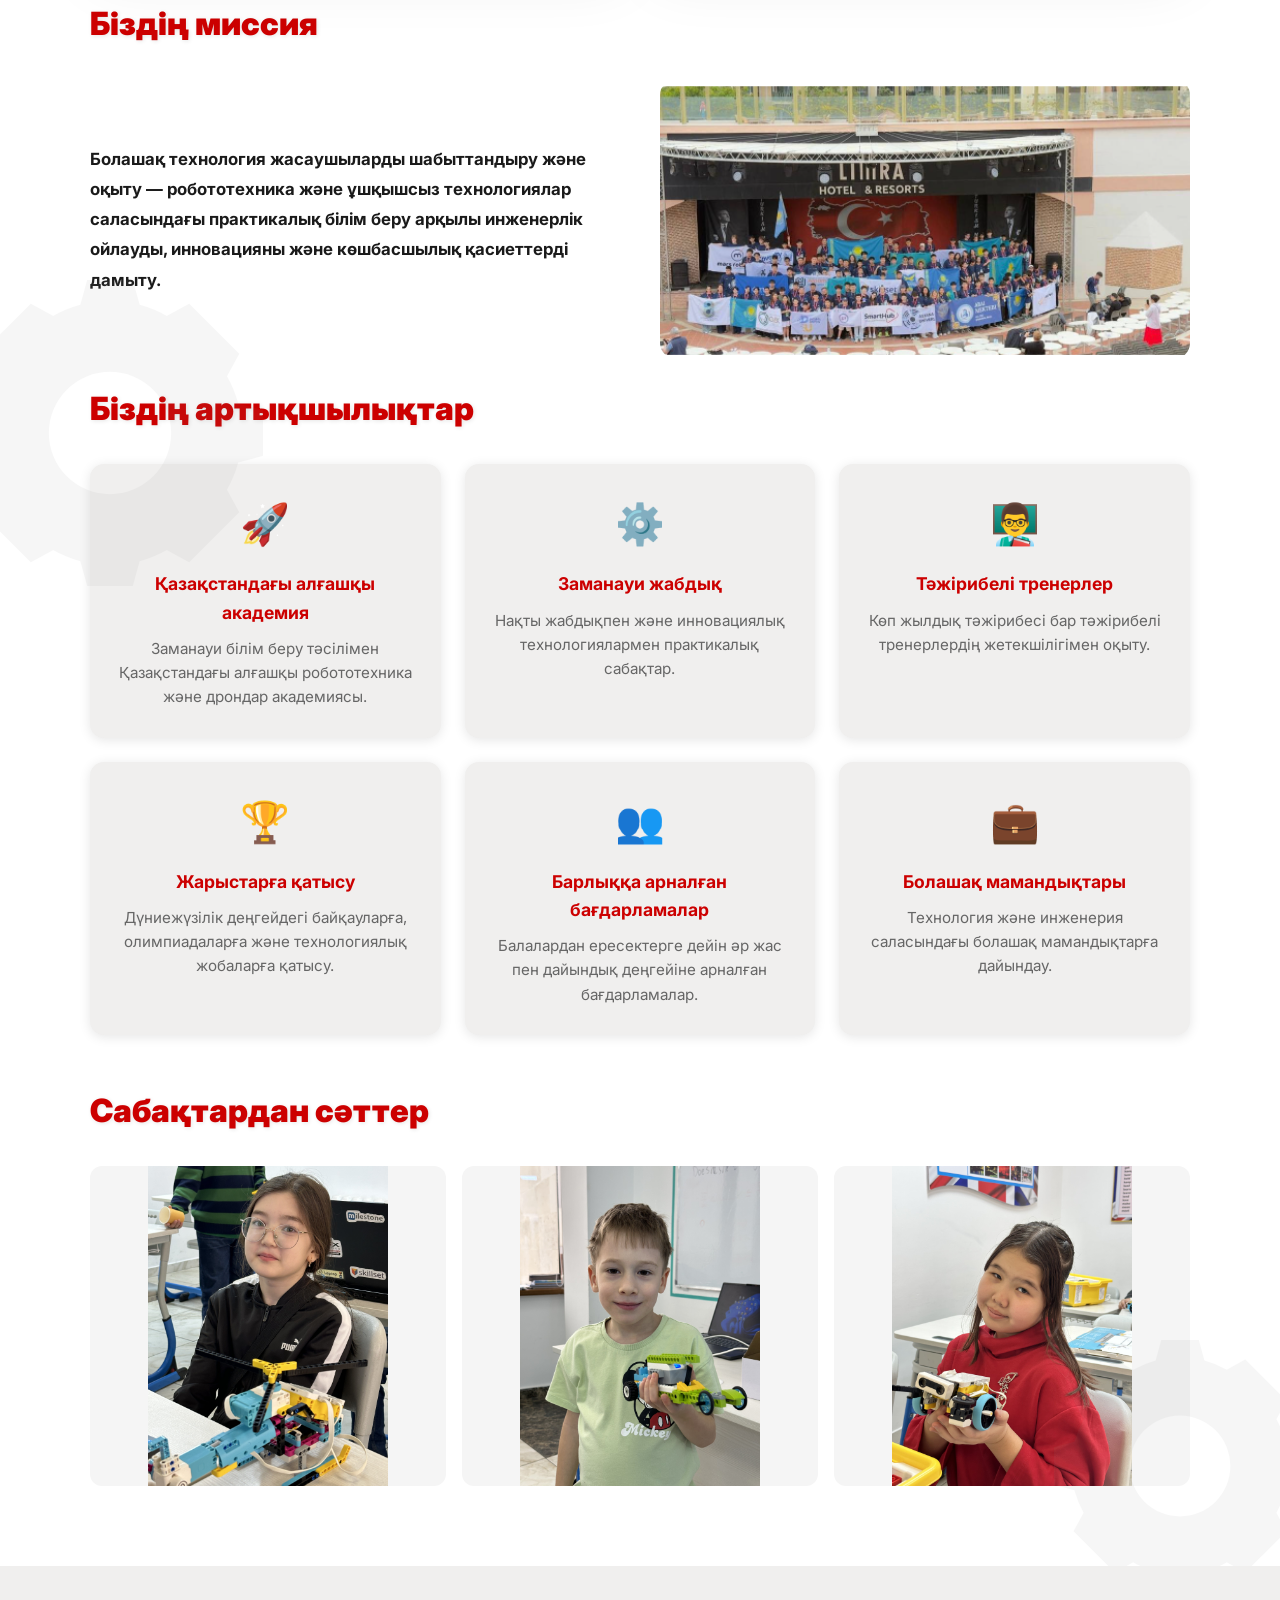
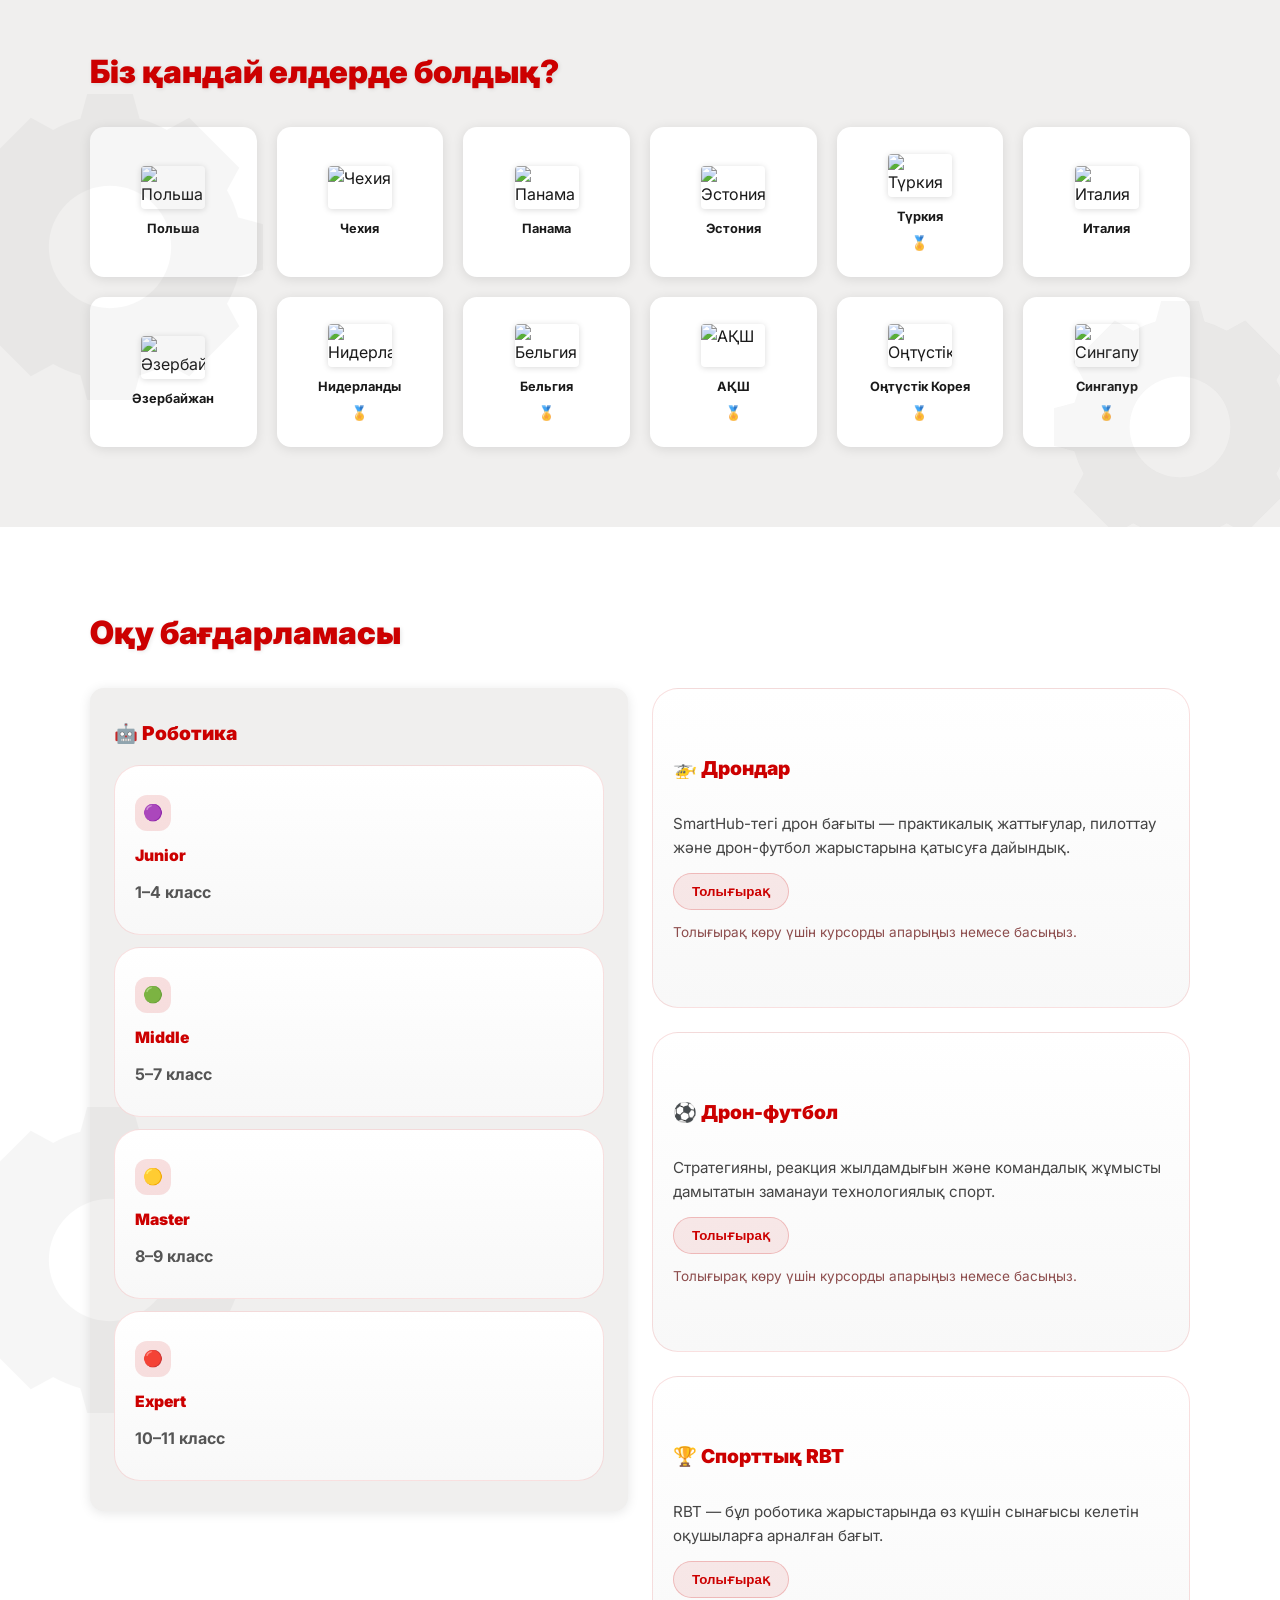
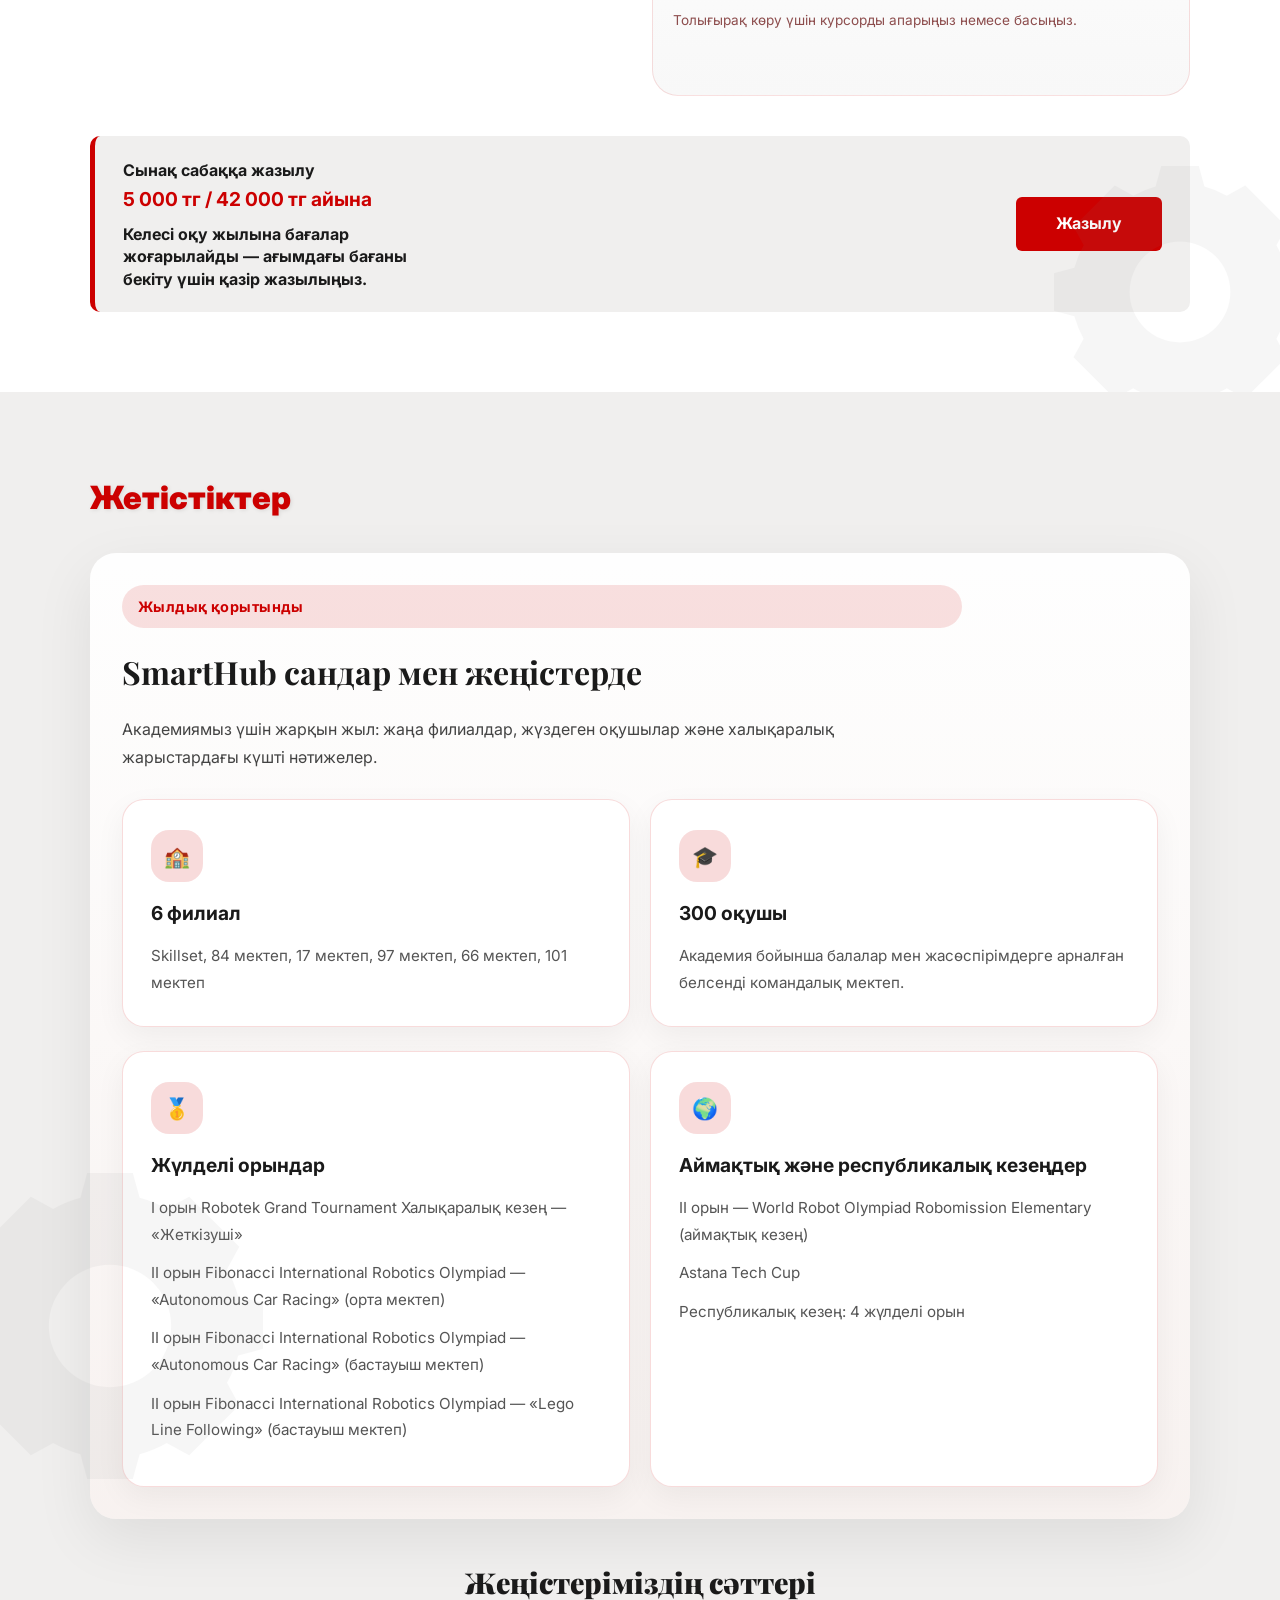
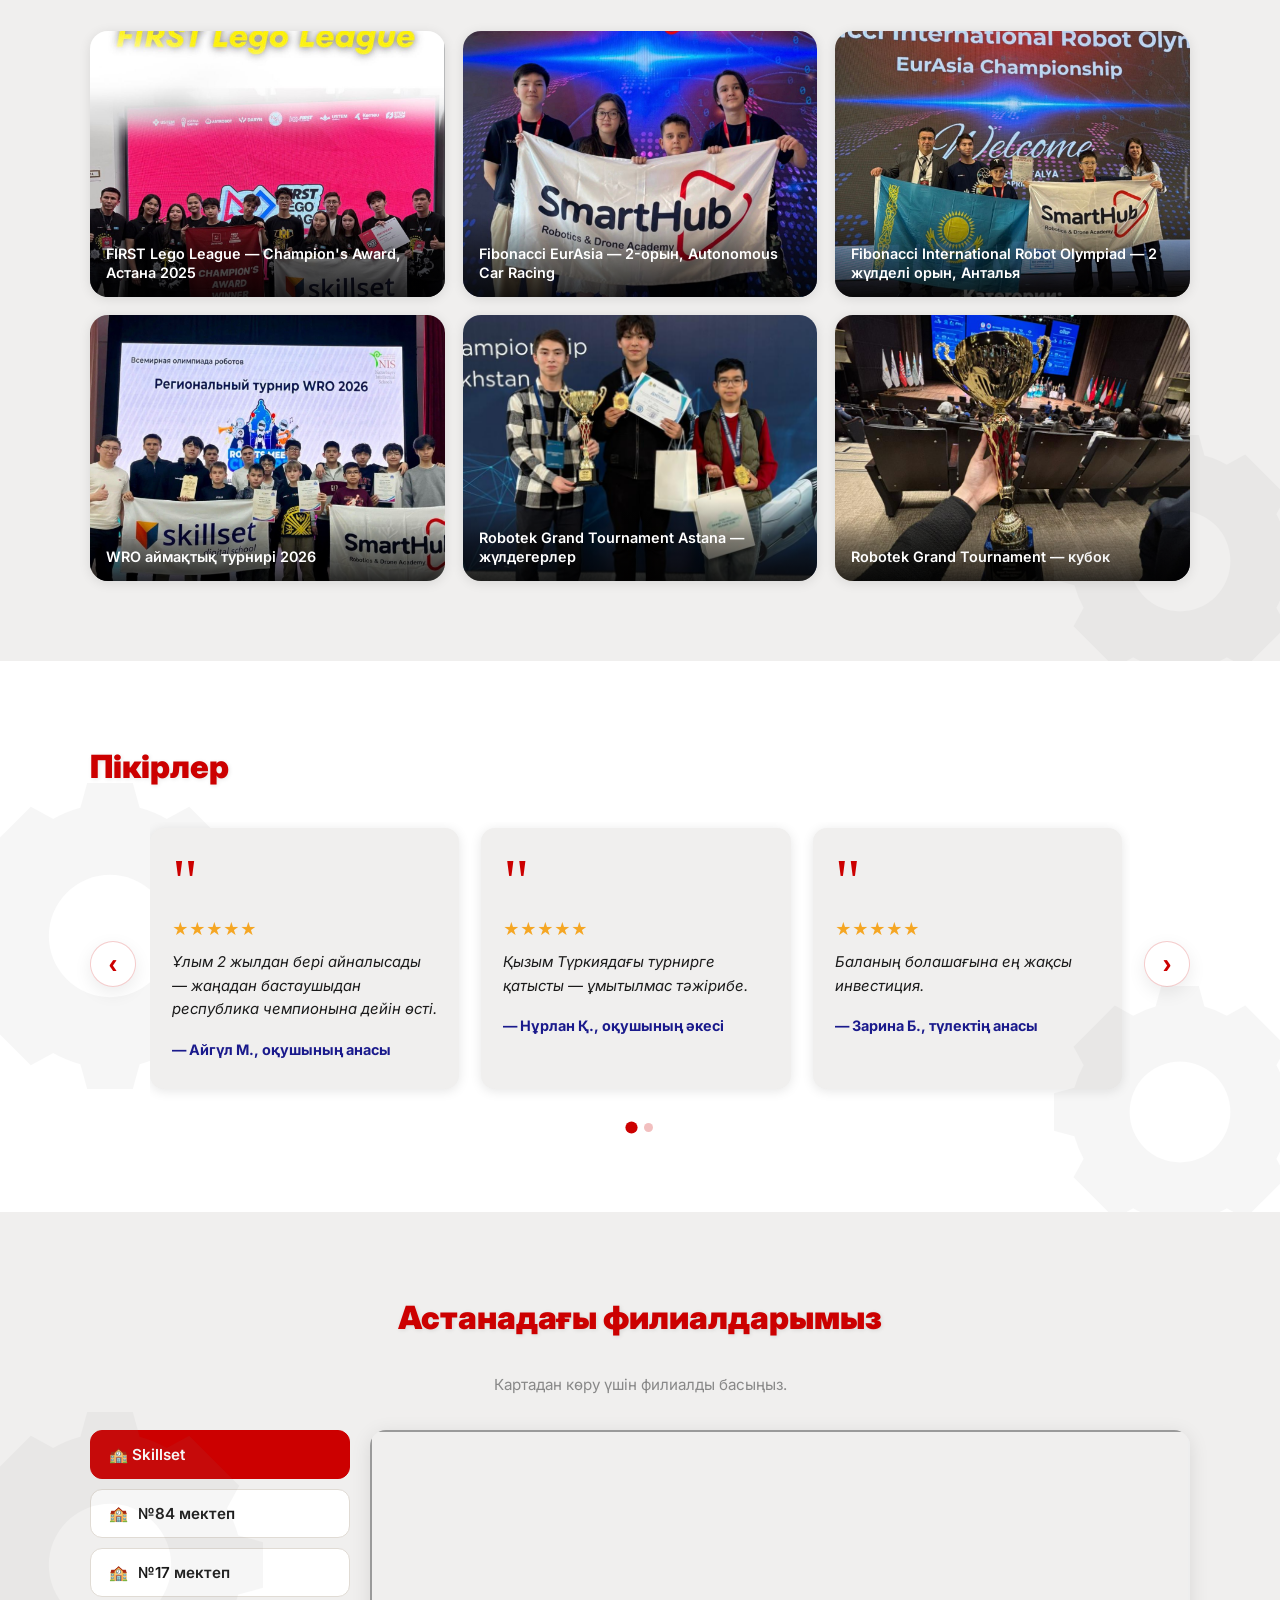
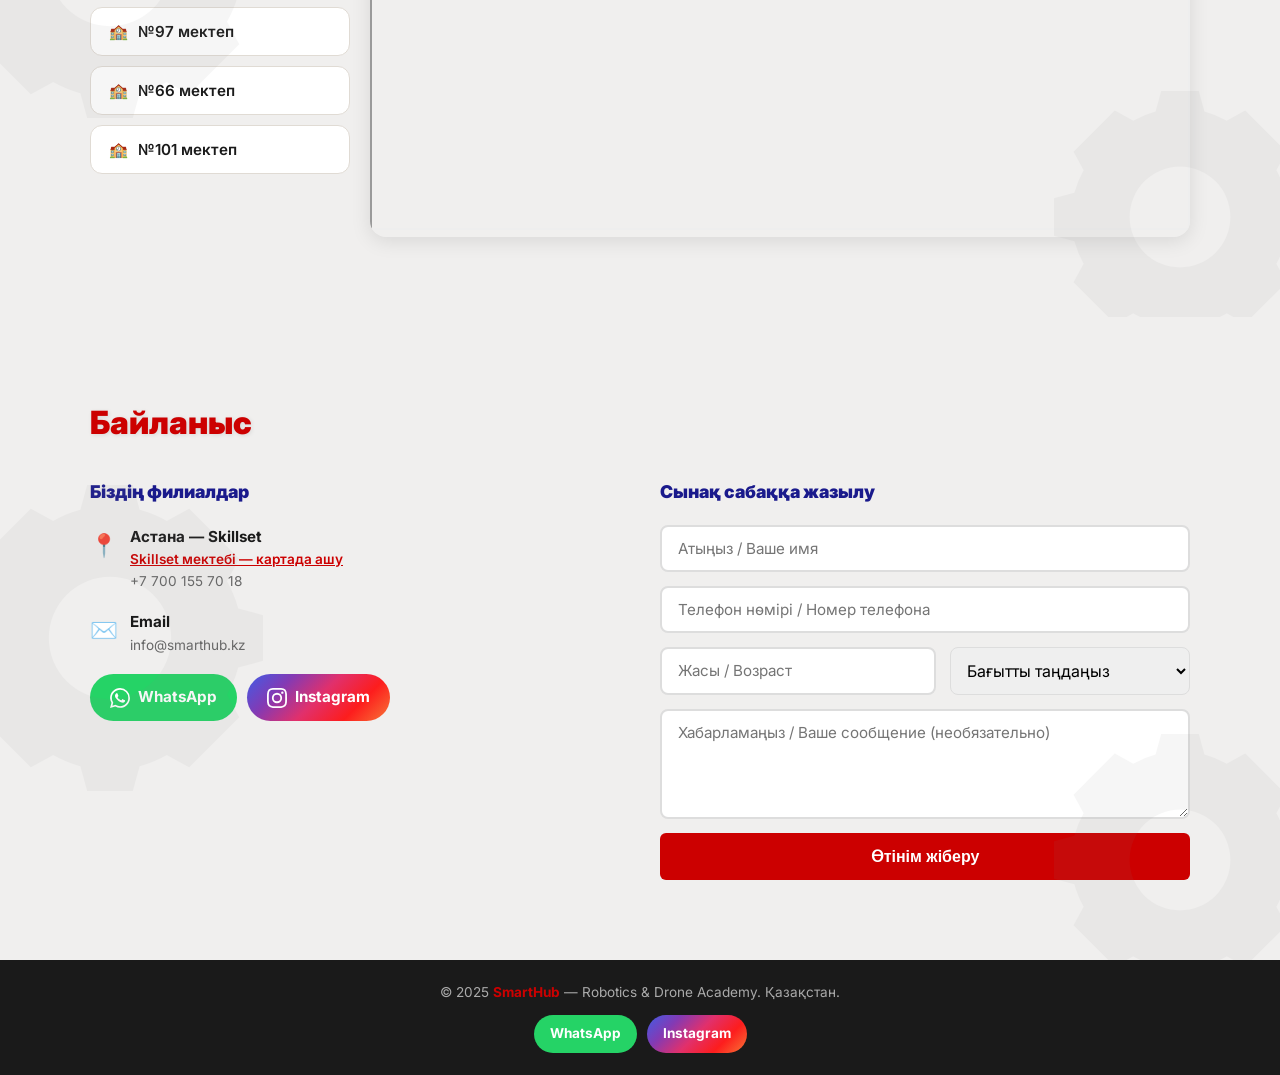
==== commit 6e12bfae: "Add files via upload" ====
--- a/index.html
+++ b/index.html
@@ -77,87 +77,9 @@
         .event-clickable:hover { background:#fff0f0; border-color:#CC0000; }
         #modal-parent .modal-box { position:relative; }
         /* Level photo slot */
-        .level-photo-slot { width:100%; height:120px; border-radius:10px; overflow:hidden; background:#f5f0f0; margin-bottom:10px; display:flex; align-items:center; justify-content:center; border:2px dashed #e0d0d0; cursor:pointer; position:relative; transition:.2s; }
-        .level-photo-slot:hover { border-color:#CC0000; background:#fff5f5; }
-        .level-photo-slot img { width:100%; height:100%; object-fit:cover; }
-        .level-photo-inner { display:flex; flex-direction:column; align-items:center; gap:4px; }
-        .level-photo-inner .level-icon { font-size:2rem; }
-        .level-photo-inner::after { content:"📷 Фото қосу"; font-size:.7rem; color:#CC0000; font-weight:600; }
-        .level-photo-slot.has-photo::after { display:none; }
-        .level-photo-upload { display:none; }
         /* Dark mode event detail */
         body.dark #event-detail-overlay { background:#1a1a2e; }
         body.dark .event-detail-overlay { background:#1a1a2e; }
-
-        /* ─── LEVEL CAROUSEL ─────────────────────────────── */
-        .level-photo-slot { width:100%; height:340px; border-radius:10px; overflow:hidden; margin-bottom:10px; position:relative; cursor:pointer; border:none; background:#eee; }
-        .level-carousel { width:100%; height:100%; position:relative; }
-        .level-carousel img { position:absolute; inset:0; width:100%; height:100%; object-fit:cover; object-position:center 20%; opacity:0; transition:opacity .4s; }
-        .level-carousel img.active { opacity:1; }
-        .carousel-dots { position:absolute; bottom:6px; left:0; right:0; display:flex; justify-content:center; gap:5px; z-index:2; }
-        .cdot { width:7px; height:7px; border-radius:50%; background:rgba(255,255,255,.5); cursor:pointer; transition:.2s; }
-        .cdot.active { background:#fff; }
-        /* Lightbox */
-        #level-lightbox { display:none; position:fixed; inset:0; background:rgba(0,0,0,.92); z-index:9999; align-items:center; justify-content:center; flex-direction:column; }
-        #level-lightbox.open { display:flex; }
-        #level-lightbox img { max-width:90vw; max-height:80vh; object-fit:contain; border-radius:12px; }
-        #level-lightbox .lb-close { position:absolute; top:20px; right:24px; color:#fff; font-size:2rem; cursor:pointer; background:none; border:none; }
-        #level-lightbox .lb-nav { display:flex; gap:20px; margin-top:16px; }
-        #level-lightbox .lb-btn { background:rgba(255,255,255,.15); border:none; color:#fff; font-size:1.5rem; width:44px; height:44px; border-radius:50%; cursor:pointer; transition:.2s; }
-        #level-lightbox .lb-btn:hover { background:rgba(255,255,255,.3); }
-        #level-lightbox .lb-counter { color:rgba(255,255,255,.6); font-size:.9rem; margin-top:8px; }
-
-        /* ─── LEVEL PHOTO SECTIONS ───────────────────────── */
-        .level-photo-sections { margin-top:24px; display:flex; flex-direction:column; gap:20px; }
-        .lps-block { background:#fff; border-radius:14px; overflow:hidden; box-shadow:0 2px 12px rgba(0,0,0,.07); }
-        .lps-label { padding:12px 16px; font-weight:700; font-size:.9rem; color:#CC0000; border-bottom:1px solid #f0f0f0; background:#fafafa; }
-        .lps-carousel { position:relative; overflow:hidden; height:280px; }
-        .lps-track { display:flex; height:100%; transition:transform .4s ease; }
-        .lps-track img { flex:0 0 100%; width:100%; height:100%; object-fit:cover; object-position:center 15%; }
-        .lps-btn { position:absolute; top:50%; transform:translateY(-50%); background:rgba(0,0,0,.4); color:#fff; border:none; font-size:1.6rem; width:38px; height:38px; border-radius:50%; cursor:pointer; display:flex; align-items:center; justify-content:center; transition:.2s; z-index:2; }
-        .lps-btn:hover { background:rgba(204,0,0,.7); }
-        .lps-prev { left:10px; }
-        .lps-next { right:10px; }
-        body.dark .lps-block { background:#222; }
-        body.dark .lps-label { background:#1a1a1a; color:#ff6b6b; border-color:#333; }
-
-        /* ═══ ROBO LAYOUT: слева карточки, справа фото ════ */
-        .robo-layout { display:grid; grid-template-columns:320px 1fr; gap:28px; margin-bottom:40px; align-items:start; }
-        .track-heading { font-size:1.1rem; font-weight:900; color:var(--red); margin-bottom:16px; }
-        .robo-level-card { display:flex; align-items:center; gap:14px; background:#fff; border-radius:12px; padding:14px 16px; margin-bottom:10px; box-shadow:0 2px 10px rgba(0,0,0,.06); transition:.2s; }
-        .robo-level-card:hover { transform:translateX(4px); box-shadow:0 4px 16px rgba(0,0,0,.1); }
-        .rlc-dot { width:14px; height:14px; border-radius:50%; flex-shrink:0; }
-        .rlc-name { font-weight:900; font-size:1rem; color:var(--red); }
-        .rlc-grade { font-size:.82rem; color:#888; margin:2px 0; }
-        .rlc-desc { font-size:.82rem; color:#555; }
-        body.dark .robo-level-card { background:#222; }
-        body.dark .rlc-desc { color:#aaa; }
-        /* Photo slider */
-        .robo-photos { display:flex; flex-direction:column; gap:16px; }
-        .rp-item { border-radius:12px; overflow:hidden; background:#fff; box-shadow:0 2px 12px rgba(0,0,0,.07); }
-        .rp-label { padding:10px 14px; font-size:.85rem; font-weight:700; color:var(--red); background:#fafafa; border-bottom:1px solid #f0f0f0; }
-        .rp-slider { position:relative; height:200px; overflow:hidden; }
-        .rp-track { display:flex; height:100%; transition:transform .4s ease; }
-        .rp-track img { flex:0 0 100%; width:100%; height:100%; object-fit:cover; object-position:center 15%; }
-        .rp-btn { position:absolute; top:50%; transform:translateY(-50%); background:rgba(0,0,0,.4); color:#fff; border:none; font-size:1.4rem; width:34px; height:34px; border-radius:50%; cursor:pointer; display:flex; align-items:center; justify-content:center; z-index:2; transition:.2s; }
-        .rp-btn:hover { background:rgba(204,0,0,.7); }
-        .rp-prev { left:8px; }
-        .rp-next { right:8px; }
-        body.dark .rp-item { background:#222; }
-        body.dark .rp-label { background:#1a1a1a; border-color:#333; }
-        /* 3 columns directions */
-        .directions-3col { display:grid; grid-template-columns:repeat(3,1fr); gap:20px; margin-bottom:32px; }
-        .dir3-card { border-radius:16px; overflow:hidden; }
-        .dir3-card .flip-card-front, .dir3-card .flip-card-back { padding:24px; border-radius:16px; background:#fff; box-shadow:0 2px 14px rgba(0,0,0,.07); min-height:220px; display:flex; flex-direction:column; align-items:flex-start; gap:10px; }
-        .dir3-icon { font-size:2rem; margin-bottom:4px; }
-        .dir3-card h3 { font-size:1.05rem; font-weight:900; color:var(--red); }
-        .dir3-card p { font-size:.88rem; color:#555; line-height:1.6; flex:1; }
-        .dir3-card .flip-card-back { background:var(--red); }
-        .dir3-card .flip-card-back h3, .dir3-card .flip-card-back p { color:#fff; }
-        body.dark .dir3-card .flip-card-front { background:#222; }
-        body.dark .dir3-card p { color:#aaa; }
-        @media(max-width:900px){ .robo-layout{grid-template-columns:1fr;} .directions-3col{grid-template-columns:1fr;} }
-        @media(max-width:600px){ .directions-3col{grid-template-columns:1fr;} }
     </style>
 </head>
 <body>
@@ -451,97 +373,135 @@
         <div class="section-inner">
             <h2 class="section-title" data-kaz="Оқу бағдарламасы" data-ru="Учебная Программа" data-en="Curriculum">Оқу бағдарламасы</h2>
 
-            <!-- ═══ РОБОТОТЕХНИКА ═══ -->
-            <div style="margin-bottom:32px;">
-                <div class="track-card" style="max-width:600px;margin:0 auto;">
-                    <h3 class="track-heading">🤖 <span data-kaz="Робототехника" data-ru="Робототехника" data-en="Robotics">Робототехника</span></h3>
-
-                    <div class="robo-level-card">
-                        <div class="rlc-dot" style="background:#8B5CF6"></div>
-                        <div class="rlc-info">
-                            <div class="rlc-name">Junior</div>
-                            <div class="rlc-grade" data-kaz="1–2 сынып" data-ru="1–2 класс" data-en="Grade 1–2">1–2 сынып</div>
-                            <div class="rlc-desc" data-kaz="LEGO WeDo 2.0 — алғашқы роботтар" data-ru="LEGO WeDo 2.0 — первые роботы" data-en="LEGO WeDo 2.0 — first robots">LEGO WeDo 2.0 — алғашқы роботтар</div>
-                        </div>
-                    </div>
-                    <div class="robo-level-card">
-                        <div class="rlc-dot" style="background:#10B981"></div>
-                        <div class="rlc-info">
-                            <div class="rlc-name">Middle</div>
-                            <div class="rlc-grade" data-kaz="3–4 сынып" data-ru="3–4 класс" data-en="Grade 3–4">3–4 сынып</div>
-                            <div class="rlc-desc" data-kaz="LEGO SPIKE Prime — автономды роботтар" data-ru="LEGO SPIKE Prime — автономные роботы" data-en="LEGO SPIKE Prime — autonomous robots">LEGO SPIKE Prime — автономды роботтар</div>
-                        </div>
-                    </div>
-                    <div class="robo-level-card">
-                        <div class="rlc-dot" style="background:#F59E0B"></div>
-                        <div class="rlc-info">
-                            <div class="rlc-name">Master</div>
-                            <div class="rlc-grade" data-kaz="5–7 сынып" data-ru="5–7 класс" data-en="Grade 5–7">5–7 сынып</div>
-                            <div class="rlc-desc" data-kaz="SPIKE Prime — жарыстарға дайындық" data-ru="SPIKE Prime — подготовка к соревнованиям" data-en="SPIKE Prime — competition prep">SPIKE Prime — жарыстарға дайындық</div>
-                        </div>
-                    </div>
-                    <div class="robo-level-card">
-                        <div class="rlc-dot" style="background:#EF4444"></div>
-                        <div class="rlc-info">
-                            <div class="rlc-name">Expert</div>
-                            <div class="rlc-grade" data-kaz="8–10 сынып" data-ru="8–10 класс" data-en="Grade 8–10">8–10 сынып</div>
-                            <div class="rlc-desc" data-kaz="Arduino, IoT, халықаралық жарыстар" data-ru="Arduino, IoT, международные соревнования" data-en="Arduino, IoT, international competitions">Arduino, IoT, халықаралық жарыстар</div>
-                        </div>
-                    </div>
-                </div>
-            </div>
-
-            <!-- ═══ ОСТАЛЬНЫЕ НАПРАВЛЕНИЯ: 3 колонки ═══ -->
-            <div class="directions-3col">
-
-                <div class="dir3-card flip-card">
-                    <div class="flip-card-inner">
-                        <div class="flip-card-front">
-                            <div class="dir3-icon">🚁</div>
-                            <h3 data-kaz="Дрондар" data-ru="Дроны" data-en="Drones">Дрондар</h3>
-                            <p data-kaz="Практикалық жаттығулар, пилоттау және дрон-футбол жарыстарына дайындық." data-ru="Практические тренировки, пилотирование и подготовка к соревнованиям по дрон-футболу." data-en="Practical training, piloting and drone football competition prep.">Практикалық жаттығулар, пилоттау және дрон-футбол жарыстарына дайындық.</p>
+            <div class="curriculum-grid">
+                <!-- Робототехника -->
+                <div class="track-card">
+                    <h3 data-kaz="🤖 Роботика" data-ru="🤖 Робототехника" data-en="🤖 Robotics">🤖 Роботика</h3>
+                    <div class="level-grid">
+                        <div class="level-card flip-card">
+                            <div class="flip-card-inner">
+                                <div class="flip-card-front">
+                                    <div class="level-icon">🟣</div>
+                                    <div class="level-name">Junior</div>
+                                    <div class="level-age" data-kaz="1–4 класс" data-ru="1–4 класс" data-en="Grade 1–4">1–4 класс</div>
+                                </div>
+                                <div class="flip-card-back">
+                                    <h4>Junior</h4>
+                                    <p data-kaz="Жасы: 5 жастан 2-сыныпқа дейін. Балалар LEGO Education WeDo 2.0 конструкторлары арқылы роботика әлемімен танысады. Логика, қиял мен есеп шешу дағдылары дамиды." data-ru="Возраст: от 5 лет до 2 класса. Дети знакомятся с миром робототехники через конструкторы LEGO Education WeDo 2.0. Развиваются логика, воображение и навыки решения задач." data-en="Age: from 5 years to grade 2. Children explore the world of robotics through LEGO Education WeDo 2.0. Logic, imagination and problem-solving skills develop.">Жасы: 5 жастан 2-сыныпқа дейін. Балалар LEGO Education WeDo 2.0 конструкторлары арқылы роботика әлемімен танысады.</p>
+                                </div>
+                            </div>
+                        </div>
+                        <div class="level-card flip-card">
+                            <div class="flip-card-inner">
+                                <div class="flip-card-front">
+                                    <div class="level-icon">🟢</div>
+                                    <div class="level-name">Middle</div>
+                                    <div class="level-age" data-kaz="5–7 класс" data-ru="5–7 класс" data-en="Grade 5–7">5–7 класс</div>
+                                </div>
+                                <div class="flip-card-back">
+                                    <h4>Middle</h4>
+                                    <p data-kaz="Жасы: 3–4 сынып. LEGO Education SPIKE Prime платформасымен жұмыс. Күрделі механизмдер, программалау және автономды роботтар жасау." data-ru="Возраст: 3–4 классы. Работа с платформой LEGO Education SPIKE Prime. Сложные механизмы, программирование и создание автономных роботов." data-en="Age: grades 3–4. Working with LEGO Education SPIKE Prime platform. Complex mechanisms, programming and autonomous robots.">Жасы: 3–4 сынып. LEGO Education SPIKE Prime платформасымен жұмыс. Күрделі механизмдер, программалау және автономды роботтар жасау.</p>
+                                </div>
+                            </div>
+                        </div>
+                        <div class="level-card flip-card">
+                            <div class="flip-card-inner">
+                                <div class="flip-card-front">
+                                    <div class="level-icon">🟡</div>
+                                    <div class="level-name">Master</div>
+                                    <div class="level-age" data-kaz="8–9 класс" data-ru="8–9 класс" data-en="Grade 8–9">8–9 класс</div>
+                                </div>
+                                <div class="flip-card-back">
+                                    <h4>Master</h4>
+                                    <p data-kaz="Жасы: 5–7 сынып. SPIKE Prime платформасында тереңдетілген оқыту. Күрделі жобалар, жарыстарға қатысу және нақты инженерлік есептерді шешу." data-ru="Возраст: 5–7 классы. Углублённое изучение с SPIKE Prime. Сложные проекты, участие в соревнованиях и решение реальных инженерных задач." data-en="Age: grades 5–7. Advanced study with SPIKE Prime. Complex projects, competitions and real engineering challenges.">Жасы: 5–7 сынып. SPIKE Prime платформасында тереңдетілген оқыту. Күрделі жобалар, жарыстарға қатысу.</p>
+                                </div>
+                            </div>
+                        </div>
+                        <div class="level-card flip-card">
+                            <div class="flip-card-inner">
+                                <div class="flip-card-front">
+                                    <div class="level-icon">🔴</div>
+                                    <div class="level-name">Expert</div>
+                                    <div class="level-age" data-kaz="10–11 класс" data-ru="10–11 класс" data-en="Grade 10–11">10–11 класс</div>
+                                </div>
+                                <div class="flip-card-back">
+                                    <h4>Expert</h4>
+                                    <p data-kaz="Жасы: 8–10 сынып. Arduino микроконтроллерлерімен жұмыс, электроника, датчиктер және IoT технологиялары. Өз жобаларын жасайды." data-ru="Возраст: 8–10 классы. Работа с Arduino, электроника, датчики и IoT. Создают собственные проекты." data-en="Age: grades 8–10. Arduino, electronics, sensors and IoT. Creating own projects.">Жасы: 8–10 сынып. Arduino микроконтроллерлерімен жұмыс, электроника, датчиктер және IoT технологиялары.</p>
+                                </div>
+                            </div>
+                        </div>
+                    </div>
+                </div>
+
+                <!-- Направления -->
+                <div class="directions-column">
+                <div class="track-card flip-card">
+                    <div class="flip-card-inner">
+                        <div class="flip-card-front">
+                            <h3 data-kaz="🚁 Дрондар" data-ru="🚁 Дроны" data-en="🚁 Drones">🚁 Дрондар</h3>
+                            <p class="track-desc-front" data-kaz="SmartHub-тегі дрон бағыты — практикалық жаттығулар, пилоттау және дрон-футбол жарыстарына қатысуға дайындық." data-ru="Направление дронов в SmartHub — практические тренировки, пилотирование и подготовка к участию в соревнованиях по дрон-футболу." data-en="The drone direction at SmartHub — practical training, piloting and preparation for drone football competitions.">SmartHub-тегі дрон бағыты — практикалық жаттығулар, пилоттау және дрон-футбол жарыстарына қатысуға дайындық.</p>
                             <button class="flip-button" type="button" data-kaz="Толығырақ" data-ru="Подробнее" data-en="More">Толығырақ</button>
-                            <p class="flip-hint" data-kaz="Толығырақ көру үшін курсорды апарыңыз немесе басыңыз." data-ru="Наведите курсор или нажмите." data-en="Hover or tap for details.">Толығырақ көру үшін курсорды апарыңыз немесе басыңыз.</p>
+                            <p class="flip-hint" data-kaz="Толығырақ көру үшін курсорды апарыңыз немесе басыңыз." data-ru="Наведите курсор или нажмите, чтобы увидеть подробности." data-en="Hover or tap to see details.">Толығырақ көру үшін курсорды апарыңыз немесе басыңыз.</p>
                         </div>
                         <div class="flip-card-back">
                             <h3 data-kaz="«Дрондарды басқару» бағыты" data-ru="Направление «Управление дронами»" data-en="Drone Control Direction">«Дрондарды басқару» бағыты</h3>
-                            <p data-kaz="Оқушылар пилоттау дағдыларын меңгереді, қауіпсіздік ережелерін үйренеді және дрон-футбол жарыстарына дайындалады." data-ru="Ученики осваивают навыки пилотирования, изучают правила безопасности и готовятся к соревнованиям по дрон-футболу." data-en="Students master piloting skills, learn safety rules and prepare for drone football competitions.">Оқушылар пилоттау дағдыларын меңгереді, қауіпсіздік ережелерін үйренеді және дрон-футбол жарыстарына дайындалады.</p>
-                        </div>
-                    </div>
-                </div>
-
-                <div class="dir3-card flip-card">
-                    <div class="flip-card-inner">
-                        <div class="flip-card-front">
-                            <div class="dir3-icon">⚽</div>
+                            <p data-kaz="SmartHub-тегі дрон бағыты — оқушылар пилоттау дағдыларын меңгеретін және дрон-футбол жарыстарына қатысуға дайындалатын практикалық жаттығулар жүйесі." data-ru="Направление дронов в SmartHub — система практических тренировок, где ученики осваивают навыки пилотирования и готовятся к участию в соревнованиях по дрон-футболу." data-en="The drone direction at SmartHub is a system of practical training where students master piloting skills and prepare for drone football competitions.">SmartHub-тегі дрон бағыты — оқушылар пилоттау дағдыларын меңгеретін және дрон-футбол жарыстарына қатысуға дайындалатын практикалық жаттығулар жүйесі.</p>
+                            <p data-kaz="Оқыту іріктеу кезеңінен басталады, ол алғашқы үш айда жүреді. Осы уақытта балалар дрондардың құрылысымен танысады, қауіпсіздік ережелерін үйренеді және ұшатын аппараттарды басқарудың негізгі дағдыларын алады." data-ru="Обучение начинается с отборочного этапа, который длится первые три месяца. За это время дети знакомятся с устройством дронов, изучают правила безопасности и получают базовые навыки управления." data-en="Training begins with a selection stage lasting the first three months. Children learn about drone structure, safety rules and get basic piloting skills.">Оқыту іріктеу кезеңінен басталады — алғашқы үш ай. Осы уақытта балалар дрондардың құрылысымен танысады, қауіпсіздік ережелерін үйренеді.</p>
+                            <p data-kaz="Жаттығулар кезінде оқушылар:" data-ru="Во время тренировок ученики:" data-en="During training students:">Жаттығулар кезінде оқушылар:</p>
+                            <ul>
+                                <li data-kaz="дрондарды пилоттаудың негіздерін үйренеді;" data-ru="изучают основы пилотирования дронов;" data-en="learn the basics of drone piloting;">дрондарды пилоттаудың негіздерін үйренеді;</li>
+                                <li data-kaz="реакция жылдамдығы мен қозғалыс координациясын дамытады;" data-ru="развивают скорость реакции и координацию движений;" data-en="develop reaction speed and coordination;">реакция жылдамдығы мен қозғалыс координациясын дамытады;</li>
+                                <li data-kaz="зейін шоғырлануын жақсартады;" data-ru="улучшают концентрацию внимания;" data-en="improve concentration;">зейін шоғырлануын жақсартады;</li>
+                                <li data-kaz="командалық өзара әрекетті меңгереді;" data-ru="осваивают командное взаимодействие;" data-en="master team interaction;">командалық өзара әрекетті меңгереді;</li>
+                                <li data-kaz="дрон-футбол жарыстарына дайындалады." data-ru="готовятся к участию в соревнованиях по дрон-футболу." data-en="prepare for drone football competitions.">дрон-футбол жарыстарына дайындалады.</li>
+                            </ul>
+                        </div>
+                    </div>
+                </div>
+
+                <div class="track-card flip-card">
+                    <div class="flip-card-inner">
+                        <div class="flip-card-front">
+                            <h3 data-kaz="⚽ Дрон-футбол" data-ru="⚽ Дрон-футбол" data-en="⚽ Drone Football">⚽ Дрон-футбол</h3>
+                            <p class="track-desc-front" data-kaz="Стратегияны, реакция жылдамдығын және командалық жұмысты дамытатын заманауи технологиялық спорт." data-ru="Современный технологический спорт, развивающий стратегию, скорость реакции и командную работу." data-en="Modern tech sport developing strategy, reaction speed and teamwork.">Стратегияны, реакция жылдамдығын және командалық жұмысты дамытатын заманауи технологиялық спорт.</p>
+                            <button class="flip-button" type="button" data-kaz="Толығырақ" data-ru="Подробнее" data-en="More">Толығырақ</button>
+                            <p class="flip-hint" data-kaz="Толығырақ көру үшін курсорды апарыңыз немесе басыңыз." data-ru="Наведите курсор или нажмите, чтобы увидеть подробности." data-en="Hover or tap to see details.">Толығырақ көру үшін курсорды апарыңыз немесе басыңыз.</p>
+                        </div>
+                        <div class="flip-card-back">
                             <h3 data-kaz="Дрон-футбол" data-ru="Дрон-футбол" data-en="Drone Football">Дрон-футбол</h3>
-                            <p data-kaz="Стратегияны, реакция жылдамдығын және командалық жұмысты дамытатын заманауи технологиялық спорт." data-ru="Современный технологический спорт, развивающий стратегию, скорость реакции и командную работу." data-en="Modern tech sport developing strategy, reaction speed and teamwork.">Стратегияны, реакция жылдамдығын және командалық жұмысты дамытатын заманауи технологиялық спорт.</p>
+                            <p data-kaz="Дрон-футбол — команда арнайы дрондарды басқаратын және ауа кеңістігінде ойын тапсырмаларын орындайтын заманауи технологиялық спорт түрі. Бұл формат технологияларды, спортты, стратегиялық ойлауды және командалық жұмысты біріктіреді." data-ru="Дрон-футбол — современный технологический вид спорта, в котором команды управляют специальными дронами и выполняют игровые задачи в воздушном пространстве." data-en="Drone football is a modern tech sport where teams control special drones and complete game tasks in the airspace.">Дрон-футбол — команда арнайы дрондарды басқаратын және ауа кеңістігінде ойын тапсырмаларын орындайтын заманауи технологиялық спорт түрі.</p>
+                            <p data-kaz="Оқушы алатын нәрсе:" data-ru="Что получает ученик:" data-en="What the student gets:">Оқушы алатын нәрсе:</p>
+                            <ul>
+                                <li data-kaz="дрон басқарудың сенімді дағдылары;" data-ru="уверенные навыки управления дроном;" data-en="confident drone control skills;">дрон басқарудың сенімді дағдылары;</li>
+                                <li data-kaz="зейін, реакция және кеңістіктік ойлаудың дамуы;" data-ru="развитие внимания, реакции и пространственного мышления;" data-en="development of attention, reaction and spatial thinking;">зейін, реакция және кеңістіктік ойлаудың дамуы;</li>
+                                <li data-kaz="командалық жұмыс тәжірибесі;" data-ru="опыт командной работы;" data-en="teamwork experience;">командалық жұмыс тәжірибесі;</li>
+                                <li data-kaz="спорт және технологиялық жарыстарға қатысу." data-ru="участие в спортивных и технологических соревнованиях." data-en="participation in sports and tech competitions.">спорт және технологиялық жарыстарға қатысу.</li>
+                            </ul>
+                        </div>
+                    </div>
+                </div>
+
+                <div class="track-card flip-card">
+                    <div class="flip-card-inner">
+                        <div class="flip-card-front">
+                            <h3 data-kaz="🏆 Спорттық RBT" data-ru="🏆 Спортивная RBT" data-en="🏆 Sports RBT">🏆 Спорттық RBT</h3>
+                            <p class="track-desc-front" data-kaz="RBT — бұл роботика жарыстарында өз күшін сынағысы келетін оқушыларға арналған бағыт." data-ru="RBT — это направление для учеников, которые хотят выйти за рамки обычных занятий и попробовать свои силы в соревнованиях по робототехнике." data-en="RBT is a direction for students who want to go beyond regular classes and try their hand at robotics competitions.">RBT — бұл роботика жарыстарында өз күшін сынағысы келетін оқушыларға арналған бағыт.</p>
                             <button class="flip-button" type="button" data-kaz="Толығырақ" data-ru="Подробнее" data-en="More">Толығырақ</button>
-                            <p class="flip-hint" data-kaz="Толығырақ көру үшін курсорды апарыңыз немесе басыңыз." data-ru="Наведите курсор или нажмите." data-en="Hover or tap for details.">Толығырақ көру үшін курсорды апарыңыз немесе басыңыз.</p>
-                        </div>
-                        <div class="flip-card-back">
-                            <h3 data-kaz="Дрон-футбол" data-ru="Дрон-футбол" data-en="Drone Football">Дрон-футбол</h3>
-                            <p data-kaz="Команда арнайы дрондарды басқаратын ойын. Технологиялар, спорт және командалық жұмыс бірігеді." data-ru="Игра, в которой команды управляют специальными дронами. Технологии, спорт и командная работа в одном." data-en="A game where teams control special drones. Technology, sport and teamwork combined.">Команда арнайы дрондарды басқаратын ойын. Технологиялар, спорт және командалық жұмыс бірігеді.</p>
-                        </div>
-                    </div>
-                </div>
-
-                <div class="dir3-card flip-card">
-                    <div class="flip-card-inner">
-                        <div class="flip-card-front">
-                            <div class="dir3-icon">🏆</div>
-                            <h3 data-kaz="Спорттық RBT" data-ru="Спортивная RBT" data-en="Sports RBT">Спорттық RBT</h3>
-                            <p data-kaz="Роботика жарыстарында өз күшін сынағысы келетін оқушыларға арналған бағыт." data-ru="Направление для учеников, которые хотят попробовать свои силы в соревнованиях по робототехнике." data-en="Direction for students who want to compete in robotics tournaments.">Роботика жарыстарында өз күшін сынағысы келетін оқушыларға арналған бағыт.</p>
-                            <button class="flip-button" type="button" data-kaz="Толығырақ" data-ru="Подробнее" data-en="More">Толығырақ</button>
-                            <p class="flip-hint" data-kaz="Толығырақ көру үшін курсорды апарыңыз немесе басыңыз." data-ru="Наведите курсор или нажмите." data-en="Hover or tap for details.">Толығырақ көру үшін курсорды апарыңыз немесе басыңыз.</p>
-                        </div>
-                        <div class="flip-card-back">
-                            <h3>RBT</h3>
-                            <p data-kaz="Қалалық, республикалық және халықаралық турнирлерге командаларды дайындау. Жобалау, программалау және жарыстарда жеңіске жету." data-ru="Подготовка команд к городским, республиканским и международным турнирам. Проектирование, программирование и победы." data-en="Preparing teams for city, national and international tournaments. Design, programming and winning.">Қалалық, республикалық және халықаралық турнирлерге командаларды дайындау. Жобалау, программалау және жарыстарда жеңіске жету.</p>
-                        </div>
-                    </div>
-                </div>
-
+                            <p class="flip-hint" data-kaz="Толығырақ көру үшін курсорды апарыңыз немесе басыңыз." data-ru="Наведите курсор или нажмите, чтобы увидеть подробности." data-en="Hover or tap to see details.">Толығырақ көру үшін курсорды апарыңыз немесе басыңыз.</p>
+                        </div>
+                        <div class="flip-card-back">
+                            <h3 data-kaz="RBT" data-ru="RBT" data-en="RBT">RBT</h3>
+                            <p data-kaz="RBT — қалалық, республикалық және халықаралық турнирлерге командаларды дайындауға бағытталған жаттығулар. Қатысушылар роботтарды жинап программалауды ғана емес, шектеулі уақыт жағдайында тиімді инженерлік шешімдер табуды үйренеді." data-ru="RBT направлен на подготовку команд к городским, республиканским и международным турнирам. Участники учатся не только собирать роботов, но и находить инженерные решения." data-en="RBT is aimed at preparing teams for city, national and international tournaments. Participants learn not only to build robots but to find engineering solutions.">RBT — қалалық, республикалық және халықаралық турнирлерге командаларды дайындауға бағытталған жаттығулар.</p>
+                            <p data-kaz="Жаттығулар кезінде оқушылар:" data-ru="Во время тренировок ученики:" data-en="During training students:">Жаттығулар кезінде оқушылар:</p>
+                            <ul>
+                                <li data-kaz="роботтардың конструкцияларын жобалайды;" data-ru="проектируют и совершенствуют конструкции роботов;" data-en="design and improve robot structures;">роботтардың конструкцияларын жобалайды;</li>
+                                <li data-kaz="программалау дағдыларын дамытады;" data-ru="развивают навыки программирования и автоматизации;" data-en="develop programming and automation skills;">программалау дағдыларын дамытады;</li>
+                                <li data-kaz="жарыстарға дайындалады." data-ru="готовятся к выступлениям на соревнованиях." data-en="prepare for competitions.">жарыстарға дайындалады.</li>
+                            </ul>
+                        </div>
+                    </div>
+                </div>
+                </div>
             </div>
 
             <div class="pricing-box">
@@ -873,17 +833,6 @@
                 </div>
             </div>
         </div>
-    </div>
-
-    <!-- LEVEL LIGHTBOX -->
-    <div id="level-lightbox">
-        <button class="lb-close" onclick="closeLightbox()">✕</button>
-        <img id="lb-img" src="" alt="" />
-        <div class="lb-nav">
-            <button class="lb-btn" onclick="lbPrev()">‹</button>
-            <button class="lb-btn" onclick="lbNext()">›</button>
-        </div>
-        <div class="lb-counter" id="lb-counter"></div>
     </div>
 
     <script src="script.js?v=6"></script>
@@ -1038,113 +987,7 @@
         document.getElementById('event-detail-overlay').style.display = 'none';
     }
 
-    // ── Level photo upload ─────────────────────────────────
-    document.querySelectorAll('.level-photo-slot').forEach(slot => {
-        slot.addEventListener('click', function(e) {
-            if (e.target.tagName === 'IMG') return;
-            const inp = document.createElement('input');
-            inp.type = 'file';
-            inp.accept = 'image/*';
-            inp.onchange = function() {
-                const file = inp.files[0];
-                if (!file) return;
-                const reader = new FileReader();
-                reader.onload = function(ev) {
-                    slot.innerHTML = `<img src="${ev.target.result}" alt="Фото" />`;
-                    slot.classList.add('has-photo');
-                };
-                reader.readAsDataURL(file);
-            };
-            inp.click();
-        });
     });
-
-
-    // ── Level carousels ───────────────────────────────────
-    const levelPhotos = {
-        junior: ['junior1.jpg','junior2.jpg','junior3.jpg','junior4.jpg'],
-        middle: ['middle1.jpg','middle2.jpg','middle3.jpg','middle4.jpg'],
-        master: ['master1.jpg','master2.jpg','master3.jpg','master4.jpg'],
-        expert: ['expert1.jpg','expert2.jpg','expert3.jpg','expert4.jpg'],
-    };
-    const carouselIdx = { junior:0, middle:0, master:0, expert:0 };
-    const carouselTimers = {};
-
-    function setSlide(level, idx) {
-        const carousel = document.getElementById('carousel-' + level);
-        const dots = document.getElementById('dots-' + level);
-        if (!carousel) return;
-        const imgs = carousel.querySelectorAll('img');
-        const ddots = dots ? dots.querySelectorAll('.cdot') : [];
-        imgs.forEach((img, i) => img.classList.toggle('active', i === idx));
-        ddots.forEach((d, i) => d.classList.toggle('active', i === idx));
-        carouselIdx[level] = idx;
-    }
-
-    function startCarousel(level) {
-        const photos = levelPhotos[level];
-        if (!photos) return;
-        setSlide(level, 0);
-        carouselTimers[level] = setInterval(() => {
-            const next = (carouselIdx[level] + 1) % photos.length;
-            setSlide(level, next);
-        }, 2500);
-    }
-
-    ['junior','middle','master','expert'].forEach(l => startCarousel(l));
-
-    // ── Lightbox ──────────────────────────────────────────
-    let lbLevel = '', lbIdx = 0;
-
-    function openLevelGallery(level) {
-        lbLevel = level;
-        lbIdx = carouselIdx[level];
-        showLb();
-        document.getElementById('level-lightbox').classList.add('open');
-        document.body.style.overflow = 'hidden';
-    }
-    function closeLightbox() {
-        document.getElementById('level-lightbox').classList.remove('open');
-        document.body.style.overflow = '';
-    }
-    function showLb() {
-        const photos = levelPhotos[lbLevel];
-        document.getElementById('lb-img').src = photos[lbIdx];
-        document.getElementById('lb-counter').textContent = (lbIdx+1) + ' / ' + photos.length;
-    }
-    function lbNext() { lbIdx = (lbIdx+1) % levelPhotos[lbLevel].length; showLb(); }
-    function lbPrev() { lbIdx = (lbIdx-1+levelPhotos[lbLevel].length) % levelPhotos[lbLevel].length; showLb(); }
-    document.getElementById('level-lightbox').addEventListener('click', function(e){ if(e.target===this) closeLightbox(); });
-    document.addEventListener('keydown', e => {
-        if (!document.getElementById('level-lightbox').classList.contains('open')) return;
-        if (e.key==='ArrowRight') lbNext();
-        if (e.key==='ArrowLeft') lbPrev();
-        if (e.key==='Escape') closeLightbox();
-    });
-
-
-    // ── Level Photo Sections navigation ──────────────────
-    const lpsIdx = { junior:0, middle:0, master:0, expert:0 };
-    function lpsNav(level, dir) {
-        const carousel = document.getElementById('lps-' + level);
-        if (!carousel) return;
-        const track = carousel.querySelector('.lps-track');
-        const imgs = track.querySelectorAll('img');
-        lpsIdx[level] = (lpsIdx[level] + dir + imgs.length) % imgs.length;
-        track.style.transform = `translateX(-${lpsIdx[level] * 100}%)`;
-    }
-
-
-    // ── Robo photo sliders ────────────────────────────────
-    const rpIdx = { junior:0, middle:0, master:0, expert:0 };
-    function rpNav(level, dir) {
-        const slider = document.getElementById('rp-' + level);
-        if (!slider) return;
-        const track = slider.querySelector('.rp-track');
-        const imgs = track.querySelectorAll('img');
-        rpIdx[level] = (rpIdx[level] + dir + imgs.length) % imgs.length;
-        track.style.transform = `translateX(-${rpIdx[level] * 100}%)`;
-    }
 
     </script>
 </body>
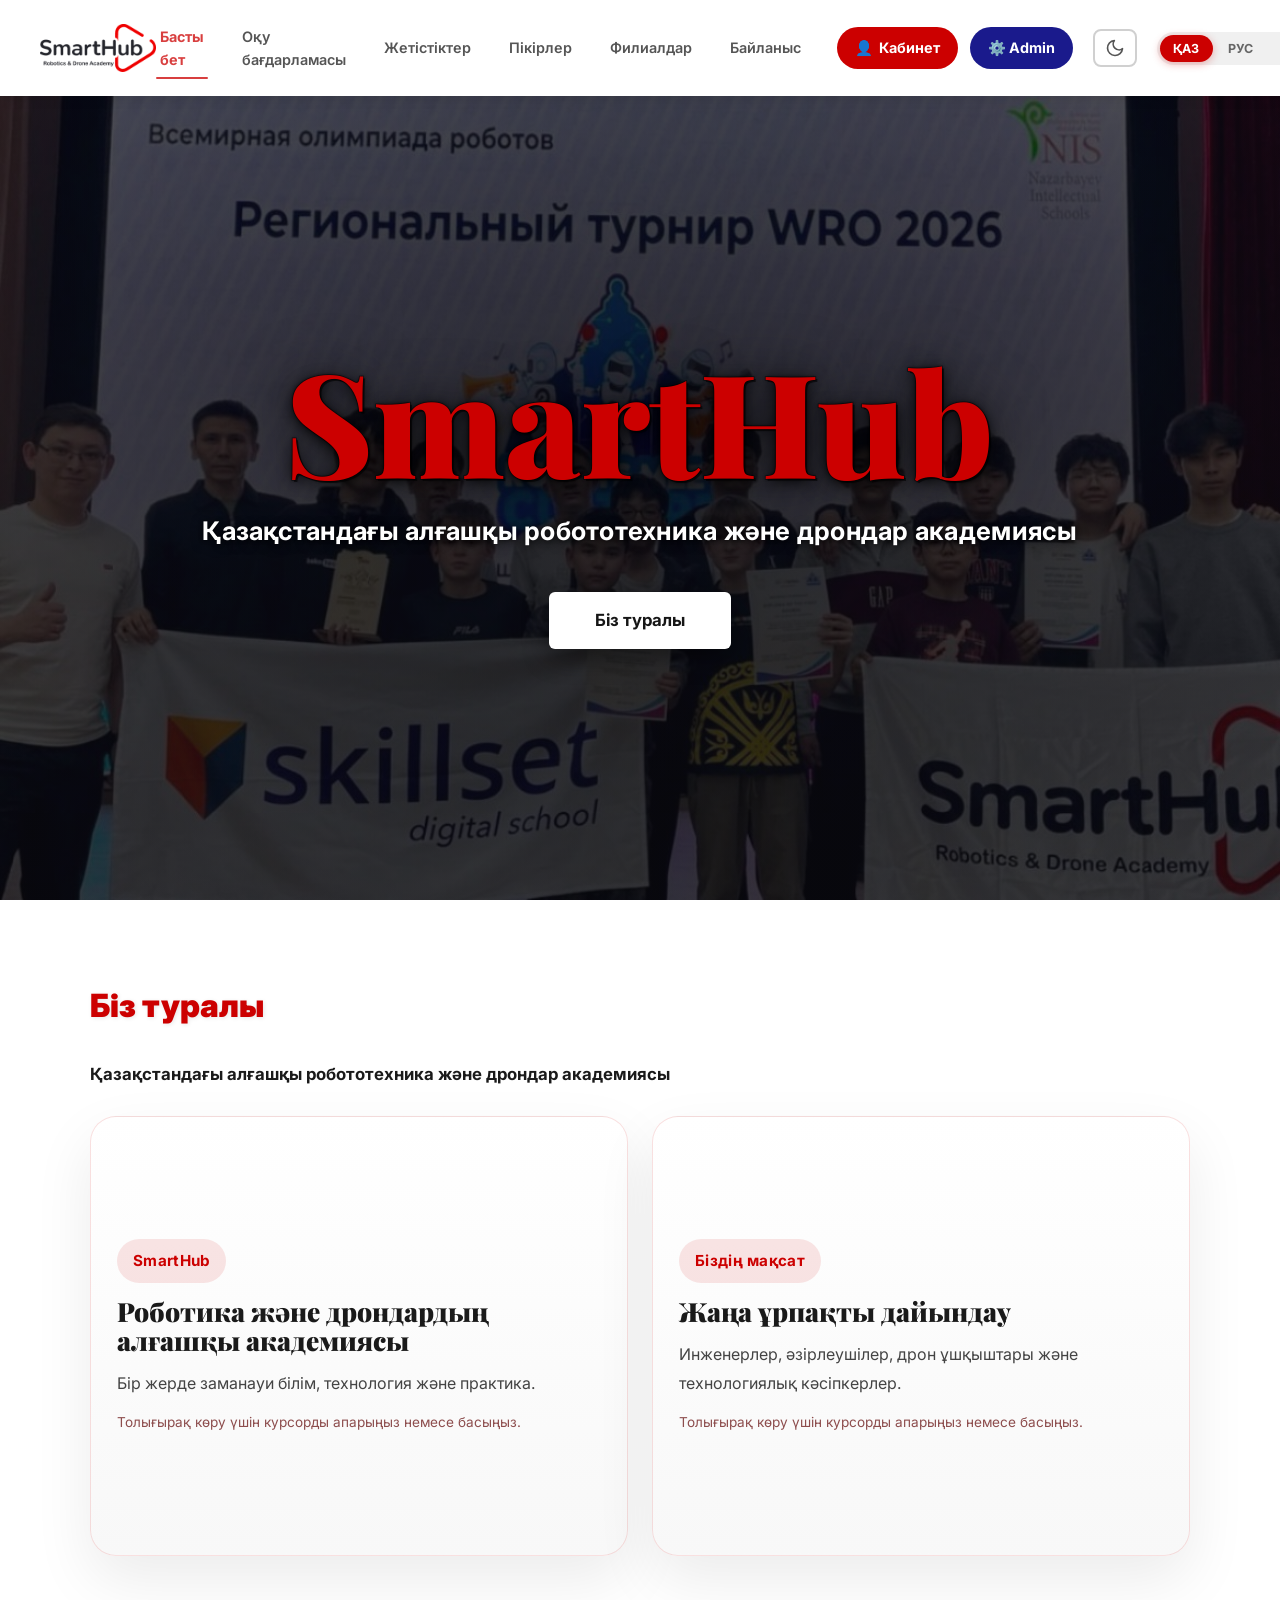
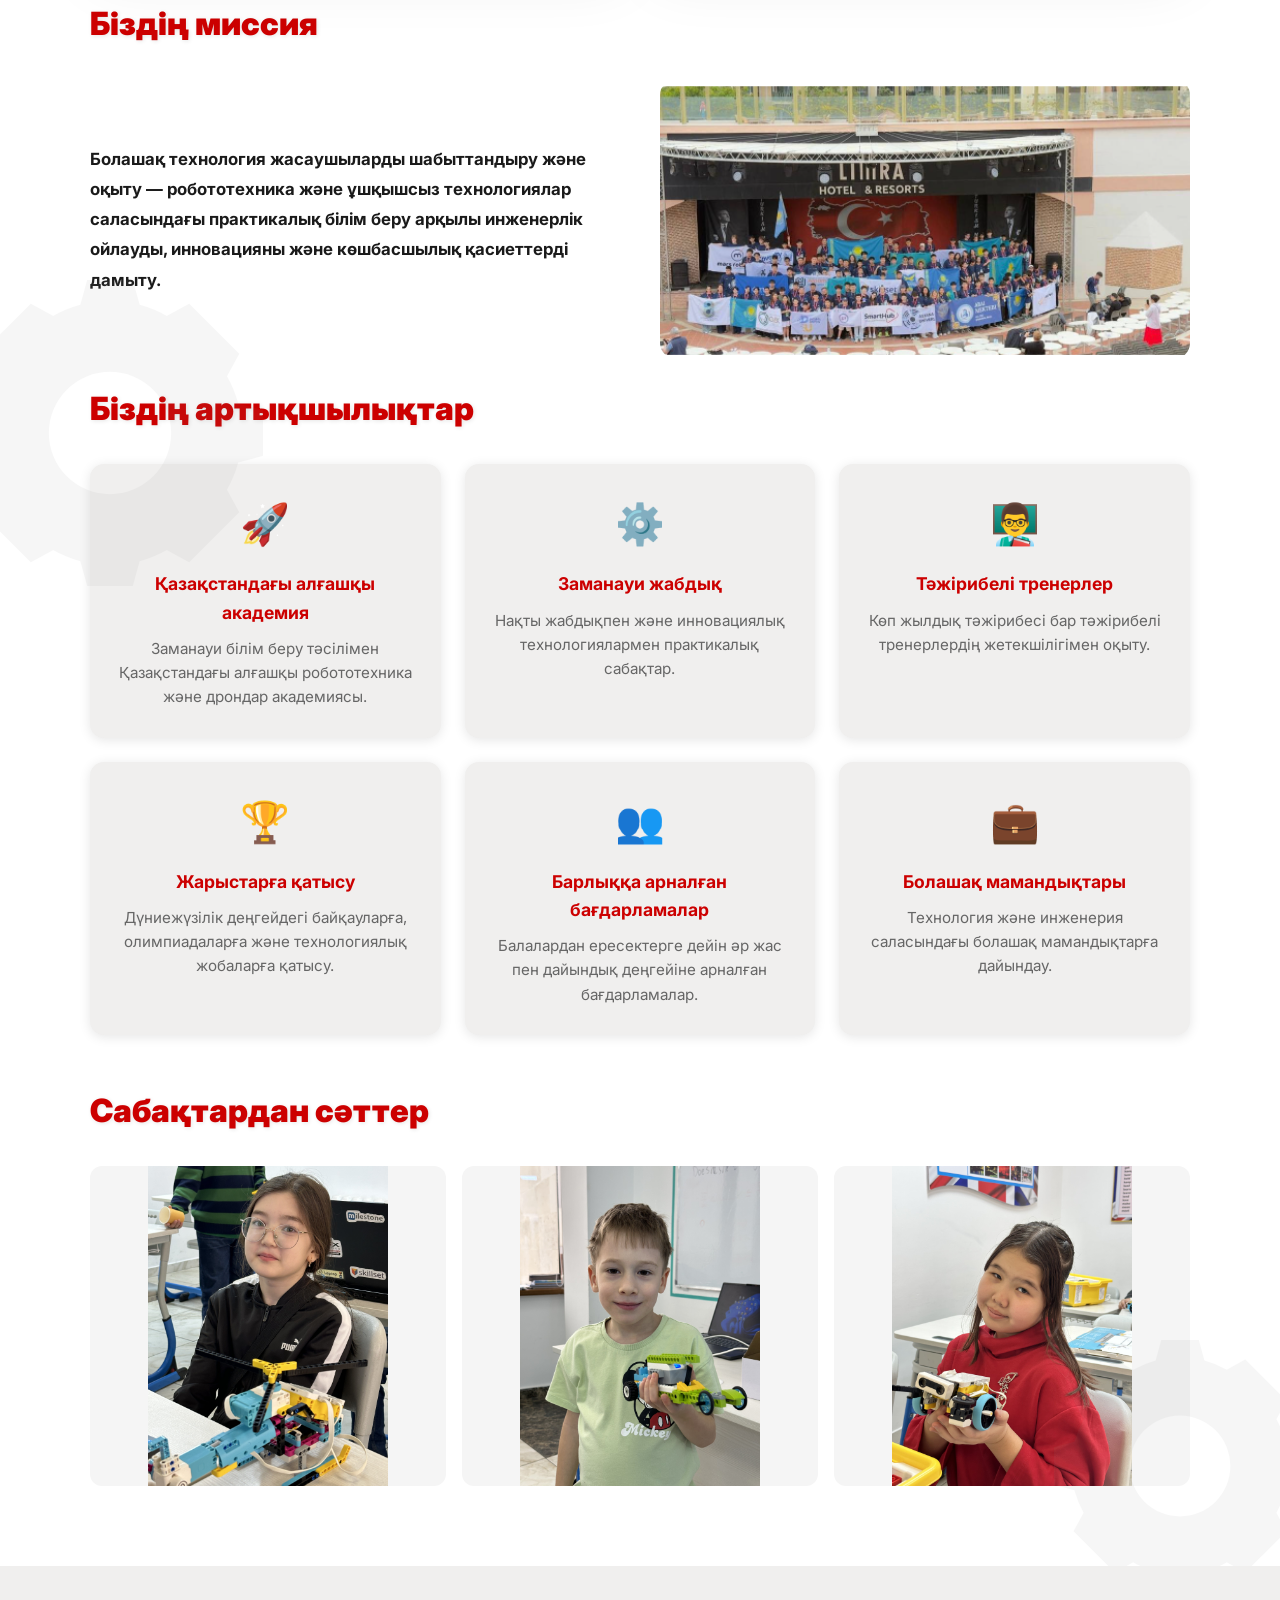
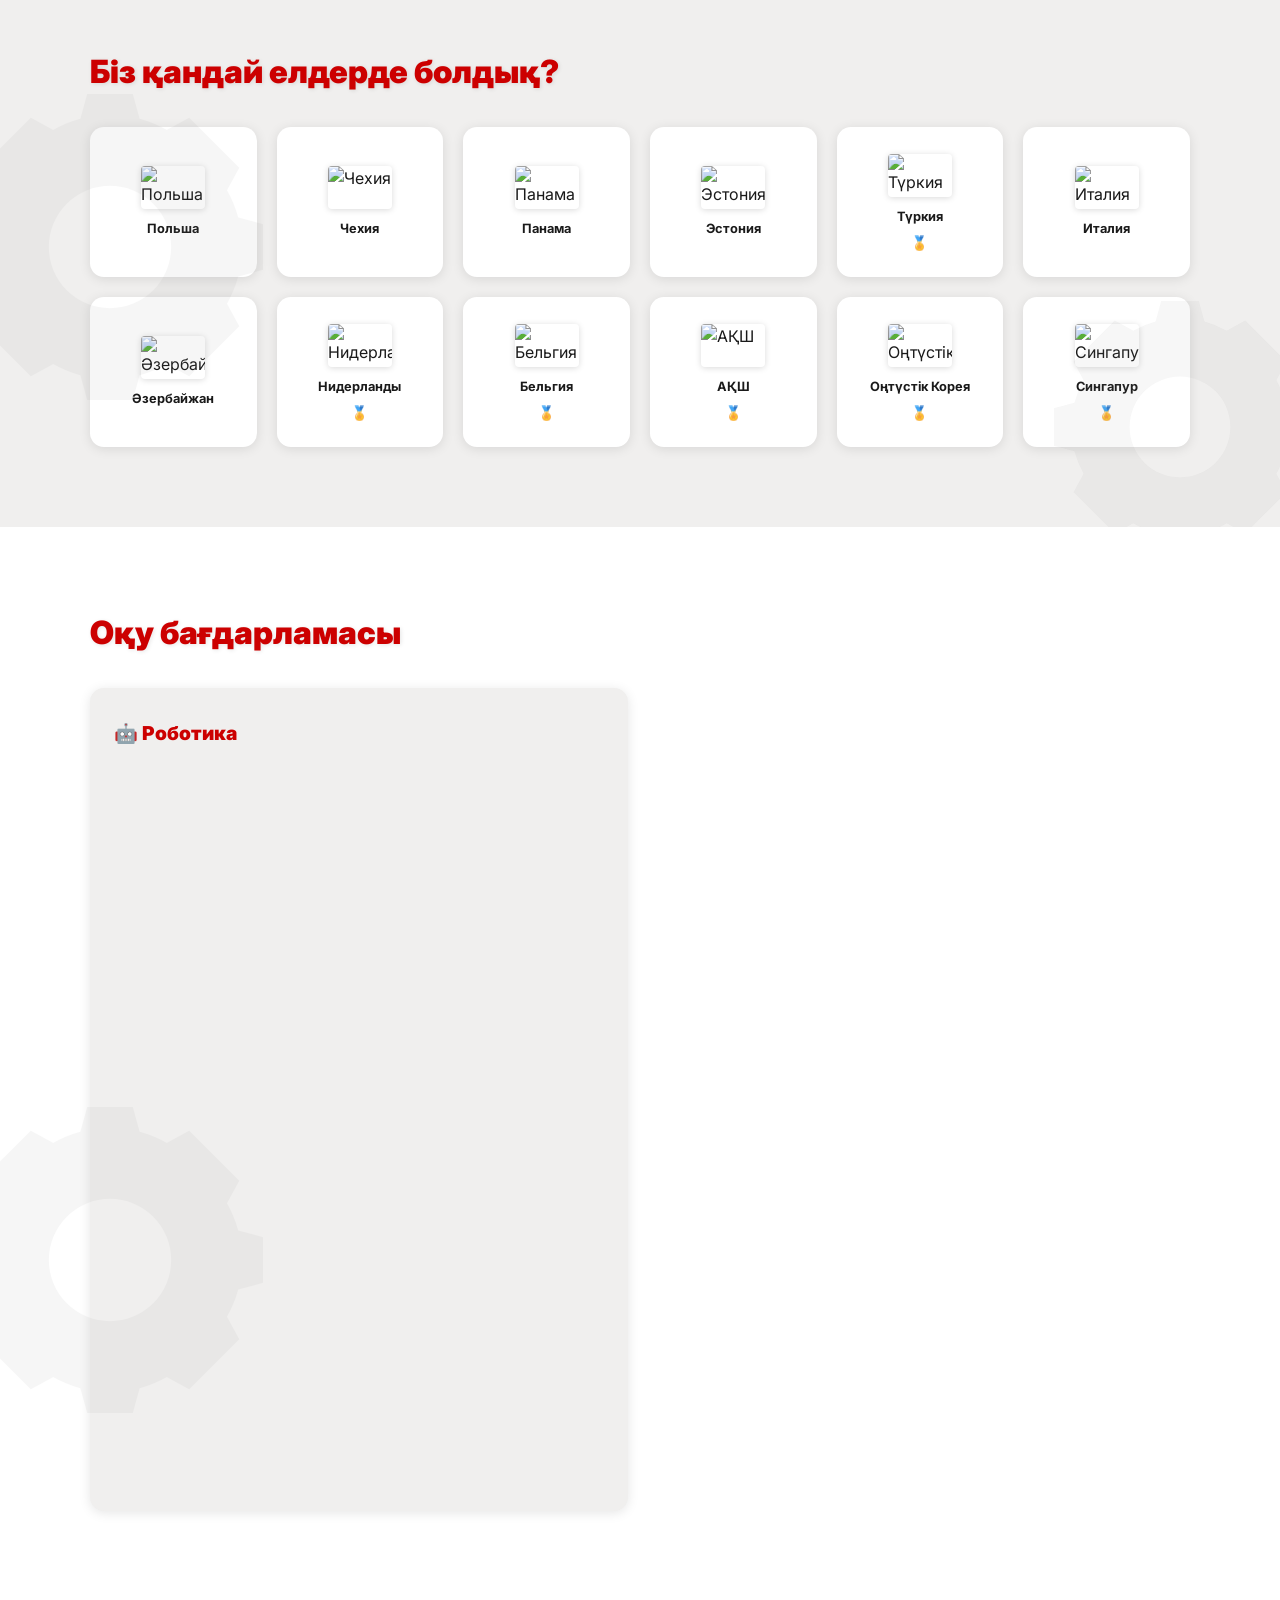
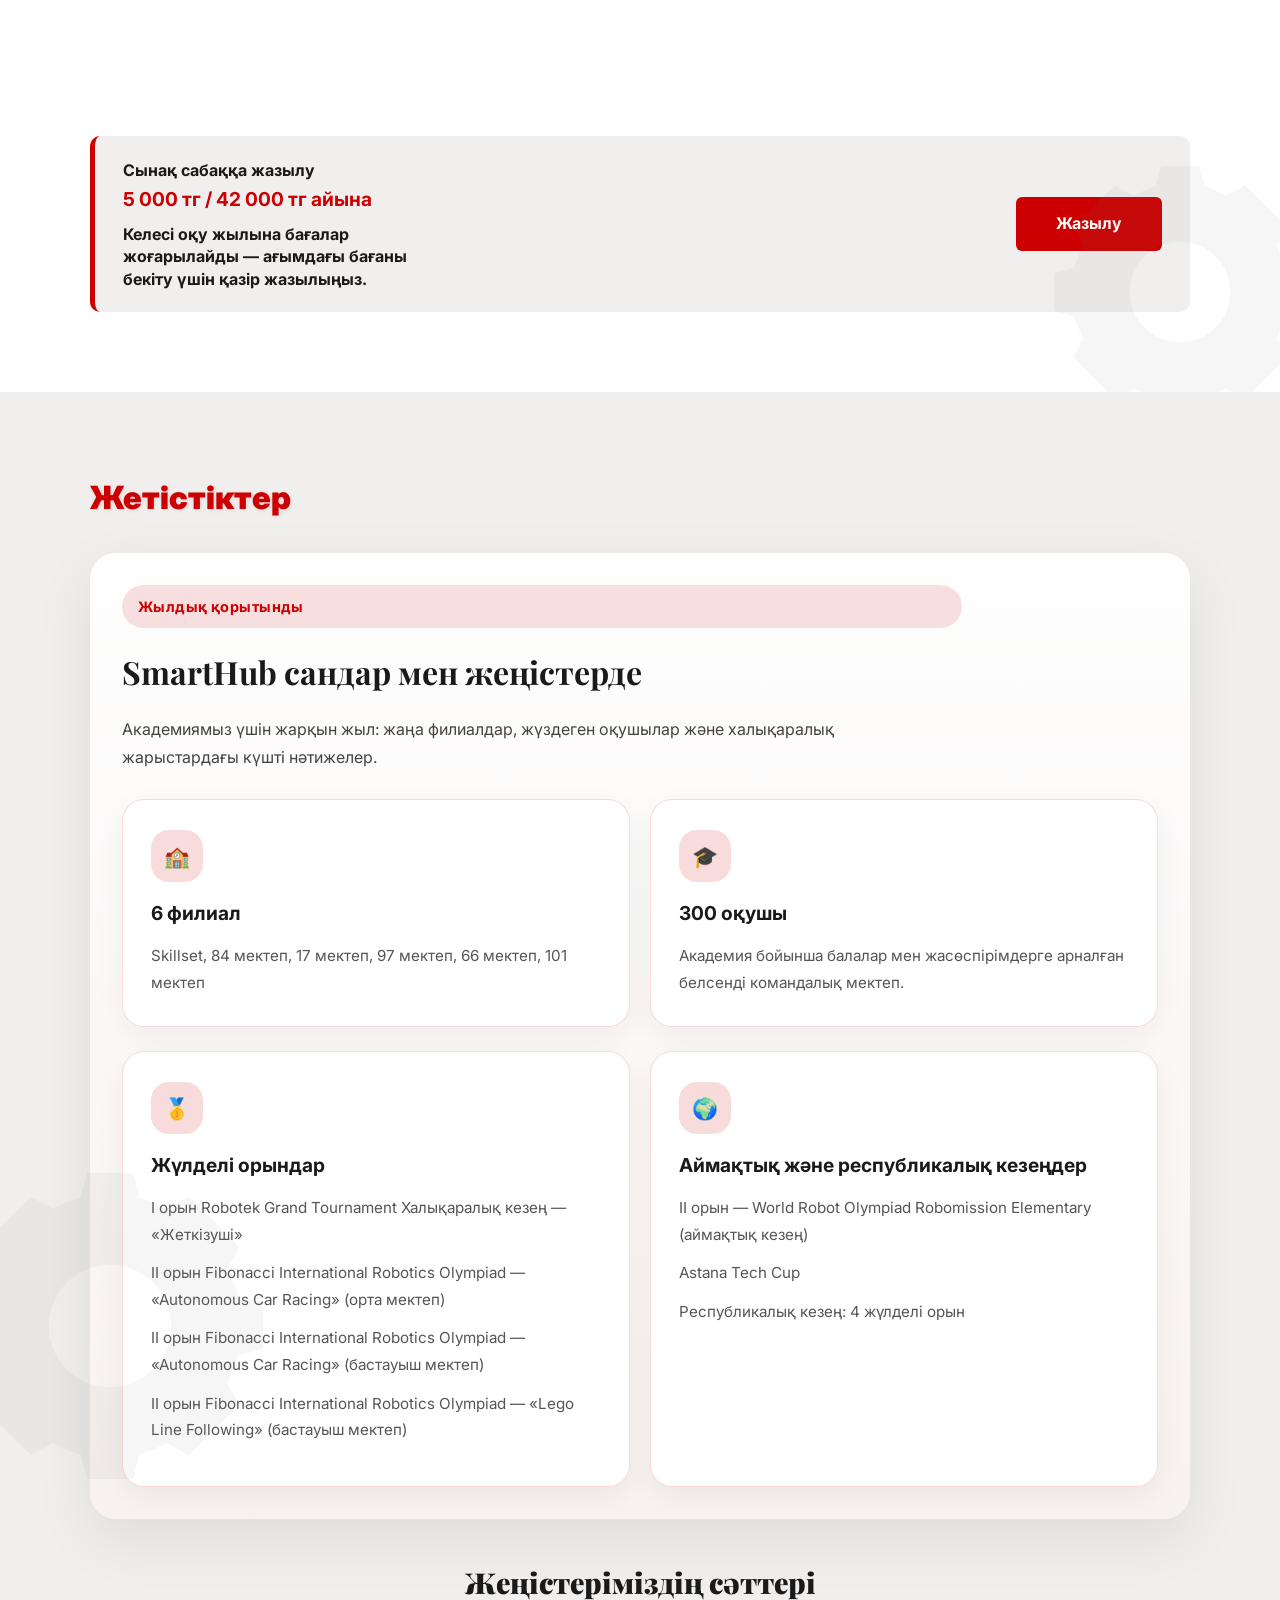
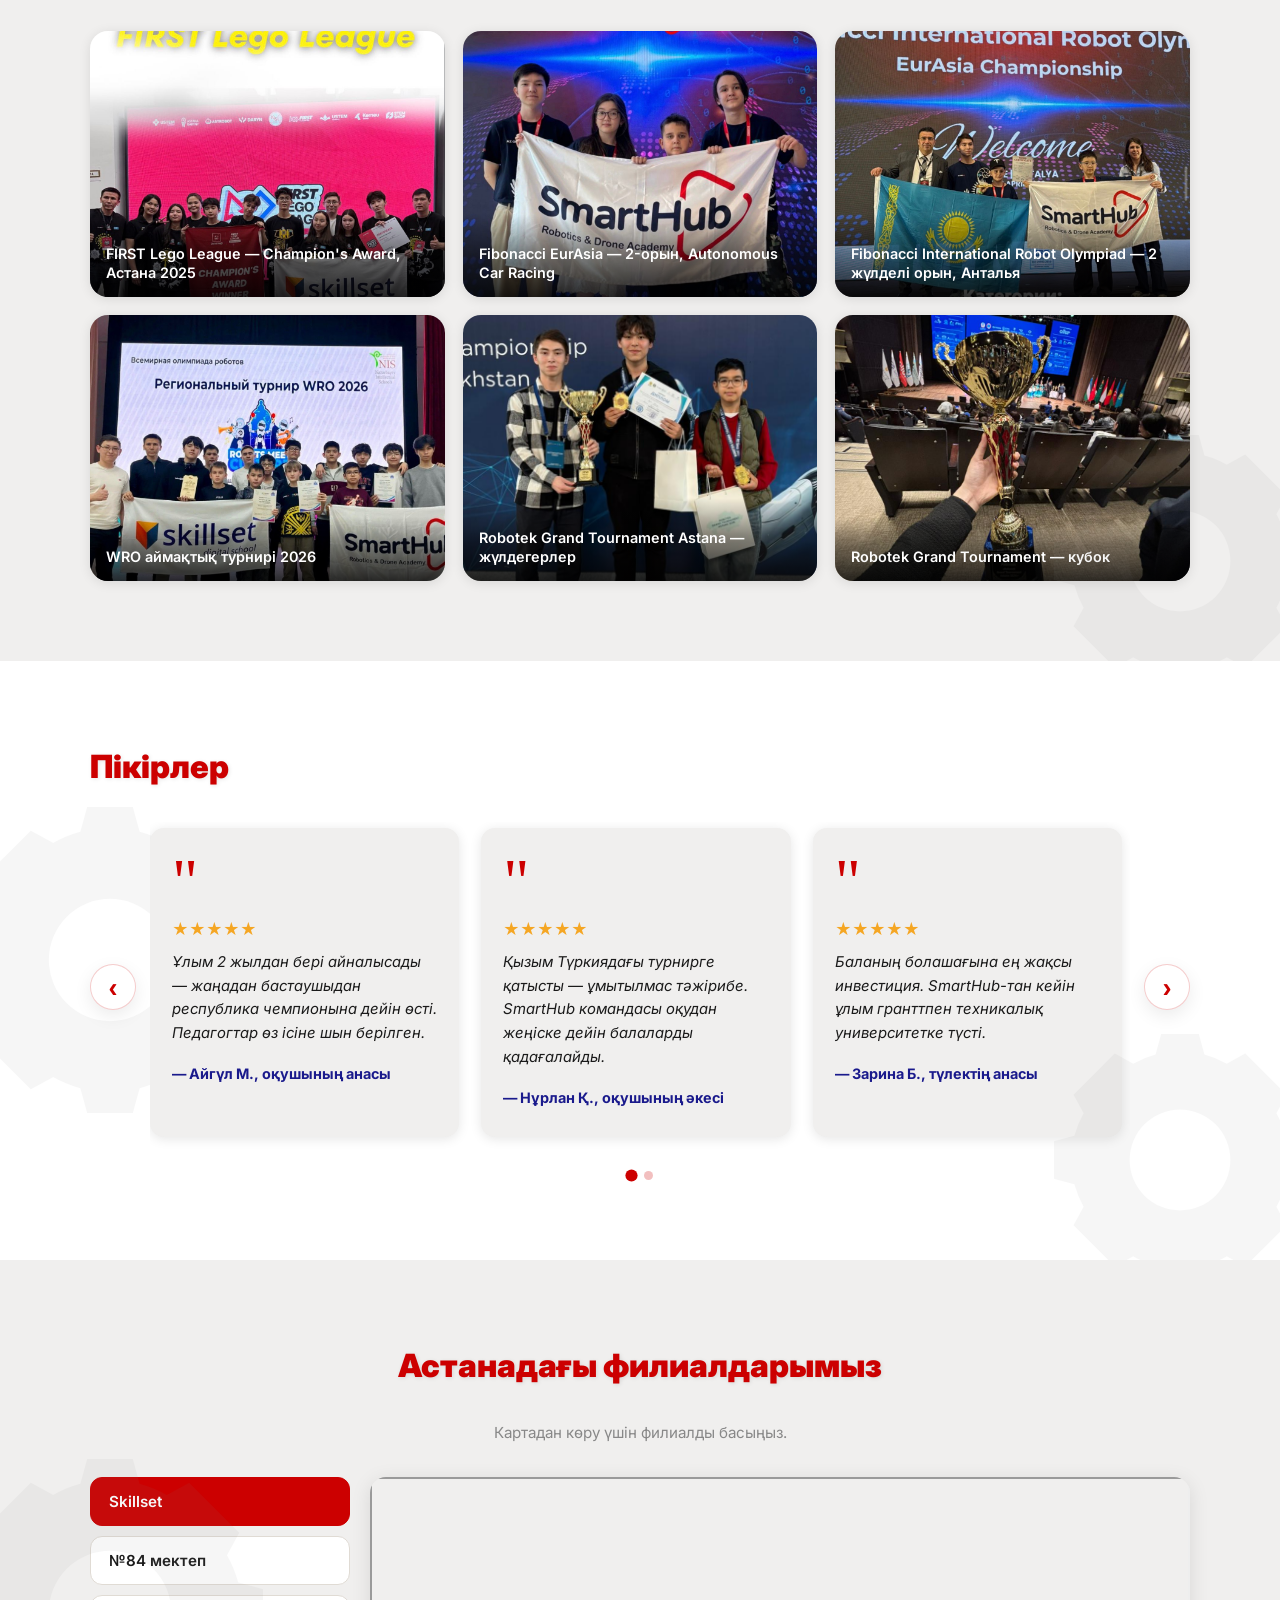
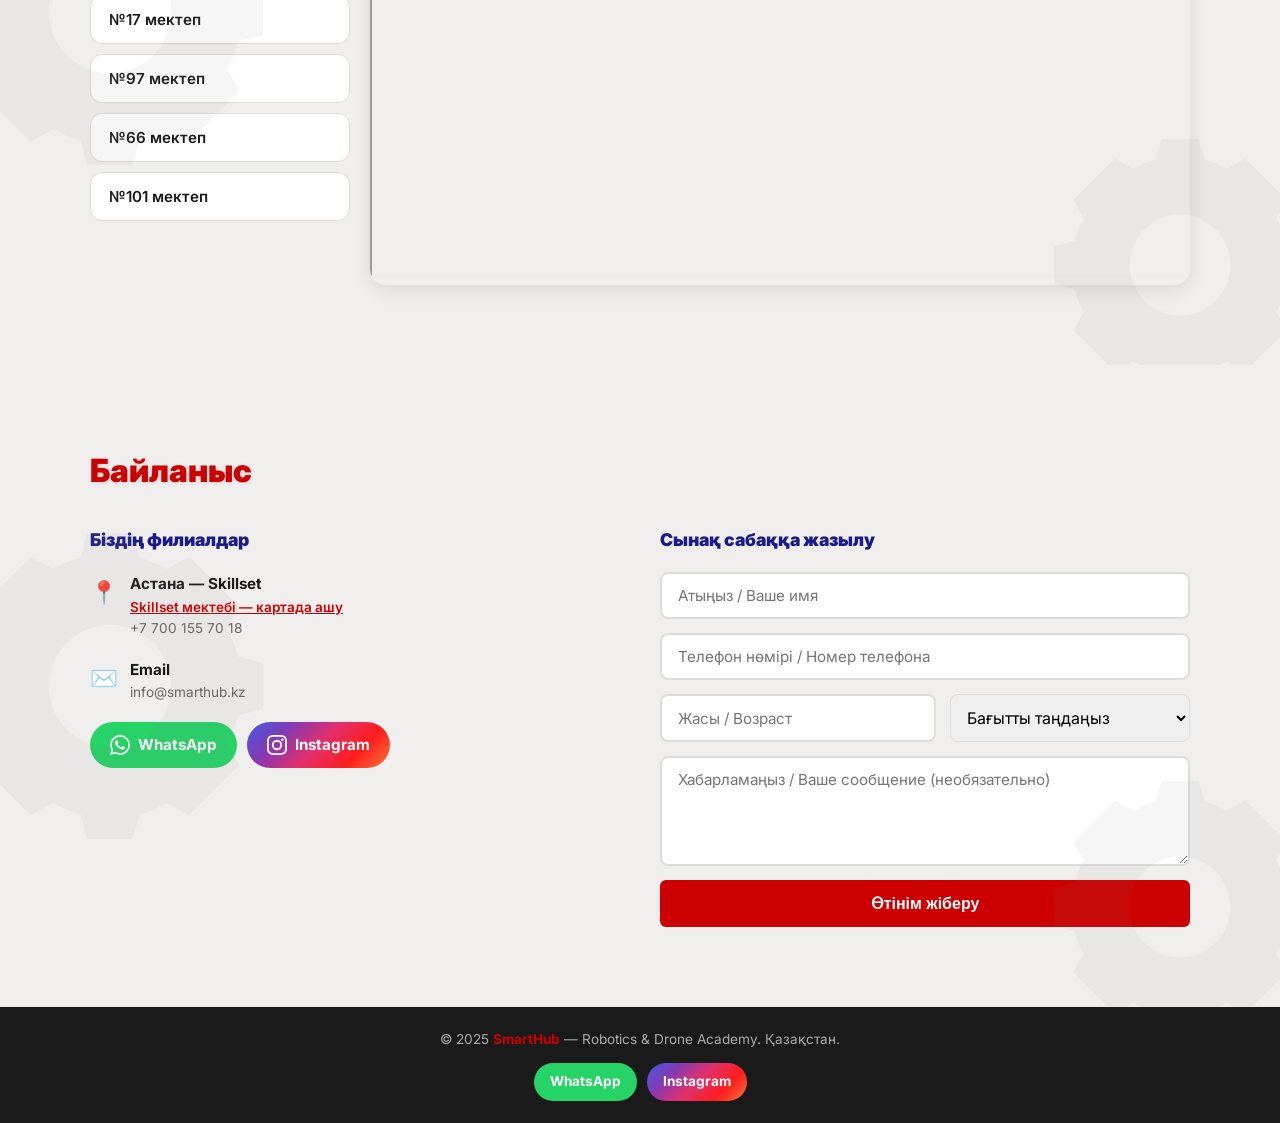
==== commit d821fb3f: "Add files via upload" ====
--- a/index.html
+++ b/index.html
@@ -38,7 +38,7 @@
         /* Личный кабинет */
         .modal-overlay { display:none; position:fixed; inset:0; background:rgba(0,0,0,.6); z-index:9000; align-items:center; justify-content:center; padding:16px; }
         .modal-overlay.open { display:flex; }
-        .modal-box { background:#fff; border-radius:20px; padding:32px; max-width:700px; width:100%; max-height:92vh; overflow-y:auto; position:relative; }
+        .modal-box { background:#fff; border-radius:20px; padding:32px; max-width:480px; width:100%; max-height:90vh; overflow-y:auto; position:relative; }
         .dark .modal-box { background:#1a1a2e; color:#eee; }
         .modal-box h2 { font-size:1.4rem; font-weight:900; color:var(--red); margin-bottom:20px; }
         .modal-close { position:absolute; top:16px; right:20px; background:none; border:none; font-size:1.6rem; cursor:pointer; color:#999; }
@@ -71,15 +71,6 @@
         .event-item p { margin:0; color:#888; font-size:.85rem; }
         .schedule-item { display:flex; gap:14px; align-items:center; padding:10px 0; border-bottom:1px solid #eee; }
         .schedule-day { font-weight:900; color:var(--red); min-width:90px; }
-
-        /* Event clickable */
-        .event-clickable { cursor:pointer; transition:.15s; }
-        .event-clickable:hover { background:#fff0f0; border-color:#CC0000; }
-        #modal-parent .modal-box { position:relative; }
-        /* Level photo slot */
-        /* Dark mode event detail */
-        body.dark #event-detail-overlay { background:#1a1a2e; }
-        body.dark .event-detail-overlay { background:#1a1a2e; }
     </style>
 </head>
 <body>
@@ -794,39 +785,17 @@
                     </div>
                     <!-- События -->
                     <div id="cab-events" class="cab-panel">
-                        <p style="font-size:.82rem;color:#999;margin-bottom:12px;" data-kaz="Толығырақ білу үшін басыңыз" data-ru="Нажмите для подробностей" data-en="Tap for details">Толығырақ білу үшін басыңыз</p>
-                        <div class="event-item event-clickable" onclick="showEventDetail('camp')">
-                            <div style="display:flex;align-items:center;justify-content:space-between;">
-                                <div>
-                                    <h5 style="margin-bottom:4px">🏕️ <span data-kaz="Жазғы лагерь 2025" data-ru="Летний лагерь 2025" data-en="Summer camp 2025">Жазғы лагерь 2025</span></h5>
-                                    <p data-kaz="10–20 шілде · Тіркелу ашық" data-ru="10–20 июля · Регистрация открыта" data-en="July 10–20 · Registration open">10–20 шілде · Тіркелу ашық</p>
-                                </div>
-                                <span style="color:#CC0000;font-size:1.2rem">›</span>
-                            </div>
-                        </div>
-                        <div class="event-item event-clickable" onclick="showEventDetail('robotek')">
-                            <div style="display:flex;align-items:center;justify-content:space-between;">
-                                <div>
-                                    <h5 style="margin-bottom:4px">🤖 <span data-kaz="Robotek Grand Tournament 2025" data-ru="Robotek Grand Tournament 2025" data-en="Robotek Grand Tournament 2025">Robotek Grand Tournament 2025</span></h5>
-                                    <p data-kaz="Қыркүйек 2025 · Астана" data-ru="Сентябрь 2025 · Астана" data-en="September 2025 · Astana">Қыркүйек 2025 · Астана</p>
-                                </div>
-                                <span style="color:#CC0000;font-size:1.2rem">›</span>
-                            </div>
-                        </div>
-                        <div class="event-item event-clickable" onclick="showEventDetail('wro')">
-                            <div style="display:flex;align-items:center;justify-content:space-between;">
-                                <div>
-                                    <h5 style="margin-bottom:4px">🌍 <span data-kaz="WRO Республикалық кезең" data-ru="WRO Республиканский этап" data-en="WRO National Stage">WRO Республикалық кезең</span></h5>
-                                    <p data-kaz="Қазан 2025 · Алматы" data-ru="Октябрь 2025 · Алматы" data-en="October 2025 · Almaty">Қазан 2025 · Алматы</p>
-                                </div>
-                                <span style="color:#CC0000;font-size:1.2rem">›</span>
-                            </div>
-                        </div>
-
-                        <!-- EVENT DETAIL OVERLAY -->
-                        <div id="event-detail-overlay" style="display:none;position:absolute;inset:0;background:#fff;border-radius:20px;padding:24px;overflow-y:auto;z-index:10;">
-                            <button onclick="hideEventDetail()" style="background:none;border:none;color:#CC0000;font-size:.9rem;font-weight:700;cursor:pointer;margin-bottom:16px;display:flex;align-items:center;gap:4px;">‹ <span data-kaz="Артқа" data-ru="Назад" data-en="Back">Артқа</span></button>
-                            <div id="event-detail-content"></div>
+                        <div class="event-item">
+                            <h5>🏕️ <span data-kaz="Жазғы лагерь 2025" data-ru="Летний лагерь 2025" data-en="Summer camp 2025">Жазғы лагерь 2025</span></h5>
+                            <p data-kaz="10–20 шілде · Тіркелу ашық" data-ru="10–20 июля · Регистрация открыта" data-en="July 10–20 · Registration open">10–20 шілде · Тіркелу ашық</p>
+                        </div>
+                        <div class="event-item">
+                            <h5>🤖 <span data-kaz="Robotek Grand Tournament 2025" data-ru="Robotek Grand Tournament 2025" data-en="Robotek Grand Tournament 2025">Robotek Grand Tournament 2025</span></h5>
+                            <p data-kaz="Қыркүйек 2025 · Астана" data-ru="Сентябрь 2025 · Астана" data-en="September 2025 · Astana">Қыркүйек 2025 · Астана</p>
+                        </div>
+                        <div class="event-item">
+                            <h5>🌍 <span data-kaz="WRO Республикалық кезең" data-ru="WRO Республиканский этап" data-en="WRO National Stage">WRO Республикалық кезең</span></h5>
+                            <p data-kaz="Қазан 2025 · Алматы" data-ru="Октябрь 2025 · Алматы" data-en="October 2025 · Almaty">Қазан 2025 · Алматы</p>
                         </div>
                     </div>
                     <button onclick="doLogout()" style="margin-top:16px;background:none;border:1px solid #ddd;padding:8px 18px;border-radius:8px;cursor:pointer;font-size:.9rem;color:#999;" data-kaz="Шығу" data-ru="Выйти" data-en="Logout">Шығу</button>
@@ -920,75 +889,6 @@
     if (localStorage.getItem('sh_parent_logged')) {
         showCabinet(localStorage.getItem('sh_parent_name') || 'Пайдаланушы');
     }
-
-    // ── Event details ─────────────────────────────────────
-    const eventData = {
-        camp: {
-            icon: '🏕️',
-            title: 'Жазғы лагерь 2025',
-            titleRu: 'Летний лагерь 2025',
-            date: '10–20 шілде 2025 | 10–20 июля 2025',
-            place: 'Астана',
-            status: '✅ Тіркелу ашық / Регистрация открыта',
-            statusColor: '#2e7d32',
-            desc: `SmartHub жазғы лагері — роботика, дрондар және бағдарламалау бойынша қарқынды 10 күндік оқу. Күн сайын тәжірибелік сабақтар, командалық жобалар және ішкі жарыстар өткізіледі. Жасы: 7–17 жас.`,
-            descRu: `Летний лагерь SmartHub — интенсивное 10-дневное обучение по робототехнике, дронам и программированию. Каждый день: практические занятия, командные проекты и внутренние соревнования. Возраст: 7–17 лет.`,
-            details: ['Ұзақтығы: 10 күн / Продолжительность: 10 дней', 'Баға: 80 000 ₸ / Стоимость: 80 000 ₸', 'Орын саны шектеулі / Мест ограниченное количество'],
-            link: '#contacts'
-        },
-        robotek: {
-            icon: '🤖',
-            title: 'Robotek Grand Tournament 2025',
-            titleRu: 'Robotek Grand Tournament 2025',
-            date: 'Қыркүйек 2025 | Сентябрь 2025',
-            place: 'Астана',
-            status: '🔜 Жуырда / Скоро',
-            statusColor: '#e65100',
-            desc: `Robotek Grand Tournament — Қазақстанның ең ірі робототехника жарысы. SmartHub командалары «Жеткізуші», «Line Following» және «Суmo» санаттарында қатысады. Өткен жылы 1-орын алдық!`,
-            descRu: `Robotek Grand Tournament — крупнейший турнир по робототехнике Казахстана. Команды SmartHub участвуют в категориях «Доставщик», «Line Following» и «Сумо». В прошлом году заняли 1 место!`,
-            details: ['Санаттар: Доставщик, Line Following, Sumo', 'Деңгей: Қалалық + Республикалық / Городской + Республиканский', 'Дайындық: тамыз-қыркүйек / Подготовка: август–сентябрь'],
-            link: '#achievements'
-        },
-        wro: {
-            icon: '🌍',
-            title: 'WRO Республикалық кезең',
-            titleRu: 'WRO Республиканский этап',
-            date: 'Қазан 2025 | Октябрь 2025',
-            place: 'Алматы',
-            status: '🔜 Дайындық жүруде / Готовимся',
-            statusColor: '#1A1A8C',
-            desc: `World Robot Olympiad (WRO) — дүниежүзілік робототехника олимпиадасының Қазақстан кезеңі. Жеңімпаздар халықаралық финалға шығады. SmartHub өткен жылы 2-орын алды!`,
-            descRu: `World Robot Olympiad (WRO) — казахстанский этап мировой олимпиады по робототехнике. Победители выходят в международный финал. SmartHub занял 2 место в прошлом году!`,
-            details: ['Санаттар: RoboMission, Future Engineers', 'Жеңімпаздар халықаралық финалға барады / Победители едут на мировой финал', 'Жасы: 10–17 / Возраст: 10–17'],
-            link: '#achievements'
-        }
-    };
-
-    function showEventDetail(key) {
-        const ev = eventData[key];
-        const lang = localStorage.getItem('sh_lang') || 'kaz';
-        const isKaz = lang === 'kaz';
-        const html = `
-            <div style="font-size:2rem;margin-bottom:8px">${ev.icon}</div>
-            <h3 style="font-size:1.15rem;font-weight:900;color:#CC0000;margin-bottom:4px">${isKaz ? ev.title : ev.titleRu}</h3>
-            <div style="font-size:.85rem;color:#888;margin-bottom:16px">📅 ${ev.date} &nbsp;|&nbsp; 📍 ${ev.place}</div>
-            <div style="display:inline-block;padding:4px 12px;border-radius:50px;background:#f5f5f5;font-size:.82rem;font-weight:700;color:${ev.statusColor};margin-bottom:16px">${ev.status}</div>
-            <p style="font-size:.9rem;line-height:1.7;color:#444;margin-bottom:16px">${isKaz ? ev.desc : ev.descRu}</p>
-            <div style="background:#f8f8f8;border-radius:10px;padding:14px;margin-bottom:16px">
-                ${ev.details.map(d => `<div style="font-size:.83rem;color:#555;padding:4px 0;border-bottom:1px solid #eee">• ${d}</div>`).join('')}
-            </div>
-            <a href="${ev.link}" onclick="closeModal('parent')" style="display:block;text-align:center;padding:12px;background:#CC0000;color:#fff;border-radius:10px;font-weight:700;font-size:.9rem;text-decoration:none;" data-kaz="Толығырақ" data-ru="Подробнее" data-en="Learn more">Толығырақ</a>
-        `;
-        document.getElementById('event-detail-content').innerHTML = html;
-        document.getElementById('event-detail-overlay').style.display = 'block';
-    }
-
-    function hideEventDetail() {
-        document.getElementById('event-detail-overlay').style.display = 'none';
-    }
-
-    });
-
     </script>
 </body>
 </html>
